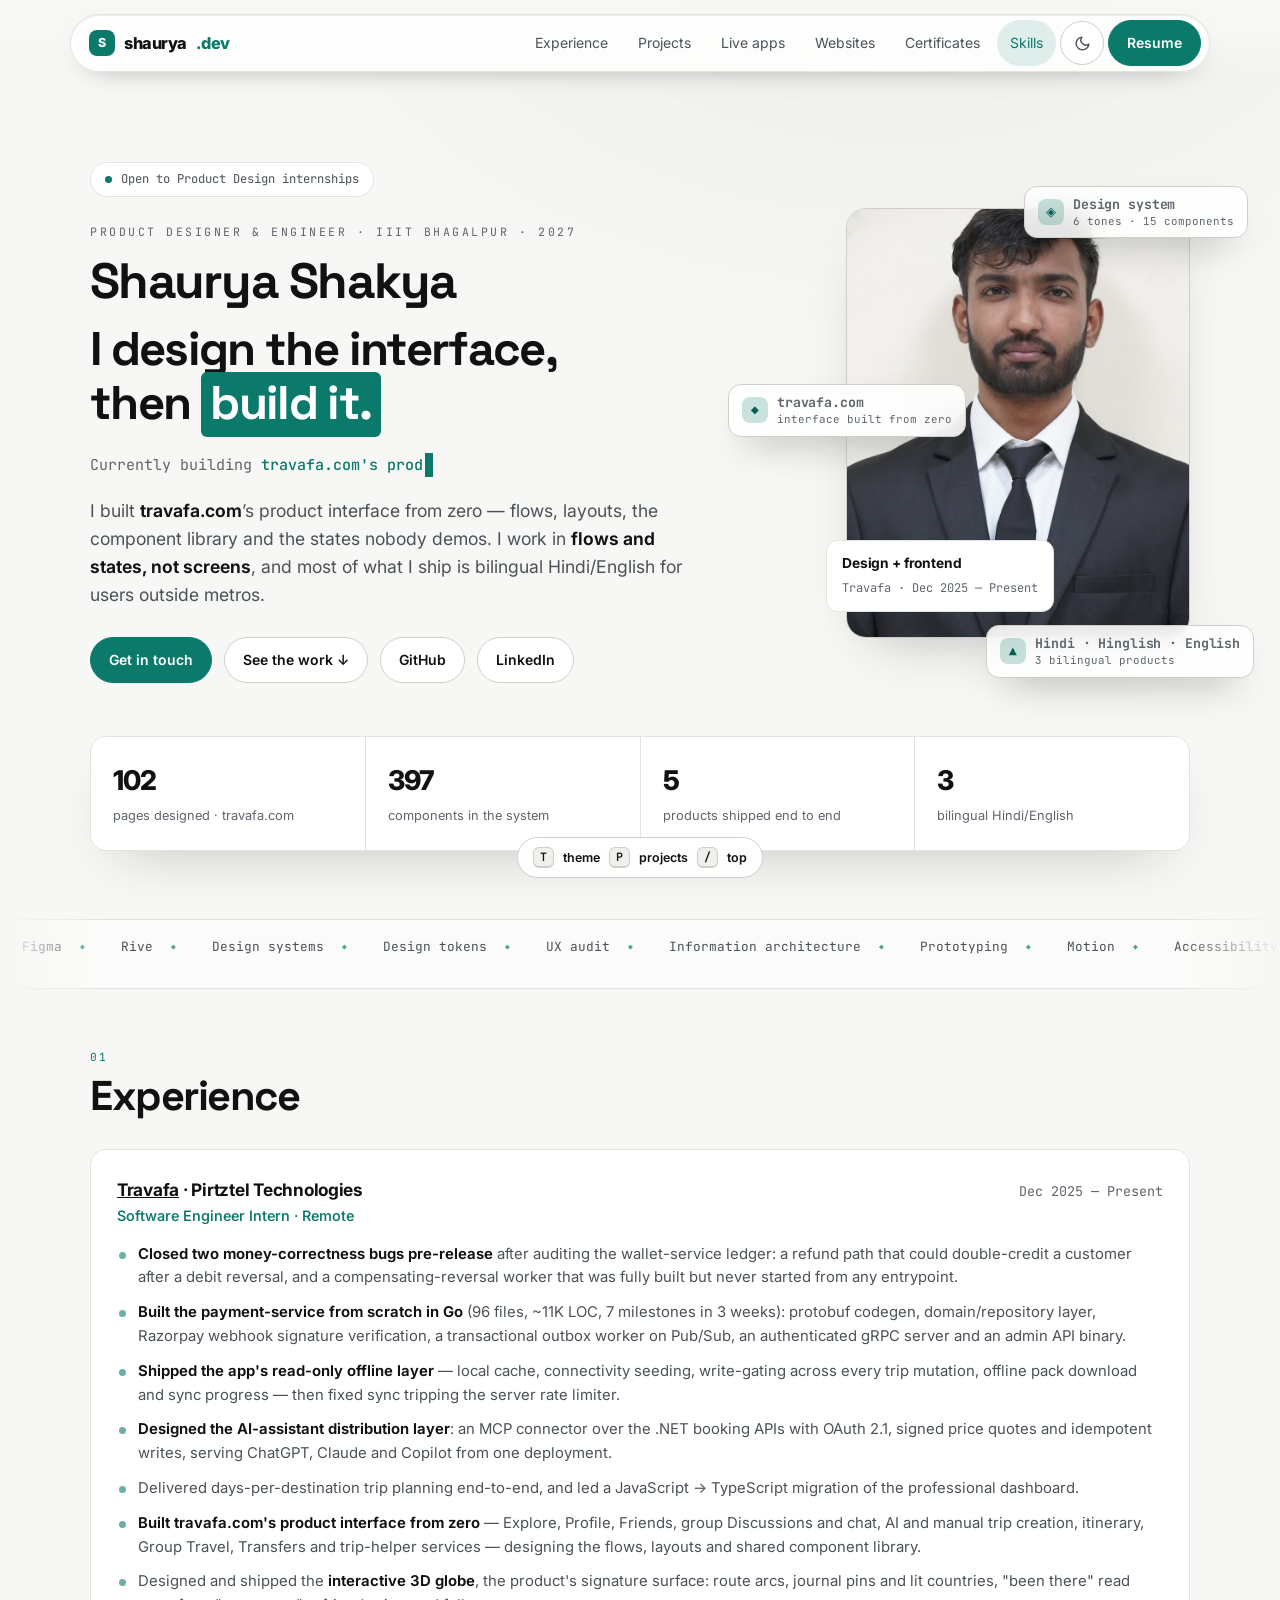
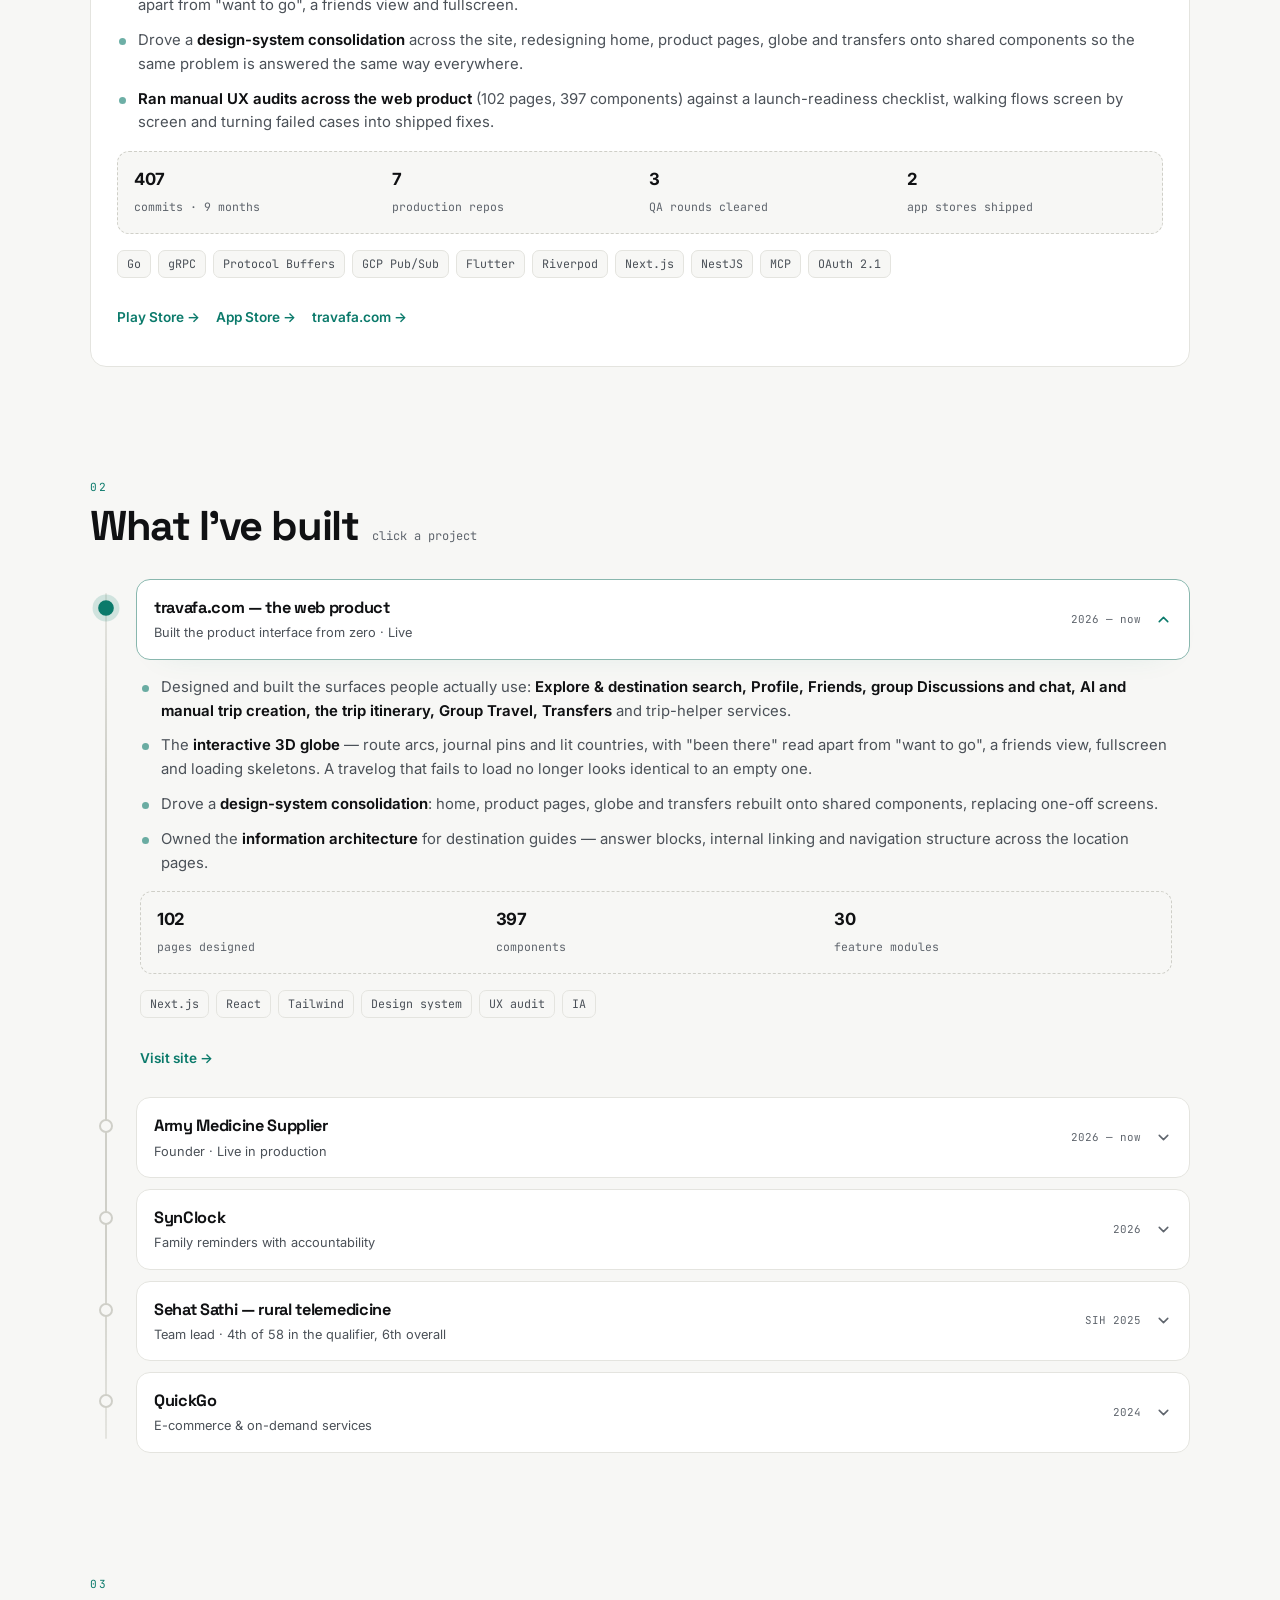
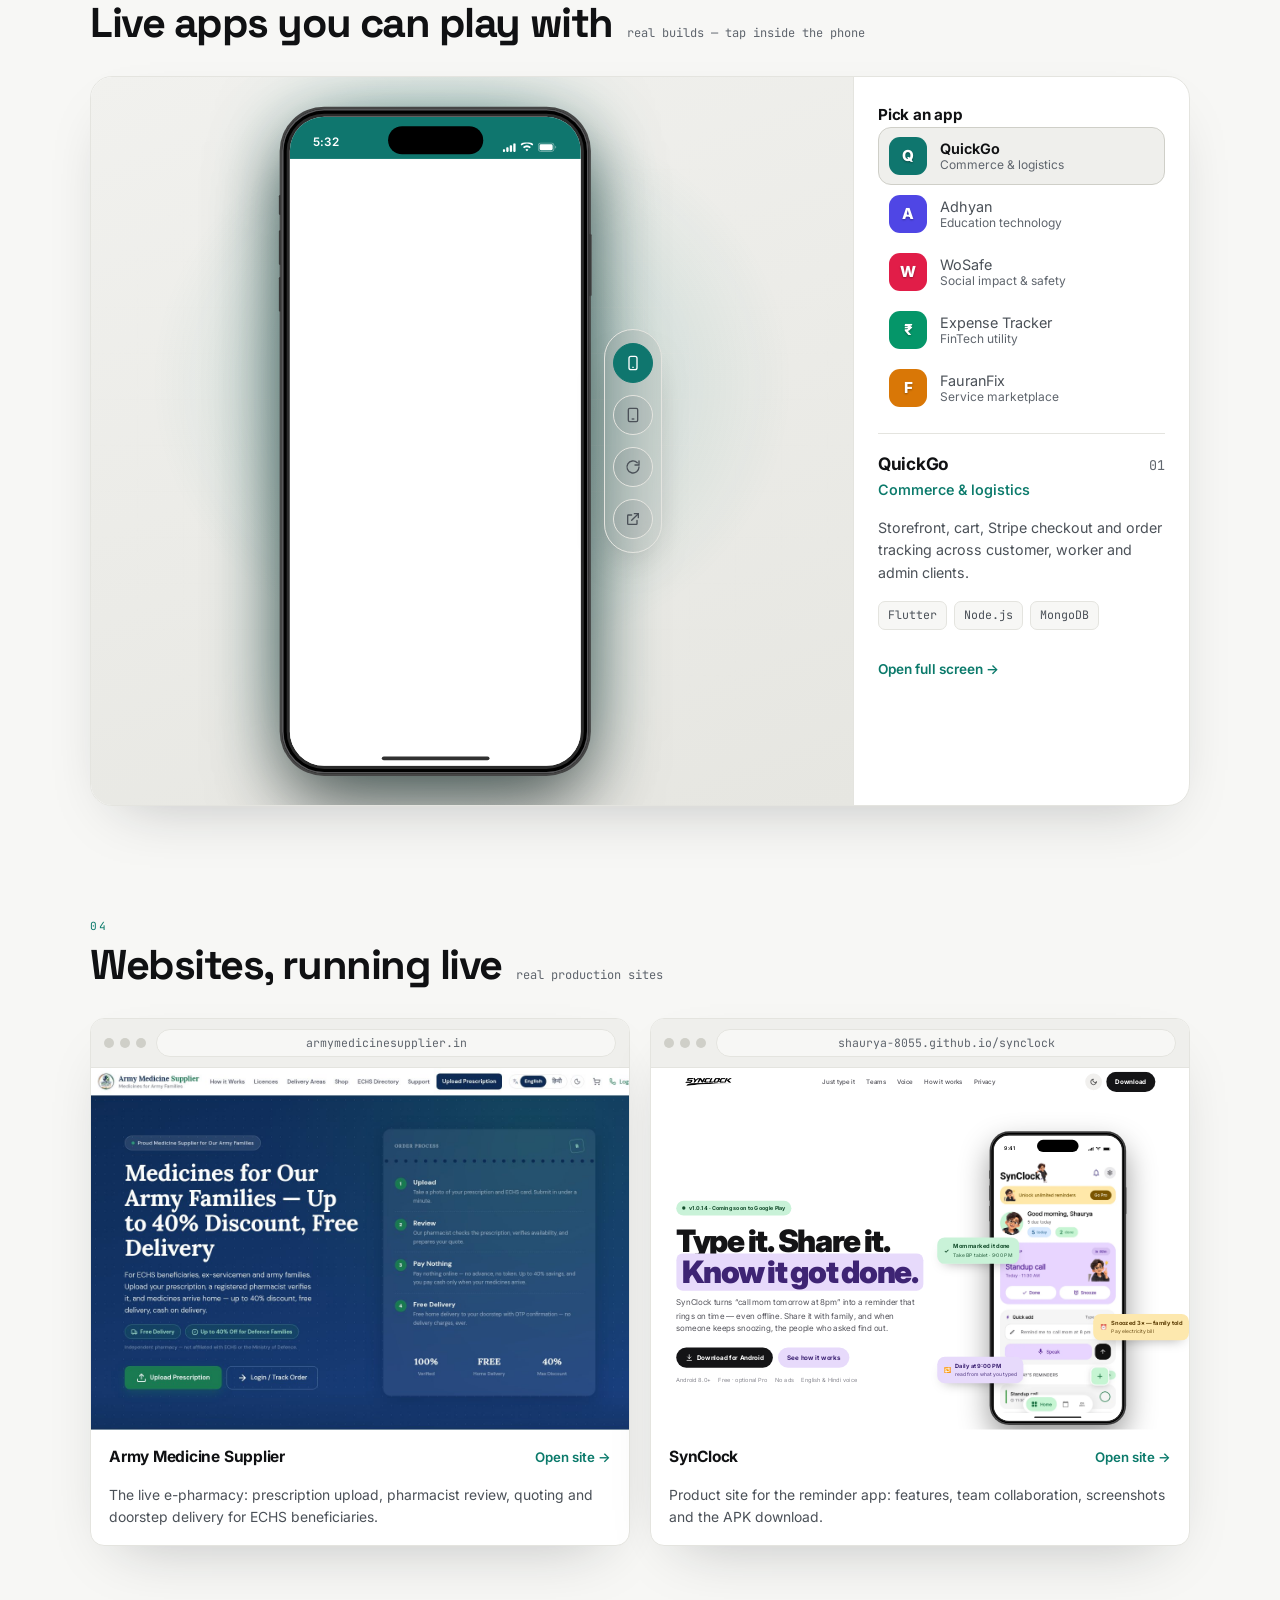
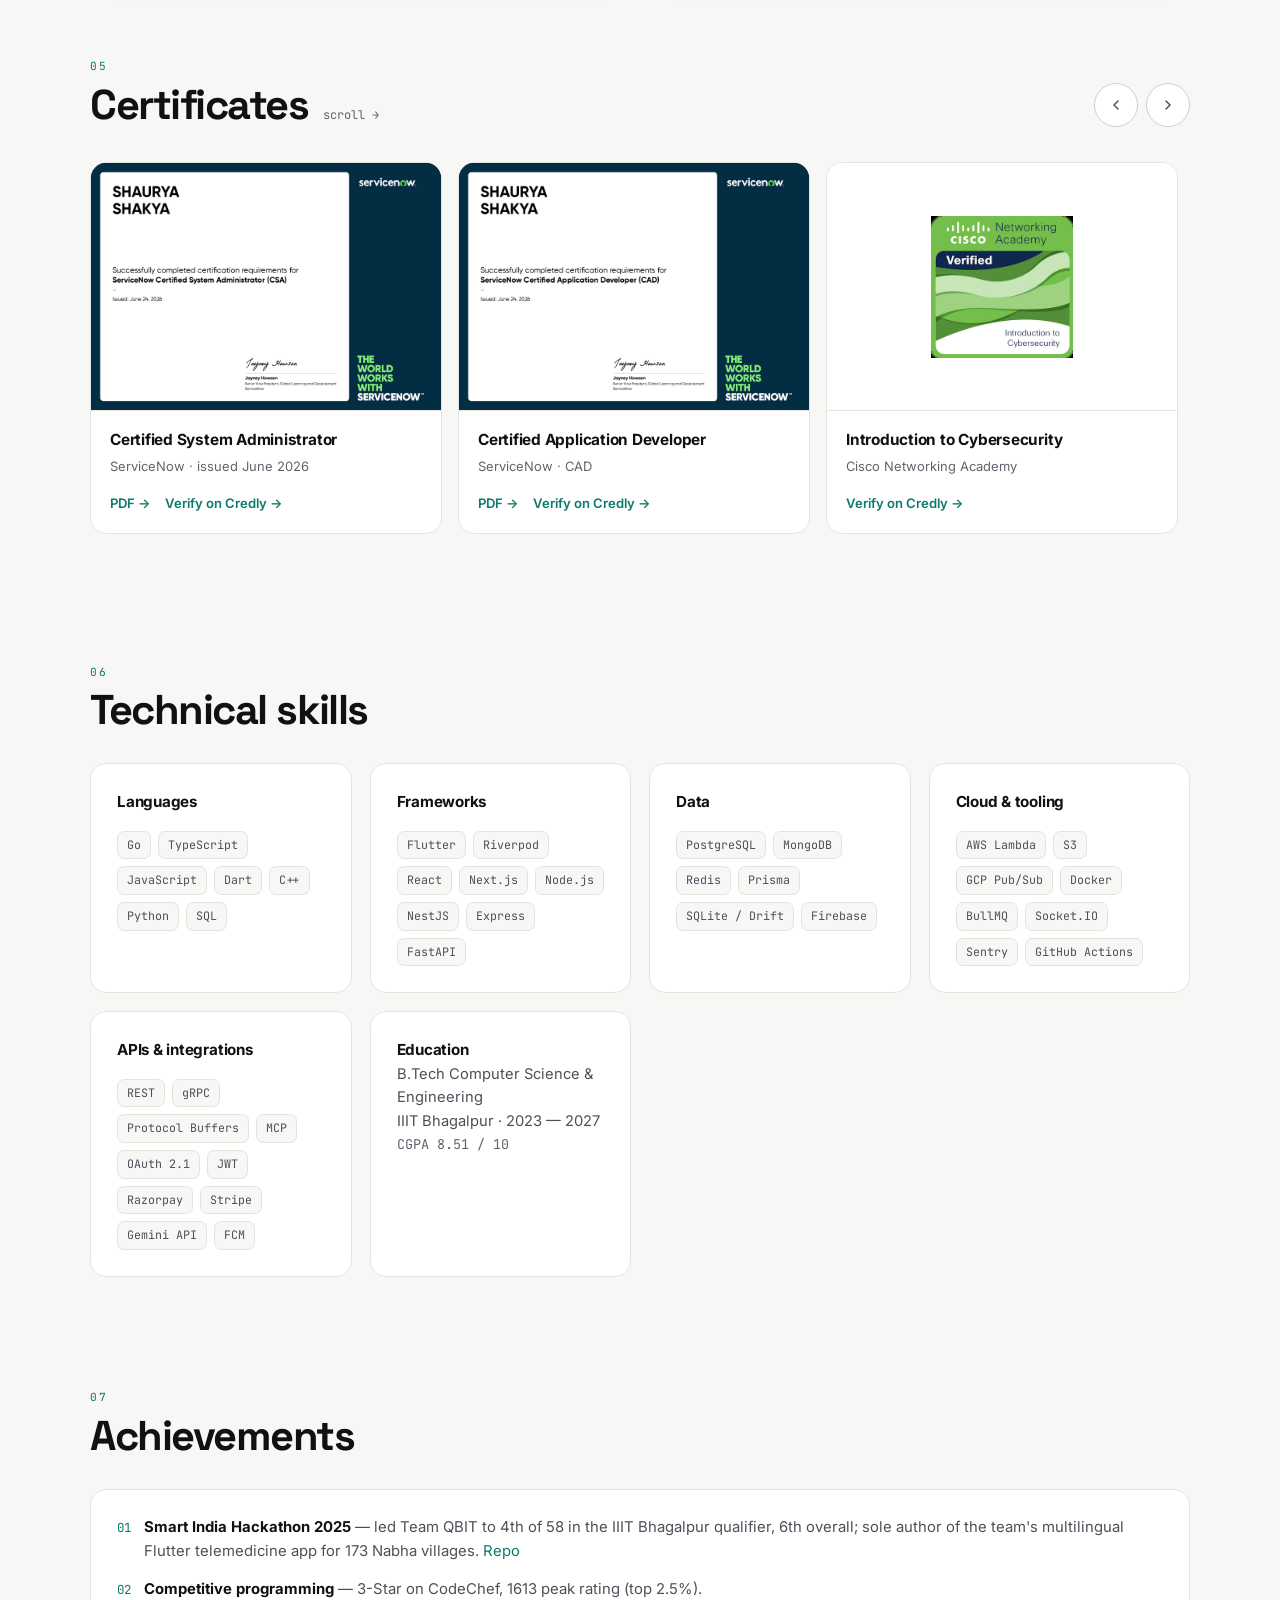
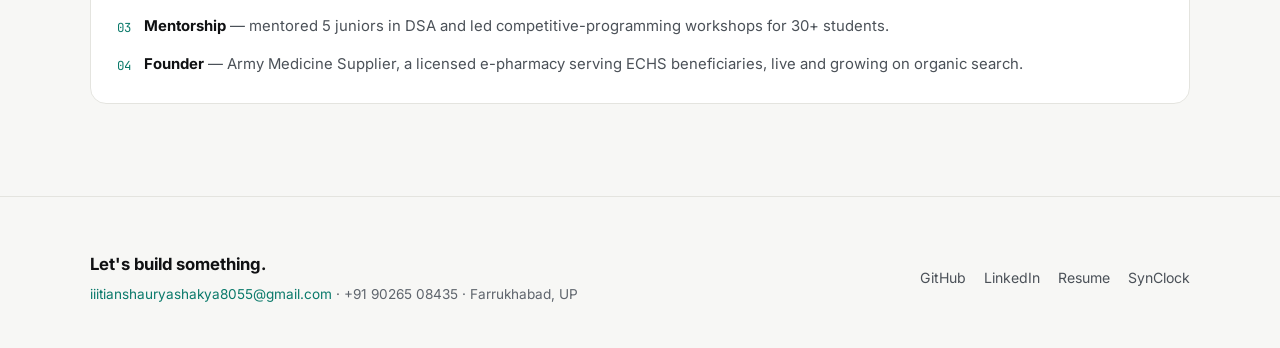
==== index.html @ 2fcc5b14 "Portfolio: UX audit fixes and reposition for design roles Accessibility - --fg-3 failed WCAG AA in b" ====
<!DOCTYPE html>
<html lang="en" data-theme="dark">
<head>
<meta charset="UTF-8">
<meta name="viewport" content="width=device-width, initial-scale=1">
<title>Shaurya Shakya — Product Designer &amp; Engineer</title>
<meta name="description" content="I design and build product interfaces — travafa.com's web product from zero, a Flutter app on both stores, design systems, offline-first flows and bilingual Hindi/English UI. Playable design demos and five live apps you can run in the page.">
<meta name="theme-color" content="#0a0b0d">
<meta property="og:title" content="Shaurya Shakya — Product Designer &amp; Engineer">
<meta property="og:description" content="Product interfaces, design systems and offline-first flows — plus payments and Go services. Playable demos and five live apps, right in the page.">
<meta property="og:type" content="website">
<meta property="og:url" content="https://shaurya-8055.github.io/">
<link rel="icon" href="data:image/svg+xml,<svg xmlns='http://www.w3.org/2000/svg' viewBox='0 0 64 64'><rect width='64' height='64' rx='15' fill='%2312a594'/><text x='32' y='46' font-size='38' font-family='Inter,sans-serif' font-weight='700' fill='%23fff' text-anchor='middle'>S</text></svg>">
<link rel="preconnect" href="https://fonts.googleapis.com">
<link rel="preconnect" href="https://fonts.gstatic.com" crossorigin>
<link href="https://fonts.googleapis.com/css2?family=Inter:wght@400;500;600;700;800&family=Space+Grotesk:wght@500;600;700&family=JetBrains+Mono:wght@400;500&display=swap" rel="stylesheet">
<style>
/* ============ tokens ============ */
:root{
  --radius:16px; --max:1140px;
  --mono:'JetBrains Mono',ui-monospace,SFMono-Regular,Menlo,monospace;
  --display:'Space Grotesk','Inter',system-ui,sans-serif;
  --ps:.78;                        /* phone scale */
  --app:#0F766E;                   /* live-app accent, set by JS */
}
/* One accent, used sparingly. Everything else is neutral ink and paper. */
:root[data-theme="dark"]{
  --bg:#0a0b0d; --bg-2:#101216; --bg-3:#171a20; --line:#20242b; --line-2:#2e333c;
  --fg:#f2f3f5; --fg-2:#a0a6b0; --fg-3:#8b929c;
  --accent:#12a594; --accent-soft:#1d7a70; --on-accent:#04201c; --accent-ink:#5fd8c7;
  --glow:rgba(18,165,148,.22); --shadow:0 30px 70px -30px rgba(0,0,0,.85);
  --stage-1:#0d0f12; --stage-2:#07080a;
}
:root[data-theme="light"]{
  --bg:#f7f7f5; --bg-2:#ffffff; --bg-3:#efefec; --line:#e4e4df; --line-2:#cfcfc8;
  --fg:#101113; --fg-2:#4b5158; --fg-3:#5f656d;
  --accent:#0b7a6b; --accent-soft:#0e9483; --on-accent:#ffffff; --accent-ink:#065f53;
  --glow:rgba(11,122,107,.16); --shadow:0 24px 60px -30px rgba(20,24,28,.28);
  --stage-1:#f1f1ee; --stage-2:#e6e6e1;
}
*{box-sizing:border-box;margin:0;padding:0}
html{scroll-behavior:smooth;-webkit-text-size-adjust:100%}
body{
  background:var(--bg); color:var(--fg);
  font-family:Inter,system-ui,-apple-system,"Segoe UI",sans-serif;
  line-height:1.6; -webkit-font-smoothing:antialiased; overflow-x:hidden;
  transition:background .35s ease, color .35s ease;
}
/* a single, almost-invisible vignette — no colour wash */
body::before{
  content:""; position:fixed; inset:0; pointer-events:none; z-index:0;
  background:radial-gradient(60rem 40rem at 70% -12%, color-mix(in srgb,var(--fg) 5%,transparent), transparent 70%);
}
.wrap{width:100%; max-width:var(--max); margin-inline:auto; padding-inline:20px; position:relative; z-index:1}
a{color:inherit}
:focus-visible{outline:2px solid var(--accent); outline-offset:3px; border-radius:6px}
@media (prefers-reduced-motion:reduce){
  html{scroll-behavior:auto}
  *{animation-duration:.001ms!important; transition-duration:.001ms!important}
}

/* ============ nav ============ */
header{
  position:sticky; top:0; z-index:60;
  padding:14px 0 6px;
  background:linear-gradient(to bottom, color-mix(in srgb,var(--bg) 88%,transparent) 45%, transparent);
}
/* the pill */
header .nav{
  position:relative;
  display:flex; align-items:center; justify-content:space-between;
  height:58px; gap:16px; padding:0 8px 0 18px;
  border-radius:99px;
  border:1px solid var(--line);
  background:color-mix(in srgb,var(--bg-2) 78%,transparent);
  backdrop-filter:blur(18px) saturate(150%); -webkit-backdrop-filter:blur(18px) saturate(150%);
  box-shadow:0 10px 30px -20px rgba(0,0,0,.55), inset 0 1px 0 color-mix(in srgb,var(--fg) 7%,transparent);
  transition:box-shadow .35s ease, border-color .35s ease, background .35s ease, transform .35s ease;
}
header.scrolled .nav{
  border-color:var(--line-2);
  background:color-mix(in srgb,var(--bg-2) 92%,transparent);
  box-shadow:0 18px 44px -24px rgba(0,0,0,.72), inset 0 1px 0 color-mix(in srgb,var(--fg) 9%,transparent);
}
/* scroll progress rides the bottom curve of the pill */
#bar{
  position:absolute; left:14px; bottom:6px; height:2px; width:0;
  max-width:calc(100% - 28px);
  background:linear-gradient(90deg, color-mix(in srgb,var(--accent) 55%,transparent), var(--accent));
  border-radius:99px; transition:width .1s linear; pointer-events:none;
}
.brand{font-weight:800; letter-spacing:-.03em; text-decoration:none; font-size:1.02rem; display:flex; align-items:center; gap:9px}
.brand i{width:26px; height:26px; border-radius:8px; background:var(--accent); display:grid; place-items:center; color:var(--on-accent); font-size:.78rem; font-style:normal; font-weight:800}
.brand span{color:var(--accent)}
.nav-links{display:flex; gap:4px; align-items:center}
.nav-links a.lnk{color:var(--fg-2); text-decoration:none; font-size:.875rem; padding:12px 13px; border-radius:99px; transition:color .2s, background .2s; white-space:nowrap; display:inline-flex; align-items:center; min-height:44px}
.nav-links a.lnk:hover{color:var(--fg); background:var(--bg-3)}
.nav-links a.lnk.on{color:var(--accent); background:color-mix(in srgb,var(--accent) 12%,transparent)}
@media(max-width:900px){.nav-links a.lnk{display:none}}

.btn{
  display:inline-flex; align-items:center; gap:8px; text-decoration:none; cursor:pointer;
  font-size:.875rem; font-weight:600; padding:11px 18px; border-radius:99px; min-height:44px;
  border:1px solid var(--line-2); color:var(--fg); background:var(--bg-2);
  transition:transform .2s, border-color .2s, background .2s, box-shadow .2s;
}
.btn:hover{transform:translateY(-2px); border-color:var(--accent); box-shadow:0 10px 24px -12px var(--glow)}
.btn.primary{background:var(--accent); border-color:var(--accent); color:var(--on-accent)}
.btn.primary:hover{filter:brightness(1.1); box-shadow:0 14px 30px -12px var(--glow)}
.icon-btn{
  width:44px; height:44px; border-radius:99px; display:grid; place-items:center; cursor:pointer;
  border:1px solid var(--line-2); background:var(--bg-2); color:var(--fg-2);
  transition:transform .25s, color .2s, border-color .2s;
}
.icon-btn:hover{color:var(--accent); border-color:var(--accent); transform:rotate(-18deg) scale(1.06)}
@media(max-width:900px){ header{padding:10px 0 4px} header .nav{height:54px; padding:0 8px 0 14px} }
.icon-btn svg{width:17px; height:17px}
:root[data-theme="dark"] .sun{display:block}  :root[data-theme="dark"] .moon{display:none}
:root[data-theme="light"] .sun{display:none}  :root[data-theme="light"] .moon{display:block}

/* ============ hero ============ */
.hero{padding-block:84px 62px}
@media(max-width:700px){ .hero{padding-block:34px 44px} }
.tag{
  display:inline-flex; align-items:center; gap:9px; font-family:var(--mono); font-size:.76rem;
  color:var(--fg-2); border:1px solid var(--line); background:var(--bg-2);
  padding:7px 14px; border-radius:99px; margin-bottom:26px;
}
.pulse{width:7px; height:7px; border-radius:50%; background:var(--accent); box-shadow:0 0 0 0 color-mix(in srgb,var(--accent) 60%,transparent); animation:pulse 2.4s infinite}
@keyframes pulse{70%{box-shadow:0 0 0 9px transparent}100%{box-shadow:0 0 0 0 transparent}}
.hero-grid{display:grid; grid-template-columns:minmax(0,1fr) 344px; gap:56px; align-items:center; margin-bottom:52px}
@media(max-width:900px){.hero-grid{grid-template-columns:1fr; gap:36px}}
.eyebrow{
  font-family:var(--mono); font-size:.72rem; letter-spacing:.22em; text-transform:uppercase;
  color:var(--fg-3); margin-bottom:14px; display:block;
}
@media(max-width:700px){ .eyebrow{letter-spacing:.12em; font-size:.68rem} }
h1{font-family:var(--display); font-size:clamp(2.1rem,5vw,3.1rem); line-height:1;
   letter-spacing:-.035em; font-weight:700; margin-bottom:18px}
/* the statement line — this is what carries the page */
.claim{
  font-family:var(--display); font-weight:700;
  font-size:clamp(1.75rem,4vw,2.95rem); line-height:1.14; letter-spacing:-.035em;
  margin-bottom:22px; max-width:19ch; text-wrap:balance;
}
.claim .hl{
  background:var(--accent); color:var(--on-accent); padding:.02em .2em .09em;
  border-radius:6px; white-space:nowrap;          /* never split a highlighted phrase */
  box-decoration-break:clone; -webkit-box-decoration-break:clone;
}
.typed{font-family:var(--mono); font-size:clamp(.82rem,2vw,.94rem); color:var(--fg-3); margin-bottom:18px; min-height:1.7em}
.typed b{color:var(--accent); font-weight:500}
.caret{display:inline-block; width:8px; background:var(--accent); margin-left:2px; animation:blink 1s steps(1) infinite; color:transparent}
@keyframes blink{50%{opacity:0}}
.lede{font-size:clamp(1rem,2.1vw,1.1rem); color:var(--fg-2); max-width:56ch; margin-bottom:28px}
.lede strong{color:var(--fg); font-weight:650}
.cta{display:flex; flex-wrap:wrap; gap:12px}

/* portrait */
.portrait{position:relative; justify-self:center}
.portrait img{
  width:344px; max-width:78vw; height:auto; aspect-ratio:4/5; object-fit:cover;
  object-position:50% 22%; display:block;
  border-radius:20px; border:1px solid var(--line-2); box-shadow:var(--shadow); filter:saturate(.96);
}
.portrait figcaption{
  position:absolute; left:-20px; bottom:26px; background:var(--bg-2);
  border:1px solid var(--line); border-radius:12px; padding:11px 15px;
  box-shadow:var(--shadow); max-width:82%;
}
@media(max-width:900px){.portrait figcaption{left:12px}}
/* floating fact cards — the portfolio equivalent of SynClock's notification cards */
.float{
  position:absolute; z-index:3; display:flex; align-items:center; gap:9px;
  background:color-mix(in srgb,var(--bg-2) 88%,transparent);
  backdrop-filter:blur(12px); -webkit-backdrop-filter:blur(12px);
  border:1px solid var(--line-2); border-radius:13px; padding:9px 13px;
  box-shadow:0 18px 40px -20px rgba(0,0,0,.55);
  font-size:.78rem; line-height:1.35; white-space:nowrap;
  animation:bob 7s ease-in-out infinite;
}
.float b{display:block; font-size:.83rem; letter-spacing:-.01em}
.float span{color:var(--fg-3); font-family:var(--mono); font-size:.68rem}
.float .ic{width:26px;height:26px;border-radius:8px;display:grid;place-items:center;
           background:color-mix(in srgb,var(--accent) 22%,transparent); color:var(--accent-ink);
           font-size:.8rem; flex-shrink:0}
.f1{top:-22px;   right:-58px; animation-delay:-.8s}
.f2{top:41%;     left:-118px; animation-delay:-3.1s}
.f3{bottom:-40px; right:-64px; animation-delay:-1.9s}
@keyframes bob{0%,100%{transform:translateY(0)}50%{transform:translateY(-7px)}}
@media(max-width:1180px){.float{display:none}}
.portrait figcaption b{display:block; font-size:.86rem; letter-spacing:-.01em}
.portrait figcaption span{font-size:.75rem; color:var(--fg-3); font-family:var(--mono)}
.stats{display:grid; grid-template-columns:repeat(auto-fit,minmax(168px,1fr)); gap:1px; background:var(--line); border:1px solid var(--line); border-radius:var(--radius); overflow:hidden; box-shadow:var(--shadow)}
.stat{background:var(--bg-2); padding:22px; transition:background .25s}
.stat:hover{background:var(--bg-3)}
.stat b{display:block; font-size:1.7rem; letter-spacing:-.03em; font-weight:800}
.stat span{font-size:.8rem; color:var(--fg-3)}

/* ============ marquee ============ */
.marquee{
  overflow:hidden; border-block:1px solid var(--line);
  background:color-mix(in srgb,var(--bg-2) 55%,transparent);
  padding:13px 0; margin:6px 0 4px; position:relative; z-index:1;
  -webkit-mask-image:linear-gradient(90deg,transparent,#000 8%,#000 92%,transparent);
          mask-image:linear-gradient(90deg,transparent,#000 8%,#000 92%,transparent);
}
.marquee .track{display:flex; gap:0; width:max-content; animation:slide 38s linear infinite}
.marquee:hover .track{animation-play-state:paused}
.marquee i{
  font-style:normal; font-family:var(--mono); font-size:.8rem; color:var(--fg-2);
  padding:0 18px; display:inline-flex; align-items:center; gap:18px; white-space:nowrap;
}
.marquee i::after{content:"◆"; color:var(--accent); font-size:.5rem; opacity:.7}
@keyframes slide{from{transform:translateX(0)}to{transform:translateX(-50%)}}

/* ============ sections ============ */
section{padding:56px 0; scroll-margin-top:76px}
.head{display:block; margin-bottom:30px}
.head .num{display:block; font-family:var(--mono); font-size:.7rem; letter-spacing:.22em;
           text-transform:uppercase; color:var(--accent); margin-bottom:7px}
.head h2{display:inline-block; margin-right:14px}
.head .note{font-family:var(--mono); font-size:.75rem; color:var(--fg-3)}
.head .sp{float:right; display:flex; gap:8px}
h2{font-family:var(--display); font-size:clamp(1.7rem,3.6vw,2.6rem); letter-spacing:-.035em; font-weight:700; line-height:1.08}
h3{font-size:1.08rem; letter-spacing:-.015em; font-weight:700}

.card{
  position:relative; background:var(--bg-2); border:1px solid var(--line);
  border-radius:var(--radius); padding:26px; overflow:hidden;
  transition:border-color .25s, transform .25s, box-shadow .25s;
}
.card::before{
  content:""; position:absolute; inset:0; pointer-events:none; opacity:0; transition:opacity .3s;
  background:radial-gradient(20rem 20rem at var(--mx,50%) var(--my,0%), color-mix(in srgb,var(--accent) 13%,transparent), transparent 60%);
}
.card:hover{border-color:var(--line-2); transform:translateY(-3px); box-shadow:var(--shadow)}
.card:hover::before{opacity:1}
.row{display:flex; justify-content:space-between; gap:12px; flex-wrap:wrap; align-items:baseline}
.muted{color:var(--fg-3); font-size:.84rem; font-family:var(--mono)}
.role{color:var(--accent); font-size:.9rem; margin-bottom:16px; font-weight:550}
ul.bullets{list-style:none; display:grid; gap:11px}
ul.bullets li{padding-left:21px; position:relative; color:var(--fg-2); font-size:.93rem}
ul.bullets li::before{content:""; position:absolute; left:2px; top:.6em; width:7px; height:7px; border-radius:50%; background:var(--accent); opacity:.6}
ul.bullets li strong{color:var(--fg); font-weight:650}

.grid{display:grid; gap:18px; grid-template-columns:repeat(auto-fit,minmax(320px,1fr))}
.grid .card{display:flex; flex-direction:column}
.grid .card .links{margin-top:auto; padding-top:18px}   /* footers line up across cards */
.chips{display:flex; flex-wrap:wrap; gap:7px; margin-top:16px}
.chip{font-family:var(--mono); font-size:.73rem; color:var(--fg-2); border:1px solid var(--line); border-radius:7px; padding:4px 9px; background:var(--bg); transition:border-color .2s}
.card:hover .chip{border-color:var(--line-2)}
.links{display:flex; gap:16px; margin-top:18px; flex-wrap:wrap}
.links a{font-size:.85rem; text-decoration:none; color:var(--accent); font-weight:600; display:inline-flex; align-items:center; min-height:44px}
.links a:hover{text-decoration:underline}
.metric{display:grid; grid-template-columns:repeat(auto-fit,minmax(88px,1fr)); gap:10px 18px; margin:16px 0 2px; padding:14px 16px; border:1px dashed var(--line-2); border-radius:12px; background:var(--bg)}
.metric div b{display:block; font-size:1.05rem; letter-spacing:-.02em}
.metric div span{font-size:.72rem; color:var(--fg-3); font-family:var(--mono)}

/* ============ live app lab ============ */
.lab{
  display:grid; grid-template-columns:minmax(0,1fr) 336px; gap:0; align-items:stretch;
  border:1px solid var(--line); border-radius:22px; overflow:hidden; background:var(--bg-2);
  box-shadow:var(--shadow);
}
@media(max-width:940px){.lab{grid-template-columns:1fr}}
.stage{
  position:relative; padding:32px 18px; display:grid; place-items:center;
  background:radial-gradient(60% 55% at 50% 42%, color-mix(in srgb,var(--app) 22%,transparent) 0%, transparent 70%),
             linear-gradient(160deg,var(--stage-1),var(--stage-2));
  transition:background .5s ease;
}
.stage::before{
  content:''; position:absolute; inset:0; pointer-events:none; opacity:.4;
  background-image:linear-gradient(var(--line) 1px,transparent 1px),linear-gradient(90deg,var(--line) 1px,transparent 1px);
  background-size:46px 46px;
  -webkit-mask-image:radial-gradient(72% 62% at 50% 50%,#000 0%,transparent 76%);
          mask-image:radial-gradient(72% 62% at 50% 50%,#000 0%,transparent 76%);
}
.rig{display:flex; align-items:center; gap:16px; position:relative; z-index:2}
.slot{width:calc(393px * var(--ps)); height:calc(852px * var(--ps)); flex-shrink:0}
.scaler{width:393px; height:852px; transform:scale(var(--ps)); transform-origin:top left}
@media(max-width:1200px){:root{--ps:.66}}
@media(max-width:940px){:root{--ps:.74}}
@media(max-width:560px){:root{--ps:.58}}

/* iPhone 15 Pro — the same frame the standalone emulator uses */
.frame{
  width:393px; height:852px; border-radius:54px; background:#2b2b2b; padding:10px;
  position:relative; z-index:10;
  box-shadow:inset 0 0 0 2px #58585a, inset 0 0 0 6px #000, 0 0 0 3px #454545,
             0 40px 90px rgba(0,0,0,.55), 0 0 120px -40px var(--app);
  transition:box-shadow .5s ease, border-radius .4s, background .4s, width .4s, height .4s;
}
.frame::before{ /* Dynamic Island */
  content:''; position:absolute; top:22px; left:50%; transform:translateX(-50%);
  width:122px; height:36px; background:#000; border-radius:20px; z-index:30; pointer-events:none;
}
.key{position:absolute; background:#383838; border-radius:2px 0 0 2px; width:4px; box-shadow:inset -1px 0 1px rgba(255,255,255,.1); z-index:5}
.k-act{top:110px; left:-4px; height:26px}
.k-up{top:155px; left:-4px; height:45px}
.k-dn{top:215px; left:-4px; height:45px}
.k-pw{top:160px; right:-4px; height:80px; border-radius:0 2px 2px 0}

.frame.android{width:384px; height:832px; border-radius:32px; background:#0d0d0d; padding:4px;
  box-shadow:0 0 0 2px #4a4a4a, 0 40px 90px rgba(0,0,0,.55), 0 0 120px -40px var(--app)}
.frame.android::before{width:11px; height:11px; top:14px; border-radius:50%; box-shadow:inset 0 0 0 1px #2a2a2a}
.frame.android .key{display:none}
.frame.android .screen,.frame.android .loader{border-radius:28px}
.frame.android .screen{padding-top:34px; padding-bottom:18px}
.frame.android .sys-top{height:34px; padding:0 18px 6px; font-size:13px}
.frame.android .sys-bot{height:18px}
.frame.android .sys-bot::after{width:110px; height:4px; bottom:6px}

.screen{width:100%; height:100%; overflow:hidden; background:#fff; position:relative; border-radius:44px; padding-top:54px; padding-bottom:22px}
.screen iframe{width:100%; height:100%; border:none; display:block; background:#fff}

/* the app runs in an iframe and cannot read real safe-area insets, so the frame paints them */
.sys-top,.sys-bot{position:absolute; left:0; right:0; z-index:25; pointer-events:none}
.sys-top{
  top:0; height:54px; background:var(--app); color:#fff;
  display:flex; align-items:flex-end; justify-content:space-between;
  padding:0 30px 9px; font-size:15px; font-weight:600; letter-spacing:.2px;
  transition:background .5s ease;
}
.sys-top .ico{display:flex; align-items:center; gap:6px}
.sys-top svg{display:block}
.sys-bot{bottom:0; height:22px; background:#fff}
.sys-bot::after{content:''; position:absolute; bottom:7px; left:50%; transform:translateX(-50%); width:138px; height:5px; background:#0d0d0d; border-radius:3px; opacity:.85}

.loader{position:absolute; inset:0; background:#0b1211; display:grid; place-content:center; justify-items:center; gap:12px; color:#9FB0AD; font-size:13px; z-index:40; transition:opacity .45s; border-radius:44px}
.loader.off{opacity:0; pointer-events:none}
.spin{width:28px; height:28px; border:3px solid rgba(255,255,255,.14); border-top-color:var(--app); border-radius:50%; animation:spin 1s linear infinite}
@keyframes spin{to{transform:rotate(360deg)}}

.tools{display:flex; flex-direction:column; gap:12px; padding:13px 8px; z-index:50;
  background:color-mix(in srgb,var(--fg) 6%,transparent); backdrop-filter:blur(14px); -webkit-backdrop-filter:blur(14px);
  border-radius:30px; border:1px solid var(--line); box-shadow:0 20px 40px -22px rgba(0,0,0,.6)}
.tool{width:40px; height:40px; border-radius:50%; border:1px solid var(--line); cursor:pointer;
  background:color-mix(in srgb,var(--fg) 5%,transparent); color:var(--fg-2);
  display:grid; place-items:center; transition:.18s}
.tool:hover{background:var(--app); border-color:var(--app); color:#fff; transform:scale(1.08)}
.tool:active{transform:scale(.94)}
.tool.on{background:var(--app); border-color:var(--app); color:#fff}
.tool svg{width:16px; height:16px}

.rail{padding:26px 24px; display:flex; flex-direction:column; border-left:1px solid var(--line)}
@media(max-width:940px){.rail{border-left:none; border-top:1px solid var(--line)}}
.rail h4{font-family:var(--mono); font-size:.72rem; color:var(--fg-3); text-transform:uppercase; letter-spacing:.1em; font-weight:500; margin-bottom:10px}
.app-btn{
  display:flex; align-items:center; gap:13px; width:100%; text-align:left; cursor:pointer;
  border:1px solid transparent; background:transparent; border-radius:13px; padding:9px 10px;
  color:var(--fg-2); font-family:inherit; font-size:.9rem; transition:.2s;
}
.app-btn:hover{background:var(--bg-3); color:var(--fg)}
.app-btn.on{background:var(--bg-3); border-color:var(--line-2); color:var(--fg)}
.app-btn .ic{width:38px; height:38px; border-radius:11px; flex-shrink:0; display:grid; place-items:center; color:#fff; font-weight:800; font-size:.95rem; text-shadow:0 1px 2px rgba(0,0,0,.35)}
.app-btn small{display:block; color:var(--fg-3); font-size:.75rem; font-weight:400}
.app-btn.on .nm{font-weight:650}
.rail .about{margin-top:16px; padding-top:16px; border-top:1px solid var(--line)}
.rail .about p.d{color:var(--fg-2); font-size:.89rem}

/* ============ website previews ============ */
.sites{display:grid; gap:20px; grid-template-columns:1fr 1fr}
@media(max-width:860px){.sites{grid-template-columns:1fr}}
.browser{
  border:1px solid var(--line); border-radius:14px; overflow:hidden; background:var(--bg-2);
  box-shadow:var(--shadow); transition:transform .25s, border-color .25s;
}
.browser:hover{transform:translateY(-3px); border-color:var(--line-2)}
.browser .bar{display:flex; align-items:center; gap:10px; padding:10px 13px; background:var(--bg-3); border-bottom:1px solid var(--line)}
.dots{display:flex; gap:6px; flex-shrink:0}
.dots i{width:10px; height:10px; border-radius:50%; background:var(--line-2); display:block}
.url{
  flex:1; min-width:0; font-family:var(--mono); font-size:.72rem; color:var(--fg-3);
  background:var(--bg); border:1px solid var(--line); border-radius:99px; padding:4px 12px;
  text-align:center; overflow:hidden; text-overflow:ellipsis; white-space:nowrap;
}
.view{position:relative; aspect-ratio:1280/860; overflow:hidden; background:#fff}
.view iframe{
  width:1280px; height:860px; border:0; position:absolute; top:0; left:0;
  transform:scale(var(--bs,.4)); transform-origin:top left;
}
.view .veil{position:absolute; inset:0; cursor:pointer; display:grid; place-items:center}  /* the preview scrolls the page, not the frame */
.view.shot img{width:100%; height:100%; object-fit:cover; object-position:top center; display:block}
.view.shot .veil span{
  opacity:0; transform:translateY(6px); transition:.25s; font-size:.85rem; font-weight:600; color:#fff;
  background:color-mix(in srgb,var(--accent) 92%,#000); padding:9px 18px; border-radius:99px;
  box-shadow:0 14px 34px -12px rgba(0,0,0,.6);
}
.view.shot:hover .veil{background:rgba(6,10,12,.45)}
.view.shot:hover .veil span{opacity:1; transform:none}
.view .boot{position:absolute; inset:0; display:grid; place-items:center; background:var(--bg-3); color:var(--fg-3); font-size:.8rem; transition:opacity .4s}
.view .boot.off{opacity:0; pointer-events:none}
.browser .meta{display:flex; justify-content:space-between; align-items:baseline; gap:12px; padding:15px 18px 17px; flex-wrap:wrap}
.browser .meta b{font-size:.97rem; letter-spacing:-.015em}
.browser .meta p{width:100%; color:var(--fg-2); font-size:.87rem; margin-top:2px}
.browser .meta a{font-size:.83rem; color:var(--accent); text-decoration:none; font-weight:600; white-space:nowrap}
.browser .meta a:hover{text-decoration:underline}

/* ============ certificates slider ============ */
.slider{position:relative}
.track{
  display:flex; gap:16px; overflow-x:auto; scroll-snap-type:x mandatory;
  padding:4px 4px 18px; scroll-behavior:smooth; scrollbar-width:thin;
  scrollbar-color:var(--line-2) transparent;
}
.track::-webkit-scrollbar{height:8px}
.track::-webkit-scrollbar-thumb{background:var(--line-2); border-radius:99px}
.track::-webkit-scrollbar-track{background:transparent}
.slide{
  scroll-snap-align:start; flex:0 0 352px; display:flex; flex-direction:column;
  background:var(--bg-2); border:1px solid var(--line); border-radius:var(--radius);
  overflow:hidden; transition:transform .25s, border-color .25s, box-shadow .25s;
}
@media(max-width:480px){.slide{flex:0 0 86vw}}
.slide:hover{transform:translateY(-4px); border-color:var(--line-2); box-shadow:var(--shadow)}
.slide .art{
  aspect-ratio:1.41/1; display:grid; place-items:center; overflow:hidden;
  background:#0b2739; border-bottom:1px solid var(--line);
}
.slide .art img.doc{width:100%; height:100%; object-fit:cover; object-position:top center; display:block}
.slide .art img.badge{width:142px; height:142px; object-fit:contain}
.slide .art.plain{background:#fff}
.slide .art.tile{background:var(--bg-3); color:var(--accent); font-size:3.2rem; border-bottom:1px solid var(--line)}
.slide .body{padding:17px 19px 19px; display:flex; flex-direction:column; gap:3px; flex:1}
.slide .body b{font-size:.96rem; letter-spacing:-.015em}
.slide .body span{font-size:.81rem; color:var(--fg-3)}
.slide .body .go{margin-top:auto; padding-top:13px; display:flex; gap:14px; flex-wrap:wrap}
.slide .body .go a{font-size:.82rem; color:var(--accent); text-decoration:none; font-weight:600}
.slide .body .go a:hover{text-decoration:underline}

/* lightbox */
.lb{position:fixed; inset:0; z-index:200; background:rgba(4,6,12,.86); backdrop-filter:blur(6px);
  display:none; place-items:center; padding:24px}
.lb.on{display:grid}
.lb img{max-width:min(1000px,94vw); max-height:88vh; border-radius:12px; box-shadow:0 40px 90px rgba(0,0,0,.6)}
.lb .x{position:absolute; top:18px; right:20px; width:44px; height:44px; border-radius:99px; cursor:pointer;
  border:1px solid rgba(255,255,255,.25); background:rgba(255,255,255,.1); color:#fff; font-size:1.2rem; display:grid; place-items:center}
.nav-btn{min-width:44px; min-height:44px; 
  width:36px; height:36px; border-radius:99px; display:grid; place-items:center; cursor:pointer;
  border:1px solid var(--line-2); background:var(--bg-2); color:var(--fg-2); transition:.2s;
}
.nav-btn:hover{color:var(--on-accent); background:var(--accent); border-color:var(--accent)}
.nav-btn svg{width:16px; height:16px}

/* ============ skills / achievements / footer ============ */
.skill-grid{display:grid; gap:18px; grid-template-columns:repeat(auto-fit,minmax(250px,1fr))}
.skill-grid h4{font-size:.74rem; font-family:var(--mono); color:var(--fg-3); text-transform:uppercase; letter-spacing:.1em; margin-bottom:12px; font-weight:500}
.ach{display:grid; gap:14px}
.ach li{list-style:none; display:flex; gap:13px; align-items:flex-start; color:var(--fg-2); font-size:.93rem}
.ach b{color:var(--fg)}
.ach a{color:var(--accent); text-decoration:none}
.ach a:hover{text-decoration:underline}
.ach .mark{color:var(--accent); font-family:var(--mono); font-size:.78rem; padding-top:.2em}
footer{border-top:1px solid var(--line); padding:54px 0 42px; margin-top:36px; position:relative; z-index:1}
.foot{display:flex; justify-content:space-between; gap:22px; flex-wrap:wrap; align-items:center}
.foot p{color:var(--fg-3); font-size:.85rem}
.foot nav{display:flex; gap:18px; flex-wrap:wrap}
.foot nav a{color:var(--fg-2); text-decoration:none; font-size:.88rem}
.foot nav a:hover{color:var(--accent)}

/* ============ reveal ============ */


/* ============ project timeline ============ */
.tl{position:relative; margin-top:26px; padding-left:46px}
.tl::before{
  content:""; position:absolute; left:15px; top:14px; bottom:14px; width:2px; border-radius:2px;
  background:linear-gradient(180deg, var(--line) 0%, var(--line-2) 22%, var(--line-2) 78%, var(--line) 100%);
}
.tl-item{position:relative; margin-bottom:11px}
.tl-dot{
  position:absolute; left:-37px; top:22px; width:14px; height:14px; border-radius:99px; z-index:2;
  background:var(--bg); border:2px solid var(--line-2);
  transition:background .3s, border-color .3s, box-shadow .3s, transform .3s;
}
.tl-item.open .tl-dot{background:var(--accent); border-color:var(--accent); box-shadow:0 0 0 5px var(--glow); transform:scale(1.12)}
.tl-head{
  width:100%; display:flex; align-items:center; gap:14px; cursor:pointer; text-align:left;
  background:var(--bg-2); border:1px solid var(--line); border-radius:14px; padding:15px 17px;
  color:var(--fg); font:inherit;
  transition:border-color .25s, background .25s, box-shadow .25s, transform .25s;
}
.tl-head:hover{border-color:var(--line-2); transform:translateX(3px)}
.tl-item.open .tl-head{
  border-color:color-mix(in srgb,var(--accent) 42%,var(--line));
  box-shadow:0 14px 34px -26px var(--glow);
}
.tl-t{display:flex; flex-direction:column; gap:2px; flex:1; min-width:0}
.tl-title{font-family:var(--display); font-weight:700; font-size:1.02rem; letter-spacing:-.02em}
.tl-role{font-size:.8rem; color:var(--fg-2)}
.tl-when{font-family:var(--mono); font-size:.68rem; color:var(--fg-3); white-space:nowrap}
.tl-chev{width:17px; height:17px; color:var(--fg-3); flex:none; transition:transform .35s cubic-bezier(.4,0,.2,1), color .25s}
.tl-item.open .tl-chev{transform:rotate(180deg); color:var(--accent)}
.tl-body{max-height:0; overflow:hidden; transition:max-height .5s cubic-bezier(.4,0,.2,1)}
.tl-inner{padding:16px 18px 6px 4px}
.tl-inner .bullets{margin:0}
@media(max-width:600px){
  .tl{padding-left:30px}
  .tl::before{left:7px}
  .tl-dot{left:-30px; width:12px; height:12px}
    .tl-when{display:none}
}

/* ============ global interaction polish ============ */
.card, .demo{position:relative}
.card::after, .demo::after{
  content:""; position:absolute; inset:0; border-radius:inherit; pointer-events:none;
  opacity:0; transition:opacity .35s ease;
  background:radial-gradient(22rem 22rem at var(--mx,50%) var(--my,50%), var(--glow), transparent 62%);
}
.card:hover::after, .demo:hover::after{opacity:1}
.btn, .icon-btn, .act, .tone, .swap button{will-change:transform}
.magnetic{transition:transform .18s cubic-bezier(.33,1,.68,1)}
/* keyboard hint pill */
.kbd-hint{
  position:fixed; left:50%; bottom:22px; transform:translateX(-50%) translateY(140%);
  display:flex; align-items:center; gap:9px; z-index:70;
  background:color-mix(in srgb,var(--bg-2) 92%,transparent); border:1px solid var(--line-2);
  border-radius:99px; padding:9px 15px; box-shadow:0 18px 40px -22px rgba(0,0,0,.7);
  backdrop-filter:blur(14px); -webkit-backdrop-filter:blur(14px);
  font-size:.78rem; color:var(--fg-2); transition:transform .45s cubic-bezier(.34,1.3,.64,1), opacity .35s; opacity:0;
}
.kbd-hint.show{transform:translateX(-50%); opacity:1}
.kbd-hint kbd{
  font:600 .72rem/1 var(--mono); background:var(--bg-3); border:1px solid var(--line-2);
  border-bottom-width:2px; border-radius:6px; padding:3px 6px; color:var(--fg);
}
.kbd-hint b{color:var(--fg); font-weight:600}
.h4{font-size:.95rem !important; font-weight:700 !important}
.reveal{opacity:0; transform:translateY(16px); transition:opacity .65s ease, transform .65s ease}
.reveal.in{opacity:1; transform:none}
</style>
</head>
<body>

<header>
  <div class="wrap nav">
    <a class="brand" href="#top"><i>S</i>shaurya<span>.dev</span></a>
    <nav class="nav-links">
      <a class="lnk" href="#experience">Experience</a>
      <a class="lnk" href="#projects">Projects</a>
      <a class="lnk" href="#apps">Live apps</a>
      <a class="lnk" href="#sites">Websites</a>
      <a class="lnk" href="#certificates">Certificates</a>
      <a class="lnk" href="#skills">Skills</a>
      <button class="icon-btn" id="theme" aria-label="Toggle colour theme" title="Toggle theme">
        <svg class="sun" viewBox="0 0 24 24" fill="none" stroke="currentColor" stroke-width="2" stroke-linecap="round"><circle cx="12" cy="12" r="4"/><path d="M12 2v2M12 20v2M4.9 4.9l1.4 1.4M17.7 17.7l1.4 1.4M2 12h2M20 12h2M4.9 19.1l1.4-1.4M17.7 6.3l1.4-1.4"/></svg>
        <svg class="moon" viewBox="0 0 24 24" fill="none" stroke="currentColor" stroke-width="2" stroke-linecap="round" stroke-linejoin="round"><path d="M21 12.8A9 9 0 1 1 11.2 3a7 7 0 0 0 9.8 9.8z"/></svg>
      </button>
      <a class="btn primary" href="https://drive.google.com/file/d/1AfOTH5OsW7kgqP7TEAhF5GTGTvBErhaZ/view?usp=sharing" target="_blank" rel="noopener">Resume</a>
    </nav>
    <div id="bar"></div>
  </div>
</header>

<main id="top">

<section class="hero wrap">
  <div class="hero-grid">
    <div>
      <span class="tag"><span class="pulse"></span> Open to Product Design internships</span>
      <span class="eyebrow">Product Designer &amp; Engineer &middot; IIIT Bhagalpur &middot; 2027</span>
      <h1>Shaurya Shakya</h1>
      <p class="claim">I design the interface, then <span class="hl">build it.</span></p>
      <p class="typed">Currently building <b><span id="tw"></span></b><span class="caret" aria-hidden="true">.</span></p>
      <p class="lede">I built <strong>travafa.com</strong>&rsquo;s product interface from zero &mdash; flows, layouts, the component library and the states nobody demos. I work in <strong>flows and states, not screens</strong>, and most of what I ship is bilingual Hindi/English for users outside metros.</p>
      <div class="cta">
        <a class="btn primary" href="mailto:iiitianshauryashakya8055@gmail.com">Get in touch</a>
        <a class="btn" href="#projects">See the work ↓</a>
        <a class="btn" href="https://github.com/shaurya-8055" target="_blank" rel="noopener">GitHub</a>
        <a class="btn" href="https://www.linkedin.com/in/shaurya-shakya8055" target="_blank" rel="noopener">LinkedIn</a>
      </div>
    </div>
    <figure class="portrait">
      <img src="img/shaurya.jpg" alt="Shaurya Shakya" width="800" height="1000" fetchpriority="high">
      <figcaption><b>Design + frontend</b><span>Travafa · Dec 2025 — Present</span></figcaption>

      <div class="float f1"><span class="ic">◈</span><span><b>Design system</b><span>6 tones · 15 components</span></span></div>
      <div class="float f2"><span class="ic">◆</span><span><b>travafa.com</b><span>interface built from zero</span></span></div>
      <div class="float f3"><span class="ic">▲</span><span><b>Hindi · Hinglish · English</b><span>3 bilingual products</span></span></div>
    </figure>
  </div>
  <div class="stats">
    <div class="stat"><b class="cnt" data-to="102">0</b><span>pages designed · travafa.com</span></div>
    <div class="stat"><b class="cnt" data-to="397">0</b><span>components in the system</span></div>
    <div class="stat"><b class="cnt" data-to="5">0</b><span>products shipped end to end</span></div>
    <div class="stat"><b class="cnt" data-to="3">0</b><span>bilingual Hindi/English</span></div>
  </div>
</section>


<div class="marquee" aria-hidden="true">
  <div class="track"><i>Figma</i><i>Rive</i><i>Design systems</i><i>Design tokens</i><i>UX audit</i><i>Information architecture</i><i>Prototyping</i><i>Motion</i><i>Accessibility</i><i>Bilingual UI</i><i>Offline-first</i><i>Flutter</i><i>Next.js</i><i>React</i><i>Tailwind</i><i>TypeScript</i><i>Figma</i><i>Rive</i><i>Design systems</i><i>Design tokens</i><i>UX audit</i><i>Information architecture</i><i>Prototyping</i><i>Motion</i><i>Accessibility</i><i>Bilingual UI</i><i>Offline-first</i><i>Flutter</i><i>Next.js</i><i>React</i><i>Tailwind</i><i>TypeScript</i></div>
</div>

<section id="experience" class="wrap reveal">
  <div class="head"><span class="num">01</span><h2>Experience</h2></div>
  <article class="card tilt">
    <div class="row">
      <h3><a href="https://travafa.com" target="_blank" rel="noopener">Travafa</a> · Pirtztel Technologies</h3>
      <span class="muted">Dec 2025 — Present</span>
    </div>
    <p class="role">Software Engineer Intern · Remote</p>
    <ul class="bullets">
      <li><strong>Closed two money-correctness bugs pre-release</strong> after auditing the wallet-service ledger: a refund path that could double-credit a customer after a debit reversal, and a compensating-reversal worker that was fully built but never started from any entrypoint.</li>
      <li><strong>Built the payment-service from scratch in Go</strong> (96 files, ~11K LOC, 7 milestones in 3 weeks): protobuf codegen, domain/repository layer, Razorpay webhook signature verification, a transactional outbox worker on Pub/Sub, an authenticated gRPC server and an admin API binary.</li>
      <li><strong>Shipped the app's read-only offline layer</strong> — local cache, connectivity seeding, write-gating across every trip mutation, offline pack download and sync progress — then fixed sync tripping the server rate limiter.</li>
      <li><strong>Designed the AI-assistant distribution layer</strong>: an MCP connector over the .NET booking APIs with OAuth 2.1, signed price quotes and idempotent writes, serving ChatGPT, Claude and Copilot from one deployment.</li>
      <li>Delivered days-per-destination trip planning end-to-end, and led a JavaScript → TypeScript migration of the professional dashboard.</li>
      <li><strong>Built travafa.com's product interface from zero</strong> — Explore, Profile, Friends, group Discussions and chat, AI and manual trip creation, itinerary, Group Travel, Transfers and trip-helper services — designing the flows, layouts and shared component library.</li>
      <li>Designed and shipped the <strong>interactive 3D globe</strong>, the product's signature surface: route arcs, journal pins and lit countries, "been there" read apart from "want to go", a friends view and fullscreen.</li>
      <li>Drove a <strong>design-system consolidation</strong> across the site, redesigning home, product pages, globe and transfers onto shared components so the same problem is answered the same way everywhere.</li>
      <li><strong>Ran manual UX audits across the web product</strong> (102 pages, 397 components) against a launch-readiness checklist, walking flows screen by screen and turning failed cases into shipped fixes.</li>
    </ul>
    <div class="metric">
      <div><b>407</b><span>commits · 9 months</span></div>
      <div><b>7</b><span>production repos</span></div>
      <div><b>3</b><span>QA rounds cleared</span></div>
      <div><b>2</b><span>app stores shipped</span></div>
    </div>
    <div class="chips"><span class="chip">Go</span><span class="chip">gRPC</span><span class="chip">Protocol Buffers</span><span class="chip">GCP Pub/Sub</span><span class="chip">Flutter</span><span class="chip">Riverpod</span><span class="chip">Next.js</span><span class="chip">NestJS</span><span class="chip">MCP</span><span class="chip">OAuth 2.1</span></div>
    <div class="links">
      <a href="https://play.google.com/store/apps/details?id=com.letztrip.app" target="_blank" rel="noopener">Play Store →</a>
      <a href="https://apps.apple.com/us/app/travafa/id6670797525" target="_blank" rel="noopener">App Store →</a>
      <a href="https://travafa.com" target="_blank" rel="noopener">travafa.com →</a>
    </div>
  </article>
</section>

<section id="projects" class="wrap reveal">
  <div class="head"><span class="num">02</span><h2>What I've built</h2><span class="note">click a project</span></div>
  <div class="tl">
    <div class="tl-item open">
      <span class="tl-dot" aria-hidden="true"></span>
      <button class="tl-head" aria-expanded="true">
        <span class="tl-t">
          <span class="tl-title">travafa.com — the web product</span>
          <span class="tl-role">Built the product interface from zero · Live</span>
        </span>
        <span class="tl-when">2026 — now</span>
        <svg class="tl-chev" viewBox="0 0 24 24" fill="none" stroke="currentColor" stroke-width="2.2" stroke-linecap="round" stroke-linejoin="round"><path d="m6 9 6 6 6-6"/></svg>
      </button>
      <div class="tl-body"><div class="tl-inner">
        <ul class="bullets">
        <li>Designed and built the surfaces people actually use: <strong>Explore &amp; destination search, Profile, Friends, group Discussions and chat, AI and manual trip creation, the trip itinerary, Group Travel, Transfers</strong> and trip-helper services.</li>
        <li>The <strong>interactive 3D globe</strong> — route arcs, journal pins and lit countries, with "been there" read apart from "want to go", a friends view, fullscreen and loading skeletons. A travelog that fails to load no longer looks identical to an empty one.</li>
        <li>Drove a <strong>design-system consolidation</strong>: home, product pages, globe and transfers rebuilt onto shared components, replacing one-off screens.</li>
        <li>Owned the <strong>information architecture</strong> for destination guides — answer blocks, internal linking and navigation structure across the location pages.</li>
      </ul>
        <div class="metric">
        <div><b>102</b><span>pages designed</span></div>
        <div><b>397</b><span>components</span></div>
        <div><b>30</b><span>feature modules</span></div>
      </div>
        <div class="chips"><span class="chip">Next.js</span><span class="chip">React</span><span class="chip">Tailwind</span><span class="chip">Design system</span><span class="chip">UX audit</span><span class="chip">IA</span></div>
        <div class="links">
        <a href="https://travafa.com" target="_blank" rel="noopener">Visit site →</a>
      </div>
      </div></div>
    </div>
    <div class="tl-item">
      <span class="tl-dot" aria-hidden="true"></span>
      <button class="tl-head" aria-expanded="false">
        <span class="tl-t">
          <span class="tl-title">Army Medicine Supplier</span>
          <span class="tl-role">Founder · Live in production</span>
        </span>
        <span class="tl-when">2026 — now</span>
        <svg class="tl-chev" viewBox="0 0 24 24" fill="none" stroke="currentColor" stroke-width="2.2" stroke-linecap="round" stroke-linejoin="round"><path d="m6 9 6 6 6-6"/></svg>
      </button>
      <div class="tl-body"><div class="tl-inner">
        <ul class="bullets">
        <li>A customer photographs a prescription and ECHS card, a pharmacist verifies it and prices a quote, and medicines reach the door — cash on delivery or Razorpay, live tracking, in-app chat, bilingual English/Hindi.</li>
        <li>The prescription-to-doorstep flow is a <strong>pure, unit-tested 15-state machine</strong> where illegal transitions throw, with idempotency keys on every payment path and an audit row behind every status change.</li>
        <li>Built and run both apps solo: 26 NestJS modules, 159 endpoints, 35 Prisma models, 5 JWT-secured roles, and CI typechecking, testing and building both apps on every push.</li>
      </ul>
        <div class="metric">
        <div><b>76K</b><span>impressions / 3 months</span></div>
        <div><b>980</b><span>organic clicks</span></div>
        <div><b>7.4</b><span>avg. search position</span></div>
      </div>
        <div class="chips"><span class="chip">Next.js</span><span class="chip">NestJS</span><span class="chip">PostgreSQL</span><span class="chip">Prisma</span><span class="chip">Redis</span><span class="chip">BullMQ</span><span class="chip">Razorpay</span><span class="chip">AWS</span></div>
        <div class="links">
        <a href="https://armymedicinesupplier.in" target="_blank" rel="noopener">Visit site →</a>
        <a href="https://github.com/shaurya-8055/army-medicine-supplier" target="_blank" rel="noopener">GitHub →</a>
      </div>
      </div></div>
    </div>
    <div class="tl-item">
      <span class="tl-dot" aria-hidden="true"></span>
      <button class="tl-head" aria-expanded="false">
        <span class="tl-t">
          <span class="tl-title">SynClock</span>
          <span class="tl-role">Family reminders with accountability</span>
        </span>
        <span class="tl-when">2026</span>
        <svg class="tl-chev" viewBox="0 0 24 24" fill="none" stroke="currentColor" stroke-width="2.2" stroke-linecap="round" stroke-linejoin="round"><path d="m6 9 6 6 6-6"/></svg>
      </button>
      <div class="tl-body"><div class="tl-inner">
        <ul class="bullets">
        <li>Android reminder app where a typed or spoken line becomes an exact alarm: an on-device parser handles everyday phrasing and repeats in microseconds, with Gemini as a rate-limited, cached fallback.</li>
        <li>Offline-first Flutter client (Riverpod, Hive) with AlarmManager exact alarms, notification actions handled in a background isolate, a live home-screen widget and read-aloud reminders in Hindi and English.</li>
        <li>Family and work teams with owner-set notification rules, snooze escalation and nudges, served by a NestJS API on Oracle Cloud (SQLite/libSQL, JWT, rate limits, FCM) deployed by GitHub Actions.</li>
        <li>Hardened end to end: rotating refresh tokens with replay detection, server-side recurrence and alarm reconciliation across devices, Pro plans enforced from RevenueCat webhooks, CI with a test gate, health check and rollback — about 320 automated tests.</li>
      </ul>
        
        <div class="chips"><span class="chip">Flutter</span><span class="chip">Riverpod</span><span class="chip">Hive</span><span class="chip">NestJS</span><span class="chip">Oracle Cloud</span><span class="chip">SQLite</span><span class="chip">FCM</span><span class="chip">Gemini</span><span class="chip">RevenueCat</span></div>
        <div class="links">
        <a href="./synclock/">Product page →</a>
        <a href="https://github.com/shaurya-8055/synclock-app" target="_blank" rel="noopener">GitHub →</a>
        <a href="https://github.com/shaurya-8055/synclock-app/releases/latest/download/SynClock.apk">Download APK →</a>
      </div>
      </div></div>
    </div>
    <div class="tl-item">
      <span class="tl-dot" aria-hidden="true"></span>
      <button class="tl-head" aria-expanded="false">
        <span class="tl-t">
          <span class="tl-title">Sehat Sathi — rural telemedicine</span>
          <span class="tl-role">Team lead · 4th of 58 in the qualifier, 6th overall</span>
        </span>
        <span class="tl-when">SIH 2025</span>
        <svg class="tl-chev" viewBox="0 0 24 24" fill="none" stroke="currentColor" stroke-width="2.2" stroke-linecap="round" stroke-linejoin="round"><path d="m6 9 6 6 6-6"/></svg>
      </button>
      <div class="tl-body"><div class="tl-inner">
        <ul class="bullets">
        <li>Designed a telemedicine app for <strong>173 villages around Nabha</strong>, where the constraint is not the feature list — it is a connection that appears for thirty seconds and vanishes.</li>
        <li><strong>Multilingual by design</strong>, not by translated labels: the flows, not just the strings, were built for users whose first language is not English and who may be using a smartphone for the first time.</li>
        <li>Offline-capable consultation records, so a visit is not wasted when the network is not there.</li>
        <li>Led a team of six under a 36-hour clock: set the interfaces early so people could work in parallel, and kept one thin end-to-end path working from the start.</li>
      </ul>
        
        <div class="chips"><span class="chip">Flutter</span><span class="chip">WebRTC</span><span class="chip">Offline-first</span><span class="chip">Multilingual</span><span class="chip">Team lead</span></div>
        <div class="links">
        <a href="https://github.com/SIH2025PS18/QBIT012025" target="_blank" rel="noopener">GitHub →</a>
      </div>
      </div></div>
    </div>
    <div class="tl-item">
      <span class="tl-dot" aria-hidden="true"></span>
      <button class="tl-head" aria-expanded="false">
        <span class="tl-t">
          <span class="tl-title">QuickGo</span>
          <span class="tl-role">E-commerce &amp; on-demand services</span>
        </span>
        <span class="tl-when">2024</span>
        <svg class="tl-chev" viewBox="0 0 24 24" fill="none" stroke="currentColor" stroke-width="2.2" stroke-linecap="round" stroke-linejoin="round"><path d="m6 9 6 6 6-6"/></svg>
      </button>
      <div class="tl-body"><div class="tl-inner">
        <ul class="bullets">
        <li>Three Flutter clients — customer, worker and admin — on a Node.js/Express and MongoDB backend.</li>
        <li>JWT role-based access per tier, Twilio OTP and passwordless email OTP sign-in, bcrypt hashing and rate limiting.</li>
        <li>Storefront end-to-end: catalog, search, cart, Stripe checkout, order tracking and OneSignal push on order status.</li>
      </ul>
        
        <div class="chips"><span class="chip">Flutter</span><span class="chip">Node.js</span><span class="chip">Express</span><span class="chip">MongoDB</span><span class="chip">Stripe</span><span class="chip">OneSignal</span></div>
        <div class="links">
        <a href="https://shaurya-8055.github.io/QUICKGO/emulator.html" target="_blank" rel="noopener">Live demo →</a>
        <a href="https://github.com/shaurya-8055/QUICKGO" target="_blank" rel="noopener">GitHub →</a>
      </div>
      </div></div>
    </div>
  </div>
</section>

<section id="apps" class="wrap reveal">
  <div class="head"><span class="num">03</span><h2>Live apps you can play with</h2><span class="note">real builds — tap inside the phone</span></div>

  <div class="lab">
    <div class="stage">
      <div class="rig">
        <div class="slot">
          <div class="scaler">
            <div class="frame" id="frame">
              <span class="key k-act"></span><span class="key k-up"></span><span class="key k-dn"></span><span class="key k-pw"></span>
              <div class="screen">
                <div class="sys-top">
                  <span id="clock">9:41</span>
                  <span class="ico">
                    <svg width="17" height="11" viewBox="0 0 17 11" fill="currentColor"><rect y="7.5" width="3" height="3.5" rx="1"/><rect x="4.5" y="5" width="3" height="6" rx="1"/><rect x="9" y="2.5" width="3" height="8.5" rx="1"/><rect x="13.5" width="3" height="11" rx="1"/></svg>
                    <svg width="16" height="12" viewBox="0 0 16 12" fill="currentColor"><path d="M8 11.2 6.1 9.1a2.8 2.8 0 0 1 3.8 0L8 11.2Zm3.6-3.9a6 6 0 0 0-7.2 0L2.9 5.6a8.2 8.2 0 0 1 10.2 0l-1.5 1.7ZM15 3.9a10.6 10.6 0 0 0-14 0L-.4 2.2a12.8 12.8 0 0 1 16.8 0L15 3.9Z"/></svg>
                    <svg width="25" height="12" viewBox="0 0 25 12" fill="none"><rect x=".6" y=".6" width="20" height="10.8" rx="3" stroke="currentColor" stroke-opacity=".5"/><rect x="2.2" y="2.2" width="16.8" height="7.6" rx="1.8" fill="currentColor"/><path d="M22.4 4.2v3.6a2 2 0 0 0 0-3.6Z" fill="currentColor" fill-opacity=".5"/></svg>
                  </span>
                </div>
                <iframe id="screen" title="Live app demo" src="about:blank" loading="lazy"></iframe>
                <div class="sys-bot"></div>
                <div class="loader" id="loader"><div class="spin"></div><span id="loadtxt">Booting…</span></div>
              </div>
            </div>
          </div>
        </div>
        <div class="tools">
          <button class="tool on" id="t-ios" title="iPhone 15 Pro" aria-label="iPhone"><svg viewBox="0 0 24 24" fill="none" stroke="currentColor" stroke-width="2"><rect x="6" y="2" width="12" height="20" rx="3"/><path d="M11 18.5h2"/></svg></button>
          <button class="tool" id="t-and" title="Android" aria-label="Android"><svg viewBox="0 0 24 24" fill="none" stroke="currentColor" stroke-width="2"><rect x="5" y="2" width="14" height="20" rx="2"/><path d="M10 18h4"/></svg></button>
          <button class="tool" id="t-rel" title="Reload" aria-label="Reload"><svg viewBox="0 0 24 24" fill="none" stroke="currentColor" stroke-width="2" stroke-linecap="round"><path d="M21 12a9 9 0 1 1-2.6-6.4"/><path d="M21 3v6h-6"/></svg></button>
          <button class="tool" id="t-new" title="Open full screen" aria-label="Open in a new tab"><svg viewBox="0 0 24 24" fill="none" stroke="currentColor" stroke-width="2" stroke-linecap="round"><path d="M14 4h6v6"/><path d="M20 4 10 14"/><path d="M18 14v5a1 1 0 0 1-1 1H5a1 1 0 0 1-1-1V7a1 1 0 0 1 1-1h5"/></svg></button>
        </div>
      </div>
    </div>

    <div class="rail">
      <h3 class="h4">Pick an app</h3>
      <div id="dock"></div>
      <div class="about">
        <div class="row"><h3 id="a-name">—</h3><span class="muted" id="a-num">01</span></div>
        <p class="role" id="a-kind">—</p>
        <p class="d" id="a-desc">—</p>
        <div class="chips" id="a-chips"></div>
        <div class="links"><a id="a-open" href="#" target="_blank" rel="noopener">Open full screen →</a></div>
      </div>
    </div>
  </div>
</section>

<section id="sites" class="wrap reveal">
  <div class="head"><span class="num">04</span><h2>Websites, running live</h2><span class="note">real production sites</span></div>
  <div class="sites">

    <article class="browser">
      <div class="bar"><span class="dots"><i></i><i></i><i></i></span><span class="url">armymedicinesupplier.in</span></div>
      <!-- the live site sends x-frame-options: DENY (it takes payments), so this is a real screenshot -->
      <div class="view shot">
        <img src="img/armymedicinesupplier.jpg" alt="Army Medicine Supplier home page" loading="lazy" width="1280" height="860">
        <a class="veil" href="https://armymedicinesupplier.in" target="_blank" rel="noopener" aria-label="Open Army Medicine Supplier"><span>Open the live site →</span></a>
      </div>
      <div class="meta">
        <b>Army Medicine Supplier</b>
        <a href="https://armymedicinesupplier.in" target="_blank" rel="noopener">Open site →</a>
        <p>The live e-pharmacy: prescription upload, pharmacist review, quoting and doorstep delivery for ECHS beneficiaries.</p>
      </div>
    </article>

    <article class="browser">
      <div class="bar"><span class="dots"><i></i><i></i><i></i></span><span class="url">shaurya-8055.github.io/synclock</span></div>
      <div class="view" data-src="./synclock/">
        <iframe title="SynClock product site" loading="lazy" scrolling="no" src="about:blank"></iframe>
        <div class="boot">Loading site…</div>
        <a class="veil" href="./synclock/" aria-label="Open the SynClock site"></a>
      </div>
      <div class="meta">
        <b>SynClock</b>
        <a href="./synclock/">Open site →</a>
        <p>Product site for the reminder app: features, team collaboration, screenshots and the APK download.</p>
      </div>
    </article>

  </div>
</section>

<section id="certificates" class="wrap reveal">
  <div class="head">
    <span class="num">05</span><h2>Certificates</h2><span class="note">scroll →</span>
    <span class="sp">
      <button class="nav-btn" id="c-prev" aria-label="Previous certificates"><svg viewBox="0 0 24 24" fill="none" stroke="currentColor" stroke-width="2.2" stroke-linecap="round" stroke-linejoin="round"><path d="m15 18-6-6 6-6"/></svg></button>
      <button class="nav-btn" id="c-next" aria-label="Next certificates"><svg viewBox="0 0 24 24" fill="none" stroke="currentColor" stroke-width="2.2" stroke-linecap="round" stroke-linejoin="round"><path d="m9 18 6-6-6-6"/></svg></button>
    </span>
  </div>
  <div class="slider">
    <div class="track" id="certs">
      <article class="slide">
        <div class="art"><img class="doc zoom" src="certs/servicenow-csa-cert.png" alt="ServiceNow Certified System Administrator certificate awarded to Shaurya Shakya" loading="lazy" width="900" height="637"></div>
        <div class="body">
          <b>Certified System Administrator</b><span>ServiceNow · issued June 2026</span>
          <div class="go">
            <a href="certs/servicenow-csa.pdf" target="_blank" rel="noopener">PDF →</a>
            <a href="https://www.credly.com/badges/26af645c-f417-4f49-96af-ba0b49a7696d/public_url" target="_blank" rel="noopener">Verify on Credly →</a>
          </div>
        </div>
      </article>
      <article class="slide">
        <div class="art"><img class="doc zoom" src="certs/servicenow-cad-cert.png" alt="ServiceNow Certified Application Developer certificate awarded to Shaurya Shakya" loading="lazy" width="900" height="637"></div>
        <div class="body">
          <b>Certified Application Developer</b><span>ServiceNow · CAD</span>
          <div class="go">
            <a href="certs/servicenow-cad.pdf" target="_blank" rel="noopener">PDF →</a>
            <a href="https://www.credly.com/badges/2a6b351f-b708-4a08-bc20-9db665229be5/public_url" target="_blank" rel="noopener">Verify on Credly →</a>
          </div>
        </div>
      </article>
      <article class="slide">
        <div class="art plain"><img class="badge zoom" src="certs/cisco-cyber.png" alt="Cisco Introduction to Cybersecurity badge" loading="lazy" width="142" height="142"></div>
        <div class="body">
          <b>Introduction to Cybersecurity</b><span>Cisco Networking Academy</span>
          <div class="go"><a href="https://www.credly.com/badges/f8393e3c-0b43-4348-9df0-b4ea452ae819/public_url" target="_blank" rel="noopener">Verify on Credly →</a></div>
        </div>
      </article>
      <article class="slide">
        <div class="art tile">🏆</div>
        <div class="body">
          <b>Smart India Hackathon 2025</b><span>4th of 58 in the IIIT Bhagalpur qualifier, 6th overall</span>
          <div class="go"><a href="https://drive.google.com/file/d/1iYqEE91WQVqWy-DlZs4BEFO1AIyZ5A33/view?usp=sharing" target="_blank" rel="noopener">View certificate →</a></div>
        </div>
      </article>
      <article class="slide">
        <div class="art tile">★</div>
        <div class="body">
          <b>CodeChef 3-Star</b><span>1613 peak rating · top 2.5%</span>
          <div class="go"><a href="https://www.codechef.com/users/shaurya_8055" target="_blank" rel="noopener">View profile →</a></div>
        </div>
      </article>
    </div>
  </div>
  <div class="lb" id="lb"><button class="x" aria-label="Close">✕</button><img id="lb-img" src="" alt=""></div>
</section>

<section id="skills" class="wrap reveal">
  <div class="head"><span class="num">06</span><h2>Technical skills</h2></div>
  <div class="skill-grid">
    <div class="card tilt"><h3 class="h4">Languages</h3><div class="chips"><span class="chip">Go</span><span class="chip">TypeScript</span><span class="chip">JavaScript</span><span class="chip">Dart</span><span class="chip">C++</span><span class="chip">Python</span><span class="chip">SQL</span></div></div>
    <div class="card tilt"><h3 class="h4">Frameworks</h3><div class="chips"><span class="chip">Flutter</span><span class="chip">Riverpod</span><span class="chip">React</span><span class="chip">Next.js</span><span class="chip">Node.js</span><span class="chip">NestJS</span><span class="chip">Express</span><span class="chip">FastAPI</span></div></div>
    <div class="card tilt"><h3 class="h4">Data</h3><div class="chips"><span class="chip">PostgreSQL</span><span class="chip">MongoDB</span><span class="chip">Redis</span><span class="chip">Prisma</span><span class="chip">SQLite / Drift</span><span class="chip">Firebase</span></div></div>
    <div class="card tilt"><h3 class="h4">Cloud &amp; tooling</h3><div class="chips"><span class="chip">AWS Lambda</span><span class="chip">S3</span><span class="chip">GCP Pub/Sub</span><span class="chip">Docker</span><span class="chip">BullMQ</span><span class="chip">Socket.IO</span><span class="chip">Sentry</span><span class="chip">GitHub Actions</span></div></div>
    <div class="card tilt"><h3 class="h4">APIs &amp; integrations</h3><div class="chips"><span class="chip">REST</span><span class="chip">gRPC</span><span class="chip">Protocol Buffers</span><span class="chip">MCP</span><span class="chip">OAuth 2.1</span><span class="chip">JWT</span><span class="chip">Razorpay</span><span class="chip">Stripe</span><span class="chip">Gemini API</span><span class="chip">FCM</span></div></div>
    <div class="card tilt"><h3 class="h4">Education</h3><p style="color:var(--fg-2);font-size:.92rem">B.Tech Computer Science &amp; Engineering<br>IIIT Bhagalpur · 2023 — 2027<br><span class="muted">CGPA 8.51 / 10</span></p></div>
  </div>
</section>

<section id="about" class="wrap reveal">
  <div class="head"><span class="num">07</span><h2>Achievements</h2></div>
  <ul class="ach card tilt">
    <li><span class="mark">01</span><span><b>Smart India Hackathon 2025</b> — led Team QBIT to 4th of 58 in the IIIT Bhagalpur qualifier, 6th overall; sole author of the team's multilingual Flutter telemedicine app for 173 Nabha villages. <a href="https://github.com/SIH2025PS18/QBIT012025" target="_blank" rel="noopener">Repo</a></span></li>
    <li><span class="mark">02</span><span><b>Competitive programming</b> — 3-Star on CodeChef, 1613 peak rating (top 2.5%).</span></li>
    <li><span class="mark">03</span><span><b>Mentorship</b> — mentored 5 juniors in DSA and led competitive-programming workshops for 30+ students.</span></li>
    <li><span class="mark">04</span><span><b>Founder</b> — Army Medicine Supplier, a licensed e-pharmacy serving ECHS beneficiaries, live and growing on organic search.</span></li>
  </ul>
</section>

</main>
<div class="kbd-hint" id="kbdhint"><kbd>T</kbd><b>theme</b> <kbd>P</kbd><b>projects</b> <kbd>/</kbd><b>top</b></div>

<footer>
  <div class="wrap foot">
    <div>
      <p style="color:var(--fg);font-size:1.05rem;font-weight:700;margin-bottom:6px">Let's build something.</p>
      <p><a href="mailto:iiitianshauryashakya8055@gmail.com" style="color:var(--accent);text-decoration:none">iiitianshauryashakya8055@gmail.com</a> · +91 90265 08435 · Farrukhabad, UP</p>
    </div>
    <nav>
      <a href="https://github.com/shaurya-8055" target="_blank" rel="noopener">GitHub</a>
      <a href="https://www.linkedin.com/in/shaurya-shakya8055" target="_blank" rel="noopener">LinkedIn</a>
      <a href="https://drive.google.com/file/d/1AfOTH5OsW7kgqP7TEAhF5GTGTvBErhaZ/view?usp=sharing" target="_blank" rel="noopener">Resume</a>
      <a href="./synclock/">SynClock</a>
    </nav>
  </div>
</footer>

<script>
/* ---------- theme ---------- */
const root = document.documentElement;
const saved = (() => { try { return localStorage.getItem("theme"); } catch (e) { return null; } })();
setTheme(saved || (matchMedia("(prefers-color-scheme: dark)").matches ? "dark" : "light"));
function setTheme(t){
  root.dataset.theme = t;
  const m = document.querySelector('meta[name="theme-color"]');
  if (m) m.content = t === "dark" ? "#0a0b0d" : "#f7f7f5";
  try { localStorage.setItem("theme", t); } catch (e) {}
}
document.getElementById("theme").onclick = () =>
  setTheme(root.dataset.theme === "dark" ? "light" : "dark");

/* ---------- scroll progress + active nav ---------- */
const bar = document.getElementById("bar");
const links = [...document.querySelectorAll(".nav-links a.lnk")];
addEventListener("scroll", () => {
  const h = document.documentElement;
  bar.style.width = (h.scrollTop / (h.scrollHeight - h.clientHeight) * 100) + "%";
}, {passive:true});
const spy = new IntersectionObserver(es => es.forEach(e => {
  if (!e.isIntersecting) return;
  links.forEach(l => l.classList.toggle("on", l.getAttribute("href") === "#" + e.target.id));
}), {rootMargin:"-45% 0px -50% 0px"});
["experience","projects","apps","sites","certificates","skills"].forEach(id => {
  const el = document.getElementById(id); if (el) spy.observe(el);
});

/* ---------- typewriter ---------- */
const ROLES = ["travafa.com's product interface","a 6-tone design system","offline-first flows","bilingual Hindi/English UI"];
const tw = document.getElementById("tw");
let ri = 0, ci = 0, del = false;
(function type(){
  const word = ROLES[ri];
  ci += del ? -1 : 1;
  tw.textContent = word.slice(0, ci);
  if (!del && ci === word.length){ del = true; return setTimeout(type, 1500); }
  if (del && ci === 0){ del = false; ri = (ri + 1) % ROLES.length; }
  setTimeout(type, del ? 26 : 62);
})();

/* ---------- count-up stats ---------- */
const nums = new IntersectionObserver(es => es.forEach(e => {
  if (!e.isIntersecting) return;
  nums.unobserve(e.target);
  const el = e.target, to = +el.dataset.to, dec = +(el.dataset.dec || 0);
  const pre = el.dataset.prefix || "", suf = el.dataset.suffix || "";
  const t0 = performance.now(), dur = 1100;
  (function step(t){
    const p = Math.min(1, (t - t0) / dur), e2 = 1 - Math.pow(1 - p, 3);
    el.textContent = pre + (to * e2).toFixed(dec) + suf;
    if (p < 1) requestAnimationFrame(step);
  })(t0);
}), {threshold:.6});
document.querySelectorAll(".cnt").forEach(el => nums.observe(el));

/* ---------- cursor spotlight ---------- */
document.querySelectorAll(".tilt").forEach(c => {
  c.addEventListener("pointermove", e => {
    const r = c.getBoundingClientRect();
    c.style.setProperty("--mx", (e.clientX - r.left) + "px");
    c.style.setProperty("--my", (e.clientY - r.top) + "px");
  });
});

/* ---------- website previews ---------- */
/* Render each site at a 1280px desktop viewport, then scale it down to the card. */
document.querySelectorAll(".view[data-src]").forEach(view => {
  const frame = view.querySelector("iframe");
  const boot  = view.querySelector(".boot");
  const fit = () => view.style.setProperty("--bs", view.clientWidth / 1280);
  fit();
  new ResizeObserver(fit).observe(view);
  frame.addEventListener("load", () => {
    if (frame.src !== "about:blank") boot.classList.add("off");
  });
  new IntersectionObserver((es, o) => es.forEach(e => {
    if (!e.isIntersecting) return;
    o.disconnect();
    frame.src = view.dataset.src;
    setTimeout(() => boot.classList.add("off"), 12000);   // don't strand the placeholder
  }), {rootMargin:"300px"}).observe(view);
});

/* ---------- certificates slider ---------- */
const certs = document.getElementById("certs");
const step = () => (certs.querySelector(".slide")?.offsetWidth || 352) + 16;
document.getElementById("c-prev").onclick = () => certs.scrollBy({left:-step() * 2, behavior:"smooth"});
document.getElementById("c-next").onclick = () => certs.scrollBy({left: step() * 2, behavior:"smooth"});
certs.addEventListener("wheel", e => {                 // let a vertical wheel scroll the rail
  if (Math.abs(e.deltaY) <= Math.abs(e.deltaX)) return;
  const before = certs.scrollLeft;
  certs.scrollLeft += e.deltaY;
  if (certs.scrollLeft !== before) e.preventDefault();
}, {passive:false});

/* click a certificate to see it full size */
const lb = document.getElementById("lb"), lbImg = document.getElementById("lb-img");
certs.addEventListener("click", e => {
  const img = e.target.closest("img.zoom"); if (!img) return;
  lbImg.src = img.src; lbImg.alt = img.alt; lb.classList.add("on");
});
const closeLb = () => { lb.classList.remove("on"); lbImg.src = ""; };
lb.addEventListener("click", closeLb);
addEventListener("keydown", e => { if (e.key === "Escape") closeLb(); });

/* ---------- live app lab ---------- */
const APPS = [
  {name:"QuickGo", kind:"Commerce & logistics", slug:"QUICKGO", color:"#0F766E", ic:"Q",
   desc:"Storefront, cart, Stripe checkout and order tracking across customer, worker and admin clients.",
   tech:["Flutter","Node.js","MongoDB"]},
  {name:"Adhyan", kind:"Education technology", slug:"adhyan", color:"#4F46E5", ic:"A",
   desc:"An interactive learning platform with course navigation and real-time progress tracking.",
   tech:["Flutter","Firebase"]},
  {name:"WoSafe", kind:"Social impact & safety", slug:"wosafe", color:"#E11D48", ic:"W",
   desc:"Women's safety app with one-tap SOS alerts, live location sharing and an emergency resource directory.",
   tech:["Flutter","Maps","FCM"]},
  {name:"Expense Tracker", kind:"FinTech utility", slug:"expense_tracker_app", color:"#059669", ic:"₹",
   desc:"Daily spend monitoring with categorised expenses and visual breakdowns of financial habits.",
   tech:["Flutter","SQLite"]},
  {name:"FauranFix", kind:"Service marketplace", slug:"fauranfix", color:"#D97706", ic:"F",
   desc:"Connects homeowners with skilled professionals, from plumbing to same-day repairs.",
   tech:["Flutter","Firebase"]},
];
const url = s => `https://shaurya-8055.github.io/${s}/`;
const dock = document.getElementById("dock");
const screen = document.getElementById("screen");
const loader = document.getElementById("loader");
const frame = document.getElementById("frame");
let cur = 0, booted = false;

dock.innerHTML = APPS.map((a,i) => `
  <button class="app-btn${i === 0 ? " on" : ""}" data-i="${i}">
    <span class="ic" style="background:${a.color}">${a.ic}</span>
    <span><span class="nm">${a.name}</span><small>${a.kind}</small></span>
  </button>`).join("");

function load(i, fetchIt){
  const a = APPS[i];
  cur = i;
  document.querySelectorAll(".app-btn").forEach(b => b.classList.toggle("on", +b.dataset.i === i));
  root.style.setProperty("--app", a.color);
  document.getElementById("a-name").textContent  = a.name;
  document.getElementById("a-num").textContent   = "0" + (i + 1);
  document.getElementById("a-kind").textContent  = a.kind;
  document.getElementById("a-desc").textContent  = a.desc;
  document.getElementById("a-chips").innerHTML   = a.tech.map(t => `<span class="chip">${t}</span>`).join("");
  document.getElementById("a-open").href         = url(a.slug);
  document.getElementById("loadtxt").textContent = "Loading " + a.name + "…";
  if (fetchIt || booted){
    loader.classList.remove("off");
    screen.src = url(a.slug);
    clearTimeout(load.t);                       // never leave the spinner up forever
    load.t = setTimeout(() => loader.classList.add("off"), 14000);
  }
}
screen.addEventListener("load", () => {
  if (screen.src !== "about:blank") loader.classList.add("off");
});
dock.addEventListener("click", e => {
  const b = e.target.closest(".app-btn"); if (b) load(+b.dataset.i, true);
});
document.getElementById("t-rel").onclick = () => load(cur, true);
document.getElementById("t-new").onclick = () => open(url(APPS[cur].slug), "_blank", "noopener");
const ios = document.getElementById("t-ios"), and = document.getElementById("t-and");
ios.onclick = () => { frame.classList.remove("android"); ios.classList.add("on");  and.classList.remove("on"); };
and.onclick = () => { frame.classList.add("android");    and.classList.add("on");  ios.classList.remove("on"); };

load(0, false);                       // paint the panel now, fetch nothing yet
new IntersectionObserver((es, o) => es.forEach(e => {
  if (!e.isIntersecting) return;      // only boot the phone once it is scrolled near
  o.disconnect(); booted = true; load(cur, true);
}), {rootMargin:"250px"}).observe(document.getElementById("apps"));

/* status-bar clock, like a real handset */
(function tick(){
  const d = new Date();
  const h = d.getHours() % 12 || 12;
  document.getElementById("clock").textContent = h + ":" + String(d.getMinutes()).padStart(2, "0");
  setTimeout(tick, 15000);
})();

/* ---------- reveal ---------- */
const io = new IntersectionObserver(es => es.forEach(e => {
  if (e.isIntersecting){ e.target.classList.add("in"); io.unobserve(e.target); }
}), {threshold:.1, rootMargin:"0px 0px -40px 0px"});
document.querySelectorAll(".reveal").forEach(el => io.observe(el));

/* ---- header lifts on scroll ---- */
(function(){
  var h=document.querySelector('header');
  if(!h) return;
  var f=function(){ h.classList.toggle('scrolled', window.scrollY>12); };
  addEventListener('scroll',f,{passive:true}); f();
})();

/* ---- metrics count up when they scroll into view ---- */
(function(){
  if(matchMedia('(prefers-reduced-motion:reduce)').matches) return;
  var io=new IntersectionObserver(function(es){
    es.forEach(function(e){
      if(!e.isIntersecting) return;
      var el=e.target, raw=el.textContent.trim();
      var m=raw.match(/^(\d+(?:\.\d+)?)(.*)$/); if(!m){io.unobserve(el);return;}
      var end=parseFloat(m[1]), suf=m[2]||'', dec=(m[1].split('.')[1]||'').length, t0=null;
      function step(ts){ t0=t0||ts; var p=Math.min((ts-t0)/900,1);
        el.textContent=(end*(1-Math.pow(1-p,3))).toFixed(dec)+suf;
        if(p<1) requestAnimationFrame(step); }
      requestAnimationFrame(step); io.unobserve(el);
    });
  },{threshold:.6});
  document.querySelectorAll('.metric b').forEach(function(el){io.observe(el);});
})();


/* ---- cursor spotlight on cards ---- */
(function(){
  if(matchMedia('(pointer:coarse)').matches) return;
  document.querySelectorAll('.card,.demo').forEach(function(c){
    c.addEventListener('pointermove',function(e){
      var r=c.getBoundingClientRect();
      c.style.setProperty('--mx',((e.clientX-r.left)/r.width*100)+'%');
      c.style.setProperty('--my',((e.clientY-r.top)/r.height*100)+'%');
    });
  });
})();

/* ---- magnetic buttons ---- */
(function(){
  if(matchMedia('(pointer:coarse)').matches||matchMedia('(prefers-reduced-motion:reduce)').matches) return;
  document.querySelectorAll('.btn,.icon-btn,.tone,.act,.swap button').forEach(function(el){
    el.classList.add('magnetic');
    el.addEventListener('pointermove',function(e){
      var r=el.getBoundingClientRect();
      var x=(e.clientX-(r.left+r.width/2))/r.width, y=(e.clientY-(r.top+r.height/2))/r.height;
      el.style.transform='translate('+(x*7).toFixed(2)+'px,'+(y*7).toFixed(2)+'px)';
    });
    el.addEventListener('pointerleave',function(){ el.style.transform=''; });
  });
})();

/* ---- keyboard shortcuts ---- */
(function(){
  var hint=document.getElementById('kbdhint');
  if(hint){
    setTimeout(function(){hint.classList.add('show');},2400);
    setTimeout(function(){hint.classList.remove('show');},9000);
  }
  addEventListener('keydown',function(e){
    if(e.metaKey||e.ctrlKey||e.altKey) return;
    var t=e.target.tagName; if(t==='INPUT'||t==='TEXTAREA') return;
    var k=e.key.toLowerCase();
    if(k==='t'){ var b=document.getElementById('theme'); if(b) b.click(); }
    if(k==='p'){ var d=document.getElementById('projects'); if(d) d.scrollIntoView({behavior:'smooth'}); }
    if(k==='/'){ e.preventDefault(); scrollTo({top:0,behavior:'smooth'}); }
  });
})();


/* ---- project timeline ---- */
(function(){
  var items=[].slice.call(document.querySelectorAll('.tl-item'));
  if(!items.length) return;
  function setH(it){
    var b=it.querySelector('.tl-body');
    b.style.maxHeight = it.classList.contains('open') ? (b.firstElementChild.offsetHeight+'px') : '0px';
  }
  items.forEach(function(it){
    var head=it.querySelector('.tl-head');
    setH(it);
    head.addEventListener('click',function(){
      var wasOpen=it.classList.contains('open');
      items.forEach(function(o){ o.classList.remove('open'); o.querySelector('.tl-head').setAttribute('aria-expanded','false'); setH(o); });
      if(!wasOpen){ it.classList.add('open'); head.setAttribute('aria-expanded','true'); setH(it); }
    });
  });
  addEventListener('resize',function(){ items.forEach(setH); },{passive:true});
  // re-measure once webfonts land, or the panel clips
  if(document.fonts && document.fonts.ready) document.fonts.ready.then(function(){ items.forEach(setH); });
})();

</script>
</body>
</html>
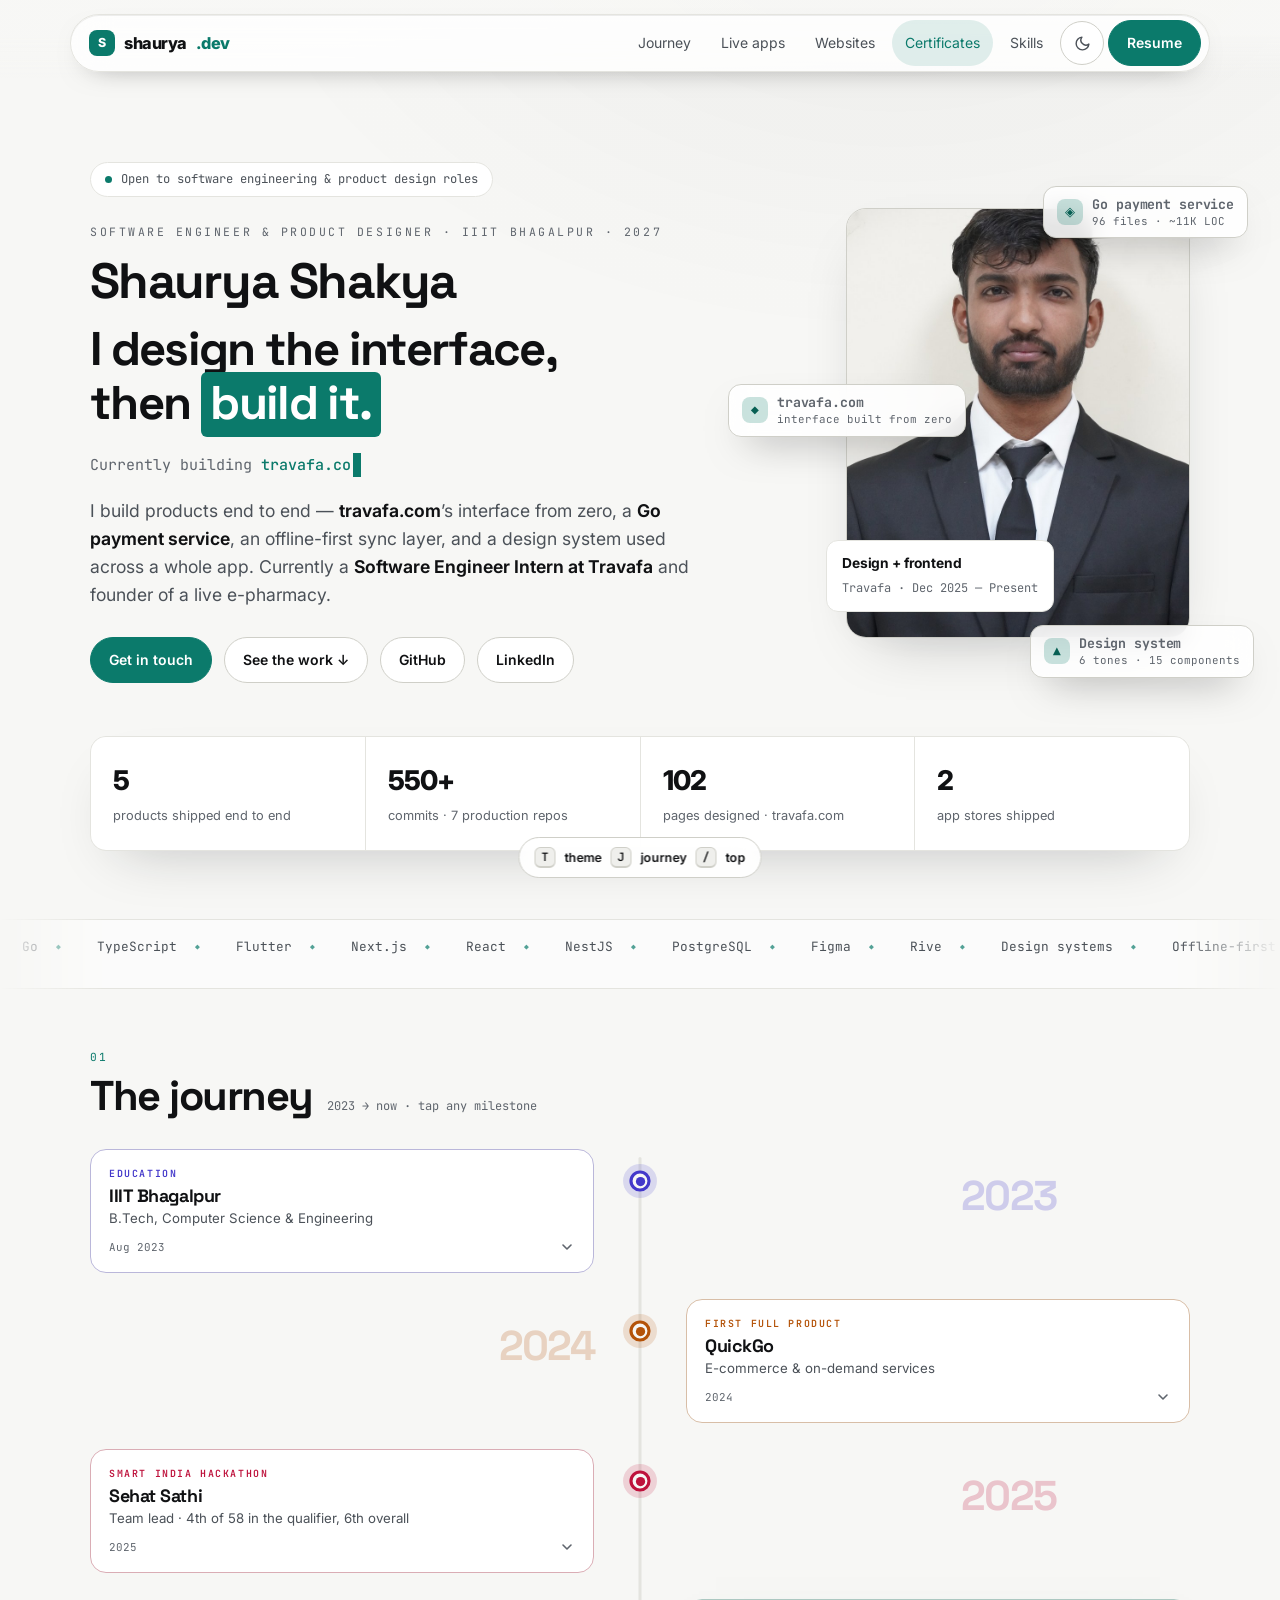
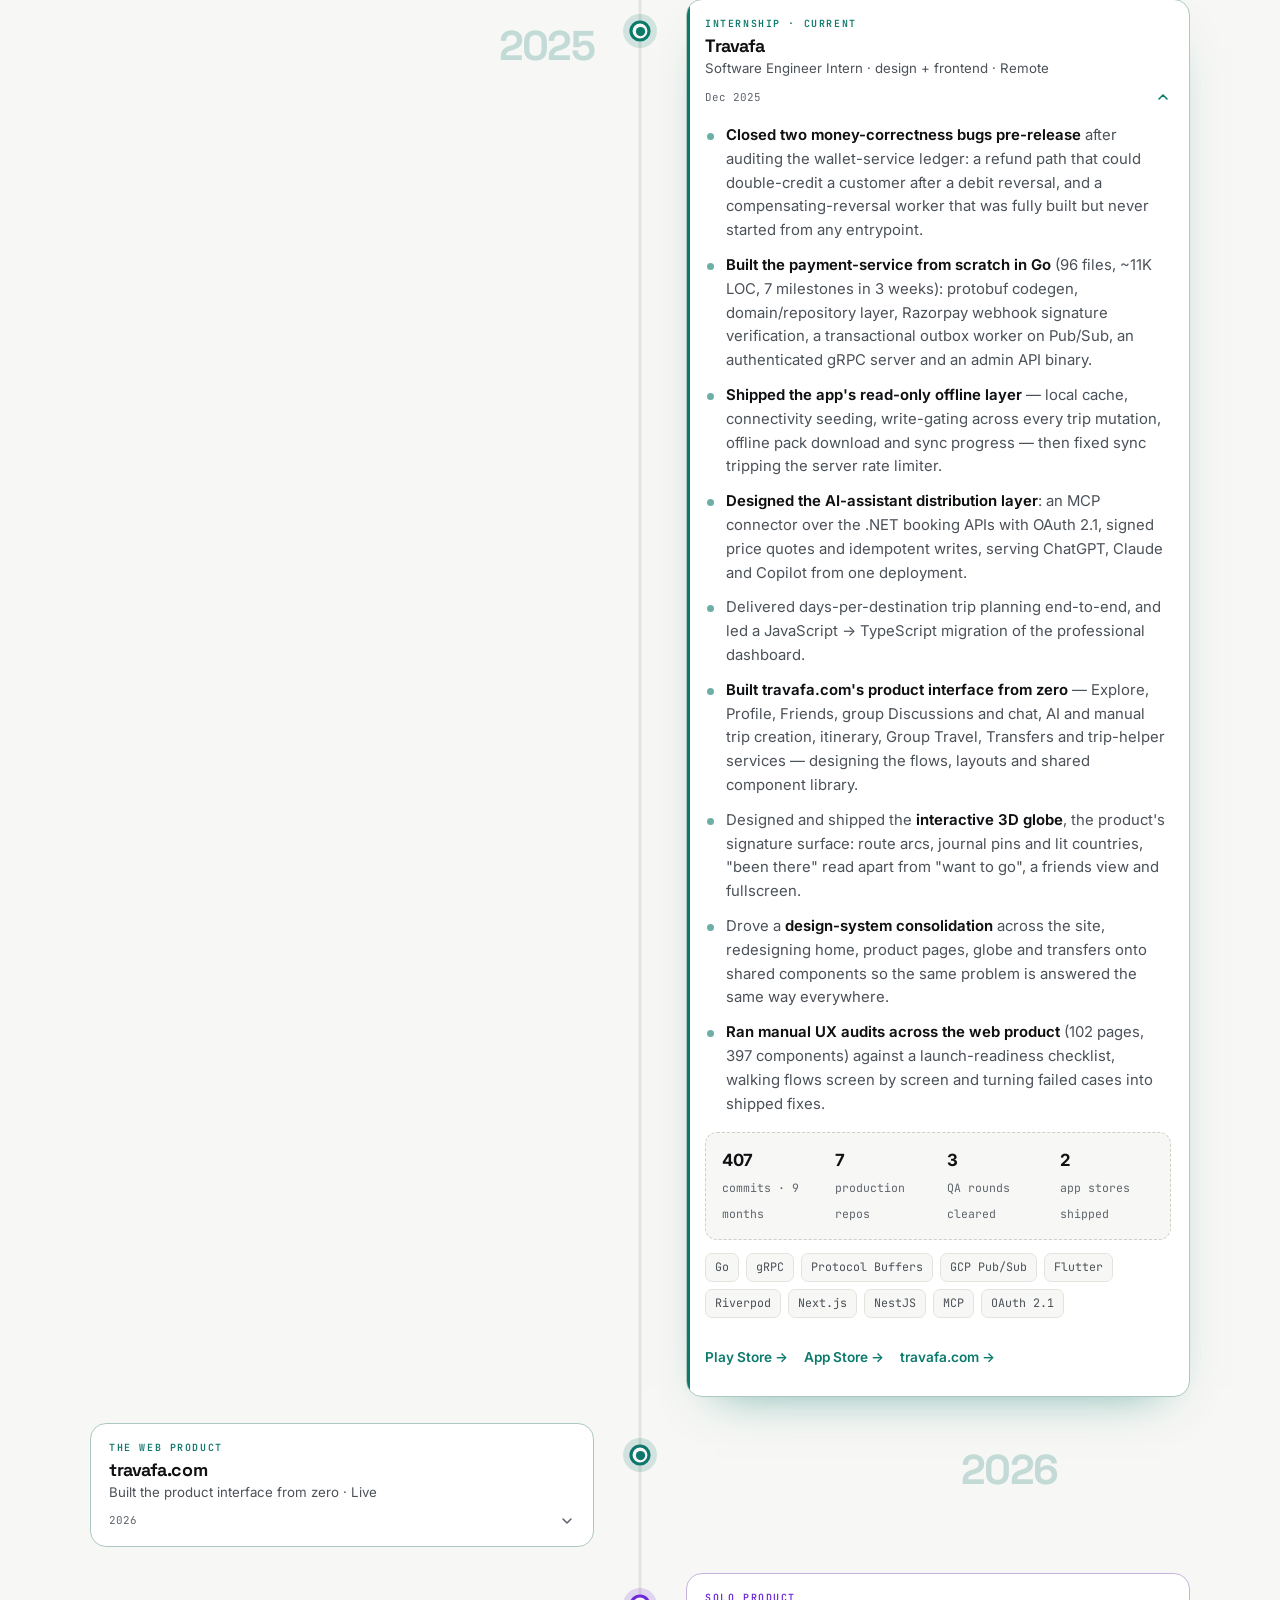
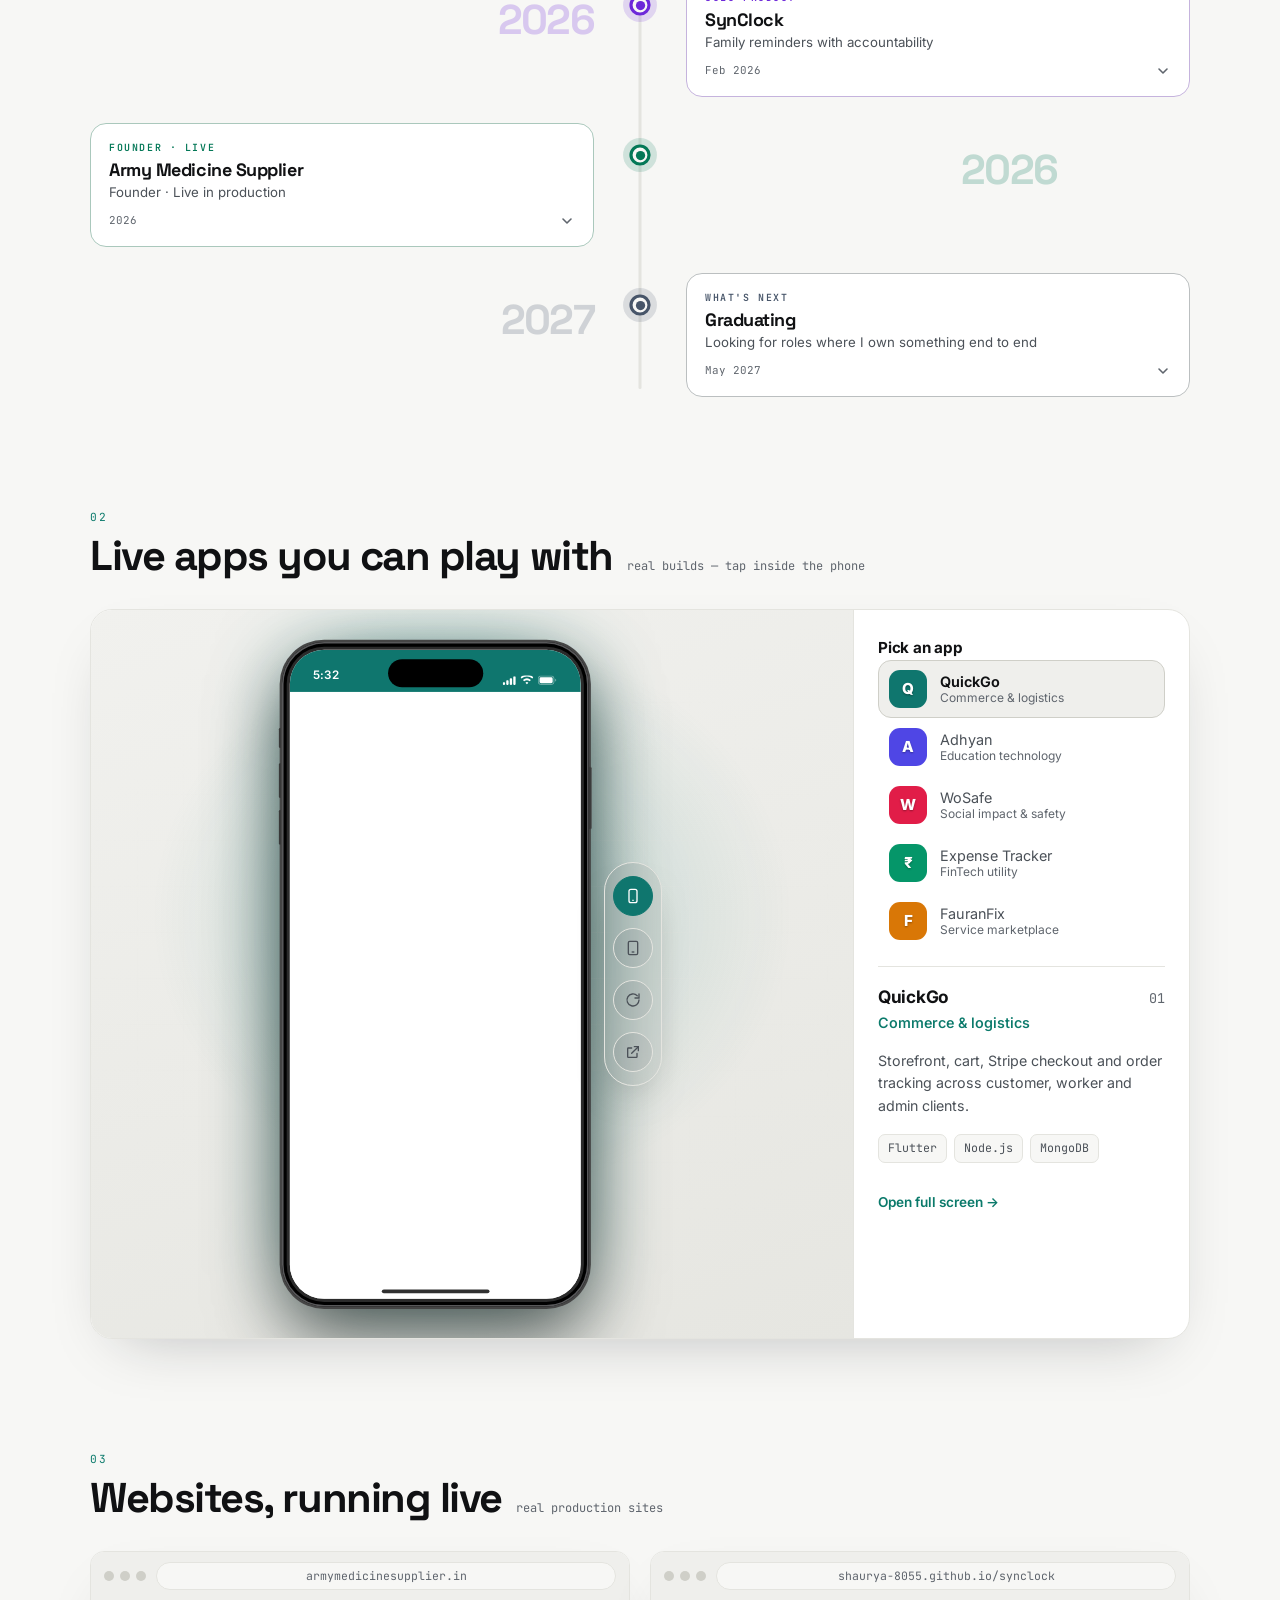
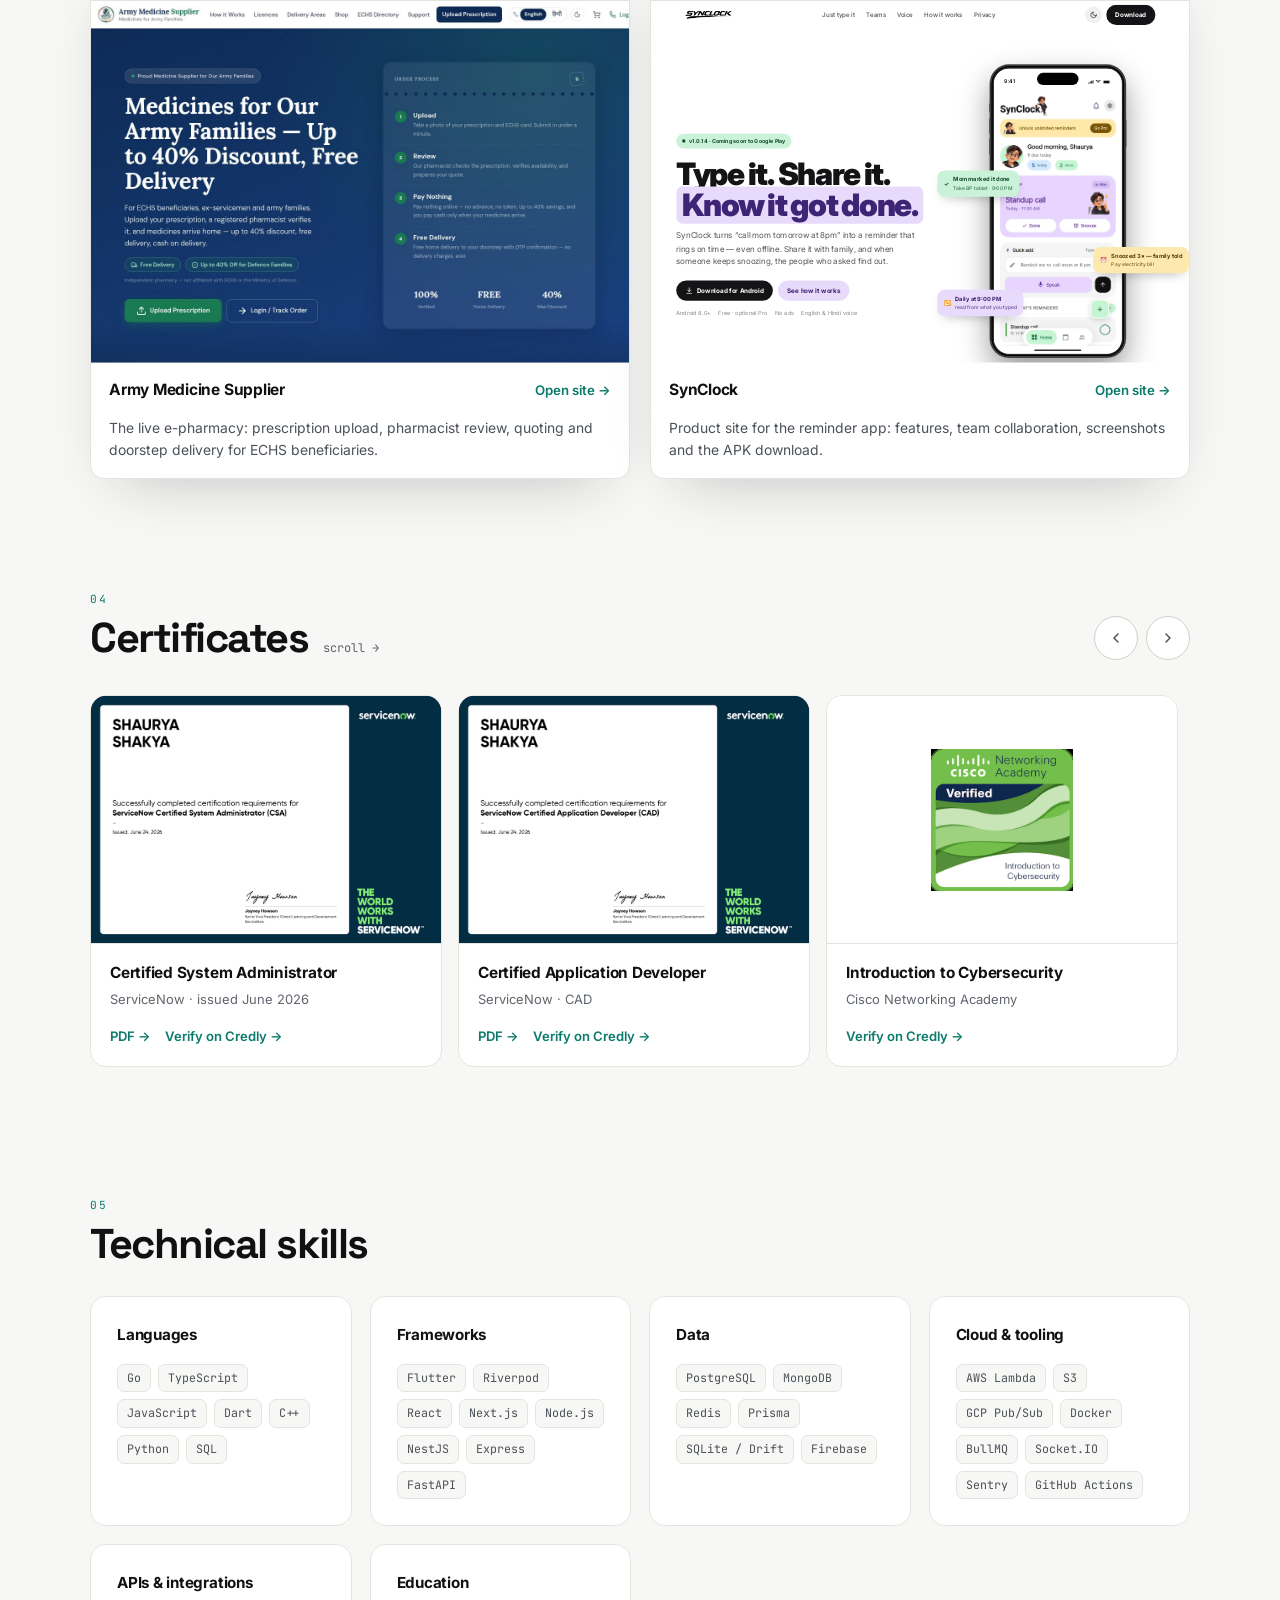
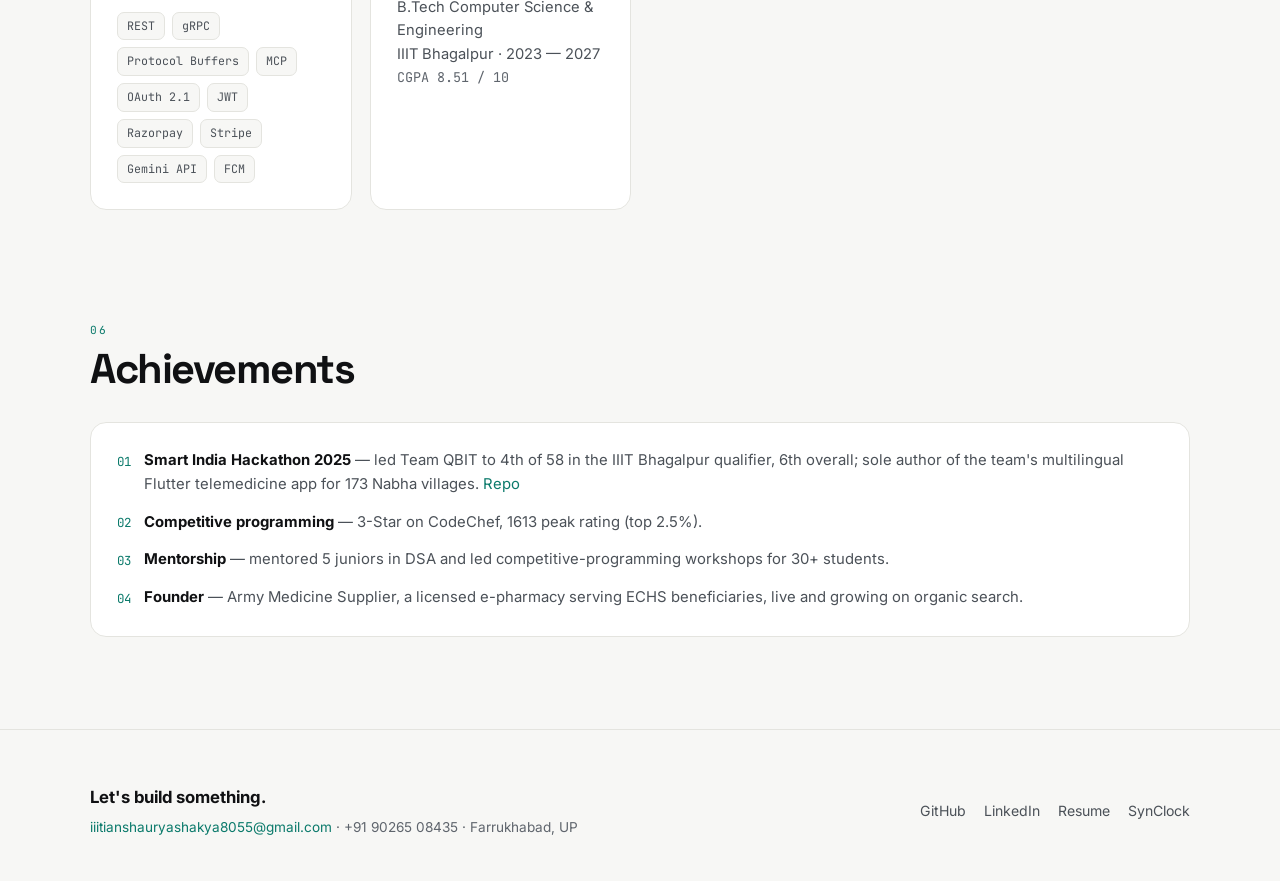
==== commit 0fc252d4: "Portfolio: journey path replaces Experience + Projects, universal positioning Journey - One chronolo" ====
--- a/index.html
+++ b/index.html
@@ -3,10 +3,10 @@
 <head>
 <meta charset="UTF-8">
 <meta name="viewport" content="width=device-width, initial-scale=1">
-<title>Shaurya Shakya — Product Designer &amp; Engineer</title>
-<meta name="description" content="I design and build product interfaces — travafa.com's web product from zero, a Flutter app on both stores, design systems, offline-first flows and bilingual Hindi/English UI. Playable design demos and five live apps you can run in the page.">
+<title>Shaurya Shakya — Software Engineer &amp; Product Designer</title>
+<meta name="description" content="Software engineer and product designer. I build products end to end — travafa.com's interface from zero, a Go payment service, offline-first sync, design systems and bilingual Hindi/English UI. Five live apps you can run in the page.">
 <meta name="theme-color" content="#0a0b0d">
-<meta property="og:title" content="Shaurya Shakya — Product Designer &amp; Engineer">
+<meta property="og:title" content="Shaurya Shakya — Software Engineer &amp; Product Designer">
 <meta property="og:description" content="Product interfaces, design systems and offline-first flows — plus payments and Go services. Playable demos and five live apps, right in the page.">
 <meta property="og:type" content="website">
 <meta property="og:url" content="https://shaurya-8055.github.io/">
@@ -463,6 +463,61 @@
 /* ============ reveal ============ */
 
 
+
+/* ============ journey path ============ */
+.jwrap{position:relative; margin-top:30px}
+.jline{position:absolute; left:50%; top:8px; bottom:8px; width:3px; transform:translateX(-50%);
+  background:var(--line); border-radius:99px; overflow:hidden}
+.jfill{position:absolute; inset:0 0 auto 0; height:0; border-radius:99px;
+  background:linear-gradient(180deg,#4338ca,#b45309,#be123c,#0f766e,#6d28d9,#047857,#475569);
+  transition:height .12s linear}
+.jlist{list-style:none; margin:0; padding:0; display:grid; gap:26px}
+.ms{position:relative; display:grid; grid-template-columns:1fr 1fr; align-items:start; gap:0}
+.ms.l .ms-card{grid-column:1; margin-right:46px}
+.ms.r .ms-card{grid-column:2; margin-left:46px}
+.ms-dot{position:absolute; left:50%; top:22px; transform:translateX(-50%); width:20px; height:20px;
+  border-radius:99px; background:var(--bg); border:3px solid var(--line-2); z-index:2;
+  display:grid; place-items:center; transition:border-color .45s ease, box-shadow .45s ease, transform .45s cubic-bezier(.34,1.56,.64,1)}
+.ms-dot i{width:7px; height:7px; border-radius:99px; background:var(--line-2); transition:background .45s ease, transform .45s ease}
+.ms.seen .ms-dot{border-color:var(--mc); box-shadow:0 0 0 6px color-mix(in srgb,var(--mc) 16%,transparent); transform:translateX(-50%) scale(1.06)}
+.ms.seen .ms-dot i{background:var(--mc); transform:scale(1.25)}
+.ms-card{border:1px solid var(--line); border-radius:16px; background:var(--bg-2); overflow:hidden;
+  transition:border-color .3s, box-shadow .3s, transform .3s; position:relative}
+.ms-card::before{content:""; position:absolute; inset:0 auto 0 0; width:3px; background:var(--mc); opacity:0; transition:opacity .3s}
+.ms.seen .ms-card{border-color:color-mix(in srgb,var(--mc) 26%,var(--line))}
+.ms.open .ms-card{box-shadow:0 20px 48px -30px color-mix(in srgb,var(--mc) 70%,transparent)}
+.ms.open .ms-card::before{opacity:1}
+.ms-card:hover{transform:translateY(-3px)}
+.ms-head{width:100%; display:grid; gap:3px; text-align:left; cursor:pointer; font:inherit; color:var(--fg);
+  background:transparent; border:0; padding:16px 18px}
+.ms-kind{font-family:var(--mono); font-size:.62rem; letter-spacing:.16em; text-transform:uppercase; color:var(--mc); font-weight:600}
+.ms-title{font-family:var(--display); font-weight:700; font-size:1.12rem; letter-spacing:-.025em; line-height:1.2}
+.ms-role{font-size:.83rem; color:var(--fg-2); line-height:1.45}
+.ms-foot{display:flex; align-items:center; justify-content:space-between; margin-top:7px}
+.ms-year{font-family:var(--mono); font-size:.68rem; color:var(--fg-3)}
+.ms-chev{width:16px; height:16px; color:var(--fg-3); transition:transform .35s cubic-bezier(.4,0,.2,1), color .25s}
+.ms.open .ms-chev{transform:rotate(180deg); color:var(--mc)}
+.ms-body{max-height:0; overflow:hidden; transition:max-height .5s cubic-bezier(.4,0,.2,1)}
+.ms-in{padding:2px 18px 16px}
+.ms-in .bullets{margin:0}
+.ms-in .chips{margin-top:13px}
+@media(max-width:820px){
+  .jline{left:11px; transform:none}
+  .ms{grid-template-columns:1fr}
+  .ms.l .ms-card,.ms.r .ms-card{grid-column:1; margin:0 0 0 38px}
+  .ms-dot{left:11px; transform:translateX(-50%)}
+  .ms.seen .ms-dot{transform:translateX(-50%) scale(1.06)}
+}
+
+
+.ms-ghost{position:absolute; top:14px; font-family:var(--display); font-weight:800;
+  font-size:2.6rem; letter-spacing:-.04em; color:var(--mc); opacity:.13; pointer-events:none;
+  transition:opacity .5s ease, transform .5s ease; transform:translateY(6px); white-space:nowrap}
+.ms.seen .ms-ghost{opacity:.22; transform:none}
+.ms.l .ms-ghost{grid-column:2; left:calc(50% + 46px)}
+.ms.r .ms-ghost{grid-column:1; right:calc(50% + 46px); text-align:right}
+@media(max-width:820px){ .ms-ghost{display:none} }
+
 /* ============ project timeline ============ */
 .tl{position:relative; margin-top:26px; padding-left:46px}
 .tl::before{
@@ -539,8 +594,7 @@
   <div class="wrap nav">
     <a class="brand" href="#top"><i>S</i>shaurya<span>.dev</span></a>
     <nav class="nav-links">
-      <a class="lnk" href="#experience">Experience</a>
-      <a class="lnk" href="#projects">Projects</a>
+      <a class="lnk" href="#journey">Journey</a>
       <a class="lnk" href="#apps">Live apps</a>
       <a class="lnk" href="#sites">Websites</a>
       <a class="lnk" href="#certificates">Certificates</a>
@@ -560,15 +614,15 @@
 <section class="hero wrap">
   <div class="hero-grid">
     <div>
-      <span class="tag"><span class="pulse"></span> Open to Product Design internships</span>
-      <span class="eyebrow">Product Designer &amp; Engineer &middot; IIIT Bhagalpur &middot; 2027</span>
+      <span class="tag"><span class="pulse"></span> Open to software engineering &amp; product design roles</span>
+      <span class="eyebrow">Software Engineer &amp; Product Designer &middot; IIIT Bhagalpur &middot; 2027</span>
       <h1>Shaurya Shakya</h1>
       <p class="claim">I design the interface, then <span class="hl">build it.</span></p>
       <p class="typed">Currently building <b><span id="tw"></span></b><span class="caret" aria-hidden="true">.</span></p>
-      <p class="lede">I built <strong>travafa.com</strong>&rsquo;s product interface from zero &mdash; flows, layouts, the component library and the states nobody demos. I work in <strong>flows and states, not screens</strong>, and most of what I ship is bilingual Hindi/English for users outside metros.</p>
+      <p class="lede">I build products end to end &mdash; <strong>travafa.com</strong>&rsquo;s interface from zero, a <strong>Go payment service</strong>, an offline-first sync layer, and a design system used across a whole app. Currently a <strong>Software Engineer Intern at Travafa</strong> and founder of a live e-pharmacy.</p>
       <div class="cta">
         <a class="btn primary" href="mailto:iiitianshauryashakya8055@gmail.com">Get in touch</a>
-        <a class="btn" href="#projects">See the work ↓</a>
+        <a class="btn" href="#journey">See the work ↓</a>
         <a class="btn" href="https://github.com/shaurya-8055" target="_blank" rel="noopener">GitHub</a>
         <a class="btn" href="https://www.linkedin.com/in/shaurya-shakya8055" target="_blank" rel="noopener">LinkedIn</a>
       </div>
@@ -577,33 +631,95 @@
       <img src="img/shaurya.jpg" alt="Shaurya Shakya" width="800" height="1000" fetchpriority="high">
       <figcaption><b>Design + frontend</b><span>Travafa · Dec 2025 — Present</span></figcaption>
 
-      <div class="float f1"><span class="ic">◈</span><span><b>Design system</b><span>6 tones · 15 components</span></span></div>
+      <div class="float f1"><span class="ic">◈</span><span><b>Go payment service</b><span>96 files · ~11K LOC</span></span></div>
       <div class="float f2"><span class="ic">◆</span><span><b>travafa.com</b><span>interface built from zero</span></span></div>
-      <div class="float f3"><span class="ic">▲</span><span><b>Hindi · Hinglish · English</b><span>3 bilingual products</span></span></div>
+      <div class="float f3"><span class="ic">▲</span><span><b>Design system</b><span>6 tones · 15 components</span></span></div>
     </figure>
   </div>
   <div class="stats">
+    <div class="stat"><b class="cnt" data-to="5">0</b><span>products shipped end to end</span></div>
+    <div class="stat"><b class="cnt" data-to="550" data-suffix="+">0</b><span>commits · 7 production repos</span></div>
     <div class="stat"><b class="cnt" data-to="102">0</b><span>pages designed · travafa.com</span></div>
-    <div class="stat"><b class="cnt" data-to="397">0</b><span>components in the system</span></div>
-    <div class="stat"><b class="cnt" data-to="5">0</b><span>products shipped end to end</span></div>
-    <div class="stat"><b class="cnt" data-to="3">0</b><span>bilingual Hindi/English</span></div>
+    <div class="stat"><b class="cnt" data-to="2">0</b><span>app stores shipped</span></div>
   </div>
 </section>
 
 
 <div class="marquee" aria-hidden="true">
-  <div class="track"><i>Figma</i><i>Rive</i><i>Design systems</i><i>Design tokens</i><i>UX audit</i><i>Information architecture</i><i>Prototyping</i><i>Motion</i><i>Accessibility</i><i>Bilingual UI</i><i>Offline-first</i><i>Flutter</i><i>Next.js</i><i>React</i><i>Tailwind</i><i>TypeScript</i><i>Figma</i><i>Rive</i><i>Design systems</i><i>Design tokens</i><i>UX audit</i><i>Information architecture</i><i>Prototyping</i><i>Motion</i><i>Accessibility</i><i>Bilingual UI</i><i>Offline-first</i><i>Flutter</i><i>Next.js</i><i>React</i><i>Tailwind</i><i>TypeScript</i></div>
+  <div class="track"><i>Go</i><i>TypeScript</i><i>Flutter</i><i>Next.js</i><i>React</i><i>NestJS</i><i>PostgreSQL</i><i>Figma</i><i>Rive</i><i>Design systems</i><i>Offline-first</i><i>gRPC</i><i>Docker</i><i>AWS</i><i>Redis</i><i>Accessibility</i><i>Go</i><i>TypeScript</i><i>Flutter</i><i>Next.js</i><i>React</i><i>NestJS</i><i>PostgreSQL</i><i>Figma</i><i>Rive</i><i>Design systems</i><i>Offline-first</i><i>gRPC</i><i>Docker</i><i>AWS</i><i>Redis</i><i>Accessibility</i></div>
 </div>
 
-<section id="experience" class="wrap reveal">
-  <div class="head"><span class="num">01</span><h2>Experience</h2></div>
-  <article class="card tilt">
-    <div class="row">
-      <h3><a href="https://travafa.com" target="_blank" rel="noopener">Travafa</a> · Pirtztel Technologies</h3>
-      <span class="muted">Dec 2025 — Present</span>
-    </div>
-    <p class="role">Software Engineer Intern · Remote</p>
-    <ul class="bullets">
+<section id="journey" class="wrap reveal">
+  <div class="head"><span class="num">01</span><h2>The journey</h2><span class="note">2023 &rarr; now &middot; tap any milestone</span></div>
+  <div class="jwrap">
+    <div class="jline" aria-hidden="true"><span class="jfill" id="jfill"></span></div>
+    <ol class="jlist">
+    <li class="ms l" data-c="#4338ca" data-cd="#a5b4fc" id="ms-edu">
+      <span class="ms-ghost" aria-hidden="true">2023</span>
+      <span class="ms-dot"><i></i></span>
+      <div class="ms-card">
+        <button class="ms-head" aria-expanded="false" aria-controls="body-edu">
+          <span class="ms-kind">Education</span>
+          <span class="ms-title">IIIT Bhagalpur</span>
+          <span class="ms-role">B.Tech, Computer Science &amp; Engineering</span>
+          <span class="ms-foot"><span class="ms-year">Aug 2023</span><svg class="ms-chev" viewBox="0 0 24 24" fill="none" stroke="currentColor" stroke-width="2.4" stroke-linecap="round" stroke-linejoin="round"><path d="m6 9 6 6 6-6"/></svg></span>
+        </button>
+        <div class="ms-body" id="body-edu"><div class="ms-in">
+          <ul class="bullets"><li>Started a CSE degree at an Indian Institute of Information Technology. <strong>CGPA 8.51/10</strong>.</li><li>Coursework that actually shows up in the work: DSA, DBMS, Operating Systems, Computer Networks, OOP, Software Engineering.</li></ul>
+          <div class="chips"><span class="chip">C++</span><span class="chip">DSA</span><span class="chip">DBMS</span><span class="chip">OS</span><span class="chip">Networks</span></div>
+        </div></div>
+      </div>
+    </li>
+    <li class="ms r" data-c="#b45309" data-cd="#fbbf24" id="ms-quickgo">
+      <span class="ms-ghost" aria-hidden="true">2024</span>
+      <span class="ms-dot"><i></i></span>
+      <div class="ms-card">
+        <button class="ms-head" aria-expanded="false" aria-controls="body-quickgo">
+          <span class="ms-kind">First full product</span>
+          <span class="ms-title">QuickGo</span>
+          <span class="ms-role">E-commerce &amp; on-demand services</span>
+          <span class="ms-foot"><span class="ms-year">2024</span><svg class="ms-chev" viewBox="0 0 24 24" fill="none" stroke="currentColor" stroke-width="2.4" stroke-linecap="round" stroke-linejoin="round"><path d="m6 9 6 6 6-6"/></svg></span>
+        </button>
+        <div class="ms-body" id="body-quickgo"><div class="ms-in">
+          <ul class="bullets"><li>Three Flutter clients — customer, worker and admin — on a Node.js/Express and MongoDB backend.</li>
+        <li>JWT role-based access per tier, Twilio OTP and passwordless email OTP sign-in, bcrypt hashing and rate limiting.</li>
+        <li>Storefront end-to-end: catalog, search, cart, Stripe checkout, order tracking and OneSignal push on order status.</li></ul>
+          <div class="chips"><span class="chip">Flutter</span><span class="chip">Node.js</span><span class="chip">Express</span><span class="chip">MongoDB</span><span class="chip">Stripe</span><span class="chip">OneSignal</span></div><div class="links"><a href="https://shaurya-8055.github.io/QUICKGO/emulator.html" target="_blank" rel="noopener">Live demo →</a>
+        <a href="https://github.com/shaurya-8055/QUICKGO" target="_blank" rel="noopener">GitHub →</a></div>
+        </div></div>
+      </div>
+    </li>
+    <li class="ms l" data-c="#be123c" data-cd="#fb7185" id="ms-sih">
+      <span class="ms-ghost" aria-hidden="true">2025</span>
+      <span class="ms-dot"><i></i></span>
+      <div class="ms-card">
+        <button class="ms-head" aria-expanded="false" aria-controls="body-sih">
+          <span class="ms-kind">Smart India Hackathon</span>
+          <span class="ms-title">Sehat Sathi</span>
+          <span class="ms-role">Team lead · 4th of 58 in the qualifier, 6th overall</span>
+          <span class="ms-foot"><span class="ms-year">2025</span><svg class="ms-chev" viewBox="0 0 24 24" fill="none" stroke="currentColor" stroke-width="2.4" stroke-linecap="round" stroke-linejoin="round"><path d="m6 9 6 6 6-6"/></svg></span>
+        </button>
+        <div class="ms-body" id="body-sih"><div class="ms-in">
+          <ul class="bullets"><li>Designed a telemedicine app for <strong>173 villages around Nabha</strong>, where the constraint is not the feature list — it is a connection that appears for thirty seconds and vanishes.</li>
+        <li><strong>Multilingual by design</strong>, not by translated labels: the flows, not just the strings, were built for users whose first language is not English and who may be using a smartphone for the first time.</li>
+        <li>Offline-capable consultation records, so a visit is not wasted when the network is not there.</li>
+        <li>Led a team of six under a 36-hour clock: set the interfaces early so people could work in parallel, and kept one thin end-to-end path working from the start.</li></ul>
+          <div class="chips"><span class="chip">Flutter</span><span class="chip">WebRTC</span><span class="chip">Offline-first</span><span class="chip">Multilingual</span><span class="chip">Team lead</span></div><div class="links"><a href="https://github.com/SIH2025PS18/QBIT012025" target="_blank" rel="noopener">GitHub →</a></div>
+        </div></div>
+      </div>
+    </li>
+    <li class="ms r" data-c="#0b7a6b" data-cd="#2dd4bf" id="ms-travafa">
+      <span class="ms-ghost" aria-hidden="true">2025</span>
+      <span class="ms-dot"><i></i></span>
+      <div class="ms-card">
+        <button class="ms-head" aria-expanded="false" aria-controls="body-travafa">
+          <span class="ms-kind">Internship &middot; current</span>
+          <span class="ms-title">Travafa</span>
+          <span class="ms-role">Software Engineer Intern &middot; design + frontend &middot; Remote</span>
+          <span class="ms-foot"><span class="ms-year">Dec 2025</span><svg class="ms-chev" viewBox="0 0 24 24" fill="none" stroke="currentColor" stroke-width="2.4" stroke-linecap="round" stroke-linejoin="round"><path d="m6 9 6 6 6-6"/></svg></span>
+        </button>
+        <div class="ms-body" id="body-travafa"><div class="ms-in">
+          <ul class="bullets">
       <li><strong>Closed two money-correctness bugs pre-release</strong> after auditing the wallet-service ledger: a refund path that could double-credit a customer after a debit reversal, and a compensating-reversal worker that was fully built but never started from any entrypoint.</li>
       <li><strong>Built the payment-service from scratch in Go</strong> (96 files, ~11K LOC, 7 milestones in 3 weeks): protobuf codegen, domain/repository layer, Razorpay webhook signature verification, a transactional outbox worker on Pub/Sub, an authenticated gRPC server and an admin API binary.</li>
       <li><strong>Shipped the app's read-only offline layer</strong> — local cache, connectivity seeding, write-gating across every trip mutation, offline pack download and sync progress — then fixed sync tripping the server rate limiter.</li>
@@ -614,159 +730,107 @@
       <li>Drove a <strong>design-system consolidation</strong> across the site, redesigning home, product pages, globe and transfers onto shared components so the same problem is answered the same way everywhere.</li>
       <li><strong>Ran manual UX audits across the web product</strong> (102 pages, 397 components) against a launch-readiness checklist, walking flows screen by screen and turning failed cases into shipped fixes.</li>
     </ul>
-    <div class="metric">
+          <div class="metric">
       <div><b>407</b><span>commits · 9 months</span></div>
       <div><b>7</b><span>production repos</span></div>
       <div><b>3</b><span>QA rounds cleared</span></div>
-      <div><b>2</b><span>app stores shipped</span></div>
-    </div>
-    <div class="chips"><span class="chip">Go</span><span class="chip">gRPC</span><span class="chip">Protocol Buffers</span><span class="chip">GCP Pub/Sub</span><span class="chip">Flutter</span><span class="chip">Riverpod</span><span class="chip">Next.js</span><span class="chip">NestJS</span><span class="chip">MCP</span><span class="chip">OAuth 2.1</span></div>
-    <div class="links">
+      <div><b>2</b><span>app stores shipped</span></div></div><div class="chips"><span class="chip">Go</span><span class="chip">gRPC</span><span class="chip">Protocol Buffers</span><span class="chip">GCP Pub/Sub</span><span class="chip">Flutter</span><span class="chip">Riverpod</span><span class="chip">Next.js</span><span class="chip">NestJS</span><span class="chip">MCP</span><span class="chip">OAuth 2.1</span></div><div class="links">
       <a href="https://play.google.com/store/apps/details?id=com.letztrip.app" target="_blank" rel="noopener">Play Store →</a>
       <a href="https://apps.apple.com/us/app/travafa/id6670797525" target="_blank" rel="noopener">App Store →</a>
       <a href="https://travafa.com" target="_blank" rel="noopener">travafa.com →</a>
     </div>
-  </article>
-</section>
-
-<section id="projects" class="wrap reveal">
-  <div class="head"><span class="num">02</span><h2>What I've built</h2><span class="note">click a project</span></div>
-  <div class="tl">
-    <div class="tl-item open">
-      <span class="tl-dot" aria-hidden="true"></span>
-      <button class="tl-head" aria-expanded="true">
-        <span class="tl-t">
-          <span class="tl-title">travafa.com — the web product</span>
-          <span class="tl-role">Built the product interface from zero · Live</span>
-        </span>
-        <span class="tl-when">2026 — now</span>
-        <svg class="tl-chev" viewBox="0 0 24 24" fill="none" stroke="currentColor" stroke-width="2.2" stroke-linecap="round" stroke-linejoin="round"><path d="m6 9 6 6 6-6"/></svg>
-      </button>
-      <div class="tl-body"><div class="tl-inner">
-        <ul class="bullets">
-        <li>Designed and built the surfaces people actually use: <strong>Explore &amp; destination search, Profile, Friends, group Discussions and chat, AI and manual trip creation, the trip itinerary, Group Travel, Transfers</strong> and trip-helper services.</li>
+        </div></div>
+      </div>
+    </li>
+    <li class="ms l" data-c="#0f766e" data-cd="#5eead4" id="ms-travafaweb">
+      <span class="ms-ghost" aria-hidden="true">2026</span>
+      <span class="ms-dot"><i></i></span>
+      <div class="ms-card">
+        <button class="ms-head" aria-expanded="false" aria-controls="body-travafaweb">
+          <span class="ms-kind">The web product</span>
+          <span class="ms-title">travafa.com</span>
+          <span class="ms-role">Built the product interface from zero · Live</span>
+          <span class="ms-foot"><span class="ms-year">2026</span><svg class="ms-chev" viewBox="0 0 24 24" fill="none" stroke="currentColor" stroke-width="2.4" stroke-linecap="round" stroke-linejoin="round"><path d="m6 9 6 6 6-6"/></svg></span>
+        </button>
+        <div class="ms-body" id="body-travafaweb"><div class="ms-in">
+          <ul class="bullets"><li>Designed and built the surfaces people actually use: <strong>Explore &amp; destination search, Profile, Friends, group Discussions and chat, AI and manual trip creation, the trip itinerary, Group Travel, Transfers</strong> and trip-helper services.</li>
         <li>The <strong>interactive 3D globe</strong> — route arcs, journal pins and lit countries, with "been there" read apart from "want to go", a friends view, fullscreen and loading skeletons. A travelog that fails to load no longer looks identical to an empty one.</li>
         <li>Drove a <strong>design-system consolidation</strong>: home, product pages, globe and transfers rebuilt onto shared components, replacing one-off screens.</li>
-        <li>Owned the <strong>information architecture</strong> for destination guides — answer blocks, internal linking and navigation structure across the location pages.</li>
-      </ul>
-        <div class="metric">
+        <li>Owned the <strong>information architecture</strong> for destination guides — answer blocks, internal linking and navigation structure across the location pages.</li></ul>
+          <div class="metric">
         <div><b>102</b><span>pages designed</span></div>
         <div><b>397</b><span>components</span></div>
         <div><b>30</b><span>feature modules</span></div>
-      </div>
-        <div class="chips"><span class="chip">Next.js</span><span class="chip">React</span><span class="chip">Tailwind</span><span class="chip">Design system</span><span class="chip">UX audit</span><span class="chip">IA</span></div>
-        <div class="links">
-        <a href="https://travafa.com" target="_blank" rel="noopener">Visit site →</a>
-      </div>
-      </div></div>
-    </div>
-    <div class="tl-item">
-      <span class="tl-dot" aria-hidden="true"></span>
-      <button class="tl-head" aria-expanded="false">
-        <span class="tl-t">
-          <span class="tl-title">Army Medicine Supplier</span>
-          <span class="tl-role">Founder · Live in production</span>
-        </span>
-        <span class="tl-when">2026 — now</span>
-        <svg class="tl-chev" viewBox="0 0 24 24" fill="none" stroke="currentColor" stroke-width="2.2" stroke-linecap="round" stroke-linejoin="round"><path d="m6 9 6 6 6-6"/></svg>
-      </button>
-      <div class="tl-body"><div class="tl-inner">
-        <ul class="bullets">
-        <li>A customer photographs a prescription and ECHS card, a pharmacist verifies it and prices a quote, and medicines reach the door — cash on delivery or Razorpay, live tracking, in-app chat, bilingual English/Hindi.</li>
+      </div><div class="chips"><span class="chip">Next.js</span><span class="chip">React</span><span class="chip">Tailwind</span><span class="chip">Design system</span><span class="chip">UX audit</span><span class="chip">IA</span></div><div class="links"><a href="https://travafa.com" target="_blank" rel="noopener">Visit site →</a></div>
+        </div></div>
+      </div>
+    </li>
+    <li class="ms r" data-c="#6d28d9" data-cd="#c4b5fd" id="ms-synclock">
+      <span class="ms-ghost" aria-hidden="true">2026</span>
+      <span class="ms-dot"><i></i></span>
+      <div class="ms-card">
+        <button class="ms-head" aria-expanded="false" aria-controls="body-synclock">
+          <span class="ms-kind">Solo product</span>
+          <span class="ms-title">SynClock</span>
+          <span class="ms-role">Family reminders with accountability</span>
+          <span class="ms-foot"><span class="ms-year">Feb 2026</span><svg class="ms-chev" viewBox="0 0 24 24" fill="none" stroke="currentColor" stroke-width="2.4" stroke-linecap="round" stroke-linejoin="round"><path d="m6 9 6 6 6-6"/></svg></span>
+        </button>
+        <div class="ms-body" id="body-synclock"><div class="ms-in">
+          <ul class="bullets"><li>Android reminder app where a typed or spoken line becomes an exact alarm: an on-device parser handles everyday phrasing and repeats in microseconds, with Gemini as a rate-limited, cached fallback.</li>
+        <li>Offline-first Flutter client (Riverpod, Hive) with AlarmManager exact alarms, notification actions handled in a background isolate, a live home-screen widget and read-aloud reminders in Hindi and English.</li>
+        <li>Family and work teams with owner-set notification rules, snooze escalation and nudges, served by a NestJS API on Oracle Cloud (SQLite/libSQL, JWT, rate limits, FCM) deployed by GitHub Actions.</li>
+        <li>Hardened end to end: rotating refresh tokens with replay detection, server-side recurrence and alarm reconciliation across devices, Pro plans enforced from RevenueCat webhooks, CI with a test gate, health check and rollback — about 320 automated tests.</li></ul>
+          <div class="chips"><span class="chip">Flutter</span><span class="chip">Riverpod</span><span class="chip">Hive</span><span class="chip">NestJS</span><span class="chip">Oracle Cloud</span><span class="chip">SQLite</span><span class="chip">FCM</span><span class="chip">Gemini</span><span class="chip">RevenueCat</span></div><div class="links"><a href="./synclock/">Product page →</a>
+        <a href="https://github.com/shaurya-8055/synclock-app" target="_blank" rel="noopener">GitHub →</a>
+        <a href="https://github.com/shaurya-8055/synclock-app/releases/latest/download/SynClock.apk">Download APK →</a></div>
+        </div></div>
+      </div>
+    </li>
+    <li class="ms l" data-c="#047857" data-cd="#34d399" id="ms-echs">
+      <span class="ms-ghost" aria-hidden="true">2026</span>
+      <span class="ms-dot"><i></i></span>
+      <div class="ms-card">
+        <button class="ms-head" aria-expanded="false" aria-controls="body-echs">
+          <span class="ms-kind">Founder &middot; live</span>
+          <span class="ms-title">Army Medicine Supplier</span>
+          <span class="ms-role">Founder · Live in production</span>
+          <span class="ms-foot"><span class="ms-year">2026</span><svg class="ms-chev" viewBox="0 0 24 24" fill="none" stroke="currentColor" stroke-width="2.4" stroke-linecap="round" stroke-linejoin="round"><path d="m6 9 6 6 6-6"/></svg></span>
+        </button>
+        <div class="ms-body" id="body-echs"><div class="ms-in">
+          <ul class="bullets"><li>A customer photographs a prescription and ECHS card, a pharmacist verifies it and prices a quote, and medicines reach the door — cash on delivery or Razorpay, live tracking, in-app chat, bilingual English/Hindi.</li>
         <li>The prescription-to-doorstep flow is a <strong>pure, unit-tested 15-state machine</strong> where illegal transitions throw, with idempotency keys on every payment path and an audit row behind every status change.</li>
-        <li>Built and run both apps solo: 26 NestJS modules, 159 endpoints, 35 Prisma models, 5 JWT-secured roles, and CI typechecking, testing and building both apps on every push.</li>
-      </ul>
-        <div class="metric">
+        <li>Built and run both apps solo: 26 NestJS modules, 159 endpoints, 35 Prisma models, 5 JWT-secured roles, and CI typechecking, testing and building both apps on every push.</li></ul>
+          <div class="metric">
         <div><b>76K</b><span>impressions / 3 months</span></div>
         <div><b>980</b><span>organic clicks</span></div>
         <div><b>7.4</b><span>avg. search position</span></div>
-      </div>
-        <div class="chips"><span class="chip">Next.js</span><span class="chip">NestJS</span><span class="chip">PostgreSQL</span><span class="chip">Prisma</span><span class="chip">Redis</span><span class="chip">BullMQ</span><span class="chip">Razorpay</span><span class="chip">AWS</span></div>
-        <div class="links">
-        <a href="https://armymedicinesupplier.in" target="_blank" rel="noopener">Visit site →</a>
-        <a href="https://github.com/shaurya-8055/army-medicine-supplier" target="_blank" rel="noopener">GitHub →</a>
-      </div>
-      </div></div>
-    </div>
-    <div class="tl-item">
-      <span class="tl-dot" aria-hidden="true"></span>
-      <button class="tl-head" aria-expanded="false">
-        <span class="tl-t">
-          <span class="tl-title">SynClock</span>
-          <span class="tl-role">Family reminders with accountability</span>
-        </span>
-        <span class="tl-when">2026</span>
-        <svg class="tl-chev" viewBox="0 0 24 24" fill="none" stroke="currentColor" stroke-width="2.2" stroke-linecap="round" stroke-linejoin="round"><path d="m6 9 6 6 6-6"/></svg>
-      </button>
-      <div class="tl-body"><div class="tl-inner">
-        <ul class="bullets">
-        <li>Android reminder app where a typed or spoken line becomes an exact alarm: an on-device parser handles everyday phrasing and repeats in microseconds, with Gemini as a rate-limited, cached fallback.</li>
-        <li>Offline-first Flutter client (Riverpod, Hive) with AlarmManager exact alarms, notification actions handled in a background isolate, a live home-screen widget and read-aloud reminders in Hindi and English.</li>
-        <li>Family and work teams with owner-set notification rules, snooze escalation and nudges, served by a NestJS API on Oracle Cloud (SQLite/libSQL, JWT, rate limits, FCM) deployed by GitHub Actions.</li>
-        <li>Hardened end to end: rotating refresh tokens with replay detection, server-side recurrence and alarm reconciliation across devices, Pro plans enforced from RevenueCat webhooks, CI with a test gate, health check and rollback — about 320 automated tests.</li>
-      </ul>
-        
-        <div class="chips"><span class="chip">Flutter</span><span class="chip">Riverpod</span><span class="chip">Hive</span><span class="chip">NestJS</span><span class="chip">Oracle Cloud</span><span class="chip">SQLite</span><span class="chip">FCM</span><span class="chip">Gemini</span><span class="chip">RevenueCat</span></div>
-        <div class="links">
-        <a href="./synclock/">Product page →</a>
-        <a href="https://github.com/shaurya-8055/synclock-app" target="_blank" rel="noopener">GitHub →</a>
-        <a href="https://github.com/shaurya-8055/synclock-app/releases/latest/download/SynClock.apk">Download APK →</a>
-      </div>
-      </div></div>
-    </div>
-    <div class="tl-item">
-      <span class="tl-dot" aria-hidden="true"></span>
-      <button class="tl-head" aria-expanded="false">
-        <span class="tl-t">
-          <span class="tl-title">Sehat Sathi — rural telemedicine</span>
-          <span class="tl-role">Team lead · 4th of 58 in the qualifier, 6th overall</span>
-        </span>
-        <span class="tl-when">SIH 2025</span>
-        <svg class="tl-chev" viewBox="0 0 24 24" fill="none" stroke="currentColor" stroke-width="2.2" stroke-linecap="round" stroke-linejoin="round"><path d="m6 9 6 6 6-6"/></svg>
-      </button>
-      <div class="tl-body"><div class="tl-inner">
-        <ul class="bullets">
-        <li>Designed a telemedicine app for <strong>173 villages around Nabha</strong>, where the constraint is not the feature list — it is a connection that appears for thirty seconds and vanishes.</li>
-        <li><strong>Multilingual by design</strong>, not by translated labels: the flows, not just the strings, were built for users whose first language is not English and who may be using a smartphone for the first time.</li>
-        <li>Offline-capable consultation records, so a visit is not wasted when the network is not there.</li>
-        <li>Led a team of six under a 36-hour clock: set the interfaces early so people could work in parallel, and kept one thin end-to-end path working from the start.</li>
-      </ul>
-        
-        <div class="chips"><span class="chip">Flutter</span><span class="chip">WebRTC</span><span class="chip">Offline-first</span><span class="chip">Multilingual</span><span class="chip">Team lead</span></div>
-        <div class="links">
-        <a href="https://github.com/SIH2025PS18/QBIT012025" target="_blank" rel="noopener">GitHub →</a>
-      </div>
-      </div></div>
-    </div>
-    <div class="tl-item">
-      <span class="tl-dot" aria-hidden="true"></span>
-      <button class="tl-head" aria-expanded="false">
-        <span class="tl-t">
-          <span class="tl-title">QuickGo</span>
-          <span class="tl-role">E-commerce &amp; on-demand services</span>
-        </span>
-        <span class="tl-when">2024</span>
-        <svg class="tl-chev" viewBox="0 0 24 24" fill="none" stroke="currentColor" stroke-width="2.2" stroke-linecap="round" stroke-linejoin="round"><path d="m6 9 6 6 6-6"/></svg>
-      </button>
-      <div class="tl-body"><div class="tl-inner">
-        <ul class="bullets">
-        <li>Three Flutter clients — customer, worker and admin — on a Node.js/Express and MongoDB backend.</li>
-        <li>JWT role-based access per tier, Twilio OTP and passwordless email OTP sign-in, bcrypt hashing and rate limiting.</li>
-        <li>Storefront end-to-end: catalog, search, cart, Stripe checkout, order tracking and OneSignal push on order status.</li>
-      </ul>
-        
-        <div class="chips"><span class="chip">Flutter</span><span class="chip">Node.js</span><span class="chip">Express</span><span class="chip">MongoDB</span><span class="chip">Stripe</span><span class="chip">OneSignal</span></div>
-        <div class="links">
-        <a href="https://shaurya-8055.github.io/QUICKGO/emulator.html" target="_blank" rel="noopener">Live demo →</a>
-        <a href="https://github.com/shaurya-8055/QUICKGO" target="_blank" rel="noopener">GitHub →</a>
-      </div>
-      </div></div>
-    </div>
+      </div><div class="chips"><span class="chip">Next.js</span><span class="chip">NestJS</span><span class="chip">PostgreSQL</span><span class="chip">Prisma</span><span class="chip">Redis</span><span class="chip">BullMQ</span><span class="chip">Razorpay</span><span class="chip">AWS</span></div><div class="links"><a href="https://armymedicinesupplier.in" target="_blank" rel="noopener">Visit site →</a>
+        <a href="https://github.com/shaurya-8055/army-medicine-supplier" target="_blank" rel="noopener">GitHub →</a></div>
+        </div></div>
+      </div>
+    </li>
+    <li class="ms r" data-c="#475569" data-cd="#94a3b8" id="ms-next">
+      <span class="ms-ghost" aria-hidden="true">2027</span>
+      <span class="ms-dot"><i></i></span>
+      <div class="ms-card">
+        <button class="ms-head" aria-expanded="false" aria-controls="body-next">
+          <span class="ms-kind">What's next</span>
+          <span class="ms-title">Graduating</span>
+          <span class="ms-role">Looking for roles where I own something end to end</span>
+          <span class="ms-foot"><span class="ms-year">May 2027</span><svg class="ms-chev" viewBox="0 0 24 24" fill="none" stroke="currentColor" stroke-width="2.4" stroke-linecap="round" stroke-linejoin="round"><path d="m6 9 6 6 6-6"/></svg></span>
+        </button>
+        <div class="ms-body" id="body-next"><div class="ms-in">
+          <ul class="bullets"><li>Open to <strong>software engineering</strong> and <strong>product design</strong> internships and new-grad roles.</li><li>Most interested in the boundary between them: correctness-critical systems with an interface a real person has to use.</li></ul>
+          <div class="links"><a href="mailto:iiitianshauryashakya8055@gmail.com">Get in touch →</a></div>
+        </div></div>
+      </div>
+    </li>
+    </ol>
   </div>
 </section>
 
 <section id="apps" class="wrap reveal">
-  <div class="head"><span class="num">03</span><h2>Live apps you can play with</h2><span class="note">real builds — tap inside the phone</span></div>
+  <div class="head"><span class="num">02</span><h2>Live apps you can play with</h2><span class="note">real builds — tap inside the phone</span></div>
 
   <div class="lab">
     <div class="stage">
@@ -815,7 +879,7 @@
 </section>
 
 <section id="sites" class="wrap reveal">
-  <div class="head"><span class="num">04</span><h2>Websites, running live</h2><span class="note">real production sites</span></div>
+  <div class="head"><span class="num">03</span><h2>Websites, running live</h2><span class="note">real production sites</span></div>
   <div class="sites">
 
     <article class="browser">
@@ -851,7 +915,7 @@
 
 <section id="certificates" class="wrap reveal">
   <div class="head">
-    <span class="num">05</span><h2>Certificates</h2><span class="note">scroll →</span>
+    <span class="num">04</span><h2>Certificates</h2><span class="note">scroll →</span>
     <span class="sp">
       <button class="nav-btn" id="c-prev" aria-label="Previous certificates"><svg viewBox="0 0 24 24" fill="none" stroke="currentColor" stroke-width="2.2" stroke-linecap="round" stroke-linejoin="round"><path d="m15 18-6-6 6-6"/></svg></button>
       <button class="nav-btn" id="c-next" aria-label="Next certificates"><svg viewBox="0 0 24 24" fill="none" stroke="currentColor" stroke-width="2.2" stroke-linecap="round" stroke-linejoin="round"><path d="m9 18 6-6-6-6"/></svg></button>
@@ -906,7 +970,7 @@
 </section>
 
 <section id="skills" class="wrap reveal">
-  <div class="head"><span class="num">06</span><h2>Technical skills</h2></div>
+  <div class="head"><span class="num">05</span><h2>Technical skills</h2></div>
   <div class="skill-grid">
     <div class="card tilt"><h3 class="h4">Languages</h3><div class="chips"><span class="chip">Go</span><span class="chip">TypeScript</span><span class="chip">JavaScript</span><span class="chip">Dart</span><span class="chip">C++</span><span class="chip">Python</span><span class="chip">SQL</span></div></div>
     <div class="card tilt"><h3 class="h4">Frameworks</h3><div class="chips"><span class="chip">Flutter</span><span class="chip">Riverpod</span><span class="chip">React</span><span class="chip">Next.js</span><span class="chip">Node.js</span><span class="chip">NestJS</span><span class="chip">Express</span><span class="chip">FastAPI</span></div></div>
@@ -918,7 +982,7 @@
 </section>
 
 <section id="about" class="wrap reveal">
-  <div class="head"><span class="num">07</span><h2>Achievements</h2></div>
+  <div class="head"><span class="num">06</span><h2>Achievements</h2></div>
   <ul class="ach card tilt">
     <li><span class="mark">01</span><span><b>Smart India Hackathon 2025</b> — led Team QBIT to 4th of 58 in the IIIT Bhagalpur qualifier, 6th overall; sole author of the team's multilingual Flutter telemedicine app for 173 Nabha villages. <a href="https://github.com/SIH2025PS18/QBIT012025" target="_blank" rel="noopener">Repo</a></span></li>
     <li><span class="mark">02</span><span><b>Competitive programming</b> — 3-Star on CodeChef, 1613 peak rating (top 2.5%).</span></li>
@@ -928,7 +992,7 @@
 </section>
 
 </main>
-<div class="kbd-hint" id="kbdhint"><kbd>T</kbd><b>theme</b> <kbd>P</kbd><b>projects</b> <kbd>/</kbd><b>top</b></div>
+<div class="kbd-hint" id="kbdhint"><kbd>T</kbd><b>theme</b> <kbd>J</kbd><b>journey</b> <kbd>/</kbd><b>top</b></div>
 
 <footer>
   <div class="wrap foot">
@@ -975,7 +1039,7 @@
 });
 
 /* ---------- typewriter ---------- */
-const ROLES = ["travafa.com's product interface","a 6-tone design system","offline-first flows","bilingual Hindi/English UI"];
+const ROLES = ["travafa.com's product interface","a Go payment service","offline-first sync","a 6-tone design system"];
 const tw = document.getElementById("tw");
 let ri = 0, ci = 0, del = false;
 (function type(){
@@ -1199,7 +1263,7 @@
     var t=e.target.tagName; if(t==='INPUT'||t==='TEXTAREA') return;
     var k=e.key.toLowerCase();
     if(k==='t'){ var b=document.getElementById('theme'); if(b) b.click(); }
-    if(k==='p'){ var d=document.getElementById('projects'); if(d) d.scrollIntoView({behavior:'smooth'}); }
+    if(k==='j'){ var d=document.getElementById('journey'); if(d) d.scrollIntoView({behavior:'smooth'}); }
     if(k==='/'){ e.preventDefault(); scrollTo({top:0,behavior:'smooth'}); }
   });
 })();
@@ -1227,6 +1291,55 @@
   if(document.fonts && document.fonts.ready) document.fonts.ready.then(function(){ items.forEach(setH); });
 })();
 
+
+/* ---- journey: per-milestone colour, scroll fill, expand ---- */
+(function(){
+  var list=[].slice.call(document.querySelectorAll('.ms'));
+  if(!list.length) return;
+  var dark=function(){return document.documentElement.dataset.theme!=='light';};
+  function paint(){ list.forEach(function(m){ m.style.setProperty('--mc', dark()?m.dataset.cd:m.dataset.c); }); }
+  paint();
+  new MutationObserver(paint).observe(document.documentElement,{attributes:true,attributeFilter:['data-theme']});
+
+  function setH(m){
+    var b=m.querySelector('.ms-body');
+    b.style.maxHeight = m.classList.contains('open') ? (b.firstElementChild.offsetHeight+'px') : '0px';
+  }
+  list.forEach(function(m){
+    var head=m.querySelector('.ms-head');
+    head.addEventListener('click',function(){
+      var was=m.classList.contains('open');
+      list.forEach(function(o){ o.classList.remove('open'); o.querySelector('.ms-head').setAttribute('aria-expanded','false'); setH(o); });
+      if(!was){ m.classList.add('open'); head.setAttribute('aria-expanded','true'); setH(m); }
+    });
+    setH(m);
+  });
+  addEventListener('resize',function(){ list.forEach(setH); },{passive:true});
+  if(document.fonts&&document.fonts.ready) document.fonts.ready.then(function(){ list.forEach(setH); });
+
+  // light the dot when a milestone reaches the middle of the viewport
+  function lite(){
+    var mark=innerHeight*0.62;
+    list.forEach(function(m){
+      if(m.getBoundingClientRect().top < mark) m.classList.add('seen');
+    });
+  }
+  addEventListener('scroll',lite,{passive:true}); addEventListener('resize',lite,{passive:true}); lite();
+
+  // the path fills as you travel down it
+  var wrap=document.querySelector('.jwrap'), fill=document.getElementById('jfill');
+  function draw(){
+    if(!wrap||!fill) return;
+    var r=wrap.getBoundingClientRect(), mid=innerHeight*0.55;
+    var p=(mid-r.top)/r.height;
+    fill.style.height=Math.max(0,Math.min(1,p))*100+'%';
+  }
+  addEventListener('scroll',draw,{passive:true}); addEventListener('resize',draw,{passive:true}); draw();
+  // open the current role by default
+  var cur=document.getElementById('ms-travafa');
+  if(cur){ cur.classList.add('open'); cur.querySelector('.ms-head').setAttribute('aria-expanded','true'); setH(cur); }
+})();
+
 </script>
 </body>
 </html>
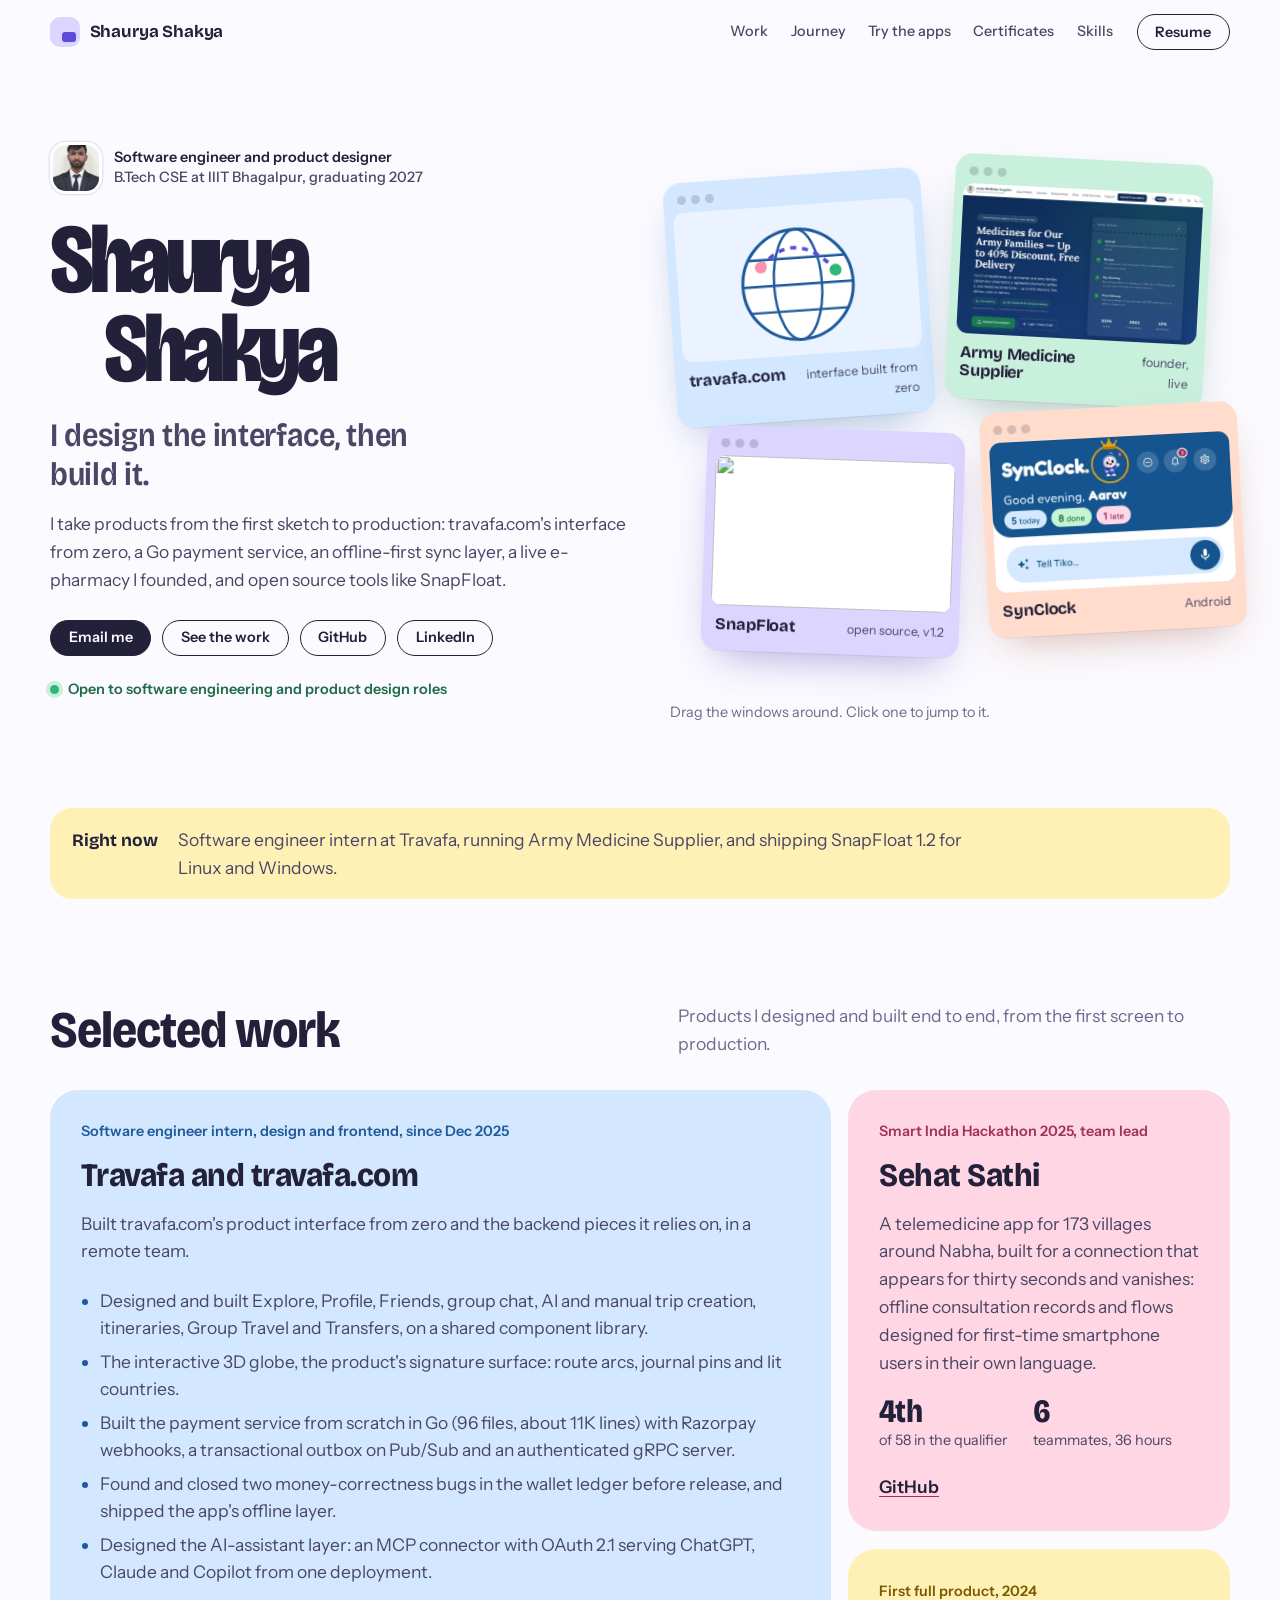
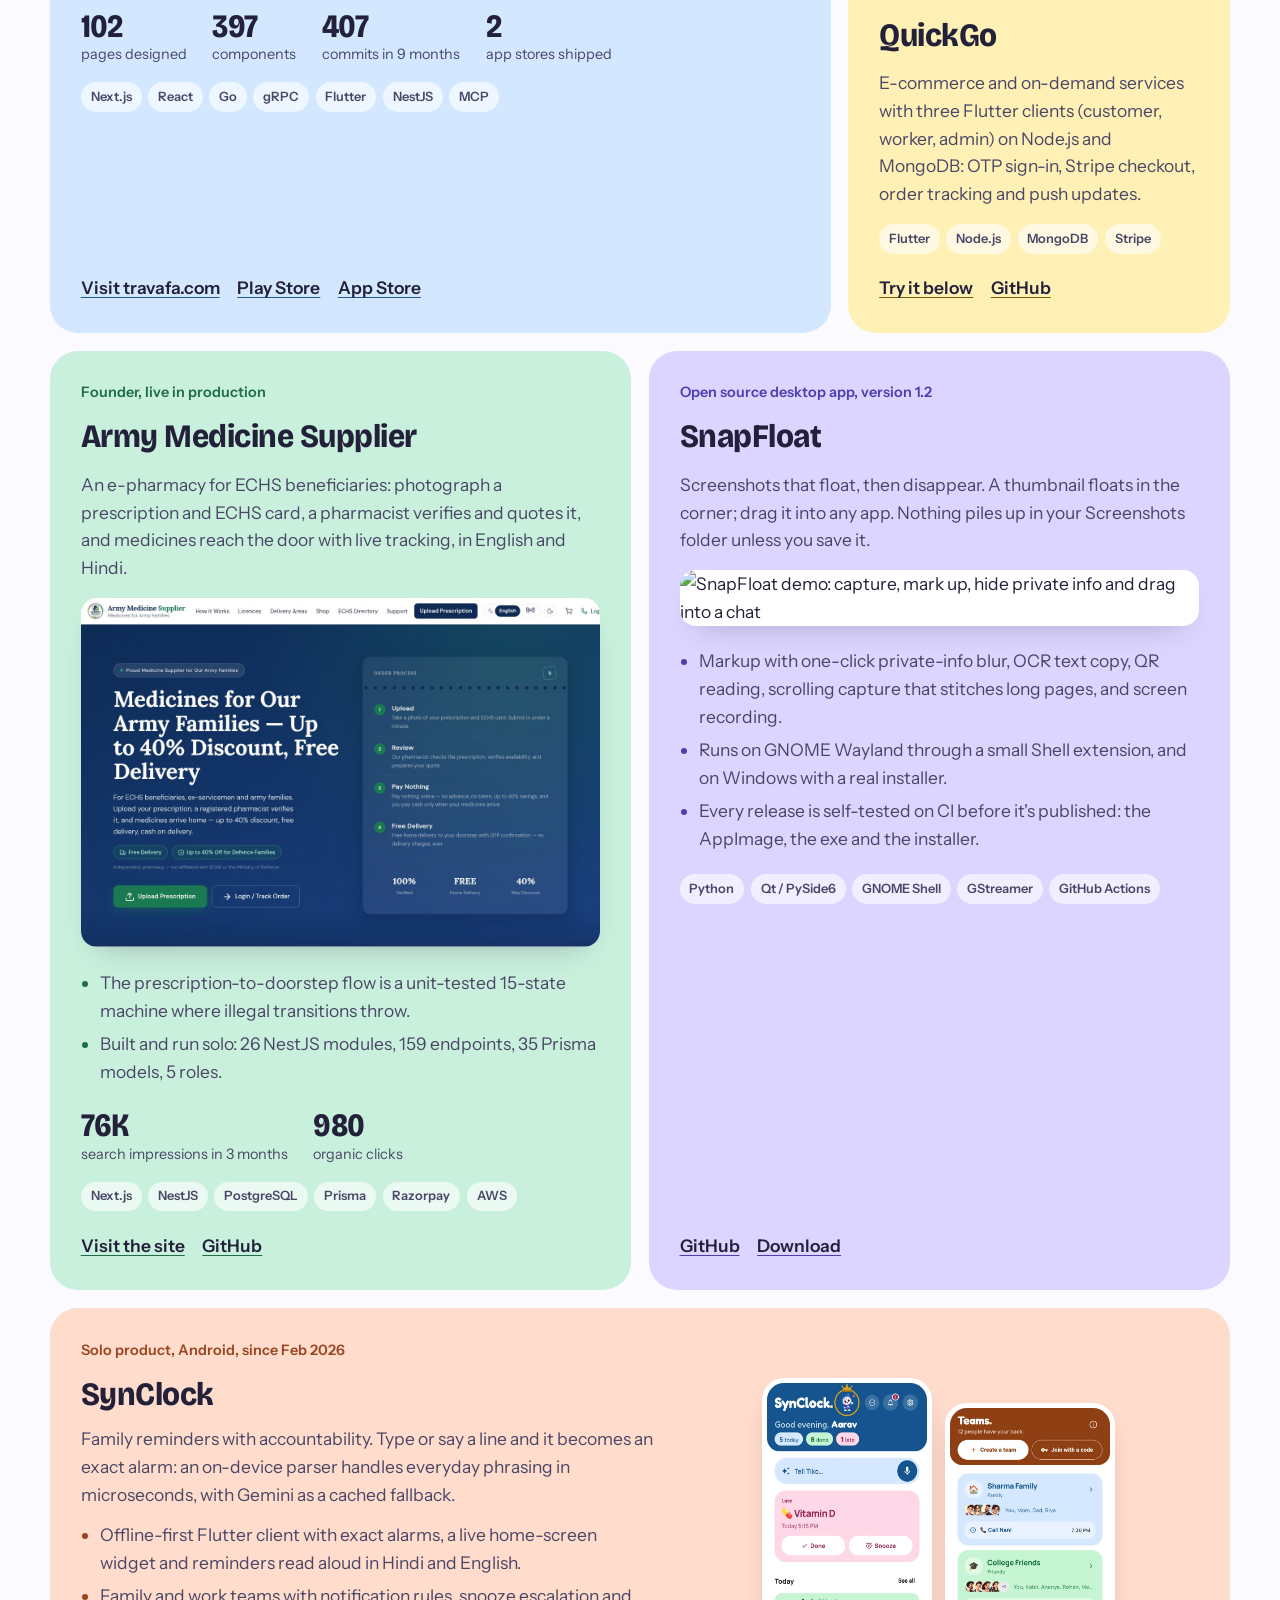
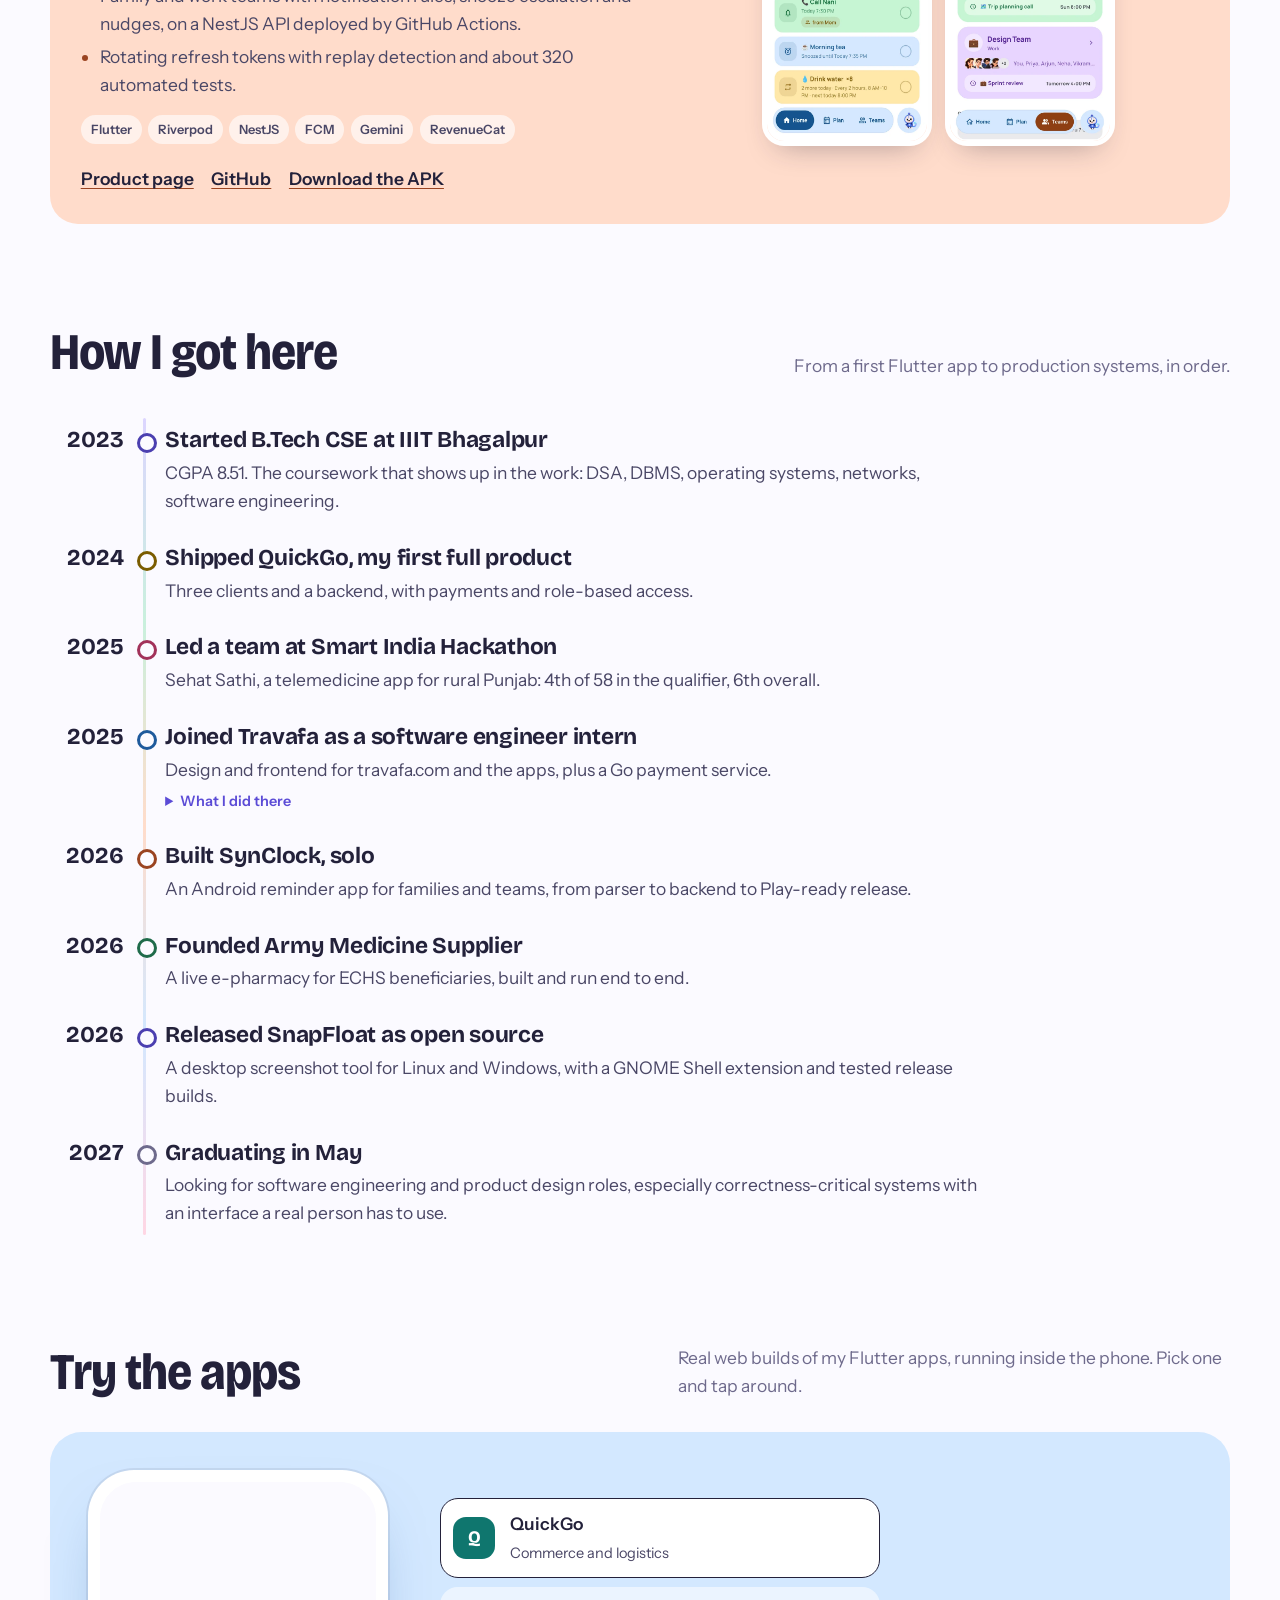
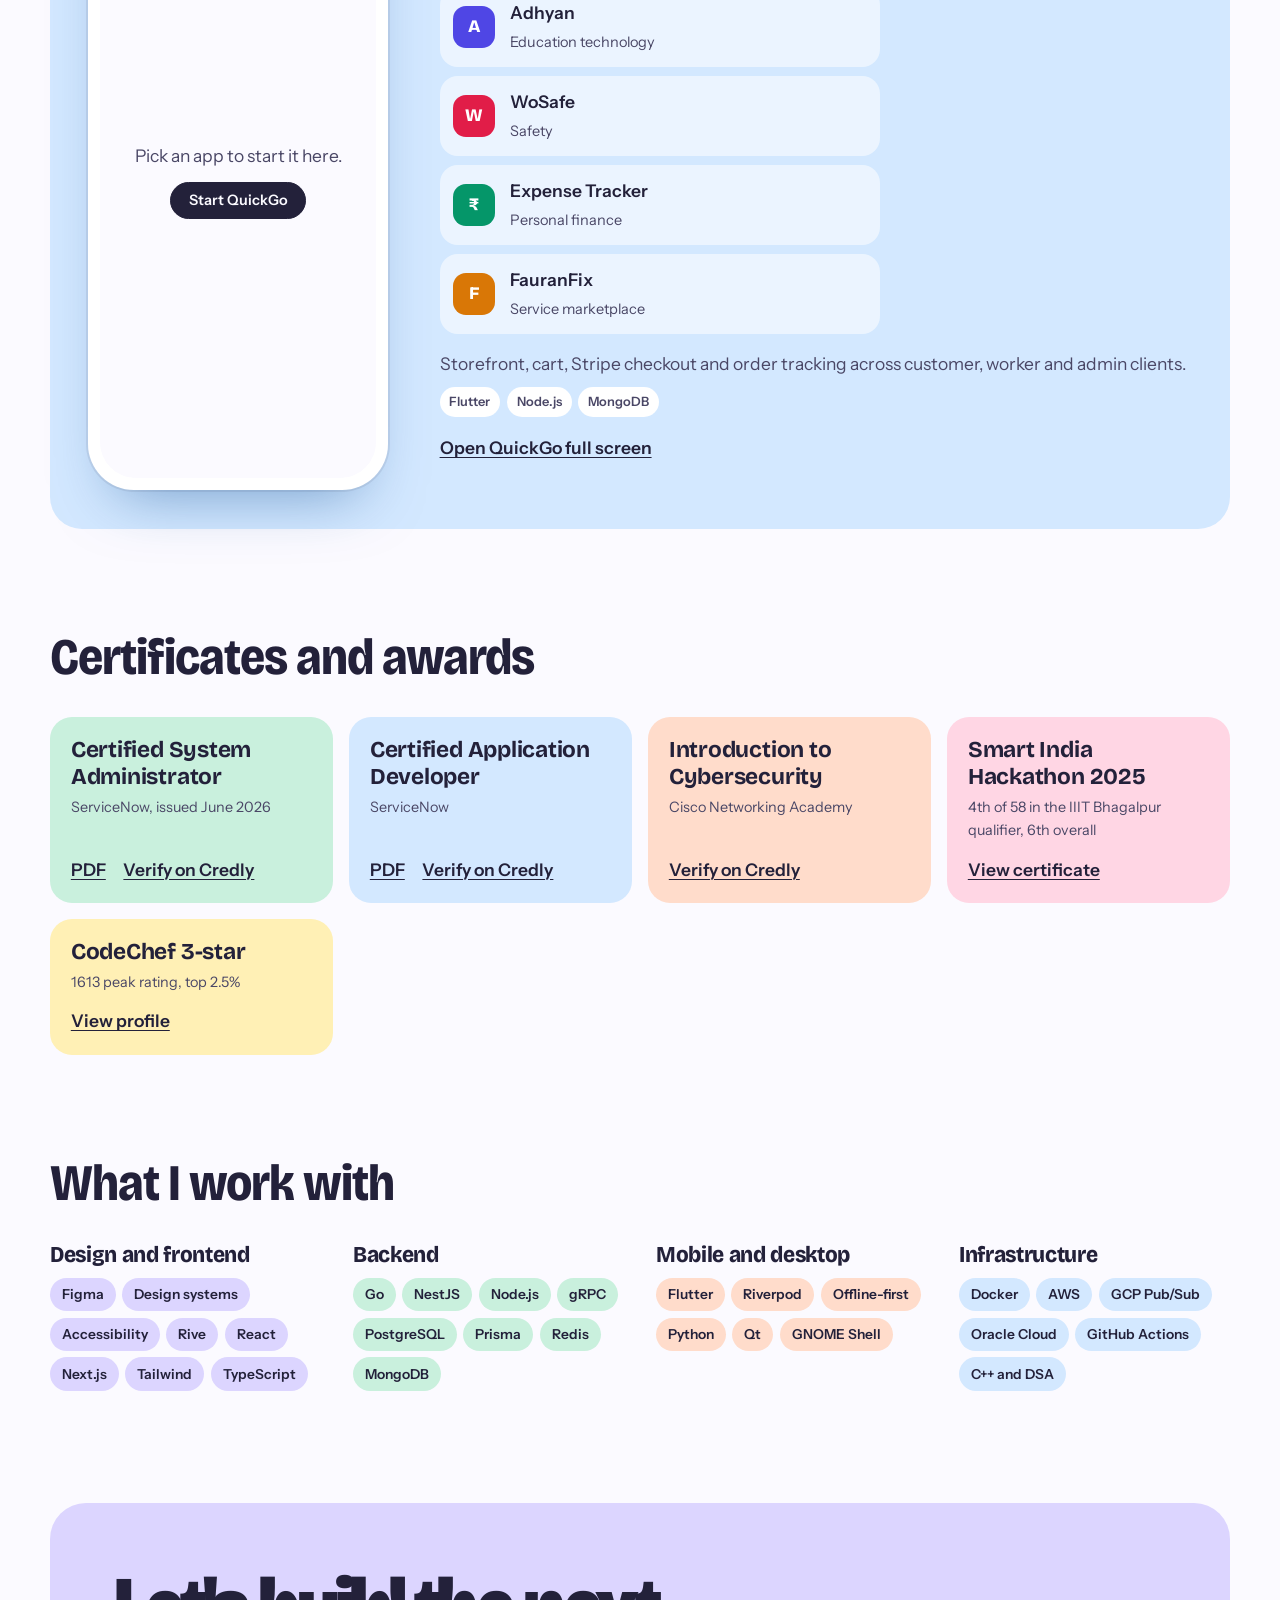
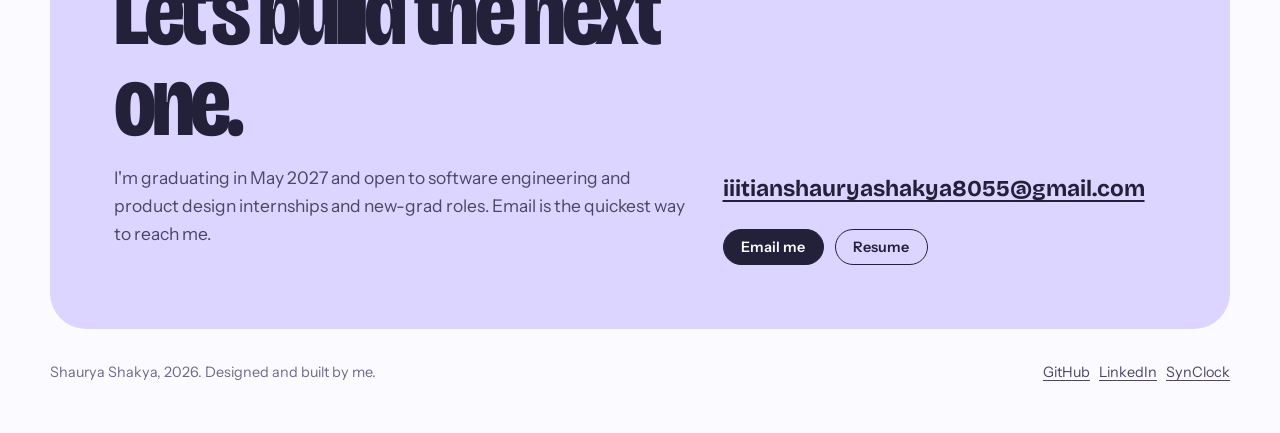
==== commit 80a104dd: "Redesign: pastel portfolio with SnapFloat and draggable floating windows - New look: pastel palette," ====
--- a/index.html
+++ b/index.html
@@ -1,1345 +1,552 @@
-<!DOCTYPE html>
-<html lang="en" data-theme="dark">
+<!doctype html>
+<html lang="en">
 <head>
-<meta charset="UTF-8">
+<meta charset="utf-8">
 <meta name="viewport" content="width=device-width, initial-scale=1">
-<title>Shaurya Shakya — Software Engineer &amp; Product Designer</title>
-<meta name="description" content="Software engineer and product designer. I build products end to end — travafa.com's interface from zero, a Go payment service, offline-first sync, design systems and bilingual Hindi/English UI. Five live apps you can run in the page.">
-<meta name="theme-color" content="#0a0b0d">
-<meta property="og:title" content="Shaurya Shakya — Software Engineer &amp; Product Designer">
-<meta property="og:description" content="Product interfaces, design systems and offline-first flows — plus payments and Go services. Playable demos and five live apps, right in the page.">
-<meta property="og:type" content="website">
-<meta property="og:url" content="https://shaurya-8055.github.io/">
-<link rel="icon" href="data:image/svg+xml,<svg xmlns='http://www.w3.org/2000/svg' viewBox='0 0 64 64'><rect width='64' height='64' rx='15' fill='%2312a594'/><text x='32' y='46' font-size='38' font-family='Inter,sans-serif' font-weight='700' fill='%23fff' text-anchor='middle'>S</text></svg>">
+<title>Shaurya Shakya, software engineer and product designer</title>
+<meta name="description" content="Shaurya Shakya designs interfaces and builds them end to end: travafa.com, a live e-pharmacy, SynClock and SnapFloat. Open to software engineering and product design roles.">
+<meta name="theme-color" content="#FBFAFF">
+<meta property="og:title" content="Shaurya Shakya, software engineer and product designer">
+<meta property="og:description" content="I design the interface, then build it. travafa.com, Army Medicine Supplier, SynClock, SnapFloat.">
+<meta property="og:image" content="https://shaurya-8055.github.io/img/shaurya.jpg">
+<link rel="icon" href="data:image/svg+xml,<svg xmlns='http://www.w3.org/2000/svg' viewBox='0 0 64 64'><rect width='64' height='64' rx='18' fill='%23DCD5FF'/><rect x='30' y='32' width='24' height='18' rx='5' fill='%235B4BD6'/><text x='12' y='40' font-size='30' font-family='Arial' font-weight='800' fill='%2323213A'>S</text></svg>">
 <link rel="preconnect" href="https://fonts.googleapis.com">
 <link rel="preconnect" href="https://fonts.gstatic.com" crossorigin>
-<link href="https://fonts.googleapis.com/css2?family=Inter:wght@400;500;600;700;800&family=Space+Grotesk:wght@500;600;700&family=JetBrains+Mono:wght@400;500&display=swap" rel="stylesheet">
+<link href="https://fonts.googleapis.com/css2?family=Bricolage+Grotesque:opsz,wdth,wght@12..96,75..100,400..800&family=Instrument+Sans:wght@400;500;600&display=swap" rel="stylesheet">
 <style>
-/* ============ tokens ============ */
 :root{
-  --radius:16px; --max:1140px;
-  --mono:'JetBrains Mono',ui-monospace,SFMono-Regular,Menlo,monospace;
-  --display:'Space Grotesk','Inter',system-ui,sans-serif;
-  --ps:.78;                        /* phone scale */
-  --app:#0F766E;                   /* live-app accent, set by JS */
+  --paper:#FBFAFF; --ink:#23213A; --ink-2:#4A4766; --ink-3:#6E6A8C; --line:#E7E3F5;
+  --link:#5B4BD6; --link-hover:#4535B8;
+  --lilac:#DCD5FF; --mint:#C9F0DD; --peach:#FFDCCB; --butter:#FFF0B5; --sky:#D3E8FF; --rose:#FFD6E4;
+  --lilac-ink:#4B3FB0; --mint-ink:#1F6B4A; --peach-ink:#9A4421; --butter-ink:#7A5C00; --sky-ink:#1E5A9C; --rose-ink:#A2325A;
+  --display:"Bricolage Grotesque", "Segoe UI", system-ui, sans-serif;
+  --body:"Instrument Sans", "Segoe UI", system-ui, sans-serif;
+  --step--1:clamp(.84rem, .82rem + .1vw, .9rem);
+  --step-0:clamp(1rem, .97rem + .15vw, 1.09rem);
+  --step-1:clamp(1.2rem, 1.12rem + .4vw, 1.42rem);
+  --step-2:clamp(1.5rem, 1.32rem + .9vw, 2.05rem);
+  --step-3:clamp(2rem, 1.6rem + 2vw, 3.3rem);
+  --step-4:clamp(3rem, 2rem + 5.2vw, 6.6rem);
+  --wrap:min(1180px, 100% - 2.5rem);
 }
-/* One accent, used sparingly. Everything else is neutral ink and paper. */
-:root[data-theme="dark"]{
-  --bg:#0a0b0d; --bg-2:#101216; --bg-3:#171a20; --line:#20242b; --line-2:#2e333c;
-  --fg:#f2f3f5; --fg-2:#a0a6b0; --fg-3:#8b929c;
-  --accent:#12a594; --accent-soft:#1d7a70; --on-accent:#04201c; --accent-ink:#5fd8c7;
-  --glow:rgba(18,165,148,.22); --shadow:0 30px 70px -30px rgba(0,0,0,.85);
-  --stage-1:#0d0f12; --stage-2:#07080a;
+*{box-sizing:border-box}
+html{scroll-behavior:smooth; -webkit-text-size-adjust:100%}
+@media (prefers-reduced-motion: reduce){ html{scroll-behavior:auto} *,*::before,*::after{animation:none !important; transition:none !important} }
+body{margin:0; background:var(--paper); color:var(--ink); font:400 var(--step-0)/1.6 var(--body); text-rendering:optimizeLegibility}
+img{max-width:100%; display:block}
+a{color:var(--link); text-decoration-thickness:.08em; text-underline-offset:.18em}
+a:hover{color:var(--link-hover)}
+:focus-visible{outline:3px solid var(--link); outline-offset:3px; border-radius:6px}
+.wrap{width:var(--wrap); margin-inline:auto}
+.skip{position:absolute; left:-999px; top:8px; background:var(--ink); color:#fff; padding:.5rem .9rem; border-radius:8px; z-index:99}
+.skip:focus{left:12px}
+h1,h2,h3{font-family:var(--display); color:var(--ink); margin:0; font-weight:750; letter-spacing:-.02em; line-height:1.05}
+h2{font-size:var(--step-3); font-variation-settings:"wdth" 88}
+h3{font-size:var(--step-2); font-variation-settings:"wdth" 92; letter-spacing:-.015em}
+p{margin:0 0 1em; max-width:68ch}
+.muted{color:var(--ink-3)}
+
+/* ---------- top bar ---------- */
+.top{position:sticky; top:0; z-index:20; background:color-mix(in srgb, var(--paper) 88%, transparent); backdrop-filter:blur(10px); border-bottom:1px solid transparent; transition:border-color .2s}
+.top.scrolled{border-bottom-color:var(--line)}
+.top .wrap{display:flex; align-items:center; gap:1.5rem; height:64px}
+.mark{display:flex; align-items:center; gap:.6rem; font:700 1.06rem/1 var(--display); color:var(--ink); text-decoration:none; letter-spacing:-.01em}
+.mark i{width:30px; height:30px; border-radius:10px; background:var(--lilac); position:relative; flex:none}
+.mark i::after{content:""; position:absolute; right:4px; bottom:5px; width:14px; height:10px; border-radius:3px; background:var(--link)}
+.nav{display:flex; gap:1.4rem; margin-left:auto}
+.nav a{color:var(--ink-2); text-decoration:none; font-weight:500; font-size:var(--step--1)}
+.nav a:hover{color:var(--ink)}
+.btn{display:inline-flex; align-items:center; gap:.5rem; padding:.62rem 1.1rem; border-radius:999px; font:600 var(--step--1)/1 var(--body); text-decoration:none; border:1.5px solid var(--ink); color:var(--ink); background:transparent; cursor:pointer}
+.btn:hover{background:var(--ink); color:var(--paper)}
+.btn.solid{background:var(--ink); color:var(--paper)}
+.btn.solid:hover{background:var(--link); border-color:var(--link); color:#fff}
+@media (max-width: 860px){ .nav{display:none} .top .btn{margin-left:auto} }
+
+/* ---------- hero ---------- */
+.hero{display:grid; grid-template-columns:1.05fr 1fr; gap:2rem; align-items:center; padding:clamp(2.5rem, 6vw, 5.5rem) 0 clamp(2rem, 4vw, 3.5rem)}
+.hello{display:flex; align-items:center; gap:.75rem; margin-bottom:1.4rem}
+.hello img{width:52px; height:52px; border-radius:16px; object-fit:cover; object-position:50% 18%; border:3px solid #fff; box-shadow:0 0 0 1.5px var(--line)}
+.hello span{font-weight:500; color:var(--ink-2); font-size:var(--step--1); line-height:1.35}
+.hello b{display:block; color:var(--ink); font-weight:600}
+.name{font-size:var(--step-4); font-weight:800; letter-spacing:-.045em; line-height:.9; font-variation-settings:"wdth" 80, "opsz" 96}
+.name span{display:block}
+.name span:last-child{padding-left:.55em}
+.line{font:600 var(--step-2)/1.2 var(--display); font-variation-settings:"wdth" 90; color:var(--ink-2); margin:1.4rem 0 1rem; letter-spacing:-.01em; max-width:20ch}
+.intro{color:var(--ink-2); max-width:52ch}
+.ctas{display:flex; flex-wrap:wrap; gap:.7rem; margin-top:1.6rem}
+.open{display:inline-flex; align-items:center; gap:.55rem; margin-top:1.4rem; font-size:var(--step--1); color:var(--mint-ink); font-weight:600}
+.open::before{content:""; width:9px; height:9px; border-radius:50%; background:#2FB777; box-shadow:0 0 0 4px var(--mint)}
+
+/* the pile of floating windows: drag them around */
+.pile{position:relative; height:clamp(380px, 46vw, 540px); touch-action:none; user-select:none}
+.pile .hint{position:absolute; left:0; bottom:-1.6rem; font-size:var(--step--1); color:var(--ink-3)}
+.win{position:absolute; width:min(280px, 46%); border-radius:18px; background:var(--c, var(--lilac)); color:var(--ink); padding:.55rem .55rem .9rem; box-shadow:0 1px 0 rgba(35,33,58,.06), 0 18px 40px -18px var(--s, rgba(75,63,176,.45)); cursor:grab; transition:box-shadow .2s, transform .25s cubic-bezier(.2,.8,.2,1); text-decoration:none}
+.win:active{cursor:grabbing}
+.win.lift{box-shadow:0 1px 0 rgba(35,33,58,.06), 0 30px 60px -20px var(--s, rgba(75,63,176,.55)); transition:box-shadow .2s}
+.win .bar{display:flex; gap:5px; padding:.25rem .3rem .5rem}
+.win .bar i{width:9px; height:9px; border-radius:50%; background:rgba(35,33,58,.18)}
+.win .shot{border-radius:11px; overflow:hidden; background:#fff; aspect-ratio:16/10; position:relative}
+.win .shot img{width:100%; height:100%; object-fit:cover; object-position:top}
+.win .cap{display:flex; justify-content:space-between; align-items:baseline; gap:.5rem; padding:.65rem .35rem 0}
+.win .cap b{font:700 1.02rem/1.1 var(--display); letter-spacing:-.01em}
+.win .cap small{font-size:.78rem; color:var(--ink-2); text-align:right}
+.globe-art, .float-art{position:absolute; inset:0; display:grid; place-items:center}
+@media (prefers-reduced-motion: no-preference){
+  .win{animation:drop .7s cubic-bezier(.2,.9,.25,1.15) both; animation-delay:calc(var(--i) * 90ms + 150ms)}
+  @keyframes drop{from{opacity:0; translate:0 -26px; scale:.96}}
 }
-:root[data-theme="light"]{
-  --bg:#f7f7f5; --bg-2:#ffffff; --bg-3:#efefec; --line:#e4e4df; --line-2:#cfcfc8;
-  --fg:#101113; --fg-2:#4b5158; --fg-3:#5f656d;
-  --accent:#0b7a6b; --accent-soft:#0e9483; --on-accent:#ffffff; --accent-ink:#065f53;
-  --glow:rgba(11,122,107,.16); --shadow:0 24px 60px -30px rgba(20,24,28,.28);
-  --stage-1:#f1f1ee; --stage-2:#e6e6e1;
+@media (max-width: 900px){
+  .hero{grid-template-columns:1fr}
+  .pile{height:420px; margin-top:.5rem}
 }
-*{box-sizing:border-box;margin:0;padding:0}
-html{scroll-behavior:smooth;-webkit-text-size-adjust:100%}
-body{
-  background:var(--bg); color:var(--fg);
-  font-family:Inter,system-ui,-apple-system,"Segoe UI",sans-serif;
-  line-height:1.6; -webkit-font-smoothing:antialiased; overflow-x:hidden;
-  transition:background .35s ease, color .35s ease;
+@media (max-width: 600px){ .win .cap small{display:none} .win .cap b{font-size:.95rem} }
+
+/* ---------- now strip ---------- */
+.now{background:var(--butter); border-radius:22px; padding:1.1rem 1.4rem; display:flex; flex-wrap:wrap; gap:.4rem 1.2rem; align-items:baseline; margin-top:2.6rem}
+.now b{font:700 var(--step-0)/1.3 var(--display)}
+.now p{margin:0; color:var(--ink-2)}
+
+/* ---------- sections ---------- */
+section{padding:clamp(3.5rem, 8vw, 6.5rem) 0 0}
+.sec-head{display:flex; flex-wrap:wrap; align-items:end; justify-content:space-between; gap:1rem; margin-bottom:2rem}
+.sec-head p{margin:0; color:var(--ink-3); max-width:46ch}
+
+/* ---------- work tiles (sizes follow importance) ---------- */
+.work{display:grid; grid-template-columns:repeat(6, 1fr); gap:1.1rem}
+.tile{background:var(--c); border-radius:28px; padding:clamp(1.2rem, 2.4vw, 2rem); display:flex; flex-direction:column; gap:1rem; position:relative; overflow:hidden}
+.tile.big{grid-column:span 4; grid-row:span 2}
+.tile.full{grid-column:span 6}
+.tile.mid{grid-column:span 3}
+.tile.side{grid-column:span 2}
+.tile.small{grid-column:span 3}
+@media (max-width: 980px){ .tile.big, .tile.mid, .tile.side, .tile.small, .tile.full{grid-column:span 6; grid-row:auto} }
+.tile .kind{font-weight:600; font-size:var(--step--1); color:var(--k)}
+.tile h3{font-size:var(--step-2)}
+.tile p{color:var(--ink-2); margin:0}
+.tile ul{margin:0; padding-left:1.1em; color:var(--ink-2)}
+.tile li{margin:.3em 0}
+.tile li::marker{color:var(--k)}
+.facts{display:flex; flex-wrap:wrap; gap:.5rem 1.6rem; margin-top:.2rem}
+.facts div{display:flex; flex-direction:column}
+.facts strong{font:750 var(--step-2)/1 var(--display); font-variation-settings:"wdth" 85; color:var(--ink); letter-spacing:-.02em}
+.facts span{font-size:var(--step--1); color:var(--ink-2)}
+.chips{display:flex; flex-wrap:wrap; gap:.4rem}
+.chip{font-size:.8rem; font-weight:600; padding:.28rem .62rem; border-radius:999px; background:rgba(255,255,255,.62); color:var(--ink-2)}
+.links{display:flex; flex-wrap:wrap; gap:.4rem 1.1rem; margin-top:auto; padding-top:.3rem}
+.links a{font-weight:600; color:var(--ink); text-decoration-color:var(--k)}
+.links a:hover{color:var(--k)}
+.media{border-radius:16px; overflow:hidden; background:#fff; box-shadow:0 14px 30px -18px rgba(35,33,58,.35)}
+.media img{width:100%; height:auto}
+.tile .split{display:grid; grid-template-columns:1.1fr 1fr; gap:1.4rem; align-items:start}
+@media (max-width: 720px){ .tile .split{grid-template-columns:1fr} }
+.phones{display:flex; gap:.8rem; justify-content:center}
+.phones img{width:46%; max-width:170px; border-radius:22px; border:5px solid #fff; box-shadow:0 14px 30px -16px rgba(35,33,58,.4)}
+.phones img:nth-child(2){margin-top:1.6rem}
+
+/* ---------- journey (a real sequence, so years mark it) ---------- */
+.journey{list-style:none; margin:0; padding:0; display:grid; gap:0; position:relative}
+.journey::before{content:""; position:absolute; left:calc(5.9rem - 1.5px); top:.4rem; bottom:.4rem; width:3px; border-radius:3px; background:linear-gradient(var(--lilac), var(--mint), var(--peach), var(--sky), var(--rose))}
+.journey li{display:grid; grid-template-columns:4.6rem 1fr; gap:2.6rem; padding:.9rem 0}
+.journey time{font:700 var(--step-1)/1.2 var(--display); color:var(--ink); text-align:right}
+.journey .ev{position:relative}
+.journey .ev::before{content:""; position:absolute; left:calc(-1.3rem - 7px); top:.42rem; width:14px; height:14px; border-radius:50%; background:var(--paper); border:3px solid var(--dot)}
+.journey b{font:700 var(--step-1)/1.25 var(--display); letter-spacing:-.01em}
+.journey p{margin:.25rem 0 0; color:var(--ink-2)}
+.journey details{margin-top:.4rem}
+.journey summary{cursor:pointer; color:var(--link); font-weight:600; font-size:var(--step--1); width:max-content}
+.journey details ul{margin:.5rem 0 0; padding-left:1.1em; color:var(--ink-2)}
+.journey details li{display:list-item; padding:.15rem 0}
+@media (max-width: 640px){
+  .journey::before{left:calc(.5rem - 1.5px)}
+  .journey li{grid-template-columns:1fr; gap:.2rem; padding-left:2rem; position:relative}
+  .journey time{text-align:left; font-size:var(--step-0)}
+  .journey li::after{content:""; position:absolute; left:calc(.5rem - 7px); top:1.25rem; width:14px; height:14px; border-radius:50%; background:var(--paper); border:3px solid var(--dot)}
+  .journey .ev::before{display:none}
 }
-/* a single, almost-invisible vignette — no colour wash */
-body::before{
-  content:""; position:fixed; inset:0; pointer-events:none; z-index:0;
-  background:radial-gradient(60rem 40rem at 70% -12%, color-mix(in srgb,var(--fg) 5%,transparent), transparent 70%);
-}
-.wrap{width:100%; max-width:var(--max); margin-inline:auto; padding-inline:20px; position:relative; z-index:1}
-a{color:inherit}
-:focus-visible{outline:2px solid var(--accent); outline-offset:3px; border-radius:6px}
-@media (prefers-reduced-motion:reduce){
-  html{scroll-behavior:auto}
-  *{animation-duration:.001ms!important; transition-duration:.001ms!important}
-}
-
-/* ============ nav ============ */
-header{
-  position:sticky; top:0; z-index:60;
-  padding:14px 0 6px;
-  background:linear-gradient(to bottom, color-mix(in srgb,var(--bg) 88%,transparent) 45%, transparent);
-}
-/* the pill */
-header .nav{
-  position:relative;
-  display:flex; align-items:center; justify-content:space-between;
-  height:58px; gap:16px; padding:0 8px 0 18px;
-  border-radius:99px;
-  border:1px solid var(--line);
-  background:color-mix(in srgb,var(--bg-2) 78%,transparent);
-  backdrop-filter:blur(18px) saturate(150%); -webkit-backdrop-filter:blur(18px) saturate(150%);
-  box-shadow:0 10px 30px -20px rgba(0,0,0,.55), inset 0 1px 0 color-mix(in srgb,var(--fg) 7%,transparent);
-  transition:box-shadow .35s ease, border-color .35s ease, background .35s ease, transform .35s ease;
-}
-header.scrolled .nav{
-  border-color:var(--line-2);
-  background:color-mix(in srgb,var(--bg-2) 92%,transparent);
-  box-shadow:0 18px 44px -24px rgba(0,0,0,.72), inset 0 1px 0 color-mix(in srgb,var(--fg) 9%,transparent);
-}
-/* scroll progress rides the bottom curve of the pill */
-#bar{
-  position:absolute; left:14px; bottom:6px; height:2px; width:0;
-  max-width:calc(100% - 28px);
-  background:linear-gradient(90deg, color-mix(in srgb,var(--accent) 55%,transparent), var(--accent));
-  border-radius:99px; transition:width .1s linear; pointer-events:none;
-}
-.brand{font-weight:800; letter-spacing:-.03em; text-decoration:none; font-size:1.02rem; display:flex; align-items:center; gap:9px}
-.brand i{width:26px; height:26px; border-radius:8px; background:var(--accent); display:grid; place-items:center; color:var(--on-accent); font-size:.78rem; font-style:normal; font-weight:800}
-.brand span{color:var(--accent)}
-.nav-links{display:flex; gap:4px; align-items:center}
-.nav-links a.lnk{color:var(--fg-2); text-decoration:none; font-size:.875rem; padding:12px 13px; border-radius:99px; transition:color .2s, background .2s; white-space:nowrap; display:inline-flex; align-items:center; min-height:44px}
-.nav-links a.lnk:hover{color:var(--fg); background:var(--bg-3)}
-.nav-links a.lnk.on{color:var(--accent); background:color-mix(in srgb,var(--accent) 12%,transparent)}
-@media(max-width:900px){.nav-links a.lnk{display:none}}
-
-.btn{
-  display:inline-flex; align-items:center; gap:8px; text-decoration:none; cursor:pointer;
-  font-size:.875rem; font-weight:600; padding:11px 18px; border-radius:99px; min-height:44px;
-  border:1px solid var(--line-2); color:var(--fg); background:var(--bg-2);
-  transition:transform .2s, border-color .2s, background .2s, box-shadow .2s;
-}
-.btn:hover{transform:translateY(-2px); border-color:var(--accent); box-shadow:0 10px 24px -12px var(--glow)}
-.btn.primary{background:var(--accent); border-color:var(--accent); color:var(--on-accent)}
-.btn.primary:hover{filter:brightness(1.1); box-shadow:0 14px 30px -12px var(--glow)}
-.icon-btn{
-  width:44px; height:44px; border-radius:99px; display:grid; place-items:center; cursor:pointer;
-  border:1px solid var(--line-2); background:var(--bg-2); color:var(--fg-2);
-  transition:transform .25s, color .2s, border-color .2s;
-}
-.icon-btn:hover{color:var(--accent); border-color:var(--accent); transform:rotate(-18deg) scale(1.06)}
-@media(max-width:900px){ header{padding:10px 0 4px} header .nav{height:54px; padding:0 8px 0 14px} }
-.icon-btn svg{width:17px; height:17px}
-:root[data-theme="dark"] .sun{display:block}  :root[data-theme="dark"] .moon{display:none}
-:root[data-theme="light"] .sun{display:none}  :root[data-theme="light"] .moon{display:block}
-
-/* ============ hero ============ */
-.hero{padding-block:84px 62px}
-@media(max-width:700px){ .hero{padding-block:34px 44px} }
-.tag{
-  display:inline-flex; align-items:center; gap:9px; font-family:var(--mono); font-size:.76rem;
-  color:var(--fg-2); border:1px solid var(--line); background:var(--bg-2);
-  padding:7px 14px; border-radius:99px; margin-bottom:26px;
-}
-.pulse{width:7px; height:7px; border-radius:50%; background:var(--accent); box-shadow:0 0 0 0 color-mix(in srgb,var(--accent) 60%,transparent); animation:pulse 2.4s infinite}
-@keyframes pulse{70%{box-shadow:0 0 0 9px transparent}100%{box-shadow:0 0 0 0 transparent}}
-.hero-grid{display:grid; grid-template-columns:minmax(0,1fr) 344px; gap:56px; align-items:center; margin-bottom:52px}
-@media(max-width:900px){.hero-grid{grid-template-columns:1fr; gap:36px}}
-.eyebrow{
-  font-family:var(--mono); font-size:.72rem; letter-spacing:.22em; text-transform:uppercase;
-  color:var(--fg-3); margin-bottom:14px; display:block;
-}
-@media(max-width:700px){ .eyebrow{letter-spacing:.12em; font-size:.68rem} }
-h1{font-family:var(--display); font-size:clamp(2.1rem,5vw,3.1rem); line-height:1;
-   letter-spacing:-.035em; font-weight:700; margin-bottom:18px}
-/* the statement line — this is what carries the page */
-.claim{
-  font-family:var(--display); font-weight:700;
-  font-size:clamp(1.75rem,4vw,2.95rem); line-height:1.14; letter-spacing:-.035em;
-  margin-bottom:22px; max-width:19ch; text-wrap:balance;
-}
-.claim .hl{
-  background:var(--accent); color:var(--on-accent); padding:.02em .2em .09em;
-  border-radius:6px; white-space:nowrap;          /* never split a highlighted phrase */
-  box-decoration-break:clone; -webkit-box-decoration-break:clone;
-}
-.typed{font-family:var(--mono); font-size:clamp(.82rem,2vw,.94rem); color:var(--fg-3); margin-bottom:18px; min-height:1.7em}
-.typed b{color:var(--accent); font-weight:500}
-.caret{display:inline-block; width:8px; background:var(--accent); margin-left:2px; animation:blink 1s steps(1) infinite; color:transparent}
-@keyframes blink{50%{opacity:0}}
-.lede{font-size:clamp(1rem,2.1vw,1.1rem); color:var(--fg-2); max-width:56ch; margin-bottom:28px}
-.lede strong{color:var(--fg); font-weight:650}
-.cta{display:flex; flex-wrap:wrap; gap:12px}
-
-/* portrait */
-.portrait{position:relative; justify-self:center}
-.portrait img{
-  width:344px; max-width:78vw; height:auto; aspect-ratio:4/5; object-fit:cover;
-  object-position:50% 22%; display:block;
-  border-radius:20px; border:1px solid var(--line-2); box-shadow:var(--shadow); filter:saturate(.96);
-}
-.portrait figcaption{
-  position:absolute; left:-20px; bottom:26px; background:var(--bg-2);
-  border:1px solid var(--line); border-radius:12px; padding:11px 15px;
-  box-shadow:var(--shadow); max-width:82%;
-}
-@media(max-width:900px){.portrait figcaption{left:12px}}
-/* floating fact cards — the portfolio equivalent of SynClock's notification cards */
-.float{
-  position:absolute; z-index:3; display:flex; align-items:center; gap:9px;
-  background:color-mix(in srgb,var(--bg-2) 88%,transparent);
-  backdrop-filter:blur(12px); -webkit-backdrop-filter:blur(12px);
-  border:1px solid var(--line-2); border-radius:13px; padding:9px 13px;
-  box-shadow:0 18px 40px -20px rgba(0,0,0,.55);
-  font-size:.78rem; line-height:1.35; white-space:nowrap;
-  animation:bob 7s ease-in-out infinite;
-}
-.float b{display:block; font-size:.83rem; letter-spacing:-.01em}
-.float span{color:var(--fg-3); font-family:var(--mono); font-size:.68rem}
-.float .ic{width:26px;height:26px;border-radius:8px;display:grid;place-items:center;
-           background:color-mix(in srgb,var(--accent) 22%,transparent); color:var(--accent-ink);
-           font-size:.8rem; flex-shrink:0}
-.f1{top:-22px;   right:-58px; animation-delay:-.8s}
-.f2{top:41%;     left:-118px; animation-delay:-3.1s}
-.f3{bottom:-40px; right:-64px; animation-delay:-1.9s}
-@keyframes bob{0%,100%{transform:translateY(0)}50%{transform:translateY(-7px)}}
-@media(max-width:1180px){.float{display:none}}
-.portrait figcaption b{display:block; font-size:.86rem; letter-spacing:-.01em}
-.portrait figcaption span{font-size:.75rem; color:var(--fg-3); font-family:var(--mono)}
-.stats{display:grid; grid-template-columns:repeat(auto-fit,minmax(168px,1fr)); gap:1px; background:var(--line); border:1px solid var(--line); border-radius:var(--radius); overflow:hidden; box-shadow:var(--shadow)}
-.stat{background:var(--bg-2); padding:22px; transition:background .25s}
-.stat:hover{background:var(--bg-3)}
-.stat b{display:block; font-size:1.7rem; letter-spacing:-.03em; font-weight:800}
-.stat span{font-size:.8rem; color:var(--fg-3)}
-
-/* ============ marquee ============ */
-.marquee{
-  overflow:hidden; border-block:1px solid var(--line);
-  background:color-mix(in srgb,var(--bg-2) 55%,transparent);
-  padding:13px 0; margin:6px 0 4px; position:relative; z-index:1;
-  -webkit-mask-image:linear-gradient(90deg,transparent,#000 8%,#000 92%,transparent);
-          mask-image:linear-gradient(90deg,transparent,#000 8%,#000 92%,transparent);
-}
-.marquee .track{display:flex; gap:0; width:max-content; animation:slide 38s linear infinite}
-.marquee:hover .track{animation-play-state:paused}
-.marquee i{
-  font-style:normal; font-family:var(--mono); font-size:.8rem; color:var(--fg-2);
-  padding:0 18px; display:inline-flex; align-items:center; gap:18px; white-space:nowrap;
-}
-.marquee i::after{content:"◆"; color:var(--accent); font-size:.5rem; opacity:.7}
-@keyframes slide{from{transform:translateX(0)}to{transform:translateX(-50%)}}
-
-/* ============ sections ============ */
-section{padding:56px 0; scroll-margin-top:76px}
-.head{display:block; margin-bottom:30px}
-.head .num{display:block; font-family:var(--mono); font-size:.7rem; letter-spacing:.22em;
-           text-transform:uppercase; color:var(--accent); margin-bottom:7px}
-.head h2{display:inline-block; margin-right:14px}
-.head .note{font-family:var(--mono); font-size:.75rem; color:var(--fg-3)}
-.head .sp{float:right; display:flex; gap:8px}
-h2{font-family:var(--display); font-size:clamp(1.7rem,3.6vw,2.6rem); letter-spacing:-.035em; font-weight:700; line-height:1.08}
-h3{font-size:1.08rem; letter-spacing:-.015em; font-weight:700}
-
-.card{
-  position:relative; background:var(--bg-2); border:1px solid var(--line);
-  border-radius:var(--radius); padding:26px; overflow:hidden;
-  transition:border-color .25s, transform .25s, box-shadow .25s;
-}
-.card::before{
-  content:""; position:absolute; inset:0; pointer-events:none; opacity:0; transition:opacity .3s;
-  background:radial-gradient(20rem 20rem at var(--mx,50%) var(--my,0%), color-mix(in srgb,var(--accent) 13%,transparent), transparent 60%);
-}
-.card:hover{border-color:var(--line-2); transform:translateY(-3px); box-shadow:var(--shadow)}
-.card:hover::before{opacity:1}
-.row{display:flex; justify-content:space-between; gap:12px; flex-wrap:wrap; align-items:baseline}
-.muted{color:var(--fg-3); font-size:.84rem; font-family:var(--mono)}
-.role{color:var(--accent); font-size:.9rem; margin-bottom:16px; font-weight:550}
-ul.bullets{list-style:none; display:grid; gap:11px}
-ul.bullets li{padding-left:21px; position:relative; color:var(--fg-2); font-size:.93rem}
-ul.bullets li::before{content:""; position:absolute; left:2px; top:.6em; width:7px; height:7px; border-radius:50%; background:var(--accent); opacity:.6}
-ul.bullets li strong{color:var(--fg); font-weight:650}
-
-.grid{display:grid; gap:18px; grid-template-columns:repeat(auto-fit,minmax(320px,1fr))}
-.grid .card{display:flex; flex-direction:column}
-.grid .card .links{margin-top:auto; padding-top:18px}   /* footers line up across cards */
-.chips{display:flex; flex-wrap:wrap; gap:7px; margin-top:16px}
-.chip{font-family:var(--mono); font-size:.73rem; color:var(--fg-2); border:1px solid var(--line); border-radius:7px; padding:4px 9px; background:var(--bg); transition:border-color .2s}
-.card:hover .chip{border-color:var(--line-2)}
-.links{display:flex; gap:16px; margin-top:18px; flex-wrap:wrap}
-.links a{font-size:.85rem; text-decoration:none; color:var(--accent); font-weight:600; display:inline-flex; align-items:center; min-height:44px}
-.links a:hover{text-decoration:underline}
-.metric{display:grid; grid-template-columns:repeat(auto-fit,minmax(88px,1fr)); gap:10px 18px; margin:16px 0 2px; padding:14px 16px; border:1px dashed var(--line-2); border-radius:12px; background:var(--bg)}
-.metric div b{display:block; font-size:1.05rem; letter-spacing:-.02em}
-.metric div span{font-size:.72rem; color:var(--fg-3); font-family:var(--mono)}
-
-/* ============ live app lab ============ */
-.lab{
-  display:grid; grid-template-columns:minmax(0,1fr) 336px; gap:0; align-items:stretch;
-  border:1px solid var(--line); border-radius:22px; overflow:hidden; background:var(--bg-2);
-  box-shadow:var(--shadow);
-}
-@media(max-width:940px){.lab{grid-template-columns:1fr}}
-.stage{
-  position:relative; padding:32px 18px; display:grid; place-items:center;
-  background:radial-gradient(60% 55% at 50% 42%, color-mix(in srgb,var(--app) 22%,transparent) 0%, transparent 70%),
-             linear-gradient(160deg,var(--stage-1),var(--stage-2));
-  transition:background .5s ease;
-}
-.stage::before{
-  content:''; position:absolute; inset:0; pointer-events:none; opacity:.4;
-  background-image:linear-gradient(var(--line) 1px,transparent 1px),linear-gradient(90deg,var(--line) 1px,transparent 1px);
-  background-size:46px 46px;
-  -webkit-mask-image:radial-gradient(72% 62% at 50% 50%,#000 0%,transparent 76%);
-          mask-image:radial-gradient(72% 62% at 50% 50%,#000 0%,transparent 76%);
-}
-.rig{display:flex; align-items:center; gap:16px; position:relative; z-index:2}
-.slot{width:calc(393px * var(--ps)); height:calc(852px * var(--ps)); flex-shrink:0}
-.scaler{width:393px; height:852px; transform:scale(var(--ps)); transform-origin:top left}
-@media(max-width:1200px){:root{--ps:.66}}
-@media(max-width:940px){:root{--ps:.74}}
-@media(max-width:560px){:root{--ps:.58}}
-
-/* iPhone 15 Pro — the same frame the standalone emulator uses */
-.frame{
-  width:393px; height:852px; border-radius:54px; background:#2b2b2b; padding:10px;
-  position:relative; z-index:10;
-  box-shadow:inset 0 0 0 2px #58585a, inset 0 0 0 6px #000, 0 0 0 3px #454545,
-             0 40px 90px rgba(0,0,0,.55), 0 0 120px -40px var(--app);
-  transition:box-shadow .5s ease, border-radius .4s, background .4s, width .4s, height .4s;
-}
-.frame::before{ /* Dynamic Island */
-  content:''; position:absolute; top:22px; left:50%; transform:translateX(-50%);
-  width:122px; height:36px; background:#000; border-radius:20px; z-index:30; pointer-events:none;
-}
-.key{position:absolute; background:#383838; border-radius:2px 0 0 2px; width:4px; box-shadow:inset -1px 0 1px rgba(255,255,255,.1); z-index:5}
-.k-act{top:110px; left:-4px; height:26px}
-.k-up{top:155px; left:-4px; height:45px}
-.k-dn{top:215px; left:-4px; height:45px}
-.k-pw{top:160px; right:-4px; height:80px; border-radius:0 2px 2px 0}
-
-.frame.android{width:384px; height:832px; border-radius:32px; background:#0d0d0d; padding:4px;
-  box-shadow:0 0 0 2px #4a4a4a, 0 40px 90px rgba(0,0,0,.55), 0 0 120px -40px var(--app)}
-.frame.android::before{width:11px; height:11px; top:14px; border-radius:50%; box-shadow:inset 0 0 0 1px #2a2a2a}
-.frame.android .key{display:none}
-.frame.android .screen,.frame.android .loader{border-radius:28px}
-.frame.android .screen{padding-top:34px; padding-bottom:18px}
-.frame.android .sys-top{height:34px; padding:0 18px 6px; font-size:13px}
-.frame.android .sys-bot{height:18px}
-.frame.android .sys-bot::after{width:110px; height:4px; bottom:6px}
-
-.screen{width:100%; height:100%; overflow:hidden; background:#fff; position:relative; border-radius:44px; padding-top:54px; padding-bottom:22px}
-.screen iframe{width:100%; height:100%; border:none; display:block; background:#fff}
-
-/* the app runs in an iframe and cannot read real safe-area insets, so the frame paints them */
-.sys-top,.sys-bot{position:absolute; left:0; right:0; z-index:25; pointer-events:none}
-.sys-top{
-  top:0; height:54px; background:var(--app); color:#fff;
-  display:flex; align-items:flex-end; justify-content:space-between;
-  padding:0 30px 9px; font-size:15px; font-weight:600; letter-spacing:.2px;
-  transition:background .5s ease;
-}
-.sys-top .ico{display:flex; align-items:center; gap:6px}
-.sys-top svg{display:block}
-.sys-bot{bottom:0; height:22px; background:#fff}
-.sys-bot::after{content:''; position:absolute; bottom:7px; left:50%; transform:translateX(-50%); width:138px; height:5px; background:#0d0d0d; border-radius:3px; opacity:.85}
-
-.loader{position:absolute; inset:0; background:#0b1211; display:grid; place-content:center; justify-items:center; gap:12px; color:#9FB0AD; font-size:13px; z-index:40; transition:opacity .45s; border-radius:44px}
-.loader.off{opacity:0; pointer-events:none}
-.spin{width:28px; height:28px; border:3px solid rgba(255,255,255,.14); border-top-color:var(--app); border-radius:50%; animation:spin 1s linear infinite}
-@keyframes spin{to{transform:rotate(360deg)}}
-
-.tools{display:flex; flex-direction:column; gap:12px; padding:13px 8px; z-index:50;
-  background:color-mix(in srgb,var(--fg) 6%,transparent); backdrop-filter:blur(14px); -webkit-backdrop-filter:blur(14px);
-  border-radius:30px; border:1px solid var(--line); box-shadow:0 20px 40px -22px rgba(0,0,0,.6)}
-.tool{width:40px; height:40px; border-radius:50%; border:1px solid var(--line); cursor:pointer;
-  background:color-mix(in srgb,var(--fg) 5%,transparent); color:var(--fg-2);
-  display:grid; place-items:center; transition:.18s}
-.tool:hover{background:var(--app); border-color:var(--app); color:#fff; transform:scale(1.08)}
-.tool:active{transform:scale(.94)}
-.tool.on{background:var(--app); border-color:var(--app); color:#fff}
-.tool svg{width:16px; height:16px}
-
-.rail{padding:26px 24px; display:flex; flex-direction:column; border-left:1px solid var(--line)}
-@media(max-width:940px){.rail{border-left:none; border-top:1px solid var(--line)}}
-.rail h4{font-family:var(--mono); font-size:.72rem; color:var(--fg-3); text-transform:uppercase; letter-spacing:.1em; font-weight:500; margin-bottom:10px}
-.app-btn{
-  display:flex; align-items:center; gap:13px; width:100%; text-align:left; cursor:pointer;
-  border:1px solid transparent; background:transparent; border-radius:13px; padding:9px 10px;
-  color:var(--fg-2); font-family:inherit; font-size:.9rem; transition:.2s;
-}
-.app-btn:hover{background:var(--bg-3); color:var(--fg)}
-.app-btn.on{background:var(--bg-3); border-color:var(--line-2); color:var(--fg)}
-.app-btn .ic{width:38px; height:38px; border-radius:11px; flex-shrink:0; display:grid; place-items:center; color:#fff; font-weight:800; font-size:.95rem; text-shadow:0 1px 2px rgba(0,0,0,.35)}
-.app-btn small{display:block; color:var(--fg-3); font-size:.75rem; font-weight:400}
-.app-btn.on .nm{font-weight:650}
-.rail .about{margin-top:16px; padding-top:16px; border-top:1px solid var(--line)}
-.rail .about p.d{color:var(--fg-2); font-size:.89rem}
-
-/* ============ website previews ============ */
-.sites{display:grid; gap:20px; grid-template-columns:1fr 1fr}
-@media(max-width:860px){.sites{grid-template-columns:1fr}}
-.browser{
-  border:1px solid var(--line); border-radius:14px; overflow:hidden; background:var(--bg-2);
-  box-shadow:var(--shadow); transition:transform .25s, border-color .25s;
-}
-.browser:hover{transform:translateY(-3px); border-color:var(--line-2)}
-.browser .bar{display:flex; align-items:center; gap:10px; padding:10px 13px; background:var(--bg-3); border-bottom:1px solid var(--line)}
-.dots{display:flex; gap:6px; flex-shrink:0}
-.dots i{width:10px; height:10px; border-radius:50%; background:var(--line-2); display:block}
-.url{
-  flex:1; min-width:0; font-family:var(--mono); font-size:.72rem; color:var(--fg-3);
-  background:var(--bg); border:1px solid var(--line); border-radius:99px; padding:4px 12px;
-  text-align:center; overflow:hidden; text-overflow:ellipsis; white-space:nowrap;
-}
-.view{position:relative; aspect-ratio:1280/860; overflow:hidden; background:#fff}
-.view iframe{
-  width:1280px; height:860px; border:0; position:absolute; top:0; left:0;
-  transform:scale(var(--bs,.4)); transform-origin:top left;
-}
-.view .veil{position:absolute; inset:0; cursor:pointer; display:grid; place-items:center}  /* the preview scrolls the page, not the frame */
-.view.shot img{width:100%; height:100%; object-fit:cover; object-position:top center; display:block}
-.view.shot .veil span{
-  opacity:0; transform:translateY(6px); transition:.25s; font-size:.85rem; font-weight:600; color:#fff;
-  background:color-mix(in srgb,var(--accent) 92%,#000); padding:9px 18px; border-radius:99px;
-  box-shadow:0 14px 34px -12px rgba(0,0,0,.6);
-}
-.view.shot:hover .veil{background:rgba(6,10,12,.45)}
-.view.shot:hover .veil span{opacity:1; transform:none}
-.view .boot{position:absolute; inset:0; display:grid; place-items:center; background:var(--bg-3); color:var(--fg-3); font-size:.8rem; transition:opacity .4s}
-.view .boot.off{opacity:0; pointer-events:none}
-.browser .meta{display:flex; justify-content:space-between; align-items:baseline; gap:12px; padding:15px 18px 17px; flex-wrap:wrap}
-.browser .meta b{font-size:.97rem; letter-spacing:-.015em}
-.browser .meta p{width:100%; color:var(--fg-2); font-size:.87rem; margin-top:2px}
-.browser .meta a{font-size:.83rem; color:var(--accent); text-decoration:none; font-weight:600; white-space:nowrap}
-.browser .meta a:hover{text-decoration:underline}
-
-/* ============ certificates slider ============ */
-.slider{position:relative}
-.track{
-  display:flex; gap:16px; overflow-x:auto; scroll-snap-type:x mandatory;
-  padding:4px 4px 18px; scroll-behavior:smooth; scrollbar-width:thin;
-  scrollbar-color:var(--line-2) transparent;
-}
-.track::-webkit-scrollbar{height:8px}
-.track::-webkit-scrollbar-thumb{background:var(--line-2); border-radius:99px}
-.track::-webkit-scrollbar-track{background:transparent}
-.slide{
-  scroll-snap-align:start; flex:0 0 352px; display:flex; flex-direction:column;
-  background:var(--bg-2); border:1px solid var(--line); border-radius:var(--radius);
-  overflow:hidden; transition:transform .25s, border-color .25s, box-shadow .25s;
-}
-@media(max-width:480px){.slide{flex:0 0 86vw}}
-.slide:hover{transform:translateY(-4px); border-color:var(--line-2); box-shadow:var(--shadow)}
-.slide .art{
-  aspect-ratio:1.41/1; display:grid; place-items:center; overflow:hidden;
-  background:#0b2739; border-bottom:1px solid var(--line);
-}
-.slide .art img.doc{width:100%; height:100%; object-fit:cover; object-position:top center; display:block}
-.slide .art img.badge{width:142px; height:142px; object-fit:contain}
-.slide .art.plain{background:#fff}
-.slide .art.tile{background:var(--bg-3); color:var(--accent); font-size:3.2rem; border-bottom:1px solid var(--line)}
-.slide .body{padding:17px 19px 19px; display:flex; flex-direction:column; gap:3px; flex:1}
-.slide .body b{font-size:.96rem; letter-spacing:-.015em}
-.slide .body span{font-size:.81rem; color:var(--fg-3)}
-.slide .body .go{margin-top:auto; padding-top:13px; display:flex; gap:14px; flex-wrap:wrap}
-.slide .body .go a{font-size:.82rem; color:var(--accent); text-decoration:none; font-weight:600}
-.slide .body .go a:hover{text-decoration:underline}
-
-/* lightbox */
-.lb{position:fixed; inset:0; z-index:200; background:rgba(4,6,12,.86); backdrop-filter:blur(6px);
-  display:none; place-items:center; padding:24px}
-.lb.on{display:grid}
-.lb img{max-width:min(1000px,94vw); max-height:88vh; border-radius:12px; box-shadow:0 40px 90px rgba(0,0,0,.6)}
-.lb .x{position:absolute; top:18px; right:20px; width:44px; height:44px; border-radius:99px; cursor:pointer;
-  border:1px solid rgba(255,255,255,.25); background:rgba(255,255,255,.1); color:#fff; font-size:1.2rem; display:grid; place-items:center}
-.nav-btn{min-width:44px; min-height:44px; 
-  width:36px; height:36px; border-radius:99px; display:grid; place-items:center; cursor:pointer;
-  border:1px solid var(--line-2); background:var(--bg-2); color:var(--fg-2); transition:.2s;
-}
-.nav-btn:hover{color:var(--on-accent); background:var(--accent); border-color:var(--accent)}
-.nav-btn svg{width:16px; height:16px}
-
-/* ============ skills / achievements / footer ============ */
-.skill-grid{display:grid; gap:18px; grid-template-columns:repeat(auto-fit,minmax(250px,1fr))}
-.skill-grid h4{font-size:.74rem; font-family:var(--mono); color:var(--fg-3); text-transform:uppercase; letter-spacing:.1em; margin-bottom:12px; font-weight:500}
-.ach{display:grid; gap:14px}
-.ach li{list-style:none; display:flex; gap:13px; align-items:flex-start; color:var(--fg-2); font-size:.93rem}
-.ach b{color:var(--fg)}
-.ach a{color:var(--accent); text-decoration:none}
-.ach a:hover{text-decoration:underline}
-.ach .mark{color:var(--accent); font-family:var(--mono); font-size:.78rem; padding-top:.2em}
-footer{border-top:1px solid var(--line); padding:54px 0 42px; margin-top:36px; position:relative; z-index:1}
-.foot{display:flex; justify-content:space-between; gap:22px; flex-wrap:wrap; align-items:center}
-.foot p{color:var(--fg-3); font-size:.85rem}
-.foot nav{display:flex; gap:18px; flex-wrap:wrap}
-.foot nav a{color:var(--fg-2); text-decoration:none; font-size:.88rem}
-.foot nav a:hover{color:var(--accent)}
-
-/* ============ reveal ============ */
-
-
-
-/* ============ journey path ============ */
-.jwrap{position:relative; margin-top:30px}
-.jline{position:absolute; left:50%; top:8px; bottom:8px; width:3px; transform:translateX(-50%);
-  background:var(--line); border-radius:99px; overflow:hidden}
-.jfill{position:absolute; inset:0 0 auto 0; height:0; border-radius:99px;
-  background:linear-gradient(180deg,#4338ca,#b45309,#be123c,#0f766e,#6d28d9,#047857,#475569);
-  transition:height .12s linear}
-.jlist{list-style:none; margin:0; padding:0; display:grid; gap:26px}
-.ms{position:relative; display:grid; grid-template-columns:1fr 1fr; align-items:start; gap:0}
-.ms.l .ms-card{grid-column:1; margin-right:46px}
-.ms.r .ms-card{grid-column:2; margin-left:46px}
-.ms-dot{position:absolute; left:50%; top:22px; transform:translateX(-50%); width:20px; height:20px;
-  border-radius:99px; background:var(--bg); border:3px solid var(--line-2); z-index:2;
-  display:grid; place-items:center; transition:border-color .45s ease, box-shadow .45s ease, transform .45s cubic-bezier(.34,1.56,.64,1)}
-.ms-dot i{width:7px; height:7px; border-radius:99px; background:var(--line-2); transition:background .45s ease, transform .45s ease}
-.ms.seen .ms-dot{border-color:var(--mc); box-shadow:0 0 0 6px color-mix(in srgb,var(--mc) 16%,transparent); transform:translateX(-50%) scale(1.06)}
-.ms.seen .ms-dot i{background:var(--mc); transform:scale(1.25)}
-.ms-card{border:1px solid var(--line); border-radius:16px; background:var(--bg-2); overflow:hidden;
-  transition:border-color .3s, box-shadow .3s, transform .3s; position:relative}
-.ms-card::before{content:""; position:absolute; inset:0 auto 0 0; width:3px; background:var(--mc); opacity:0; transition:opacity .3s}
-.ms.seen .ms-card{border-color:color-mix(in srgb,var(--mc) 26%,var(--line))}
-.ms.open .ms-card{box-shadow:0 20px 48px -30px color-mix(in srgb,var(--mc) 70%,transparent)}
-.ms.open .ms-card::before{opacity:1}
-.ms-card:hover{transform:translateY(-3px)}
-.ms-head{width:100%; display:grid; gap:3px; text-align:left; cursor:pointer; font:inherit; color:var(--fg);
-  background:transparent; border:0; padding:16px 18px}
-.ms-kind{font-family:var(--mono); font-size:.62rem; letter-spacing:.16em; text-transform:uppercase; color:var(--mc); font-weight:600}
-.ms-title{font-family:var(--display); font-weight:700; font-size:1.12rem; letter-spacing:-.025em; line-height:1.2}
-.ms-role{font-size:.83rem; color:var(--fg-2); line-height:1.45}
-.ms-foot{display:flex; align-items:center; justify-content:space-between; margin-top:7px}
-.ms-year{font-family:var(--mono); font-size:.68rem; color:var(--fg-3)}
-.ms-chev{width:16px; height:16px; color:var(--fg-3); transition:transform .35s cubic-bezier(.4,0,.2,1), color .25s}
-.ms.open .ms-chev{transform:rotate(180deg); color:var(--mc)}
-.ms-body{max-height:0; overflow:hidden; transition:max-height .5s cubic-bezier(.4,0,.2,1)}
-.ms-in{padding:2px 18px 16px}
-.ms-in .bullets{margin:0}
-.ms-in .chips{margin-top:13px}
-@media(max-width:820px){
-  .jline{left:11px; transform:none}
-  .ms{grid-template-columns:1fr}
-  .ms.l .ms-card,.ms.r .ms-card{grid-column:1; margin:0 0 0 38px}
-  .ms-dot{left:11px; transform:translateX(-50%)}
-  .ms.seen .ms-dot{transform:translateX(-50%) scale(1.06)}
-}
-
-
-.ms-ghost{position:absolute; top:14px; font-family:var(--display); font-weight:800;
-  font-size:2.6rem; letter-spacing:-.04em; color:var(--mc); opacity:.13; pointer-events:none;
-  transition:opacity .5s ease, transform .5s ease; transform:translateY(6px); white-space:nowrap}
-.ms.seen .ms-ghost{opacity:.22; transform:none}
-.ms.l .ms-ghost{grid-column:2; left:calc(50% + 46px)}
-.ms.r .ms-ghost{grid-column:1; right:calc(50% + 46px); text-align:right}
-@media(max-width:820px){ .ms-ghost{display:none} }
-
-/* ============ project timeline ============ */
-.tl{position:relative; margin-top:26px; padding-left:46px}
-.tl::before{
-  content:""; position:absolute; left:15px; top:14px; bottom:14px; width:2px; border-radius:2px;
-  background:linear-gradient(180deg, var(--line) 0%, var(--line-2) 22%, var(--line-2) 78%, var(--line) 100%);
-}
-.tl-item{position:relative; margin-bottom:11px}
-.tl-dot{
-  position:absolute; left:-37px; top:22px; width:14px; height:14px; border-radius:99px; z-index:2;
-  background:var(--bg); border:2px solid var(--line-2);
-  transition:background .3s, border-color .3s, box-shadow .3s, transform .3s;
-}
-.tl-item.open .tl-dot{background:var(--accent); border-color:var(--accent); box-shadow:0 0 0 5px var(--glow); transform:scale(1.12)}
-.tl-head{
-  width:100%; display:flex; align-items:center; gap:14px; cursor:pointer; text-align:left;
-  background:var(--bg-2); border:1px solid var(--line); border-radius:14px; padding:15px 17px;
-  color:var(--fg); font:inherit;
-  transition:border-color .25s, background .25s, box-shadow .25s, transform .25s;
-}
-.tl-head:hover{border-color:var(--line-2); transform:translateX(3px)}
-.tl-item.open .tl-head{
-  border-color:color-mix(in srgb,var(--accent) 42%,var(--line));
-  box-shadow:0 14px 34px -26px var(--glow);
-}
-.tl-t{display:flex; flex-direction:column; gap:2px; flex:1; min-width:0}
-.tl-title{font-family:var(--display); font-weight:700; font-size:1.02rem; letter-spacing:-.02em}
-.tl-role{font-size:.8rem; color:var(--fg-2)}
-.tl-when{font-family:var(--mono); font-size:.68rem; color:var(--fg-3); white-space:nowrap}
-.tl-chev{width:17px; height:17px; color:var(--fg-3); flex:none; transition:transform .35s cubic-bezier(.4,0,.2,1), color .25s}
-.tl-item.open .tl-chev{transform:rotate(180deg); color:var(--accent)}
-.tl-body{max-height:0; overflow:hidden; transition:max-height .5s cubic-bezier(.4,0,.2,1)}
-.tl-inner{padding:16px 18px 6px 4px}
-.tl-inner .bullets{margin:0}
-@media(max-width:600px){
-  .tl{padding-left:30px}
-  .tl::before{left:7px}
-  .tl-dot{left:-30px; width:12px; height:12px}
-    .tl-when{display:none}
-}
-
-/* ============ global interaction polish ============ */
-.card, .demo{position:relative}
-.card::after, .demo::after{
-  content:""; position:absolute; inset:0; border-radius:inherit; pointer-events:none;
-  opacity:0; transition:opacity .35s ease;
-  background:radial-gradient(22rem 22rem at var(--mx,50%) var(--my,50%), var(--glow), transparent 62%);
-}
-.card:hover::after, .demo:hover::after{opacity:1}
-.btn, .icon-btn, .act, .tone, .swap button{will-change:transform}
-.magnetic{transition:transform .18s cubic-bezier(.33,1,.68,1)}
-/* keyboard hint pill */
-.kbd-hint{
-  position:fixed; left:50%; bottom:22px; transform:translateX(-50%) translateY(140%);
-  display:flex; align-items:center; gap:9px; z-index:70;
-  background:color-mix(in srgb,var(--bg-2) 92%,transparent); border:1px solid var(--line-2);
-  border-radius:99px; padding:9px 15px; box-shadow:0 18px 40px -22px rgba(0,0,0,.7);
-  backdrop-filter:blur(14px); -webkit-backdrop-filter:blur(14px);
-  font-size:.78rem; color:var(--fg-2); transition:transform .45s cubic-bezier(.34,1.3,.64,1), opacity .35s; opacity:0;
-}
-.kbd-hint.show{transform:translateX(-50%); opacity:1}
-.kbd-hint kbd{
-  font:600 .72rem/1 var(--mono); background:var(--bg-3); border:1px solid var(--line-2);
-  border-bottom-width:2px; border-radius:6px; padding:3px 6px; color:var(--fg);
-}
-.kbd-hint b{color:var(--fg); font-weight:600}
-.h4{font-size:.95rem !important; font-weight:700 !important}
-.reveal{opacity:0; transform:translateY(16px); transition:opacity .65s ease, transform .65s ease}
-.reveal.in{opacity:1; transform:none}
+
+/* ---------- live apps (phone) ---------- */
+.lab{display:grid; grid-template-columns:auto 1fr; gap:clamp(1.5rem, 4vw, 3.5rem); align-items:center; background:var(--sky); border-radius:32px; padding:clamp(1.4rem, 3vw, 2.6rem)}
+@media (max-width: 860px){ .lab{grid-template-columns:1fr; justify-items:center} }
+.phone{width:300px; height:620px; border-radius:46px; background:#fff; padding:12px; box-shadow:0 0 0 2px rgba(35,33,58,.08), 0 30px 60px -28px rgba(30,90,156,.55); position:relative}
+.phone .screen{width:100%; height:100%; border-radius:36px; overflow:hidden; position:relative; background:var(--paper)}
+.phone iframe{width:100%; height:100%; border:0; display:block; background:#fff}
+.phone .loader{position:absolute; inset:0; display:grid; place-items:center; background:var(--paper); color:var(--ink-2); font-weight:600; transition:opacity .3s}
+.phone .loader.off{opacity:0; pointer-events:none}
+.phone .start{position:absolute; inset:0; display:grid; place-items:center; align-content:center; gap:.8rem; background:var(--paper); text-align:center; padding:1.5rem}
+.phone .start p{color:var(--ink-2); margin:0}
+.phone .start[hidden]{display:none}
+.picker{display:grid; gap:.55rem; max-width:440px; width:100%}
+.picker button{display:flex; align-items:center; gap:.9rem; width:100%; text-align:left; background:rgba(255,255,255,.55); border:1.5px solid transparent; border-radius:18px; padding:.7rem .8rem; font:inherit; color:var(--ink); cursor:pointer}
+.picker button:hover{background:rgba(255,255,255,.85)}
+.picker button[aria-pressed="true"]{background:#fff; border-color:var(--ink)}
+.picker .ic{width:42px; height:42px; border-radius:13px; display:grid; place-items:center; font:800 1.1rem/1 var(--display); color:#fff; flex:none}
+.picker b{display:block; font-weight:600}
+.picker small{color:var(--ink-2)}
+.app-about{margin-top:1rem; min-height:5.5rem}
+.app-about p{margin:.2rem 0 .6rem; color:var(--ink-2)}
+
+/* ---------- certificates & skills ---------- */
+.certs{display:grid; grid-template-columns:repeat(auto-fill, minmax(250px, 1fr)); gap:1rem}
+.cert{border-radius:22px; padding:1.2rem 1.3rem; background:var(--c); display:flex; flex-direction:column; gap:.35rem}
+.cert b{font:700 var(--step-1)/1.2 var(--display); letter-spacing:-.01em}
+.cert span{color:var(--ink-2); font-size:var(--step--1)}
+.cert .links{padding-top:.5rem}
+.skills{display:grid; grid-template-columns:repeat(auto-fit, minmax(240px, 1fr)); gap:1.6rem 2rem}
+.skills h3{font-size:var(--step-1); margin-bottom:.7rem}
+.skills .chips .chip{background:var(--c); color:var(--ink); font-size:.86rem; padding:.36rem .75rem}
+
+/* ---------- contact ---------- */
+.contact{margin-top:clamp(4rem, 9vw, 7rem); background:var(--lilac); border-radius:36px; padding:clamp(2rem, 5vw, 4rem); display:grid; grid-template-columns:1.3fr 1fr; gap:2rem; align-items:end}
+@media (max-width: 820px){ .contact{grid-template-columns:1fr} }
+.contact h2{font-size:var(--step-4); line-height:.92; letter-spacing:-.045em; font-variation-settings:"wdth" 80}
+.contact p{color:var(--ink-2)}
+.contact .mail{font:700 var(--step-1)/1.2 var(--display); color:var(--ink); word-break:break-all}
+footer{padding:2rem 0 3rem; color:var(--ink-3); font-size:var(--step--1)}
+footer .wrap{display:flex; flex-wrap:wrap; justify-content:space-between; gap:1rem}
+footer a{color:var(--ink-2)}
 </style>
 </head>
 <body>
-
-<header>
-  <div class="wrap nav">
-    <a class="brand" href="#top"><i>S</i>shaurya<span>.dev</span></a>
-    <nav class="nav-links">
-      <a class="lnk" href="#journey">Journey</a>
-      <a class="lnk" href="#apps">Live apps</a>
-      <a class="lnk" href="#sites">Websites</a>
-      <a class="lnk" href="#certificates">Certificates</a>
-      <a class="lnk" href="#skills">Skills</a>
-      <button class="icon-btn" id="theme" aria-label="Toggle colour theme" title="Toggle theme">
-        <svg class="sun" viewBox="0 0 24 24" fill="none" stroke="currentColor" stroke-width="2" stroke-linecap="round"><circle cx="12" cy="12" r="4"/><path d="M12 2v2M12 20v2M4.9 4.9l1.4 1.4M17.7 17.7l1.4 1.4M2 12h2M20 12h2M4.9 19.1l1.4-1.4M17.7 6.3l1.4-1.4"/></svg>
-        <svg class="moon" viewBox="0 0 24 24" fill="none" stroke="currentColor" stroke-width="2" stroke-linecap="round" stroke-linejoin="round"><path d="M21 12.8A9 9 0 1 1 11.2 3a7 7 0 0 0 9.8 9.8z"/></svg>
-      </button>
-      <a class="btn primary" href="https://drive.google.com/file/d/1AfOTH5OsW7kgqP7TEAhF5GTGTvBErhaZ/view?usp=sharing" target="_blank" rel="noopener">Resume</a>
+<a class="skip" href="#work">Skip to the work</a>
+
+<header class="top" id="top">
+  <div class="wrap">
+    <a class="mark" href="#top"><i aria-hidden="true"></i>Shaurya Shakya</a>
+    <nav class="nav" aria-label="Sections">
+      <a href="#work">Work</a>
+      <a href="#journey">Journey</a>
+      <a href="#apps">Try the apps</a>
+      <a href="#certificates">Certificates</a>
+      <a href="#skills">Skills</a>
     </nav>
-    <div id="bar"></div>
+    <a class="btn" href="https://drive.google.com/file/d/1AfOTH5OsW7kgqP7TEAhF5GTGTvBErhaZ/view?usp=sharing" target="_blank" rel="noopener">Resume</a>
   </div>
 </header>
 
-<main id="top">
-
-<section class="hero wrap">
-  <div class="hero-grid">
+<main>
+<div class="wrap">
+  <div class="hero">
     <div>
-      <span class="tag"><span class="pulse"></span> Open to software engineering &amp; product design roles</span>
-      <span class="eyebrow">Software Engineer &amp; Product Designer &middot; IIIT Bhagalpur &middot; 2027</span>
-      <h1>Shaurya Shakya</h1>
-      <p class="claim">I design the interface, then <span class="hl">build it.</span></p>
-      <p class="typed">Currently building <b><span id="tw"></span></b><span class="caret" aria-hidden="true">.</span></p>
-      <p class="lede">I build products end to end &mdash; <strong>travafa.com</strong>&rsquo;s interface from zero, a <strong>Go payment service</strong>, an offline-first sync layer, and a design system used across a whole app. Currently a <strong>Software Engineer Intern at Travafa</strong> and founder of a live e-pharmacy.</p>
-      <div class="cta">
-        <a class="btn primary" href="mailto:iiitianshauryashakya8055@gmail.com">Get in touch</a>
-        <a class="btn" href="#journey">See the work ↓</a>
+      <div class="hello">
+        <img src="img/shaurya.jpg" alt="Shaurya Shakya" width="52" height="52">
+        <span><b>Software engineer and product designer</b>B.Tech CSE at IIIT Bhagalpur, graduating 2027</span>
+      </div>
+      <h1 class="name"><span>Shaurya</span><span>Shakya</span></h1>
+      <p class="line">I design the interface, then build it.</p>
+      <p class="intro">I take products from the first sketch to production: travafa.com's interface from zero, a Go payment service, an offline-first sync layer, a live e-pharmacy I founded, and open source tools like SnapFloat.</p>
+      <div class="ctas">
+        <a class="btn solid" href="mailto:iiitianshauryashakya8055@gmail.com">Email me</a>
+        <a class="btn" href="#work">See the work</a>
         <a class="btn" href="https://github.com/shaurya-8055" target="_blank" rel="noopener">GitHub</a>
         <a class="btn" href="https://www.linkedin.com/in/shaurya-shakya8055" target="_blank" rel="noopener">LinkedIn</a>
       </div>
-    </div>
-    <figure class="portrait">
-      <img src="img/shaurya.jpg" alt="Shaurya Shakya" width="800" height="1000" fetchpriority="high">
-      <figcaption><b>Design + frontend</b><span>Travafa · Dec 2025 — Present</span></figcaption>
-
-      <div class="float f1"><span class="ic">◈</span><span><b>Go payment service</b><span>96 files · ~11K LOC</span></span></div>
-      <div class="float f2"><span class="ic">◆</span><span><b>travafa.com</b><span>interface built from zero</span></span></div>
-      <div class="float f3"><span class="ic">▲</span><span><b>Design system</b><span>6 tones · 15 components</span></span></div>
-    </figure>
-  </div>
-  <div class="stats">
-    <div class="stat"><b class="cnt" data-to="5">0</b><span>products shipped end to end</span></div>
-    <div class="stat"><b class="cnt" data-to="550" data-suffix="+">0</b><span>commits · 7 production repos</span></div>
-    <div class="stat"><b class="cnt" data-to="102">0</b><span>pages designed · travafa.com</span></div>
-    <div class="stat"><b class="cnt" data-to="2">0</b><span>app stores shipped</span></div>
-  </div>
-</section>
-
-
-<div class="marquee" aria-hidden="true">
-  <div class="track"><i>Go</i><i>TypeScript</i><i>Flutter</i><i>Next.js</i><i>React</i><i>NestJS</i><i>PostgreSQL</i><i>Figma</i><i>Rive</i><i>Design systems</i><i>Offline-first</i><i>gRPC</i><i>Docker</i><i>AWS</i><i>Redis</i><i>Accessibility</i><i>Go</i><i>TypeScript</i><i>Flutter</i><i>Next.js</i><i>React</i><i>NestJS</i><i>PostgreSQL</i><i>Figma</i><i>Rive</i><i>Design systems</i><i>Offline-first</i><i>gRPC</i><i>Docker</i><i>AWS</i><i>Redis</i><i>Accessibility</i></div>
-</div>
-
-<section id="journey" class="wrap reveal">
-  <div class="head"><span class="num">01</span><h2>The journey</h2><span class="note">2023 &rarr; now &middot; tap any milestone</span></div>
-  <div class="jwrap">
-    <div class="jline" aria-hidden="true"><span class="jfill" id="jfill"></span></div>
-    <ol class="jlist">
-    <li class="ms l" data-c="#4338ca" data-cd="#a5b4fc" id="ms-edu">
-      <span class="ms-ghost" aria-hidden="true">2023</span>
-      <span class="ms-dot"><i></i></span>
-      <div class="ms-card">
-        <button class="ms-head" aria-expanded="false" aria-controls="body-edu">
-          <span class="ms-kind">Education</span>
-          <span class="ms-title">IIIT Bhagalpur</span>
-          <span class="ms-role">B.Tech, Computer Science &amp; Engineering</span>
-          <span class="ms-foot"><span class="ms-year">Aug 2023</span><svg class="ms-chev" viewBox="0 0 24 24" fill="none" stroke="currentColor" stroke-width="2.4" stroke-linecap="round" stroke-linejoin="round"><path d="m6 9 6 6 6-6"/></svg></span>
-        </button>
-        <div class="ms-body" id="body-edu"><div class="ms-in">
-          <ul class="bullets"><li>Started a CSE degree at an Indian Institute of Information Technology. <strong>CGPA 8.51/10</strong>.</li><li>Coursework that actually shows up in the work: DSA, DBMS, Operating Systems, Computer Networks, OOP, Software Engineering.</li></ul>
-          <div class="chips"><span class="chip">C++</span><span class="chip">DSA</span><span class="chip">DBMS</span><span class="chip">OS</span><span class="chip">Networks</span></div>
-        </div></div>
-      </div>
-    </li>
-    <li class="ms r" data-c="#b45309" data-cd="#fbbf24" id="ms-quickgo">
-      <span class="ms-ghost" aria-hidden="true">2024</span>
-      <span class="ms-dot"><i></i></span>
-      <div class="ms-card">
-        <button class="ms-head" aria-expanded="false" aria-controls="body-quickgo">
-          <span class="ms-kind">First full product</span>
-          <span class="ms-title">QuickGo</span>
-          <span class="ms-role">E-commerce &amp; on-demand services</span>
-          <span class="ms-foot"><span class="ms-year">2024</span><svg class="ms-chev" viewBox="0 0 24 24" fill="none" stroke="currentColor" stroke-width="2.4" stroke-linecap="round" stroke-linejoin="round"><path d="m6 9 6 6 6-6"/></svg></span>
-        </button>
-        <div class="ms-body" id="body-quickgo"><div class="ms-in">
-          <ul class="bullets"><li>Three Flutter clients — customer, worker and admin — on a Node.js/Express and MongoDB backend.</li>
-        <li>JWT role-based access per tier, Twilio OTP and passwordless email OTP sign-in, bcrypt hashing and rate limiting.</li>
-        <li>Storefront end-to-end: catalog, search, cart, Stripe checkout, order tracking and OneSignal push on order status.</li></ul>
-          <div class="chips"><span class="chip">Flutter</span><span class="chip">Node.js</span><span class="chip">Express</span><span class="chip">MongoDB</span><span class="chip">Stripe</span><span class="chip">OneSignal</span></div><div class="links"><a href="https://shaurya-8055.github.io/QUICKGO/emulator.html" target="_blank" rel="noopener">Live demo →</a>
-        <a href="https://github.com/shaurya-8055/QUICKGO" target="_blank" rel="noopener">GitHub →</a></div>
-        </div></div>
-      </div>
-    </li>
-    <li class="ms l" data-c="#be123c" data-cd="#fb7185" id="ms-sih">
-      <span class="ms-ghost" aria-hidden="true">2025</span>
-      <span class="ms-dot"><i></i></span>
-      <div class="ms-card">
-        <button class="ms-head" aria-expanded="false" aria-controls="body-sih">
-          <span class="ms-kind">Smart India Hackathon</span>
-          <span class="ms-title">Sehat Sathi</span>
-          <span class="ms-role">Team lead · 4th of 58 in the qualifier, 6th overall</span>
-          <span class="ms-foot"><span class="ms-year">2025</span><svg class="ms-chev" viewBox="0 0 24 24" fill="none" stroke="currentColor" stroke-width="2.4" stroke-linecap="round" stroke-linejoin="round"><path d="m6 9 6 6 6-6"/></svg></span>
-        </button>
-        <div class="ms-body" id="body-sih"><div class="ms-in">
-          <ul class="bullets"><li>Designed a telemedicine app for <strong>173 villages around Nabha</strong>, where the constraint is not the feature list — it is a connection that appears for thirty seconds and vanishes.</li>
-        <li><strong>Multilingual by design</strong>, not by translated labels: the flows, not just the strings, were built for users whose first language is not English and who may be using a smartphone for the first time.</li>
-        <li>Offline-capable consultation records, so a visit is not wasted when the network is not there.</li>
-        <li>Led a team of six under a 36-hour clock: set the interfaces early so people could work in parallel, and kept one thin end-to-end path working from the start.</li></ul>
-          <div class="chips"><span class="chip">Flutter</span><span class="chip">WebRTC</span><span class="chip">Offline-first</span><span class="chip">Multilingual</span><span class="chip">Team lead</span></div><div class="links"><a href="https://github.com/SIH2025PS18/QBIT012025" target="_blank" rel="noopener">GitHub →</a></div>
-        </div></div>
-      </div>
-    </li>
-    <li class="ms r" data-c="#0b7a6b" data-cd="#2dd4bf" id="ms-travafa">
-      <span class="ms-ghost" aria-hidden="true">2025</span>
-      <span class="ms-dot"><i></i></span>
-      <div class="ms-card">
-        <button class="ms-head" aria-expanded="false" aria-controls="body-travafa">
-          <span class="ms-kind">Internship &middot; current</span>
-          <span class="ms-title">Travafa</span>
-          <span class="ms-role">Software Engineer Intern &middot; design + frontend &middot; Remote</span>
-          <span class="ms-foot"><span class="ms-year">Dec 2025</span><svg class="ms-chev" viewBox="0 0 24 24" fill="none" stroke="currentColor" stroke-width="2.4" stroke-linecap="round" stroke-linejoin="round"><path d="m6 9 6 6 6-6"/></svg></span>
-        </button>
-        <div class="ms-body" id="body-travafa"><div class="ms-in">
-          <ul class="bullets">
-      <li><strong>Closed two money-correctness bugs pre-release</strong> after auditing the wallet-service ledger: a refund path that could double-credit a customer after a debit reversal, and a compensating-reversal worker that was fully built but never started from any entrypoint.</li>
-      <li><strong>Built the payment-service from scratch in Go</strong> (96 files, ~11K LOC, 7 milestones in 3 weeks): protobuf codegen, domain/repository layer, Razorpay webhook signature verification, a transactional outbox worker on Pub/Sub, an authenticated gRPC server and an admin API binary.</li>
-      <li><strong>Shipped the app's read-only offline layer</strong> — local cache, connectivity seeding, write-gating across every trip mutation, offline pack download and sync progress — then fixed sync tripping the server rate limiter.</li>
-      <li><strong>Designed the AI-assistant distribution layer</strong>: an MCP connector over the .NET booking APIs with OAuth 2.1, signed price quotes and idempotent writes, serving ChatGPT, Claude and Copilot from one deployment.</li>
-      <li>Delivered days-per-destination trip planning end-to-end, and led a JavaScript → TypeScript migration of the professional dashboard.</li>
-      <li><strong>Built travafa.com's product interface from zero</strong> — Explore, Profile, Friends, group Discussions and chat, AI and manual trip creation, itinerary, Group Travel, Transfers and trip-helper services — designing the flows, layouts and shared component library.</li>
-      <li>Designed and shipped the <strong>interactive 3D globe</strong>, the product's signature surface: route arcs, journal pins and lit countries, "been there" read apart from "want to go", a friends view and fullscreen.</li>
-      <li>Drove a <strong>design-system consolidation</strong> across the site, redesigning home, product pages, globe and transfers onto shared components so the same problem is answered the same way everywhere.</li>
-      <li><strong>Ran manual UX audits across the web product</strong> (102 pages, 397 components) against a launch-readiness checklist, walking flows screen by screen and turning failed cases into shipped fixes.</li>
-    </ul>
-          <div class="metric">
-      <div><b>407</b><span>commits · 9 months</span></div>
-      <div><b>7</b><span>production repos</span></div>
-      <div><b>3</b><span>QA rounds cleared</span></div>
-      <div><b>2</b><span>app stores shipped</span></div></div><div class="chips"><span class="chip">Go</span><span class="chip">gRPC</span><span class="chip">Protocol Buffers</span><span class="chip">GCP Pub/Sub</span><span class="chip">Flutter</span><span class="chip">Riverpod</span><span class="chip">Next.js</span><span class="chip">NestJS</span><span class="chip">MCP</span><span class="chip">OAuth 2.1</span></div><div class="links">
-      <a href="https://play.google.com/store/apps/details?id=com.letztrip.app" target="_blank" rel="noopener">Play Store →</a>
-      <a href="https://apps.apple.com/us/app/travafa/id6670797525" target="_blank" rel="noopener">App Store →</a>
-      <a href="https://travafa.com" target="_blank" rel="noopener">travafa.com →</a>
-    </div>
-        </div></div>
-      </div>
-    </li>
-    <li class="ms l" data-c="#0f766e" data-cd="#5eead4" id="ms-travafaweb">
-      <span class="ms-ghost" aria-hidden="true">2026</span>
-      <span class="ms-dot"><i></i></span>
-      <div class="ms-card">
-        <button class="ms-head" aria-expanded="false" aria-controls="body-travafaweb">
-          <span class="ms-kind">The web product</span>
-          <span class="ms-title">travafa.com</span>
-          <span class="ms-role">Built the product interface from zero · Live</span>
-          <span class="ms-foot"><span class="ms-year">2026</span><svg class="ms-chev" viewBox="0 0 24 24" fill="none" stroke="currentColor" stroke-width="2.4" stroke-linecap="round" stroke-linejoin="round"><path d="m6 9 6 6 6-6"/></svg></span>
-        </button>
-        <div class="ms-body" id="body-travafaweb"><div class="ms-in">
-          <ul class="bullets"><li>Designed and built the surfaces people actually use: <strong>Explore &amp; destination search, Profile, Friends, group Discussions and chat, AI and manual trip creation, the trip itinerary, Group Travel, Transfers</strong> and trip-helper services.</li>
-        <li>The <strong>interactive 3D globe</strong> — route arcs, journal pins and lit countries, with "been there" read apart from "want to go", a friends view, fullscreen and loading skeletons. A travelog that fails to load no longer looks identical to an empty one.</li>
-        <li>Drove a <strong>design-system consolidation</strong>: home, product pages, globe and transfers rebuilt onto shared components, replacing one-off screens.</li>
-        <li>Owned the <strong>information architecture</strong> for destination guides — answer blocks, internal linking and navigation structure across the location pages.</li></ul>
-          <div class="metric">
-        <div><b>102</b><span>pages designed</span></div>
-        <div><b>397</b><span>components</span></div>
-        <div><b>30</b><span>feature modules</span></div>
-      </div><div class="chips"><span class="chip">Next.js</span><span class="chip">React</span><span class="chip">Tailwind</span><span class="chip">Design system</span><span class="chip">UX audit</span><span class="chip">IA</span></div><div class="links"><a href="https://travafa.com" target="_blank" rel="noopener">Visit site →</a></div>
-        </div></div>
-      </div>
-    </li>
-    <li class="ms r" data-c="#6d28d9" data-cd="#c4b5fd" id="ms-synclock">
-      <span class="ms-ghost" aria-hidden="true">2026</span>
-      <span class="ms-dot"><i></i></span>
-      <div class="ms-card">
-        <button class="ms-head" aria-expanded="false" aria-controls="body-synclock">
-          <span class="ms-kind">Solo product</span>
-          <span class="ms-title">SynClock</span>
-          <span class="ms-role">Family reminders with accountability</span>
-          <span class="ms-foot"><span class="ms-year">Feb 2026</span><svg class="ms-chev" viewBox="0 0 24 24" fill="none" stroke="currentColor" stroke-width="2.4" stroke-linecap="round" stroke-linejoin="round"><path d="m6 9 6 6 6-6"/></svg></span>
-        </button>
-        <div class="ms-body" id="body-synclock"><div class="ms-in">
-          <ul class="bullets"><li>Android reminder app where a typed or spoken line becomes an exact alarm: an on-device parser handles everyday phrasing and repeats in microseconds, with Gemini as a rate-limited, cached fallback.</li>
-        <li>Offline-first Flutter client (Riverpod, Hive) with AlarmManager exact alarms, notification actions handled in a background isolate, a live home-screen widget and read-aloud reminders in Hindi and English.</li>
-        <li>Family and work teams with owner-set notification rules, snooze escalation and nudges, served by a NestJS API on Oracle Cloud (SQLite/libSQL, JWT, rate limits, FCM) deployed by GitHub Actions.</li>
-        <li>Hardened end to end: rotating refresh tokens with replay detection, server-side recurrence and alarm reconciliation across devices, Pro plans enforced from RevenueCat webhooks, CI with a test gate, health check and rollback — about 320 automated tests.</li></ul>
-          <div class="chips"><span class="chip">Flutter</span><span class="chip">Riverpod</span><span class="chip">Hive</span><span class="chip">NestJS</span><span class="chip">Oracle Cloud</span><span class="chip">SQLite</span><span class="chip">FCM</span><span class="chip">Gemini</span><span class="chip">RevenueCat</span></div><div class="links"><a href="./synclock/">Product page →</a>
-        <a href="https://github.com/shaurya-8055/synclock-app" target="_blank" rel="noopener">GitHub →</a>
-        <a href="https://github.com/shaurya-8055/synclock-app/releases/latest/download/SynClock.apk">Download APK →</a></div>
-        </div></div>
-      </div>
-    </li>
-    <li class="ms l" data-c="#047857" data-cd="#34d399" id="ms-echs">
-      <span class="ms-ghost" aria-hidden="true">2026</span>
-      <span class="ms-dot"><i></i></span>
-      <div class="ms-card">
-        <button class="ms-head" aria-expanded="false" aria-controls="body-echs">
-          <span class="ms-kind">Founder &middot; live</span>
-          <span class="ms-title">Army Medicine Supplier</span>
-          <span class="ms-role">Founder · Live in production</span>
-          <span class="ms-foot"><span class="ms-year">2026</span><svg class="ms-chev" viewBox="0 0 24 24" fill="none" stroke="currentColor" stroke-width="2.4" stroke-linecap="round" stroke-linejoin="round"><path d="m6 9 6 6 6-6"/></svg></span>
-        </button>
-        <div class="ms-body" id="body-echs"><div class="ms-in">
-          <ul class="bullets"><li>A customer photographs a prescription and ECHS card, a pharmacist verifies it and prices a quote, and medicines reach the door — cash on delivery or Razorpay, live tracking, in-app chat, bilingual English/Hindi.</li>
-        <li>The prescription-to-doorstep flow is a <strong>pure, unit-tested 15-state machine</strong> where illegal transitions throw, with idempotency keys on every payment path and an audit row behind every status change.</li>
-        <li>Built and run both apps solo: 26 NestJS modules, 159 endpoints, 35 Prisma models, 5 JWT-secured roles, and CI typechecking, testing and building both apps on every push.</li></ul>
-          <div class="metric">
-        <div><b>76K</b><span>impressions / 3 months</span></div>
-        <div><b>980</b><span>organic clicks</span></div>
-        <div><b>7.4</b><span>avg. search position</span></div>
-      </div><div class="chips"><span class="chip">Next.js</span><span class="chip">NestJS</span><span class="chip">PostgreSQL</span><span class="chip">Prisma</span><span class="chip">Redis</span><span class="chip">BullMQ</span><span class="chip">Razorpay</span><span class="chip">AWS</span></div><div class="links"><a href="https://armymedicinesupplier.in" target="_blank" rel="noopener">Visit site →</a>
-        <a href="https://github.com/shaurya-8055/army-medicine-supplier" target="_blank" rel="noopener">GitHub →</a></div>
-        </div></div>
-      </div>
-    </li>
-    <li class="ms r" data-c="#475569" data-cd="#94a3b8" id="ms-next">
-      <span class="ms-ghost" aria-hidden="true">2027</span>
-      <span class="ms-dot"><i></i></span>
-      <div class="ms-card">
-        <button class="ms-head" aria-expanded="false" aria-controls="body-next">
-          <span class="ms-kind">What's next</span>
-          <span class="ms-title">Graduating</span>
-          <span class="ms-role">Looking for roles where I own something end to end</span>
-          <span class="ms-foot"><span class="ms-year">May 2027</span><svg class="ms-chev" viewBox="0 0 24 24" fill="none" stroke="currentColor" stroke-width="2.4" stroke-linecap="round" stroke-linejoin="round"><path d="m6 9 6 6 6-6"/></svg></span>
-        </button>
-        <div class="ms-body" id="body-next"><div class="ms-in">
-          <ul class="bullets"><li>Open to <strong>software engineering</strong> and <strong>product design</strong> internships and new-grad roles.</li><li>Most interested in the boundary between them: correctness-critical systems with an interface a real person has to use.</li></ul>
-          <div class="links"><a href="mailto:iiitianshauryashakya8055@gmail.com">Get in touch →</a></div>
-        </div></div>
-      </div>
-    </li>
-    </ol>
-  </div>
-</section>
-
-<section id="apps" class="wrap reveal">
-  <div class="head"><span class="num">02</span><h2>Live apps you can play with</h2><span class="note">real builds — tap inside the phone</span></div>
-
-  <div class="lab">
-    <div class="stage">
-      <div class="rig">
-        <div class="slot">
-          <div class="scaler">
-            <div class="frame" id="frame">
-              <span class="key k-act"></span><span class="key k-up"></span><span class="key k-dn"></span><span class="key k-pw"></span>
-              <div class="screen">
-                <div class="sys-top">
-                  <span id="clock">9:41</span>
-                  <span class="ico">
-                    <svg width="17" height="11" viewBox="0 0 17 11" fill="currentColor"><rect y="7.5" width="3" height="3.5" rx="1"/><rect x="4.5" y="5" width="3" height="6" rx="1"/><rect x="9" y="2.5" width="3" height="8.5" rx="1"/><rect x="13.5" width="3" height="11" rx="1"/></svg>
-                    <svg width="16" height="12" viewBox="0 0 16 12" fill="currentColor"><path d="M8 11.2 6.1 9.1a2.8 2.8 0 0 1 3.8 0L8 11.2Zm3.6-3.9a6 6 0 0 0-7.2 0L2.9 5.6a8.2 8.2 0 0 1 10.2 0l-1.5 1.7ZM15 3.9a10.6 10.6 0 0 0-14 0L-.4 2.2a12.8 12.8 0 0 1 16.8 0L15 3.9Z"/></svg>
-                    <svg width="25" height="12" viewBox="0 0 25 12" fill="none"><rect x=".6" y=".6" width="20" height="10.8" rx="3" stroke="currentColor" stroke-opacity=".5"/><rect x="2.2" y="2.2" width="16.8" height="7.6" rx="1.8" fill="currentColor"/><path d="M22.4 4.2v3.6a2 2 0 0 0 0-3.6Z" fill="currentColor" fill-opacity=".5"/></svg>
-                  </span>
-                </div>
-                <iframe id="screen" title="Live app demo" src="about:blank" loading="lazy"></iframe>
-                <div class="sys-bot"></div>
-                <div class="loader" id="loader"><div class="spin"></div><span id="loadtxt">Booting…</span></div>
-              </div>
-            </div>
+      <p class="open">Open to software engineering and product design roles</p>
+    </div>
+
+    <div class="pile" id="pile" aria-label="Some of my products, as floating windows you can drag around">
+      <a class="win" href="#travafa" style="--c:var(--sky); --s:rgba(30,90,156,.45); --i:0; left:0%; top:3%; rotate:-4deg">
+        <div class="bar"><i></i><i></i><i></i></div>
+        <div class="shot" style="background:#EAF3FF">
+          <div class="globe-art" aria-hidden="true">
+            <svg viewBox="0 0 200 125" width="100%" height="100%"><circle cx="100" cy="66" r="46" fill="#fff" stroke="#1E5A9C" stroke-width="2.5"/><ellipse cx="100" cy="66" rx="20" ry="46" fill="none" stroke="#1E5A9C" stroke-width="2"/><path d="M54 66h92M60 44h80M60 88h80" stroke="#1E5A9C" stroke-width="2" fill="none"/><path d="M70 50 Q100 18 132 56" stroke="#5B4BD6" stroke-width="3" fill="none" stroke-dasharray="5 5"/><circle cx="70" cy="50" r="5" fill="#FF8FB1"/><circle cx="132" cy="56" r="5" fill="#2FB777"/></svg>
           </div>
         </div>
-        <div class="tools">
-          <button class="tool on" id="t-ios" title="iPhone 15 Pro" aria-label="iPhone"><svg viewBox="0 0 24 24" fill="none" stroke="currentColor" stroke-width="2"><rect x="6" y="2" width="12" height="20" rx="3"/><path d="M11 18.5h2"/></svg></button>
-          <button class="tool" id="t-and" title="Android" aria-label="Android"><svg viewBox="0 0 24 24" fill="none" stroke="currentColor" stroke-width="2"><rect x="5" y="2" width="14" height="20" rx="2"/><path d="M10 18h4"/></svg></button>
-          <button class="tool" id="t-rel" title="Reload" aria-label="Reload"><svg viewBox="0 0 24 24" fill="none" stroke="currentColor" stroke-width="2" stroke-linecap="round"><path d="M21 12a9 9 0 1 1-2.6-6.4"/><path d="M21 3v6h-6"/></svg></button>
-          <button class="tool" id="t-new" title="Open full screen" aria-label="Open in a new tab"><svg viewBox="0 0 24 24" fill="none" stroke="currentColor" stroke-width="2" stroke-linecap="round"><path d="M14 4h6v6"/><path d="M20 4 10 14"/><path d="M18 14v5a1 1 0 0 1-1 1H5a1 1 0 0 1-1-1V7a1 1 0 0 1 1-1h5"/></svg></button>
+        <div class="cap"><b>travafa.com</b><small>interface built from zero</small></div>
+      </a>
+      <a class="win" href="#ams" style="--c:var(--mint); --s:rgba(31,107,74,.45); --i:1; left:50%; top:0%; rotate:3deg">
+        <div class="bar"><i></i><i></i><i></i></div>
+        <div class="shot"><img src="img/armymedicinesupplier.jpg" alt="" loading="eager"></div>
+        <div class="cap"><b>Army Medicine Supplier</b><small>founder, live</small></div>
+      </a>
+      <a class="win" href="#snapfloat" style="--c:var(--lilac); --s:rgba(75,63,176,.5); --i:2; left:6%; top:50%; rotate:2deg">
+        <div class="bar"><i></i><i></i><i></i></div>
+        <div class="shot"><img src="https://raw.githubusercontent.com/shaurya-8055/snapfloat/main/docs/demo.gif" alt="" loading="lazy"></div>
+        <div class="cap"><b>SnapFloat</b><small>open source, v1.2</small></div>
+      </a>
+      <a class="win" href="#synclock" style="--c:var(--peach); --s:rgba(154,68,33,.42); --i:3; left:56%; top:46%; rotate:-3deg">
+        <div class="bar"><i></i><i></i><i></i></div>
+        <div class="shot"><img src="synclock/shots/home.webp" alt="" loading="eager"></div>
+        <div class="cap"><b>SynClock</b><small>Android</small></div>
+      </a>
+      <span class="hint">Drag the windows around. Click one to jump to it.</span>
+    </div>
+  </div>
+
+  <div class="now">
+    <b>Right now</b>
+    <p>Software engineer intern at Travafa, running Army Medicine Supplier, and shipping SnapFloat 1.2 for Linux and Windows.</p>
+  </div>
+
+  <!-- ================= work ================= -->
+  <section id="work" aria-labelledby="work-h">
+    <div class="sec-head">
+      <h2 id="work-h">Selected work</h2>
+      <p>Products I designed and built end to end, from the first screen to production.</p>
+    </div>
+
+    <div class="work">
+      <article class="tile big" id="travafa" style="--c:var(--sky); --k:var(--sky-ink)">
+        <span class="kind">Software engineer intern, design and frontend, since Dec 2025</span>
+        <h3>Travafa and travafa.com</h3>
+        <p>Built travafa.com's product interface from zero and the backend pieces it relies on, in a remote team.</p>
+        <ul>
+          <li>Designed and built Explore, Profile, Friends, group chat, AI and manual trip creation, itineraries, Group Travel and Transfers, on a shared component library.</li>
+          <li>The interactive 3D globe, the product's signature surface: route arcs, journal pins and lit countries.</li>
+          <li>Built the payment service from scratch in Go (96 files, about 11K lines) with Razorpay webhooks, a transactional outbox on Pub/Sub and an authenticated gRPC server.</li>
+          <li>Found and closed two money-correctness bugs in the wallet ledger before release, and shipped the app's offline layer.</li>
+          <li>Designed the AI-assistant layer: an MCP connector with OAuth 2.1 serving ChatGPT, Claude and Copilot from one deployment.</li>
+        </ul>
+        <div class="facts">
+          <div><strong>102</strong><span>pages designed</span></div>
+          <div><strong>397</strong><span>components</span></div>
+          <div><strong>407</strong><span>commits in 9 months</span></div>
+          <div><strong>2</strong><span>app stores shipped</span></div>
+        </div>
+        <div class="chips"><span class="chip">Next.js</span><span class="chip">React</span><span class="chip">Go</span><span class="chip">gRPC</span><span class="chip">Flutter</span><span class="chip">NestJS</span><span class="chip">MCP</span></div>
+        <div class="links"><a href="https://travafa.com" target="_blank" rel="noopener">Visit travafa.com</a><a href="https://play.google.com/store/apps/details?id=com.letztrip.app" target="_blank" rel="noopener">Play Store</a><a href="https://apps.apple.com/us/app/travafa/id6670797525" target="_blank" rel="noopener">App Store</a></div>
+      </article>
+
+      <article class="tile side" style="--c:var(--rose); --k:var(--rose-ink)">
+        <span class="kind">Smart India Hackathon 2025, team lead</span>
+        <h3>Sehat Sathi</h3>
+        <p>A telemedicine app for 173 villages around Nabha, built for a connection that appears for thirty seconds and vanishes: offline consultation records and flows designed for first-time smartphone users in their own language.</p>
+        <div class="facts"><div><strong>4th</strong><span>of 58 in the qualifier</span></div><div><strong>6</strong><span>teammates, 36 hours</span></div></div>
+        <div class="links"><a href="https://github.com/SIH2025PS18/QBIT012025" target="_blank" rel="noopener">GitHub</a></div>
+      </article>
+
+      <article class="tile side" style="--c:var(--butter); --k:var(--butter-ink)">
+        <span class="kind">First full product, 2024</span>
+        <h3>QuickGo</h3>
+        <p>E-commerce and on-demand services with three Flutter clients (customer, worker, admin) on Node.js and MongoDB: OTP sign-in, Stripe checkout, order tracking and push updates.</p>
+        <div class="chips"><span class="chip">Flutter</span><span class="chip">Node.js</span><span class="chip">MongoDB</span><span class="chip">Stripe</span></div>
+        <div class="links"><a href="#apps" data-app="0">Try it below</a><a href="https://github.com/shaurya-8055/QUICKGO" target="_blank" rel="noopener">GitHub</a></div>
+      </article>
+      <article class="tile mid" id="ams" style="--c:var(--mint); --k:var(--mint-ink)">
+        <span class="kind">Founder, live in production</span>
+        <h3>Army Medicine Supplier</h3>
+        <p>An e-pharmacy for ECHS beneficiaries: photograph a prescription and ECHS card, a pharmacist verifies and quotes it, and medicines reach the door with live tracking, in English and Hindi.</p>
+        <div class="media"><img src="img/armymedicinesupplier.jpg" alt="The Army Medicine Supplier website" loading="lazy" width="1280" height="860"></div>
+        <ul>
+          <li>The prescription-to-doorstep flow is a unit-tested 15-state machine where illegal transitions throw.</li>
+          <li>Built and run solo: 26 NestJS modules, 159 endpoints, 35 Prisma models, 5 roles.</li>
+        </ul>
+        <div class="facts"><div><strong>76K</strong><span>search impressions in 3 months</span></div><div><strong>980</strong><span>organic clicks</span></div></div>
+        <div class="chips"><span class="chip">Next.js</span><span class="chip">NestJS</span><span class="chip">PostgreSQL</span><span class="chip">Prisma</span><span class="chip">Razorpay</span><span class="chip">AWS</span></div>
+        <div class="links"><a href="https://armymedicinesupplier.in" target="_blank" rel="noopener">Visit the site</a><a href="https://github.com/shaurya-8055/army-medicine-supplier" target="_blank" rel="noopener">GitHub</a></div>
+      </article>
+
+      <article class="tile mid" id="snapfloat" style="--c:var(--lilac); --k:var(--lilac-ink)">
+        <span class="kind">Open source desktop app, version 1.2</span>
+        <h3>SnapFloat</h3>
+        <p>Screenshots that float, then disappear. A thumbnail floats in the corner; drag it into any app. Nothing piles up in your Screenshots folder unless you save it.</p>
+        <div class="media"><img src="https://raw.githubusercontent.com/shaurya-8055/snapfloat/main/docs/demo.gif" alt="SnapFloat demo: capture, mark up, hide private info and drag into a chat" loading="lazy"></div>
+        <ul>
+          <li>Markup with one-click private-info blur, OCR text copy, QR reading, scrolling capture that stitches long pages, and screen recording.</li>
+          <li>Runs on GNOME Wayland through a small Shell extension, and on Windows with a real installer.</li>
+          <li>Every release is self-tested on CI before it's published: the AppImage, the exe and the installer.</li>
+        </ul>
+        <div class="chips"><span class="chip">Python</span><span class="chip">Qt / PySide6</span><span class="chip">GNOME Shell</span><span class="chip">GStreamer</span><span class="chip">GitHub Actions</span></div>
+        <div class="links"><a href="https://github.com/shaurya-8055/snapfloat" target="_blank" rel="noopener">GitHub</a><a href="https://github.com/shaurya-8055/snapfloat/releases/latest" target="_blank" rel="noopener">Download</a></div>
+      </article>
+
+      <article class="tile full" id="synclock" style="--c:var(--peach); --k:var(--peach-ink)">
+        <span class="kind">Solo product, Android, since Feb 2026</span>
+        <div class="split">
+          <div>
+            <h3>SynClock</h3>
+            <p style="margin-top:.8rem">Family reminders with accountability. Type or say a line and it becomes an exact alarm: an on-device parser handles everyday phrasing in microseconds, with Gemini as a cached fallback.</p>
+            <ul style="margin-top:.8rem">
+              <li>Offline-first Flutter client with exact alarms, a live home-screen widget and reminders read aloud in Hindi and English.</li>
+              <li>Family and work teams with notification rules, snooze escalation and nudges, on a NestJS API deployed by GitHub Actions.</li>
+              <li>Rotating refresh tokens with replay detection and about 320 automated tests.</li>
+            </ul>
+            <div class="chips" style="margin-top:1rem"><span class="chip">Flutter</span><span class="chip">Riverpod</span><span class="chip">NestJS</span><span class="chip">FCM</span><span class="chip">Gemini</span><span class="chip">RevenueCat</span></div>
+            <div class="links" style="margin-top:1rem"><a href="./synclock/">Product page</a><a href="https://github.com/shaurya-8055/synclock-app" target="_blank" rel="noopener">GitHub</a><a href="https://github.com/shaurya-8055/synclock-app/releases/latest/download/SynClock.apk">Download the APK</a></div>
+          </div>
+          <div class="phones"><img src="synclock/shots/home.webp" alt="SynClock home screen" loading="lazy"><img src="synclock/shots/teams.webp" alt="SynClock teams screen" loading="lazy"></div>
+        </div>
+      </article>
+
+    </div>
+  </section>
+
+  <!-- ================= journey ================= -->
+  <section id="journey" aria-labelledby="journey-h">
+    <div class="sec-head">
+      <h2 id="journey-h">How I got here</h2>
+      <p>From a first Flutter app to production systems, in order.</p>
+    </div>
+    <ol class="journey">
+      <li style="--dot:var(--lilac-ink)"><time>2023</time><div class="ev"><b>Started B.Tech CSE at IIIT Bhagalpur</b><p>CGPA 8.51. The coursework that shows up in the work: DSA, DBMS, operating systems, networks, software engineering.</p></div></li>
+      <li style="--dot:var(--butter-ink)"><time>2024</time><div class="ev"><b>Shipped QuickGo, my first full product</b><p>Three clients and a backend, with payments and role-based access.</p></div></li>
+      <li style="--dot:var(--rose-ink)"><time>2025</time><div class="ev"><b>Led a team at Smart India Hackathon</b><p>Sehat Sathi, a telemedicine app for rural Punjab: 4th of 58 in the qualifier, 6th overall.</p></div></li>
+      <li style="--dot:var(--sky-ink)"><time>2025</time><div class="ev"><b>Joined Travafa as a software engineer intern</b><p>Design and frontend for travafa.com and the apps, plus a Go payment service.</p>
+        <details><summary>What I did there</summary><ul>
+          <li>Closed two money-correctness bugs before release after auditing the wallet ledger.</li>
+          <li>Built the payment service in Go in three weeks: protobuf, Razorpay webhooks, an outbox worker on Pub/Sub, gRPC and an admin API.</li>
+          <li>Shipped the app's read-only offline layer and fixed sync tripping the server's rate limiter.</li>
+          <li>Drove a design-system consolidation and ran UX audits across 102 pages and 397 components.</li>
+          <li>Led a JavaScript to TypeScript migration of the professional dashboard.</li>
+        </ul></details></div></li>
+      <li style="--dot:var(--peach-ink)"><time>2026</time><div class="ev"><b>Built SynClock, solo</b><p>An Android reminder app for families and teams, from parser to backend to Play-ready release.</p></div></li>
+      <li style="--dot:var(--mint-ink)"><time>2026</time><div class="ev"><b>Founded Army Medicine Supplier</b><p>A live e-pharmacy for ECHS beneficiaries, built and run end to end.</p></div></li>
+      <li style="--dot:var(--lilac-ink)"><time>2026</time><div class="ev"><b>Released SnapFloat as open source</b><p>A desktop screenshot tool for Linux and Windows, with a GNOME Shell extension and tested release builds.</p></div></li>
+      <li style="--dot:var(--ink-3)"><time>2027</time><div class="ev"><b>Graduating in May</b><p>Looking for software engineering and product design roles, especially correctness-critical systems with an interface a real person has to use.</p></div></li>
+    </ol>
+  </section>
+
+  <!-- ================= live apps ================= -->
+  <section id="apps" aria-labelledby="apps-h">
+    <div class="sec-head">
+      <h2 id="apps-h">Try the apps</h2>
+      <p>Real web builds of my Flutter apps, running inside the phone. Pick one and tap around.</p>
+    </div>
+    <div class="lab">
+      <div class="phone">
+        <div class="screen">
+          <iframe id="screen" title="Live app demo" src="about:blank"></iframe>
+          <div class="loader off" id="loader">Loading…</div>
+          <div class="start" id="start"><p>Pick an app to start it here.</p><button class="btn solid" id="boot" type="button">Start QuickGo</button></div>
         </div>
       </div>
-    </div>
-
-    <div class="rail">
-      <h3 class="h4">Pick an app</h3>
-      <div id="dock"></div>
-      <div class="about">
-        <div class="row"><h3 id="a-name">—</h3><span class="muted" id="a-num">01</span></div>
-        <p class="role" id="a-kind">—</p>
-        <p class="d" id="a-desc">—</p>
-        <div class="chips" id="a-chips"></div>
-        <div class="links"><a id="a-open" href="#" target="_blank" rel="noopener">Open full screen →</a></div>
+      <div>
+        <div class="picker" id="picker" role="group" aria-label="Apps"></div>
+        <div class="app-about" id="about" aria-live="polite"></div>
       </div>
     </div>
+  </section>
+
+  <!-- ================= certificates ================= -->
+  <section id="certificates" aria-labelledby="cert-h">
+    <div class="sec-head"><h2 id="cert-h">Certificates and awards</h2></div>
+    <div class="certs">
+      <div class="cert" style="--c:var(--mint)"><b>Certified System Administrator</b><span>ServiceNow, issued June 2026</span><div class="links"><a href="certs/servicenow-csa.pdf" target="_blank" rel="noopener">PDF</a><a href="https://www.credly.com/badges/2a6b351f-b708-4a08-bc20-9db665229be5/public_url" target="_blank" rel="noopener">Verify on Credly</a></div></div>
+      <div class="cert" style="--c:var(--sky)"><b>Certified Application Developer</b><span>ServiceNow</span><div class="links"><a href="certs/servicenow-cad.pdf" target="_blank" rel="noopener">PDF</a><a href="https://www.credly.com/badges/26af645c-f417-4f49-96af-ba0b49a7696d/public_url" target="_blank" rel="noopener">Verify on Credly</a></div></div>
+      <div class="cert" style="--c:var(--peach)"><b>Introduction to Cybersecurity</b><span>Cisco Networking Academy</span><div class="links"><a href="https://www.credly.com/badges/f8393e3c-0b43-4348-9df0-b4ea452ae819/public_url" target="_blank" rel="noopener">Verify on Credly</a></div></div>
+      <div class="cert" style="--c:var(--rose)"><b>Smart India Hackathon 2025</b><span>4th of 58 in the IIIT Bhagalpur qualifier, 6th overall</span><div class="links"><a href="https://drive.google.com/file/d/1iYqEE91WQVqWy-DlZs4BEFO1AIyZ5A33/view?usp=sharing" target="_blank" rel="noopener">View certificate</a></div></div>
+      <div class="cert" style="--c:var(--butter)"><b>CodeChef 3-star</b><span>1613 peak rating, top 2.5%</span><div class="links"><a href="https://www.codechef.com/users/shaurya_8055" target="_blank" rel="noopener">View profile</a></div></div>
+    </div>
+  </section>
+
+  <!-- ================= skills ================= -->
+  <section id="skills" aria-labelledby="skills-h">
+    <div class="sec-head"><h2 id="skills-h">What I work with</h2></div>
+    <div class="skills">
+      <div style="--c:var(--lilac)"><h3>Design and frontend</h3><div class="chips"><span class="chip">Figma</span><span class="chip">Design systems</span><span class="chip">Accessibility</span><span class="chip">Rive</span><span class="chip">React</span><span class="chip">Next.js</span><span class="chip">Tailwind</span><span class="chip">TypeScript</span></div></div>
+      <div style="--c:var(--mint)"><h3>Backend</h3><div class="chips"><span class="chip">Go</span><span class="chip">NestJS</span><span class="chip">Node.js</span><span class="chip">gRPC</span><span class="chip">PostgreSQL</span><span class="chip">Prisma</span><span class="chip">Redis</span><span class="chip">MongoDB</span></div></div>
+      <div style="--c:var(--peach)"><h3>Mobile and desktop</h3><div class="chips"><span class="chip">Flutter</span><span class="chip">Riverpod</span><span class="chip">Offline-first</span><span class="chip">Python</span><span class="chip">Qt</span><span class="chip">GNOME Shell</span></div></div>
+      <div style="--c:var(--sky)"><h3>Infrastructure</h3><div class="chips"><span class="chip">Docker</span><span class="chip">AWS</span><span class="chip">GCP Pub/Sub</span><span class="chip">Oracle Cloud</span><span class="chip">GitHub Actions</span><span class="chip">C++ and DSA</span></div></div>
+    </div>
+  </section>
+
+  <!-- ================= contact ================= -->
+  <div class="contact" id="contact">
+    <div>
+      <h2>Let's build the next one.</h2>
+      <p style="margin-top:1rem">I'm graduating in May 2027 and open to software engineering and product design internships and new-grad roles. Email is the quickest way to reach me.</p>
+    </div>
+    <div>
+      <a class="mail" href="mailto:iiitianshauryashakya8055@gmail.com">iiitianshauryashakya8055@gmail.com</a>
+      <div class="ctas"><a class="btn solid" href="mailto:iiitianshauryashakya8055@gmail.com">Email me</a><a class="btn" href="https://drive.google.com/file/d/1AfOTH5OsW7kgqP7TEAhF5GTGTvBErhaZ/view?usp=sharing" target="_blank" rel="noopener">Resume</a></div>
+    </div>
   </div>
-</section>
-
-<section id="sites" class="wrap reveal">
-  <div class="head"><span class="num">03</span><h2>Websites, running live</h2><span class="note">real production sites</span></div>
-  <div class="sites">
-
-    <article class="browser">
-      <div class="bar"><span class="dots"><i></i><i></i><i></i></span><span class="url">armymedicinesupplier.in</span></div>
-      <!-- the live site sends x-frame-options: DENY (it takes payments), so this is a real screenshot -->
-      <div class="view shot">
-        <img src="img/armymedicinesupplier.jpg" alt="Army Medicine Supplier home page" loading="lazy" width="1280" height="860">
-        <a class="veil" href="https://armymedicinesupplier.in" target="_blank" rel="noopener" aria-label="Open Army Medicine Supplier"><span>Open the live site →</span></a>
-      </div>
-      <div class="meta">
-        <b>Army Medicine Supplier</b>
-        <a href="https://armymedicinesupplier.in" target="_blank" rel="noopener">Open site →</a>
-        <p>The live e-pharmacy: prescription upload, pharmacist review, quoting and doorstep delivery for ECHS beneficiaries.</p>
-      </div>
-    </article>
-
-    <article class="browser">
-      <div class="bar"><span class="dots"><i></i><i></i><i></i></span><span class="url">shaurya-8055.github.io/synclock</span></div>
-      <div class="view" data-src="./synclock/">
-        <iframe title="SynClock product site" loading="lazy" scrolling="no" src="about:blank"></iframe>
-        <div class="boot">Loading site…</div>
-        <a class="veil" href="./synclock/" aria-label="Open the SynClock site"></a>
-      </div>
-      <div class="meta">
-        <b>SynClock</b>
-        <a href="./synclock/">Open site →</a>
-        <p>Product site for the reminder app: features, team collaboration, screenshots and the APK download.</p>
-      </div>
-    </article>
-
-  </div>
-</section>
-
-<section id="certificates" class="wrap reveal">
-  <div class="head">
-    <span class="num">04</span><h2>Certificates</h2><span class="note">scroll →</span>
-    <span class="sp">
-      <button class="nav-btn" id="c-prev" aria-label="Previous certificates"><svg viewBox="0 0 24 24" fill="none" stroke="currentColor" stroke-width="2.2" stroke-linecap="round" stroke-linejoin="round"><path d="m15 18-6-6 6-6"/></svg></button>
-      <button class="nav-btn" id="c-next" aria-label="Next certificates"><svg viewBox="0 0 24 24" fill="none" stroke="currentColor" stroke-width="2.2" stroke-linecap="round" stroke-linejoin="round"><path d="m9 18 6-6-6-6"/></svg></button>
-    </span>
-  </div>
-  <div class="slider">
-    <div class="track" id="certs">
-      <article class="slide">
-        <div class="art"><img class="doc zoom" src="certs/servicenow-csa-cert.png" alt="ServiceNow Certified System Administrator certificate awarded to Shaurya Shakya" loading="lazy" width="900" height="637"></div>
-        <div class="body">
-          <b>Certified System Administrator</b><span>ServiceNow · issued June 2026</span>
-          <div class="go">
-            <a href="certs/servicenow-csa.pdf" target="_blank" rel="noopener">PDF →</a>
-            <a href="https://www.credly.com/badges/26af645c-f417-4f49-96af-ba0b49a7696d/public_url" target="_blank" rel="noopener">Verify on Credly →</a>
-          </div>
-        </div>
-      </article>
-      <article class="slide">
-        <div class="art"><img class="doc zoom" src="certs/servicenow-cad-cert.png" alt="ServiceNow Certified Application Developer certificate awarded to Shaurya Shakya" loading="lazy" width="900" height="637"></div>
-        <div class="body">
-          <b>Certified Application Developer</b><span>ServiceNow · CAD</span>
-          <div class="go">
-            <a href="certs/servicenow-cad.pdf" target="_blank" rel="noopener">PDF →</a>
-            <a href="https://www.credly.com/badges/2a6b351f-b708-4a08-bc20-9db665229be5/public_url" target="_blank" rel="noopener">Verify on Credly →</a>
-          </div>
-        </div>
-      </article>
-      <article class="slide">
-        <div class="art plain"><img class="badge zoom" src="certs/cisco-cyber.png" alt="Cisco Introduction to Cybersecurity badge" loading="lazy" width="142" height="142"></div>
-        <div class="body">
-          <b>Introduction to Cybersecurity</b><span>Cisco Networking Academy</span>
-          <div class="go"><a href="https://www.credly.com/badges/f8393e3c-0b43-4348-9df0-b4ea452ae819/public_url" target="_blank" rel="noopener">Verify on Credly →</a></div>
-        </div>
-      </article>
-      <article class="slide">
-        <div class="art tile">🏆</div>
-        <div class="body">
-          <b>Smart India Hackathon 2025</b><span>4th of 58 in the IIIT Bhagalpur qualifier, 6th overall</span>
-          <div class="go"><a href="https://drive.google.com/file/d/1iYqEE91WQVqWy-DlZs4BEFO1AIyZ5A33/view?usp=sharing" target="_blank" rel="noopener">View certificate →</a></div>
-        </div>
-      </article>
-      <article class="slide">
-        <div class="art tile">★</div>
-        <div class="body">
-          <b>CodeChef 3-Star</b><span>1613 peak rating · top 2.5%</span>
-          <div class="go"><a href="https://www.codechef.com/users/shaurya_8055" target="_blank" rel="noopener">View profile →</a></div>
-        </div>
-      </article>
-    </div>
-  </div>
-  <div class="lb" id="lb"><button class="x" aria-label="Close">✕</button><img id="lb-img" src="" alt=""></div>
-</section>
-
-<section id="skills" class="wrap reveal">
-  <div class="head"><span class="num">05</span><h2>Technical skills</h2></div>
-  <div class="skill-grid">
-    <div class="card tilt"><h3 class="h4">Languages</h3><div class="chips"><span class="chip">Go</span><span class="chip">TypeScript</span><span class="chip">JavaScript</span><span class="chip">Dart</span><span class="chip">C++</span><span class="chip">Python</span><span class="chip">SQL</span></div></div>
-    <div class="card tilt"><h3 class="h4">Frameworks</h3><div class="chips"><span class="chip">Flutter</span><span class="chip">Riverpod</span><span class="chip">React</span><span class="chip">Next.js</span><span class="chip">Node.js</span><span class="chip">NestJS</span><span class="chip">Express</span><span class="chip">FastAPI</span></div></div>
-    <div class="card tilt"><h3 class="h4">Data</h3><div class="chips"><span class="chip">PostgreSQL</span><span class="chip">MongoDB</span><span class="chip">Redis</span><span class="chip">Prisma</span><span class="chip">SQLite / Drift</span><span class="chip">Firebase</span></div></div>
-    <div class="card tilt"><h3 class="h4">Cloud &amp; tooling</h3><div class="chips"><span class="chip">AWS Lambda</span><span class="chip">S3</span><span class="chip">GCP Pub/Sub</span><span class="chip">Docker</span><span class="chip">BullMQ</span><span class="chip">Socket.IO</span><span class="chip">Sentry</span><span class="chip">GitHub Actions</span></div></div>
-    <div class="card tilt"><h3 class="h4">APIs &amp; integrations</h3><div class="chips"><span class="chip">REST</span><span class="chip">gRPC</span><span class="chip">Protocol Buffers</span><span class="chip">MCP</span><span class="chip">OAuth 2.1</span><span class="chip">JWT</span><span class="chip">Razorpay</span><span class="chip">Stripe</span><span class="chip">Gemini API</span><span class="chip">FCM</span></div></div>
-    <div class="card tilt"><h3 class="h4">Education</h3><p style="color:var(--fg-2);font-size:.92rem">B.Tech Computer Science &amp; Engineering<br>IIIT Bhagalpur · 2023 — 2027<br><span class="muted">CGPA 8.51 / 10</span></p></div>
-  </div>
-</section>
-
-<section id="about" class="wrap reveal">
-  <div class="head"><span class="num">06</span><h2>Achievements</h2></div>
-  <ul class="ach card tilt">
-    <li><span class="mark">01</span><span><b>Smart India Hackathon 2025</b> — led Team QBIT to 4th of 58 in the IIIT Bhagalpur qualifier, 6th overall; sole author of the team's multilingual Flutter telemedicine app for 173 Nabha villages. <a href="https://github.com/SIH2025PS18/QBIT012025" target="_blank" rel="noopener">Repo</a></span></li>
-    <li><span class="mark">02</span><span><b>Competitive programming</b> — 3-Star on CodeChef, 1613 peak rating (top 2.5%).</span></li>
-    <li><span class="mark">03</span><span><b>Mentorship</b> — mentored 5 juniors in DSA and led competitive-programming workshops for 30+ students.</span></li>
-    <li><span class="mark">04</span><span><b>Founder</b> — Army Medicine Supplier, a licensed e-pharmacy serving ECHS beneficiaries, live and growing on organic search.</span></li>
-  </ul>
-</section>
-
+</div>
 </main>
-<div class="kbd-hint" id="kbdhint"><kbd>T</kbd><b>theme</b> <kbd>J</kbd><b>journey</b> <kbd>/</kbd><b>top</b></div>
 
 <footer>
-  <div class="wrap foot">
-    <div>
-      <p style="color:var(--fg);font-size:1.05rem;font-weight:700;margin-bottom:6px">Let's build something.</p>
-      <p><a href="mailto:iiitianshauryashakya8055@gmail.com" style="color:var(--accent);text-decoration:none">iiitianshauryashakya8055@gmail.com</a> · +91 90265 08435 · Farrukhabad, UP</p>
-    </div>
-    <nav>
-      <a href="https://github.com/shaurya-8055" target="_blank" rel="noopener">GitHub</a>
-      <a href="https://www.linkedin.com/in/shaurya-shakya8055" target="_blank" rel="noopener">LinkedIn</a>
-      <a href="https://drive.google.com/file/d/1AfOTH5OsW7kgqP7TEAhF5GTGTvBErhaZ/view?usp=sharing" target="_blank" rel="noopener">Resume</a>
-      <a href="./synclock/">SynClock</a>
-    </nav>
+  <div class="wrap">
+    <span>Shaurya Shakya, 2026. Designed and built by me.</span>
+    <span><a href="https://github.com/shaurya-8055" target="_blank" rel="noopener">GitHub</a> &nbsp; <a href="https://www.linkedin.com/in/shaurya-shakya8055" target="_blank" rel="noopener">LinkedIn</a> &nbsp; <a href="./synclock/">SynClock</a></span>
   </div>
 </footer>
 
 <script>
-/* ---------- theme ---------- */
-const root = document.documentElement;
-const saved = (() => { try { return localStorage.getItem("theme"); } catch (e) { return null; } })();
-setTheme(saved || (matchMedia("(prefers-color-scheme: dark)").matches ? "dark" : "light"));
-function setTheme(t){
-  root.dataset.theme = t;
-  const m = document.querySelector('meta[name="theme-color"]');
-  if (m) m.content = t === "dark" ? "#0a0b0d" : "#f7f7f5";
-  try { localStorage.setItem("theme", t); } catch (e) {}
-}
-document.getElementById("theme").onclick = () =>
-  setTheme(root.dataset.theme === "dark" ? "light" : "dark");
-
-/* ---------- scroll progress + active nav ---------- */
-const bar = document.getElementById("bar");
-const links = [...document.querySelectorAll(".nav-links a.lnk")];
-addEventListener("scroll", () => {
-  const h = document.documentElement;
-  bar.style.width = (h.scrollTop / (h.scrollHeight - h.clientHeight) * 100) + "%";
-}, {passive:true});
-const spy = new IntersectionObserver(es => es.forEach(e => {
-  if (!e.isIntersecting) return;
-  links.forEach(l => l.classList.toggle("on", l.getAttribute("href") === "#" + e.target.id));
-}), {rootMargin:"-45% 0px -50% 0px"});
-["experience","projects","apps","sites","certificates","skills"].forEach(id => {
-  const el = document.getElementById(id); if (el) spy.observe(el);
-});
-
-/* ---------- typewriter ---------- */
-const ROLES = ["travafa.com's product interface","a Go payment service","offline-first sync","a 6-tone design system"];
-const tw = document.getElementById("tw");
-let ri = 0, ci = 0, del = false;
-(function type(){
-  const word = ROLES[ri];
-  ci += del ? -1 : 1;
-  tw.textContent = word.slice(0, ci);
-  if (!del && ci === word.length){ del = true; return setTimeout(type, 1500); }
-  if (del && ci === 0){ del = false; ri = (ri + 1) % ROLES.length; }
-  setTimeout(type, del ? 26 : 62);
-})();
-
-/* ---------- count-up stats ---------- */
-const nums = new IntersectionObserver(es => es.forEach(e => {
-  if (!e.isIntersecting) return;
-  nums.unobserve(e.target);
-  const el = e.target, to = +el.dataset.to, dec = +(el.dataset.dec || 0);
-  const pre = el.dataset.prefix || "", suf = el.dataset.suffix || "";
-  const t0 = performance.now(), dur = 1100;
-  (function step(t){
-    const p = Math.min(1, (t - t0) / dur), e2 = 1 - Math.pow(1 - p, 3);
-    el.textContent = pre + (to * e2).toFixed(dec) + suf;
-    if (p < 1) requestAnimationFrame(step);
-  })(t0);
-}), {threshold:.6});
-document.querySelectorAll(".cnt").forEach(el => nums.observe(el));
-
-/* ---------- cursor spotlight ---------- */
-document.querySelectorAll(".tilt").forEach(c => {
-  c.addEventListener("pointermove", e => {
-    const r = c.getBoundingClientRect();
-    c.style.setProperty("--mx", (e.clientX - r.left) + "px");
-    c.style.setProperty("--my", (e.clientY - r.top) + "px");
-  });
-});
-
-/* ---------- website previews ---------- */
-/* Render each site at a 1280px desktop viewport, then scale it down to the card. */
-document.querySelectorAll(".view[data-src]").forEach(view => {
-  const frame = view.querySelector("iframe");
-  const boot  = view.querySelector(".boot");
-  const fit = () => view.style.setProperty("--bs", view.clientWidth / 1280);
-  fit();
-  new ResizeObserver(fit).observe(view);
-  frame.addEventListener("load", () => {
-    if (frame.src !== "about:blank") boot.classList.add("off");
-  });
-  new IntersectionObserver((es, o) => es.forEach(e => {
-    if (!e.isIntersecting) return;
-    o.disconnect();
-    frame.src = view.dataset.src;
-    setTimeout(() => boot.classList.add("off"), 12000);   // don't strand the placeholder
-  }), {rootMargin:"300px"}).observe(view);
-});
-
-/* ---------- certificates slider ---------- */
-const certs = document.getElementById("certs");
-const step = () => (certs.querySelector(".slide")?.offsetWidth || 352) + 16;
-document.getElementById("c-prev").onclick = () => certs.scrollBy({left:-step() * 2, behavior:"smooth"});
-document.getElementById("c-next").onclick = () => certs.scrollBy({left: step() * 2, behavior:"smooth"});
-certs.addEventListener("wheel", e => {                 // let a vertical wheel scroll the rail
-  if (Math.abs(e.deltaY) <= Math.abs(e.deltaX)) return;
-  const before = certs.scrollLeft;
-  certs.scrollLeft += e.deltaY;
-  if (certs.scrollLeft !== before) e.preventDefault();
-}, {passive:false});
-
-/* click a certificate to see it full size */
-const lb = document.getElementById("lb"), lbImg = document.getElementById("lb-img");
-certs.addEventListener("click", e => {
-  const img = e.target.closest("img.zoom"); if (!img) return;
-  lbImg.src = img.src; lbImg.alt = img.alt; lb.classList.add("on");
-});
-const closeLb = () => { lb.classList.remove("on"); lbImg.src = ""; };
-lb.addEventListener("click", closeLb);
-addEventListener("keydown", e => { if (e.key === "Escape") closeLb(); });
-
-/* ---------- live app lab ---------- */
-const APPS = [
-  {name:"QuickGo", kind:"Commerce & logistics", slug:"QUICKGO", color:"#0F766E", ic:"Q",
-   desc:"Storefront, cart, Stripe checkout and order tracking across customer, worker and admin clients.",
-   tech:["Flutter","Node.js","MongoDB"]},
-  {name:"Adhyan", kind:"Education technology", slug:"adhyan", color:"#4F46E5", ic:"A",
-   desc:"An interactive learning platform with course navigation and real-time progress tracking.",
-   tech:["Flutter","Firebase"]},
-  {name:"WoSafe", kind:"Social impact & safety", slug:"wosafe", color:"#E11D48", ic:"W",
-   desc:"Women's safety app with one-tap SOS alerts, live location sharing and an emergency resource directory.",
-   tech:["Flutter","Maps","FCM"]},
-  {name:"Expense Tracker", kind:"FinTech utility", slug:"expense_tracker_app", color:"#059669", ic:"₹",
-   desc:"Daily spend monitoring with categorised expenses and visual breakdowns of financial habits.",
-   tech:["Flutter","SQLite"]},
-  {name:"FauranFix", kind:"Service marketplace", slug:"fauranfix", color:"#D97706", ic:"F",
-   desc:"Connects homeowners with skilled professionals, from plumbing to same-day repairs.",
-   tech:["Flutter","Firebase"]},
-];
-const url = s => `https://shaurya-8055.github.io/${s}/`;
-const dock = document.getElementById("dock");
-const screen = document.getElementById("screen");
-const loader = document.getElementById("loader");
-const frame = document.getElementById("frame");
-let cur = 0, booted = false;
-
-dock.innerHTML = APPS.map((a,i) => `
-  <button class="app-btn${i === 0 ? " on" : ""}" data-i="${i}">
-    <span class="ic" style="background:${a.color}">${a.ic}</span>
-    <span><span class="nm">${a.name}</span><small>${a.kind}</small></span>
-  </button>`).join("");
-
-function load(i, fetchIt){
-  const a = APPS[i];
-  cur = i;
-  document.querySelectorAll(".app-btn").forEach(b => b.classList.toggle("on", +b.dataset.i === i));
-  root.style.setProperty("--app", a.color);
-  document.getElementById("a-name").textContent  = a.name;
-  document.getElementById("a-num").textContent   = "0" + (i + 1);
-  document.getElementById("a-kind").textContent  = a.kind;
-  document.getElementById("a-desc").textContent  = a.desc;
-  document.getElementById("a-chips").innerHTML   = a.tech.map(t => `<span class="chip">${t}</span>`).join("");
-  document.getElementById("a-open").href         = url(a.slug);
-  document.getElementById("loadtxt").textContent = "Loading " + a.name + "…";
-  if (fetchIt || booted){
-    loader.classList.remove("off");
-    screen.src = url(a.slug);
-    clearTimeout(load.t);                       // never leave the spinner up forever
-    load.t = setTimeout(() => loader.classList.add("off"), 14000);
-  }
-}
-screen.addEventListener("load", () => {
-  if (screen.src !== "about:blank") loader.classList.add("off");
-});
-dock.addEventListener("click", e => {
-  const b = e.target.closest(".app-btn"); if (b) load(+b.dataset.i, true);
-});
-document.getElementById("t-rel").onclick = () => load(cur, true);
-document.getElementById("t-new").onclick = () => open(url(APPS[cur].slug), "_blank", "noopener");
-const ios = document.getElementById("t-ios"), and = document.getElementById("t-and");
-ios.onclick = () => { frame.classList.remove("android"); ios.classList.add("on");  and.classList.remove("on"); };
-and.onclick = () => { frame.classList.add("android");    and.classList.add("on");  ios.classList.remove("on"); };
-
-load(0, false);                       // paint the panel now, fetch nothing yet
-new IntersectionObserver((es, o) => es.forEach(e => {
-  if (!e.isIntersecting) return;      // only boot the phone once it is scrolled near
-  o.disconnect(); booted = true; load(cur, true);
-}), {rootMargin:"250px"}).observe(document.getElementById("apps"));
-
-/* status-bar clock, like a real handset */
-(function tick(){
-  const d = new Date();
-  const h = d.getHours() % 12 || 12;
-  document.getElementById("clock").textContent = h + ":" + String(d.getMinutes()).padStart(2, "0");
-  setTimeout(tick, 15000);
-})();
-
-/* ---------- reveal ---------- */
-const io = new IntersectionObserver(es => es.forEach(e => {
-  if (e.isIntersecting){ e.target.classList.add("in"); io.unobserve(e.target); }
-}), {threshold:.1, rootMargin:"0px 0px -40px 0px"});
-document.querySelectorAll(".reveal").forEach(el => io.observe(el));
-
-/* ---- header lifts on scroll ---- */
-(function(){
-  var h=document.querySelector('header');
-  if(!h) return;
-  var f=function(){ h.classList.toggle('scrolled', window.scrollY>12); };
-  addEventListener('scroll',f,{passive:true}); f();
-})();
-
-/* ---- metrics count up when they scroll into view ---- */
-(function(){
-  if(matchMedia('(prefers-reduced-motion:reduce)').matches) return;
-  var io=new IntersectionObserver(function(es){
-    es.forEach(function(e){
-      if(!e.isIntersecting) return;
-      var el=e.target, raw=el.textContent.trim();
-      var m=raw.match(/^(\d+(?:\.\d+)?)(.*)$/); if(!m){io.unobserve(el);return;}
-      var end=parseFloat(m[1]), suf=m[2]||'', dec=(m[1].split('.')[1]||'').length, t0=null;
-      function step(ts){ t0=t0||ts; var p=Math.min((ts-t0)/900,1);
-        el.textContent=(end*(1-Math.pow(1-p,3))).toFixed(dec)+suf;
-        if(p<1) requestAnimationFrame(step); }
-      requestAnimationFrame(step); io.unobserve(el);
+/* top bar gets a hairline once you scroll */
+const topbar = document.getElementById("top");
+addEventListener("scroll", () => topbar.classList.toggle("scrolled", scrollY > 8), {passive: true});
+
+/* ---------- the pile: drag the windows like SnapFloat thumbnails ---------- */
+(() => {
+  const pile = document.getElementById("pile");
+  let z = 10;
+  pile.querySelectorAll(".win").forEach(win => {
+    let sx = 0, sy = 0, ox = 0, oy = 0, moved = false, id = null;
+    win.addEventListener("pointerdown", e => {
+      if (e.button !== 0) return;
+      id = e.pointerId; moved = false;
+      sx = e.clientX; sy = e.clientY;
+      ox = win.offsetLeft; oy = win.offsetTop;
+      win.style.zIndex = ++z;
+      win.classList.add("lift");
+      win.setPointerCapture(id);
     });
-  },{threshold:.6});
-  document.querySelectorAll('.metric b').forEach(function(el){io.observe(el);});
-})();
-
-
-/* ---- cursor spotlight on cards ---- */
-(function(){
-  if(matchMedia('(pointer:coarse)').matches) return;
-  document.querySelectorAll('.card,.demo').forEach(function(c){
-    c.addEventListener('pointermove',function(e){
-      var r=c.getBoundingClientRect();
-      c.style.setProperty('--mx',((e.clientX-r.left)/r.width*100)+'%');
-      c.style.setProperty('--my',((e.clientY-r.top)/r.height*100)+'%');
+    win.addEventListener("pointermove", e => {
+      if (e.pointerId !== id) return;
+      const dx = e.clientX - sx, dy = e.clientY - sy;
+      if (!moved && Math.hypot(dx, dy) < 5) return;
+      moved = true;
+      const maxX = pile.clientWidth - win.offsetWidth * .4, maxY = pile.clientHeight - win.offsetHeight * .4;
+      win.style.left = Math.max(-win.offsetWidth * .3, Math.min(maxX, ox + dx)) + "px";
+      win.style.top = Math.max(-20, Math.min(maxY, oy + dy)) + "px";
     });
+    const end = e => { if (e.pointerId === id) { id = null; win.classList.remove("lift"); } };
+    win.addEventListener("pointerup", end);
+    win.addEventListener("pointercancel", end);
+    win.addEventListener("click", e => { if (moved) e.preventDefault(); });  // a drag isn't a click
+    win.addEventListener("dragstart", e => e.preventDefault());
   });
 })();
 
-/* ---- magnetic buttons ---- */
-(function(){
-  if(matchMedia('(pointer:coarse)').matches||matchMedia('(prefers-reduced-motion:reduce)').matches) return;
-  document.querySelectorAll('.btn,.icon-btn,.tone,.act,.swap button').forEach(function(el){
-    el.classList.add('magnetic');
-    el.addEventListener('pointermove',function(e){
-      var r=el.getBoundingClientRect();
-      var x=(e.clientX-(r.left+r.width/2))/r.width, y=(e.clientY-(r.top+r.height/2))/r.height;
-      el.style.transform='translate('+(x*7).toFixed(2)+'px,'+(y*7).toFixed(2)+'px)';
-    });
-    el.addEventListener('pointerleave',function(){ el.style.transform=''; });
-  });
+/* ---------- live apps in the phone ---------- */
+(() => {
+  const APPS = [
+    {name: "QuickGo", kind: "Commerce and logistics", slug: "QUICKGO", color: "#0F766E", ic: "Q",
+     desc: "Storefront, cart, Stripe checkout and order tracking across customer, worker and admin clients.", tech: ["Flutter", "Node.js", "MongoDB"]},
+    {name: "Adhyan", kind: "Education technology", slug: "adhyan", color: "#4F46E5", ic: "A",
+     desc: "An interactive learning platform with course navigation and real-time progress tracking.", tech: ["Flutter", "Firebase"]},
+    {name: "WoSafe", kind: "Safety", slug: "wosafe", color: "#E11D48", ic: "W",
+     desc: "A women's safety app with one-tap SOS alerts, live location sharing and an emergency resource directory.", tech: ["Flutter", "Maps", "FCM"]},
+    {name: "Expense Tracker", kind: "Personal finance", slug: "expense_tracker_app", color: "#059669", ic: "₹",
+     desc: "Daily spending with categorised expenses and visual breakdowns of where the money goes.", tech: ["Flutter", "SQLite"]},
+    {name: "FauranFix", kind: "Service marketplace", slug: "fauranfix", color: "#D97706", ic: "F",
+     desc: "Connects homeowners with skilled professionals, from plumbing to same-day repairs.", tech: ["Flutter", "Firebase"]},
+  ];
+  const url = s => `https://shaurya-8055.github.io/${s}/`;
+  const picker = document.getElementById("picker"), about = document.getElementById("about");
+  const screen = document.getElementById("screen"), loader = document.getElementById("loader");
+  const start = document.getElementById("start"), boot = document.getElementById("boot");
+  let cur = 0, running = false, timer;
+
+  picker.innerHTML = APPS.map((a, i) => `
+    <button type="button" data-i="${i}" aria-pressed="${i === 0}">
+      <span class="ic" style="background:${a.color}" aria-hidden="true">${a.ic}</span>
+      <span><b>${a.name}</b><small>${a.kind}</small></span>
+    </button>`).join("");
+
+  function show(i){
+    cur = i;
+    const a = APPS[i];
+    picker.querySelectorAll("button").forEach(b => b.setAttribute("aria-pressed", +b.dataset.i === i));
+    about.innerHTML = `<p>${a.desc}</p><div class="chips">${a.tech.map(t => `<span class="chip" style="background:#fff">${t}</span>`).join("")}</div>
+      <div class="links" style="margin-top:.8rem"><a href="${url(a.slug)}" target="_blank" rel="noopener">Open ${a.name} full screen</a></div>`;
+    boot.textContent = "Start " + a.name;
+    if (running) run();
+  }
+  function run(){
+    running = true;
+    start.hidden = true;
+    loader.classList.remove("off");
+    loader.textContent = "Loading " + APPS[cur].name + "…";
+    screen.src = url(APPS[cur].slug);
+    clearTimeout(timer);
+    timer = setTimeout(() => loader.classList.add("off"), 9000);  // never leave the spinner up forever
+  }
+  screen.addEventListener("load", () => { if (running) { clearTimeout(timer); loader.classList.add("off"); } });
+  picker.addEventListener("click", e => { const b = e.target.closest("button"); if (b) show(+b.dataset.i); });
+  boot.addEventListener("click", run);
+  document.querySelectorAll("[data-app]").forEach(a => a.addEventListener("click", () => { show(+a.dataset.app); run(); }));
+  show(0);
 })();
-
-/* ---- keyboard shortcuts ---- */
-(function(){
-  var hint=document.getElementById('kbdhint');
-  if(hint){
-    setTimeout(function(){hint.classList.add('show');},2400);
-    setTimeout(function(){hint.classList.remove('show');},9000);
-  }
-  addEventListener('keydown',function(e){
-    if(e.metaKey||e.ctrlKey||e.altKey) return;
-    var t=e.target.tagName; if(t==='INPUT'||t==='TEXTAREA') return;
-    var k=e.key.toLowerCase();
-    if(k==='t'){ var b=document.getElementById('theme'); if(b) b.click(); }
-    if(k==='j'){ var d=document.getElementById('journey'); if(d) d.scrollIntoView({behavior:'smooth'}); }
-    if(k==='/'){ e.preventDefault(); scrollTo({top:0,behavior:'smooth'}); }
-  });
-})();
-
-
-/* ---- project timeline ---- */
-(function(){
-  var items=[].slice.call(document.querySelectorAll('.tl-item'));
-  if(!items.length) return;
-  function setH(it){
-    var b=it.querySelector('.tl-body');
-    b.style.maxHeight = it.classList.contains('open') ? (b.firstElementChild.offsetHeight+'px') : '0px';
-  }
-  items.forEach(function(it){
-    var head=it.querySelector('.tl-head');
-    setH(it);
-    head.addEventListener('click',function(){
-      var wasOpen=it.classList.contains('open');
-      items.forEach(function(o){ o.classList.remove('open'); o.querySelector('.tl-head').setAttribute('aria-expanded','false'); setH(o); });
-      if(!wasOpen){ it.classList.add('open'); head.setAttribute('aria-expanded','true'); setH(it); }
-    });
-  });
-  addEventListener('resize',function(){ items.forEach(setH); },{passive:true});
-  // re-measure once webfonts land, or the panel clips
-  if(document.fonts && document.fonts.ready) document.fonts.ready.then(function(){ items.forEach(setH); });
-})();
-
-
-/* ---- journey: per-milestone colour, scroll fill, expand ---- */
-(function(){
-  var list=[].slice.call(document.querySelectorAll('.ms'));
-  if(!list.length) return;
-  var dark=function(){return document.documentElement.dataset.theme!=='light';};
-  function paint(){ list.forEach(function(m){ m.style.setProperty('--mc', dark()?m.dataset.cd:m.dataset.c); }); }
-  paint();
-  new MutationObserver(paint).observe(document.documentElement,{attributes:true,attributeFilter:['data-theme']});
-
-  function setH(m){
-    var b=m.querySelector('.ms-body');
-    b.style.maxHeight = m.classList.contains('open') ? (b.firstElementChild.offsetHeight+'px') : '0px';
-  }
-  list.forEach(function(m){
-    var head=m.querySelector('.ms-head');
-    head.addEventListener('click',function(){
-      var was=m.classList.contains('open');
-      list.forEach(function(o){ o.classList.remove('open'); o.querySelector('.ms-head').setAttribute('aria-expanded','false'); setH(o); });
-      if(!was){ m.classList.add('open'); head.setAttribute('aria-expanded','true'); setH(m); }
-    });
-    setH(m);
-  });
-  addEventListener('resize',function(){ list.forEach(setH); },{passive:true});
-  if(document.fonts&&document.fonts.ready) document.fonts.ready.then(function(){ list.forEach(setH); });
-
-  // light the dot when a milestone reaches the middle of the viewport
-  function lite(){
-    var mark=innerHeight*0.62;
-    list.forEach(function(m){
-      if(m.getBoundingClientRect().top < mark) m.classList.add('seen');
-    });
-  }
-  addEventListener('scroll',lite,{passive:true}); addEventListener('resize',lite,{passive:true}); lite();
-
-  // the path fills as you travel down it
-  var wrap=document.querySelector('.jwrap'), fill=document.getElementById('jfill');
-  function draw(){
-    if(!wrap||!fill) return;
-    var r=wrap.getBoundingClientRect(), mid=innerHeight*0.55;
-    var p=(mid-r.top)/r.height;
-    fill.style.height=Math.max(0,Math.min(1,p))*100+'%';
-  }
-  addEventListener('scroll',draw,{passive:true}); addEventListener('resize',draw,{passive:true}); draw();
-  // open the current role by default
-  var cur=document.getElementById('ms-travafa');
-  if(cur){ cur.classList.add('open'); cur.querySelector('.ms-head').setAttribute('aria-expanded','true'); setH(cur); }
-})();
-
 </script>
 </body>
 </html>
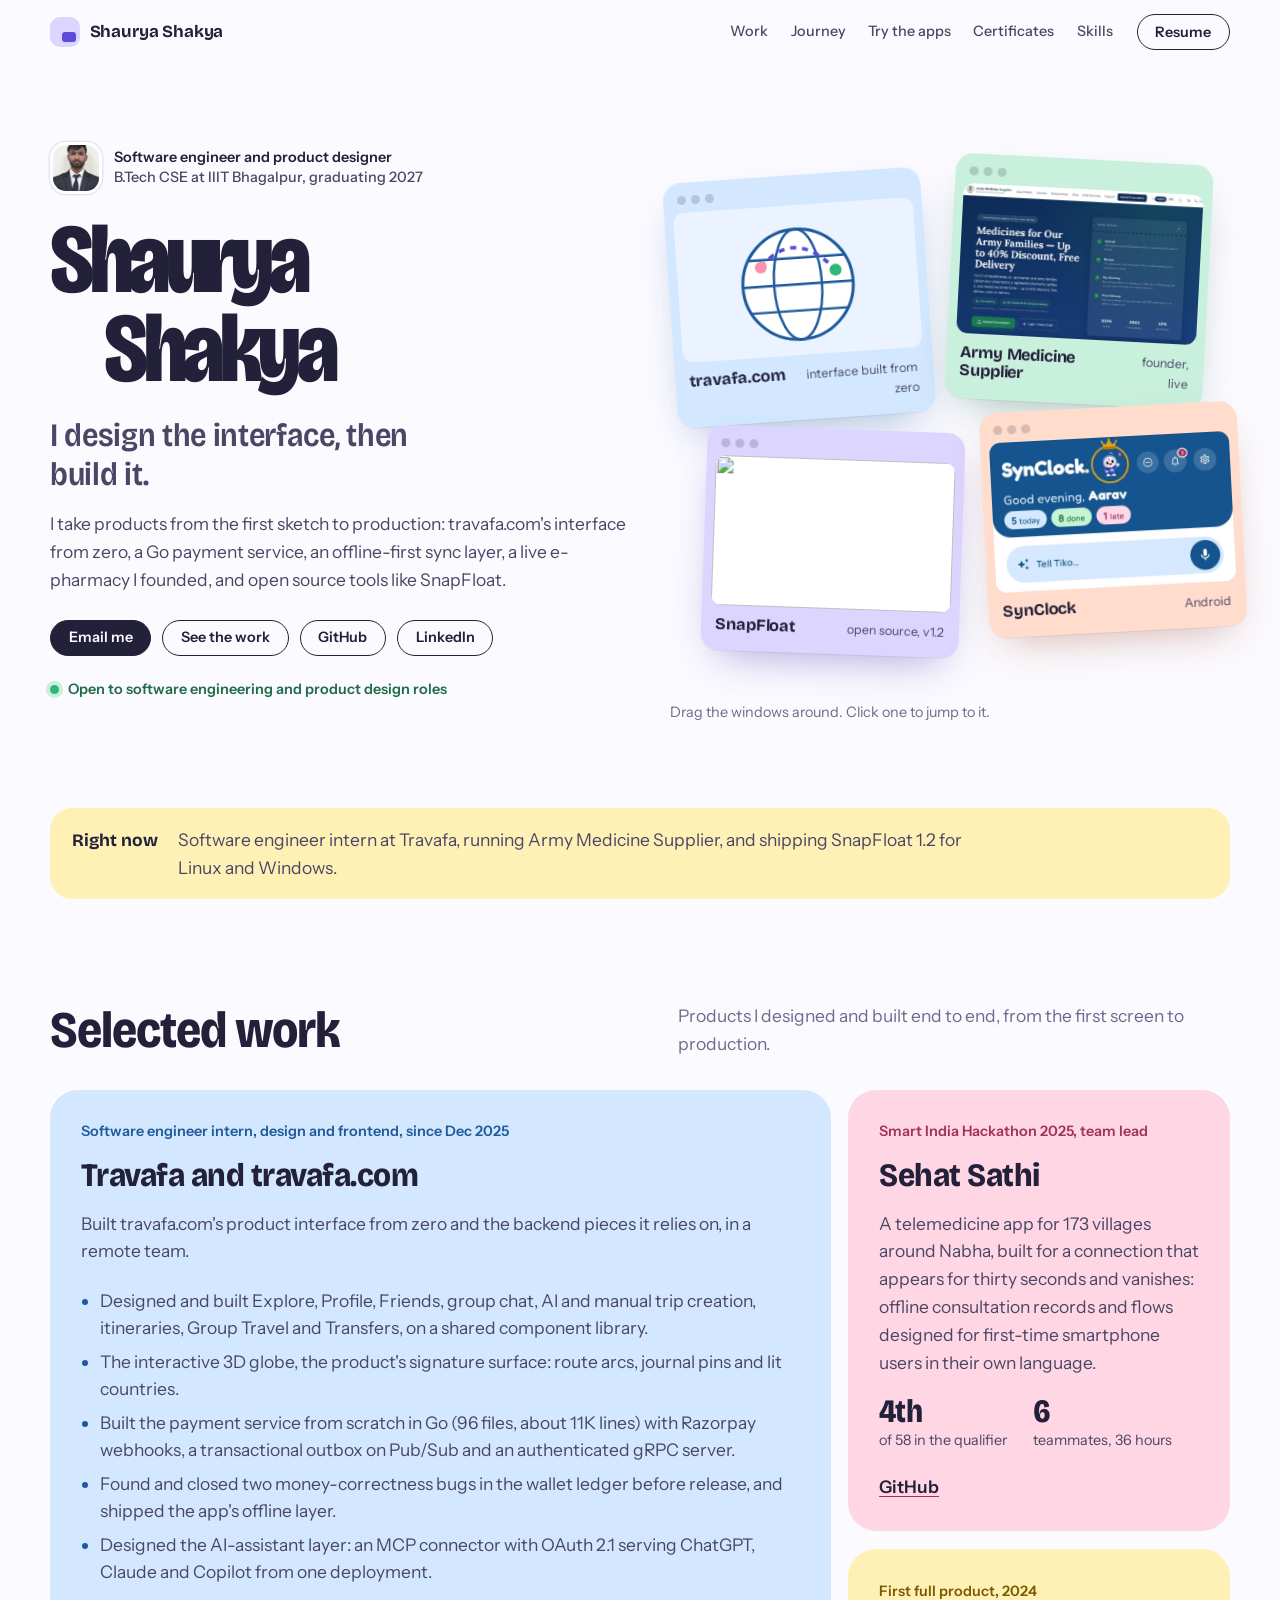
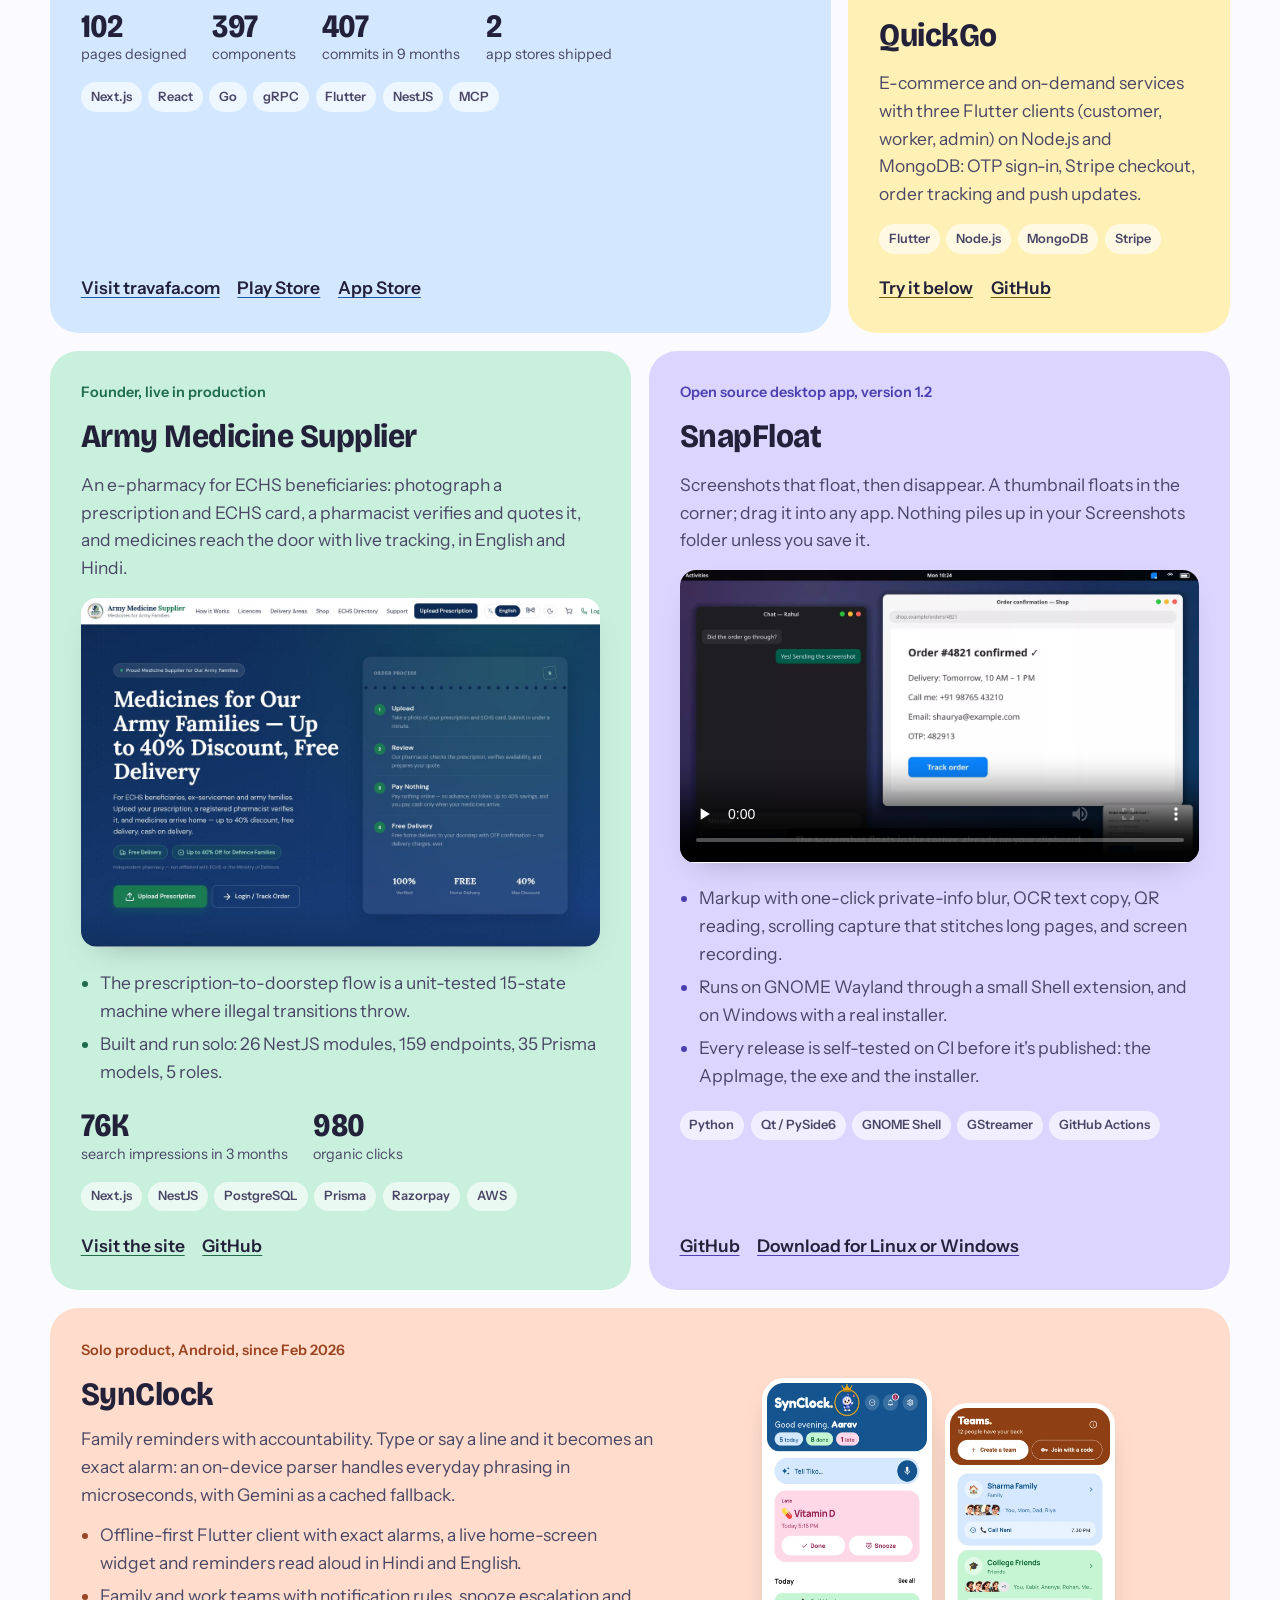
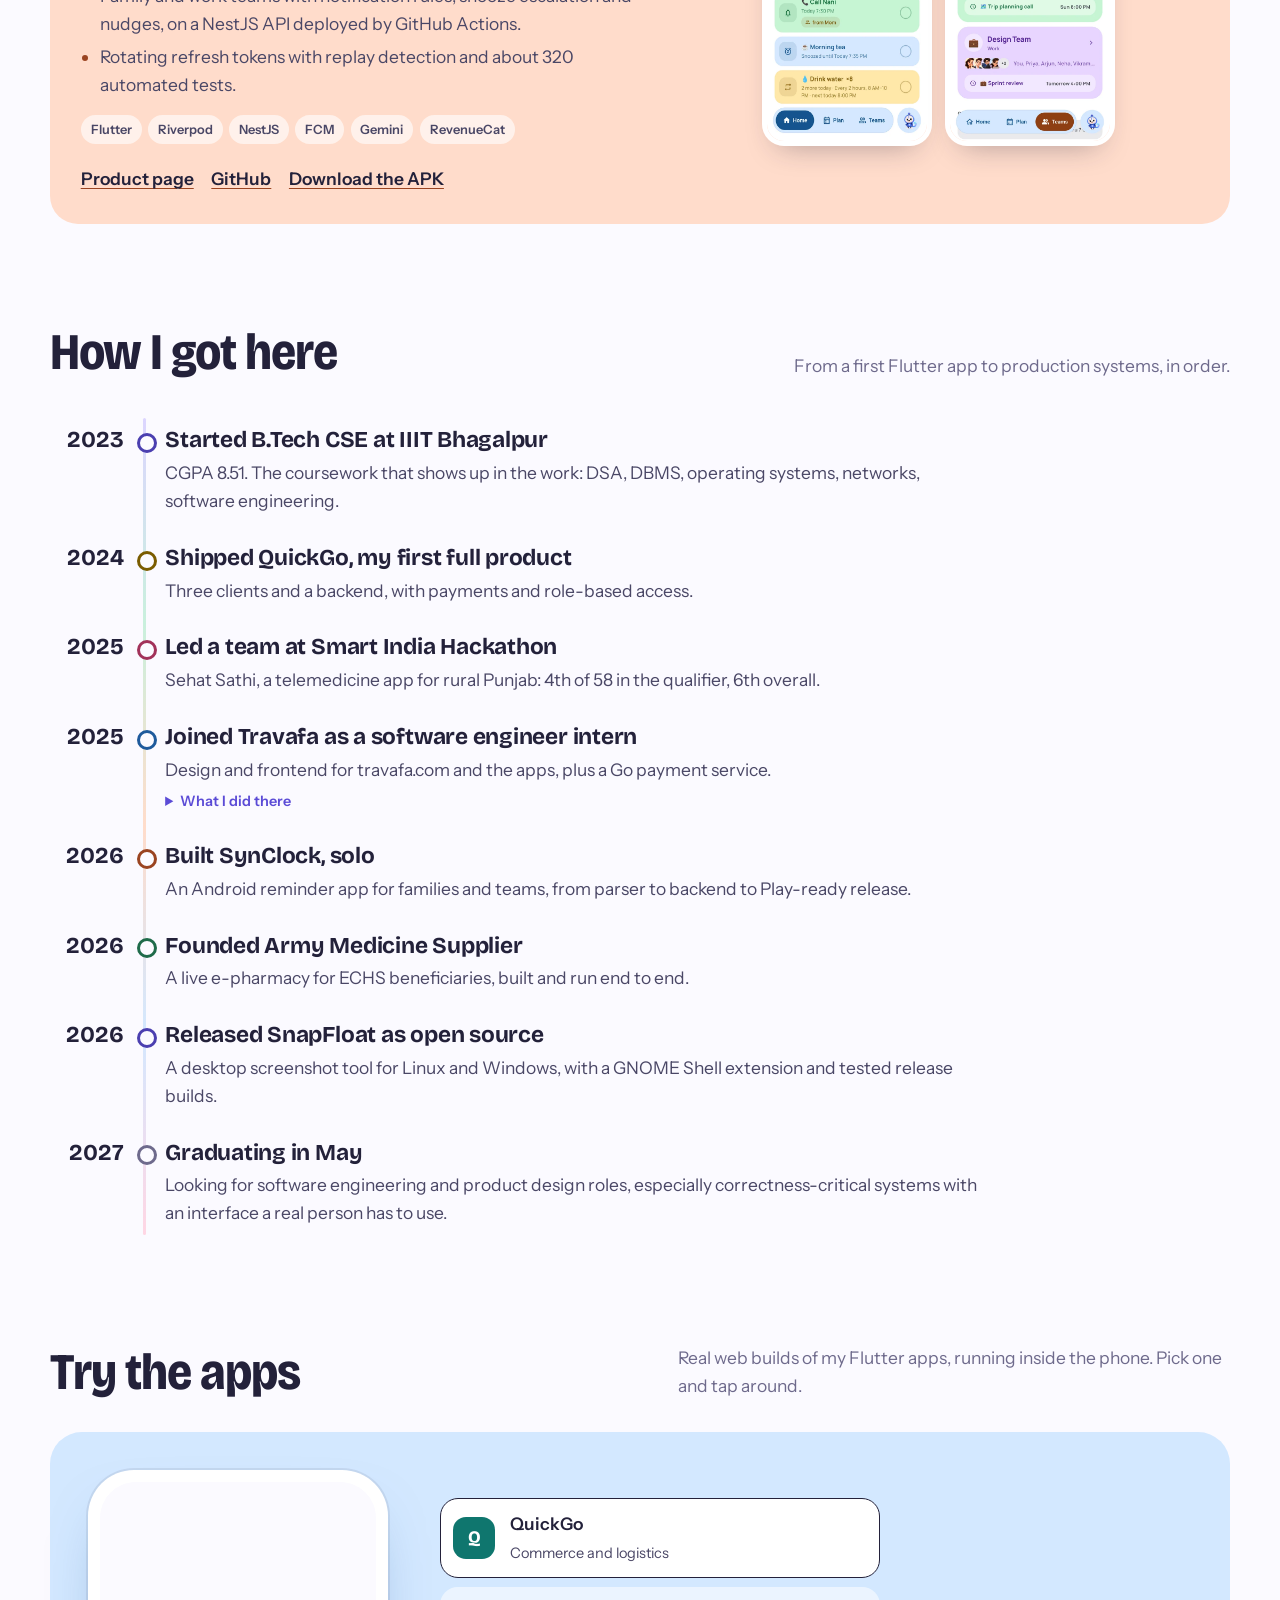
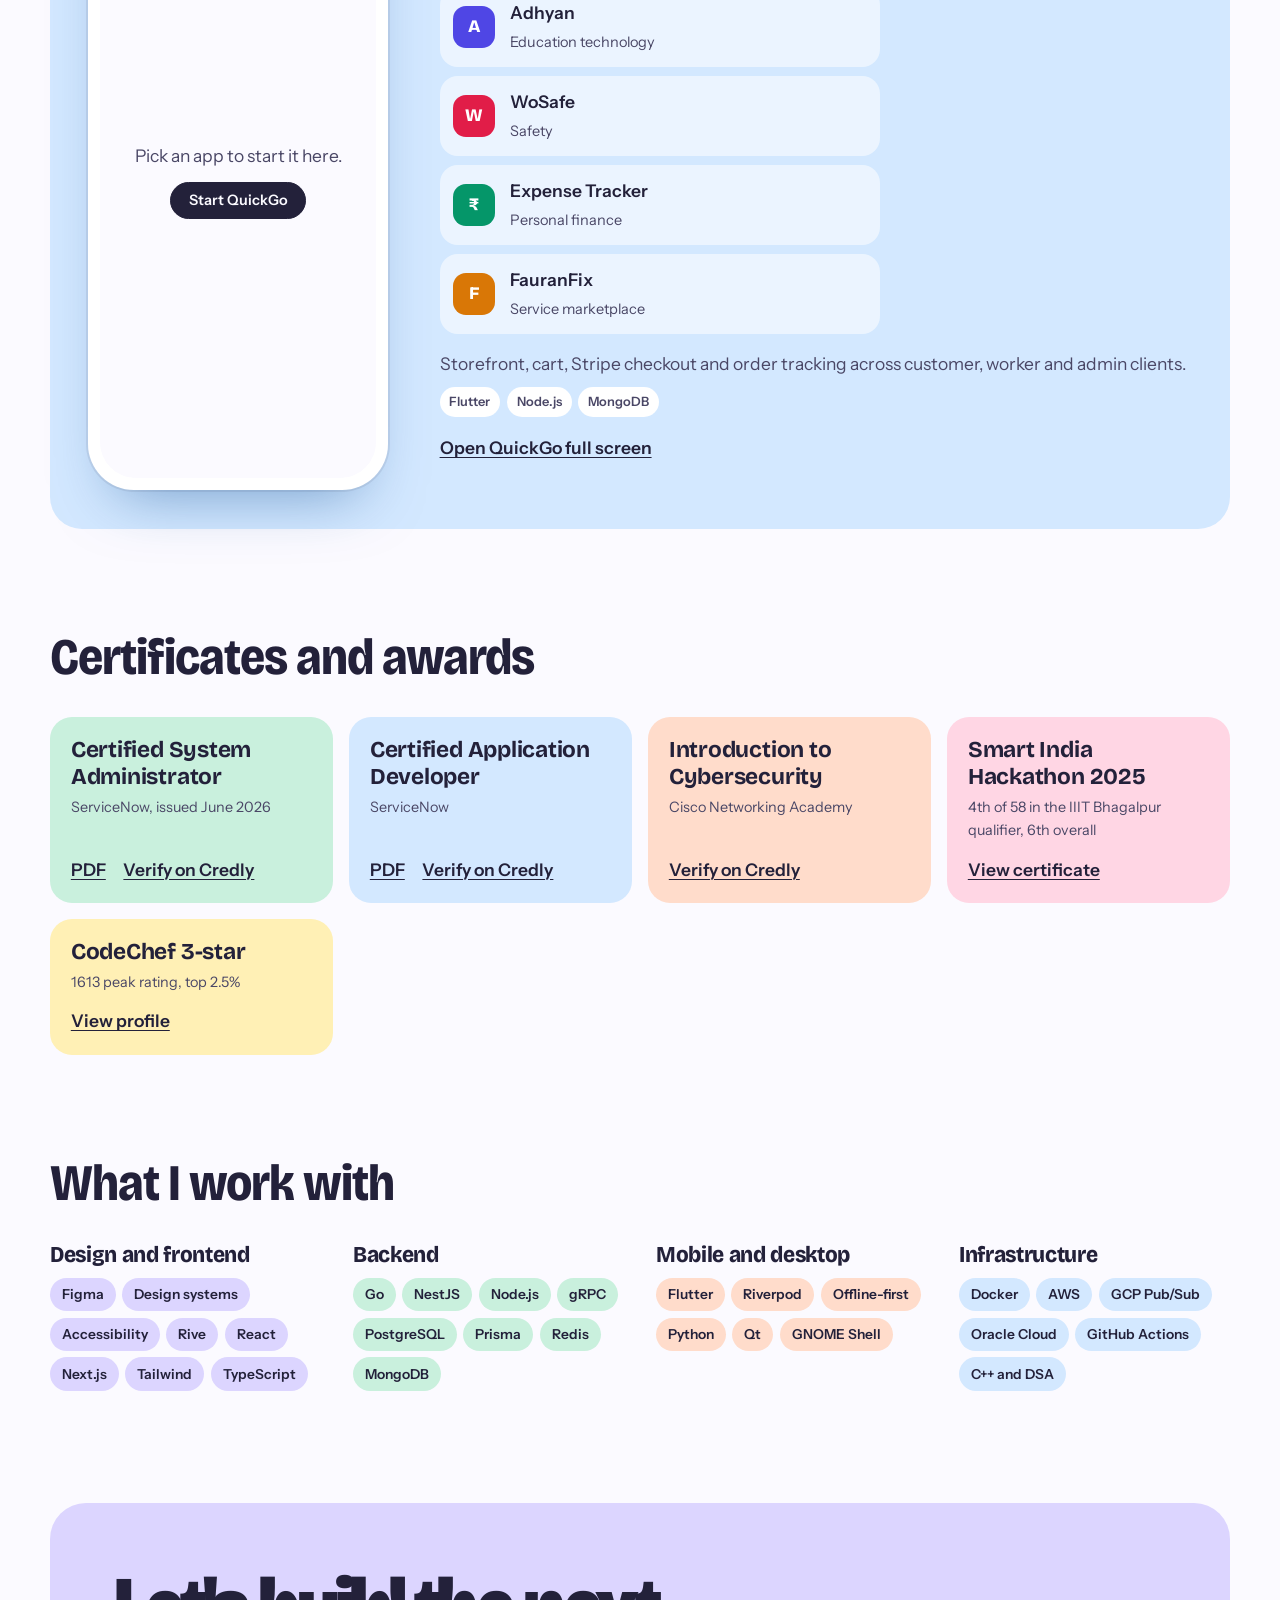
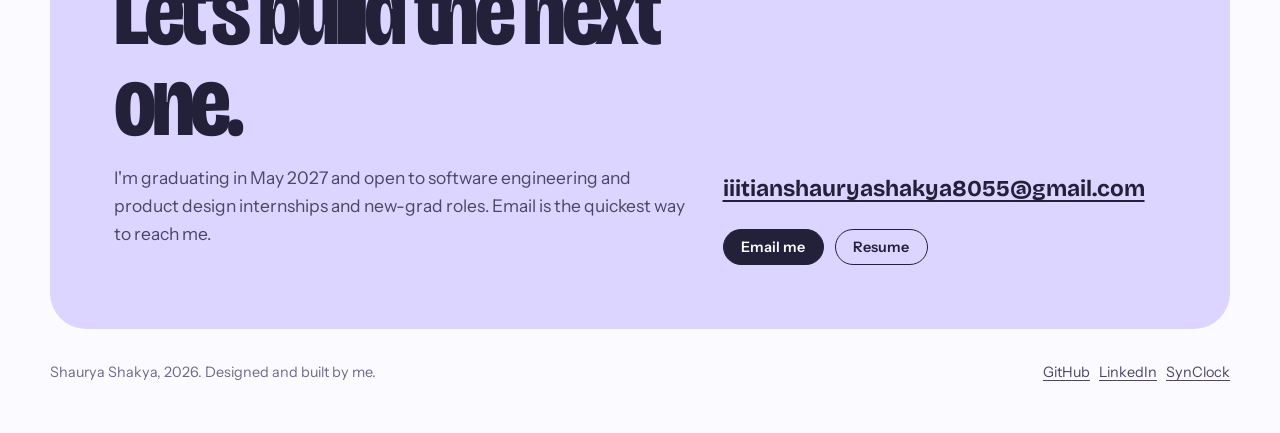
==== commit b9c253ee: "Play the SnapFloat tour video in its project tile" ====
--- a/index.html
+++ b/index.html
@@ -136,7 +136,7 @@
 .links a{font-weight:600; color:var(--ink); text-decoration-color:var(--k)}
 .links a:hover{color:var(--k)}
 .media{border-radius:16px; overflow:hidden; background:#fff; box-shadow:0 14px 30px -18px rgba(35,33,58,.35)}
-.media img{width:100%; height:auto}
+.media img, .media video{width:100%; height:auto; display:block}
 .tile .split{display:grid; grid-template-columns:1.1fr 1fr; gap:1.4rem; align-items:start}
 @media (max-width: 720px){ .tile .split{grid-template-columns:1fr} }
 .phones{display:flex; gap:.8rem; justify-content:center}
@@ -339,14 +339,14 @@
         <span class="kind">Open source desktop app, version 1.2</span>
         <h3>SnapFloat</h3>
         <p>Screenshots that float, then disappear. A thumbnail floats in the corner; drag it into any app. Nothing piles up in your Screenshots folder unless you save it.</p>
-        <div class="media"><img src="https://raw.githubusercontent.com/shaurya-8055/snapfloat/main/docs/demo.gif" alt="SnapFloat demo: capture, mark up, hide private info and drag into a chat" loading="lazy"></div>
+        <div class="media"><video controls preload="none" playsinline poster="snapfloat/poster.webp" width="1280" height="720" aria-label="SnapFloat tour, two minutes, narrated, with captions"><source src="snapfloat/demo.mp4" type="video/mp4"></video></div>
         <ul>
           <li>Markup with one-click private-info blur, OCR text copy, QR reading, scrolling capture that stitches long pages, and screen recording.</li>
           <li>Runs on GNOME Wayland through a small Shell extension, and on Windows with a real installer.</li>
           <li>Every release is self-tested on CI before it's published: the AppImage, the exe and the installer.</li>
         </ul>
         <div class="chips"><span class="chip">Python</span><span class="chip">Qt / PySide6</span><span class="chip">GNOME Shell</span><span class="chip">GStreamer</span><span class="chip">GitHub Actions</span></div>
-        <div class="links"><a href="https://github.com/shaurya-8055/snapfloat" target="_blank" rel="noopener">GitHub</a><a href="https://github.com/shaurya-8055/snapfloat/releases/latest" target="_blank" rel="noopener">Download</a></div>
+        <div class="links"><a href="https://github.com/shaurya-8055/snapfloat" target="_blank" rel="noopener">GitHub</a><a href="https://github.com/shaurya-8055/snapfloat/releases/latest" target="_blank" rel="noopener">Download for Linux or Windows</a></div>
       </article>
 
       <article class="tile full" id="synclock" style="--c:var(--peach); --k:var(--peach-ink)">
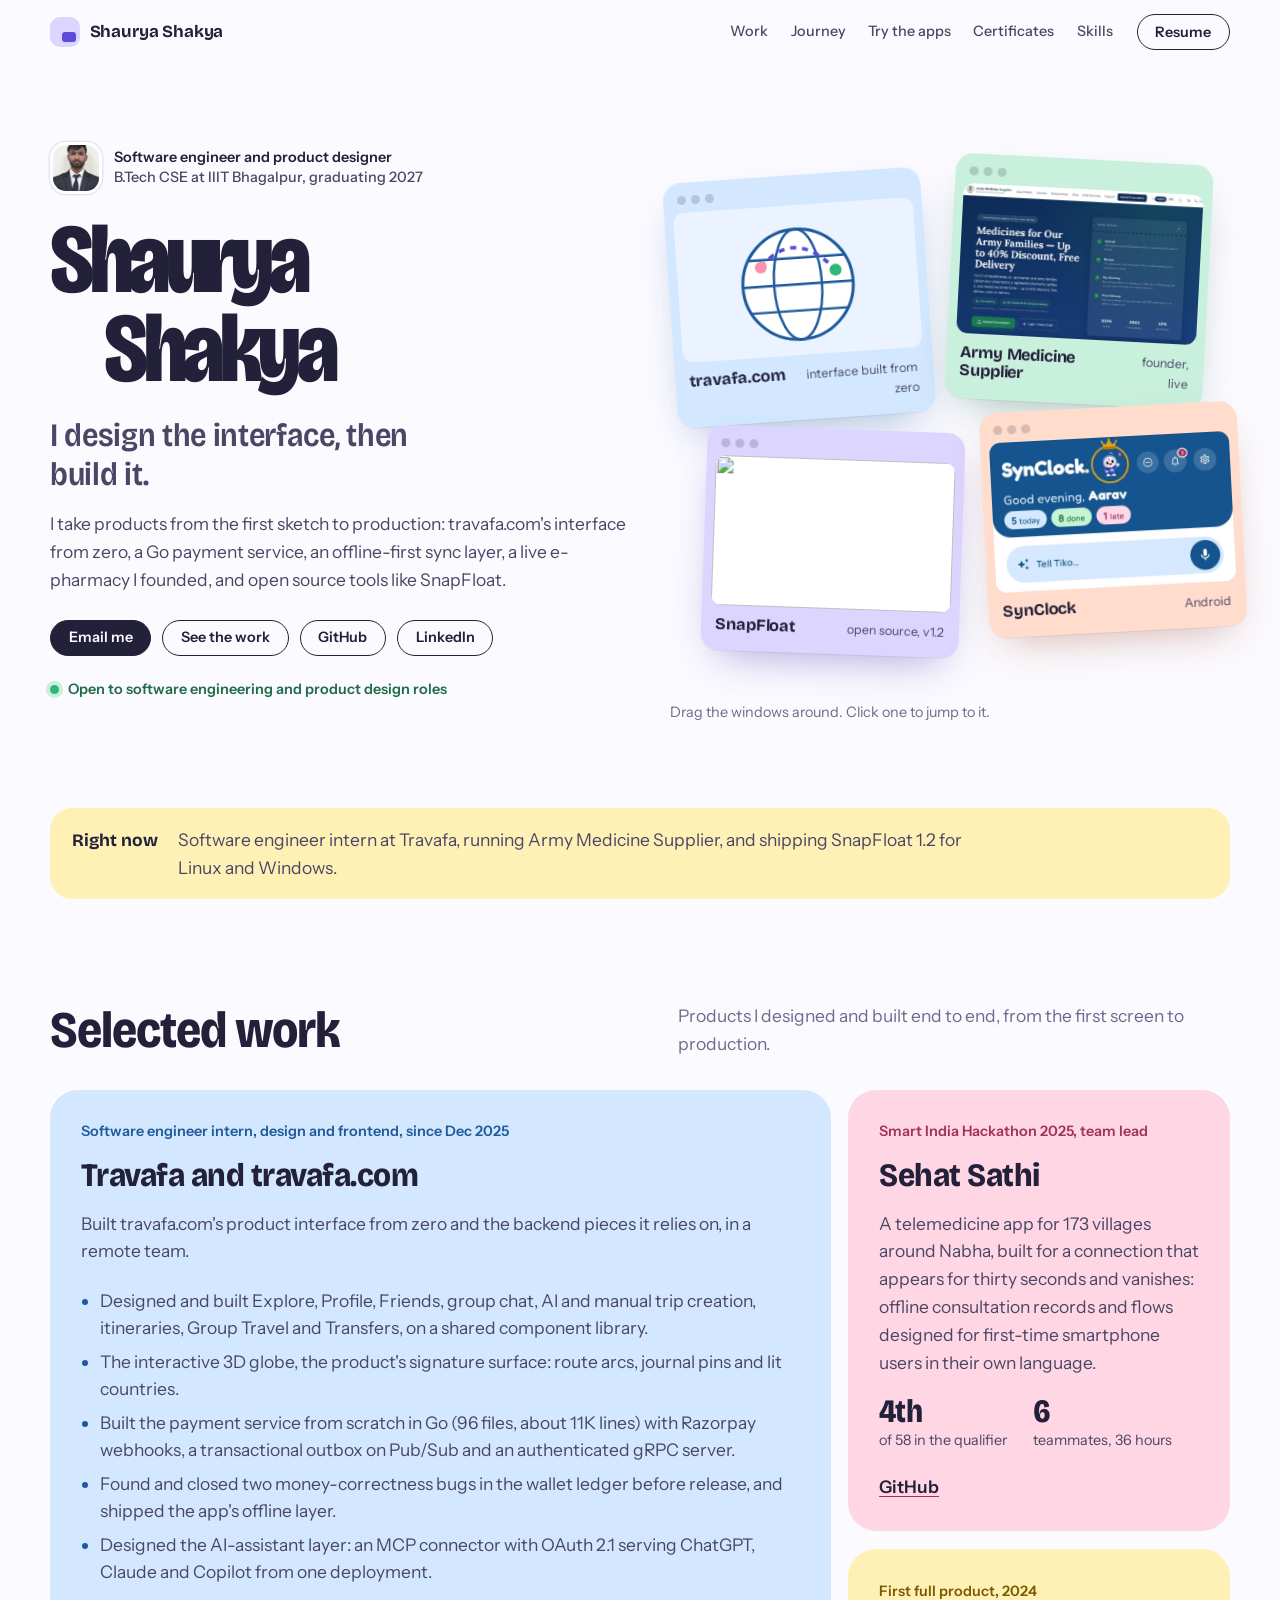
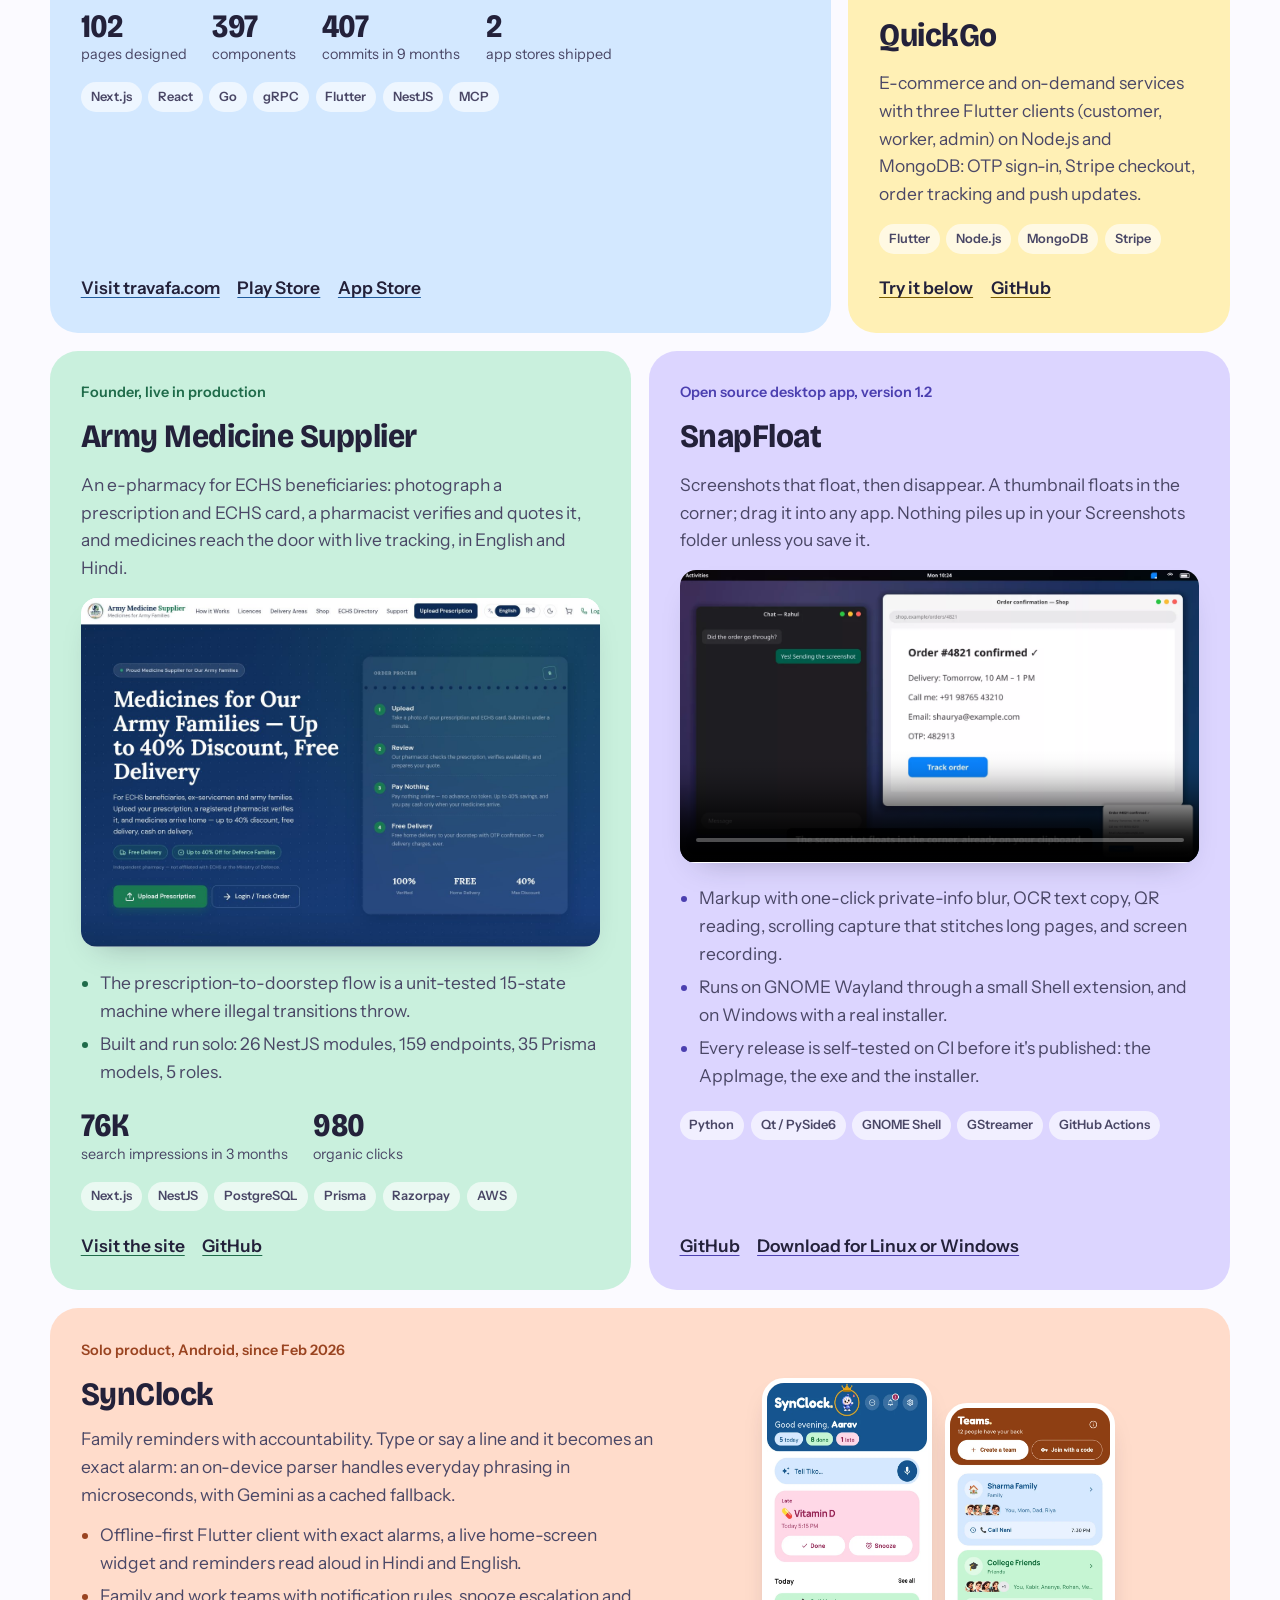
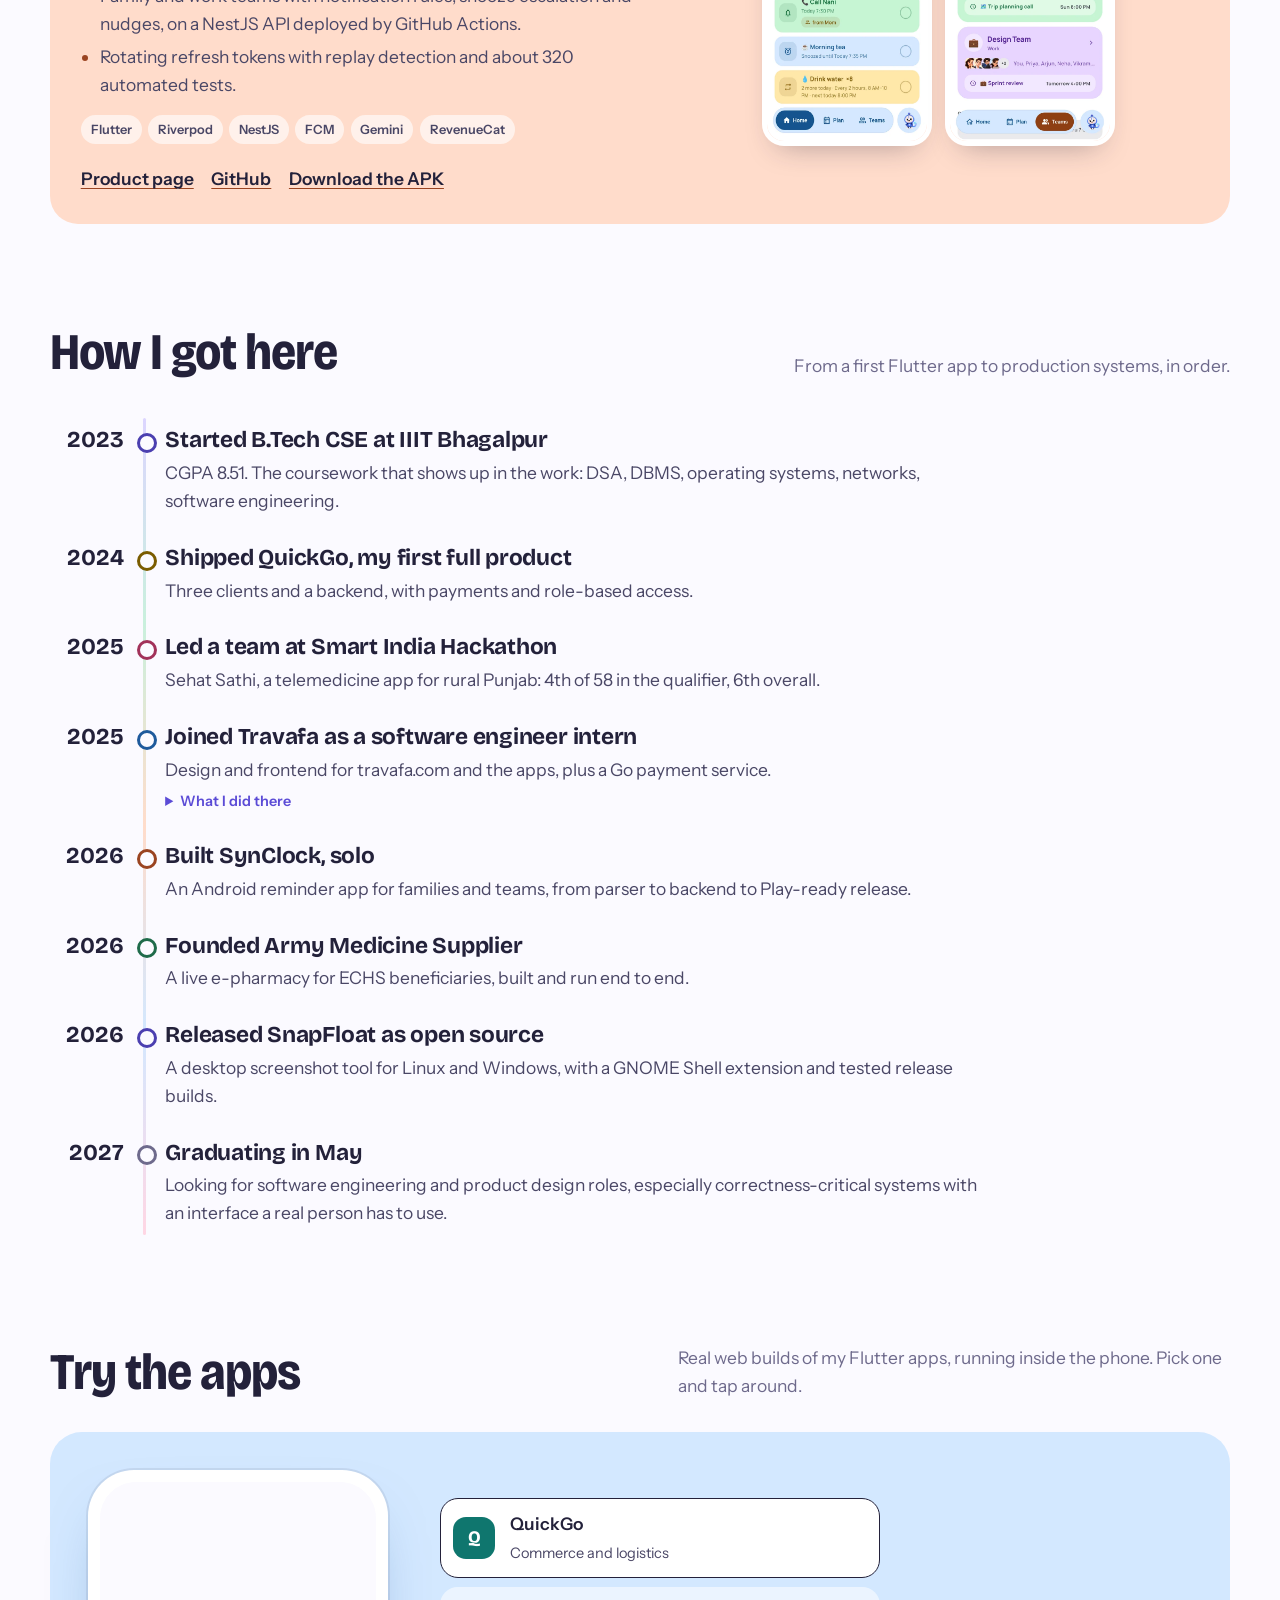
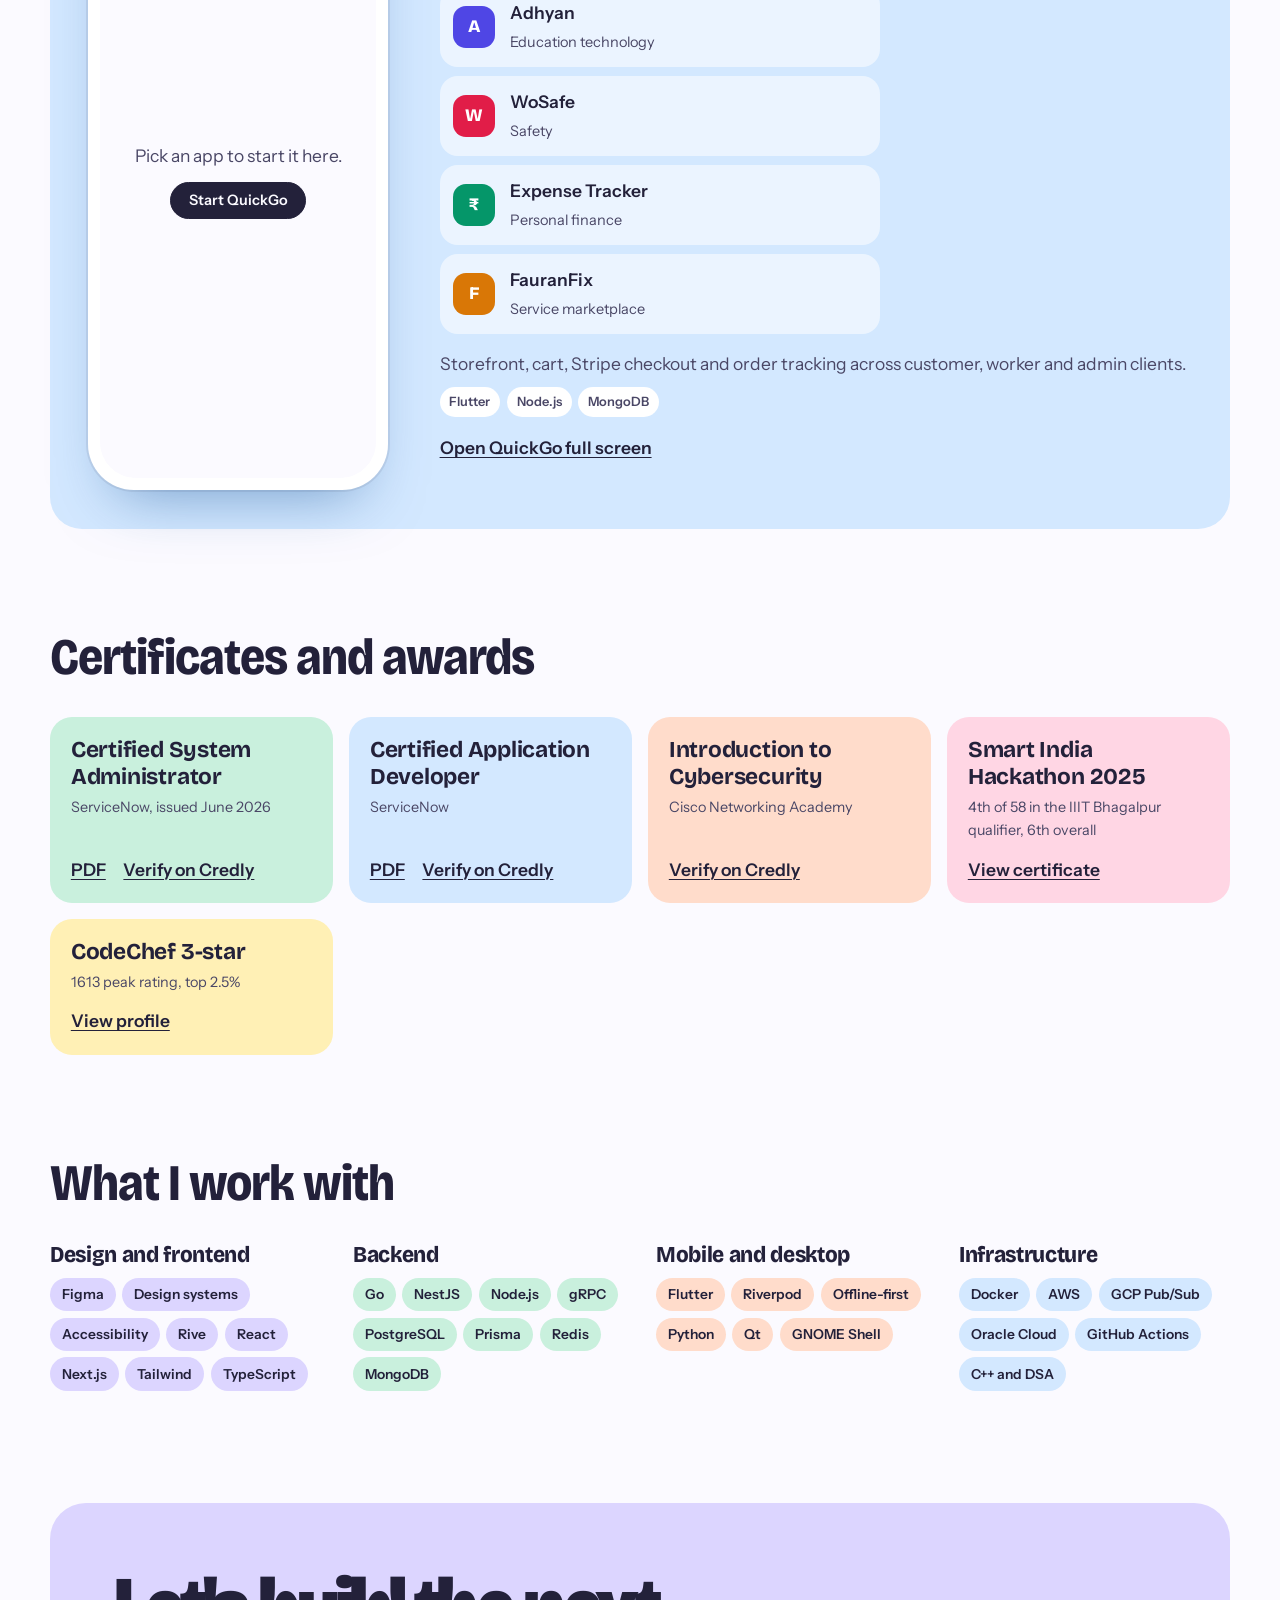
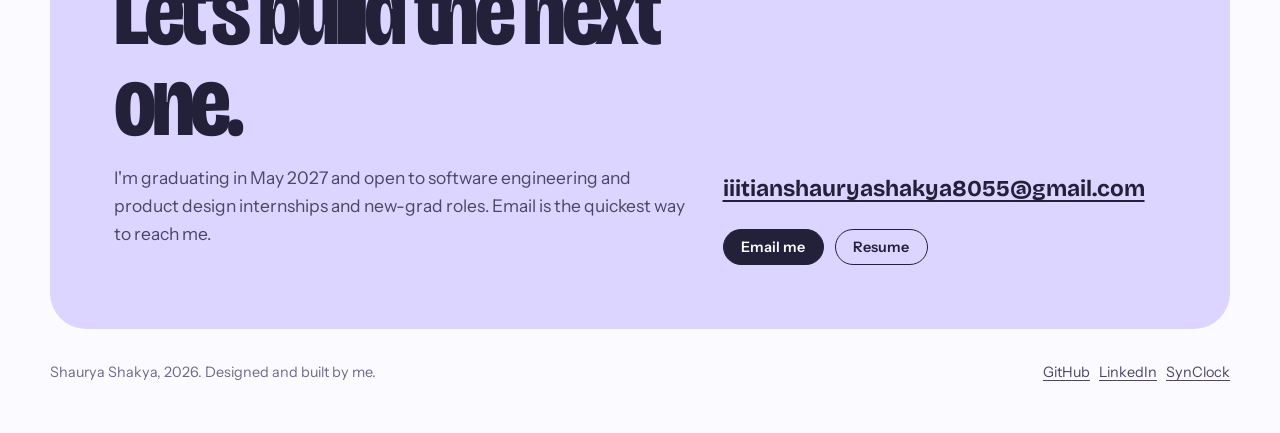
==== commit 8a1ed747: "Describe the current Adhyan and Expense Tracker apps accurately" ====
--- a/index.html
+++ b/index.html
@@ -503,11 +503,11 @@
     {name: "QuickGo", kind: "Commerce and logistics", slug: "QUICKGO", color: "#0F766E", ic: "Q",
      desc: "Storefront, cart, Stripe checkout and order tracking across customer, worker and admin clients.", tech: ["Flutter", "Node.js", "MongoDB"]},
     {name: "Adhyan", kind: "Education technology", slug: "adhyan", color: "#4F46E5", ic: "A",
-     desc: "An interactive learning platform with course navigation and real-time progress tracking.", tech: ["Flutter", "Firebase"]},
+     desc: "A school app for students, parents, teachers and admins: timetables, homework, timed tests, attendance, fees and results on one shared backend. The demo stops at sign-in; accounts come from the school.", tech: ["Flutter", "Riverpod", "Node.js"]},
     {name: "WoSafe", kind: "Safety", slug: "wosafe", color: "#E11D48", ic: "W",
      desc: "A women's safety app with one-tap SOS alerts, live location sharing and an emergency resource directory.", tech: ["Flutter", "Maps", "FCM"]},
     {name: "Expense Tracker", kind: "Personal finance", slug: "expense_tracker_app", color: "#059669", ic: "₹",
-     desc: "Daily spending with categorised expenses and visual breakdowns of where the money goes.", tech: ["Flutter", "SQLite"]},
+     desc: "Daily spending with categorised expenses and visual breakdowns of where the money goes, synced to your account.", tech: ["Flutter", "Node.js", "PostgreSQL"]},
     {name: "FauranFix", kind: "Service marketplace", slug: "fauranfix", color: "#D97706", ic: "F",
      desc: "Connects homeowners with skilled professionals, from plumbing to same-day repairs.", tech: ["Flutter", "Firebase"]},
   ];
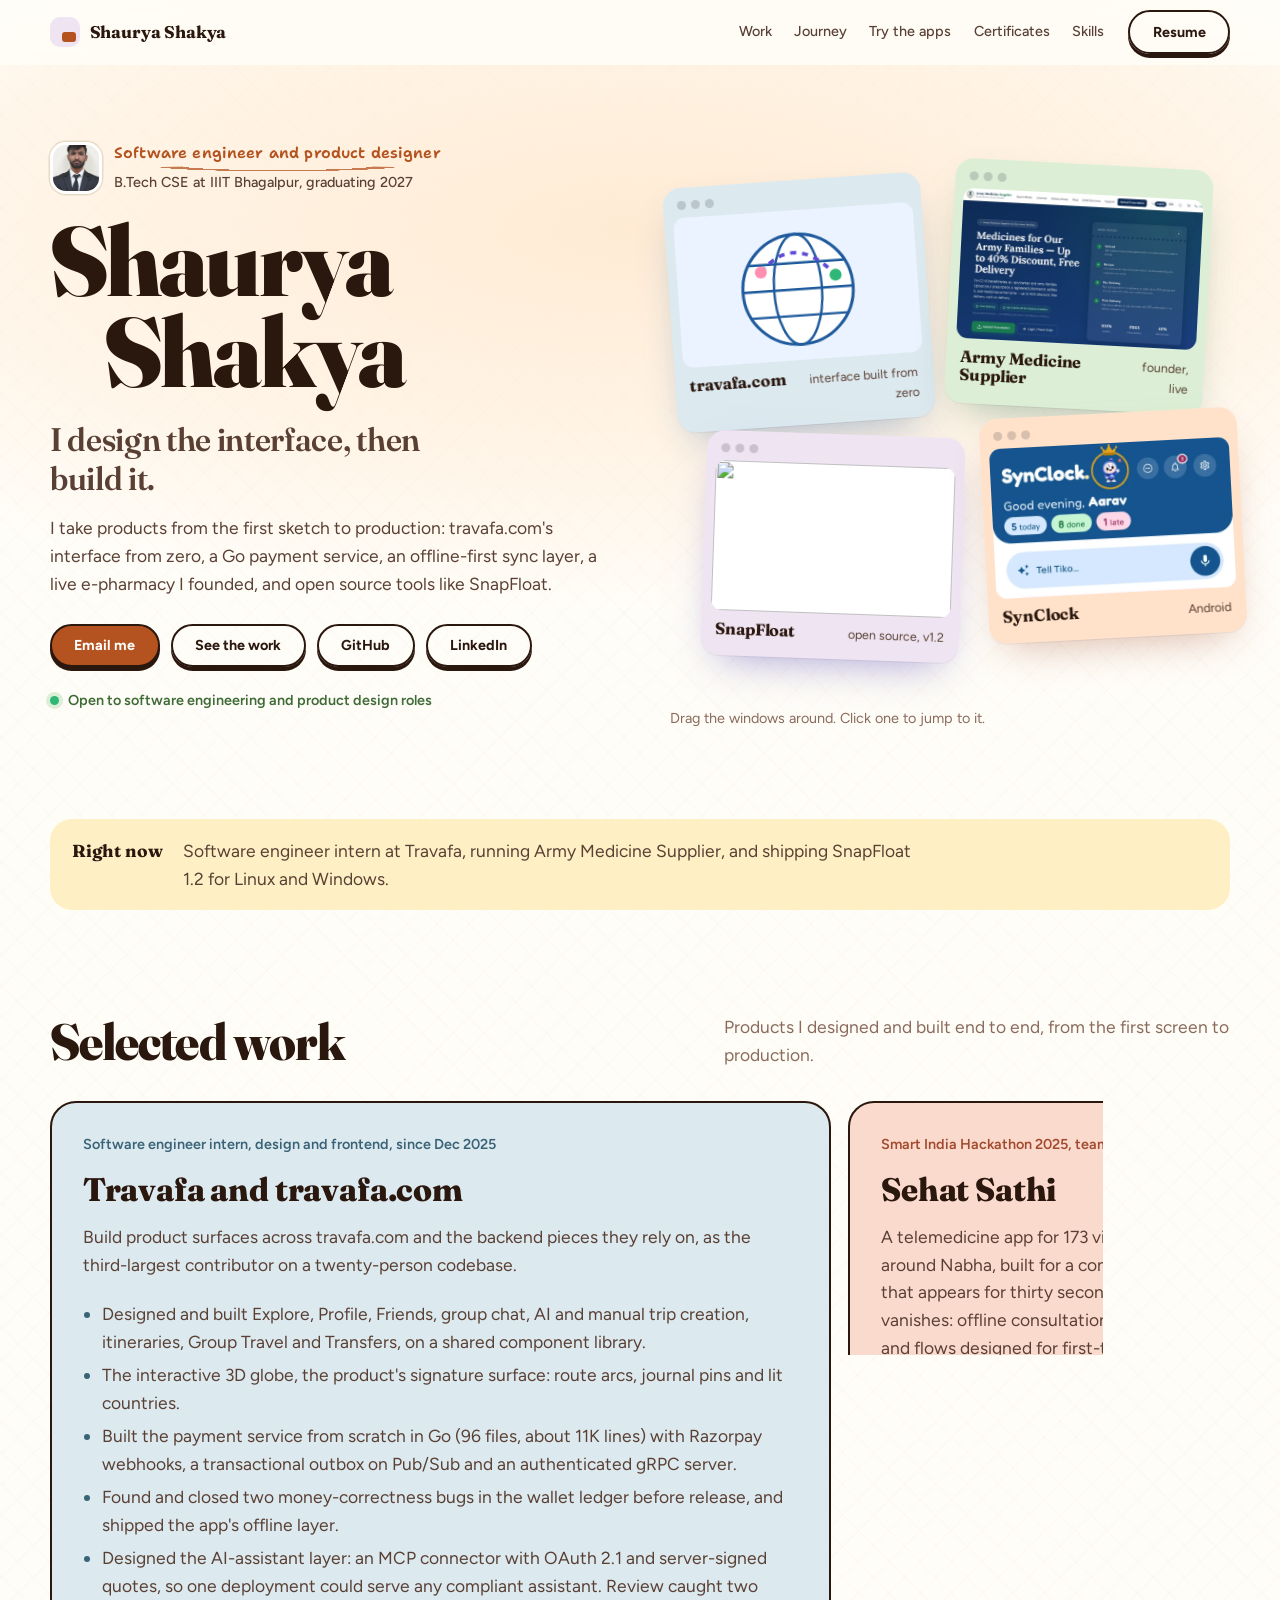
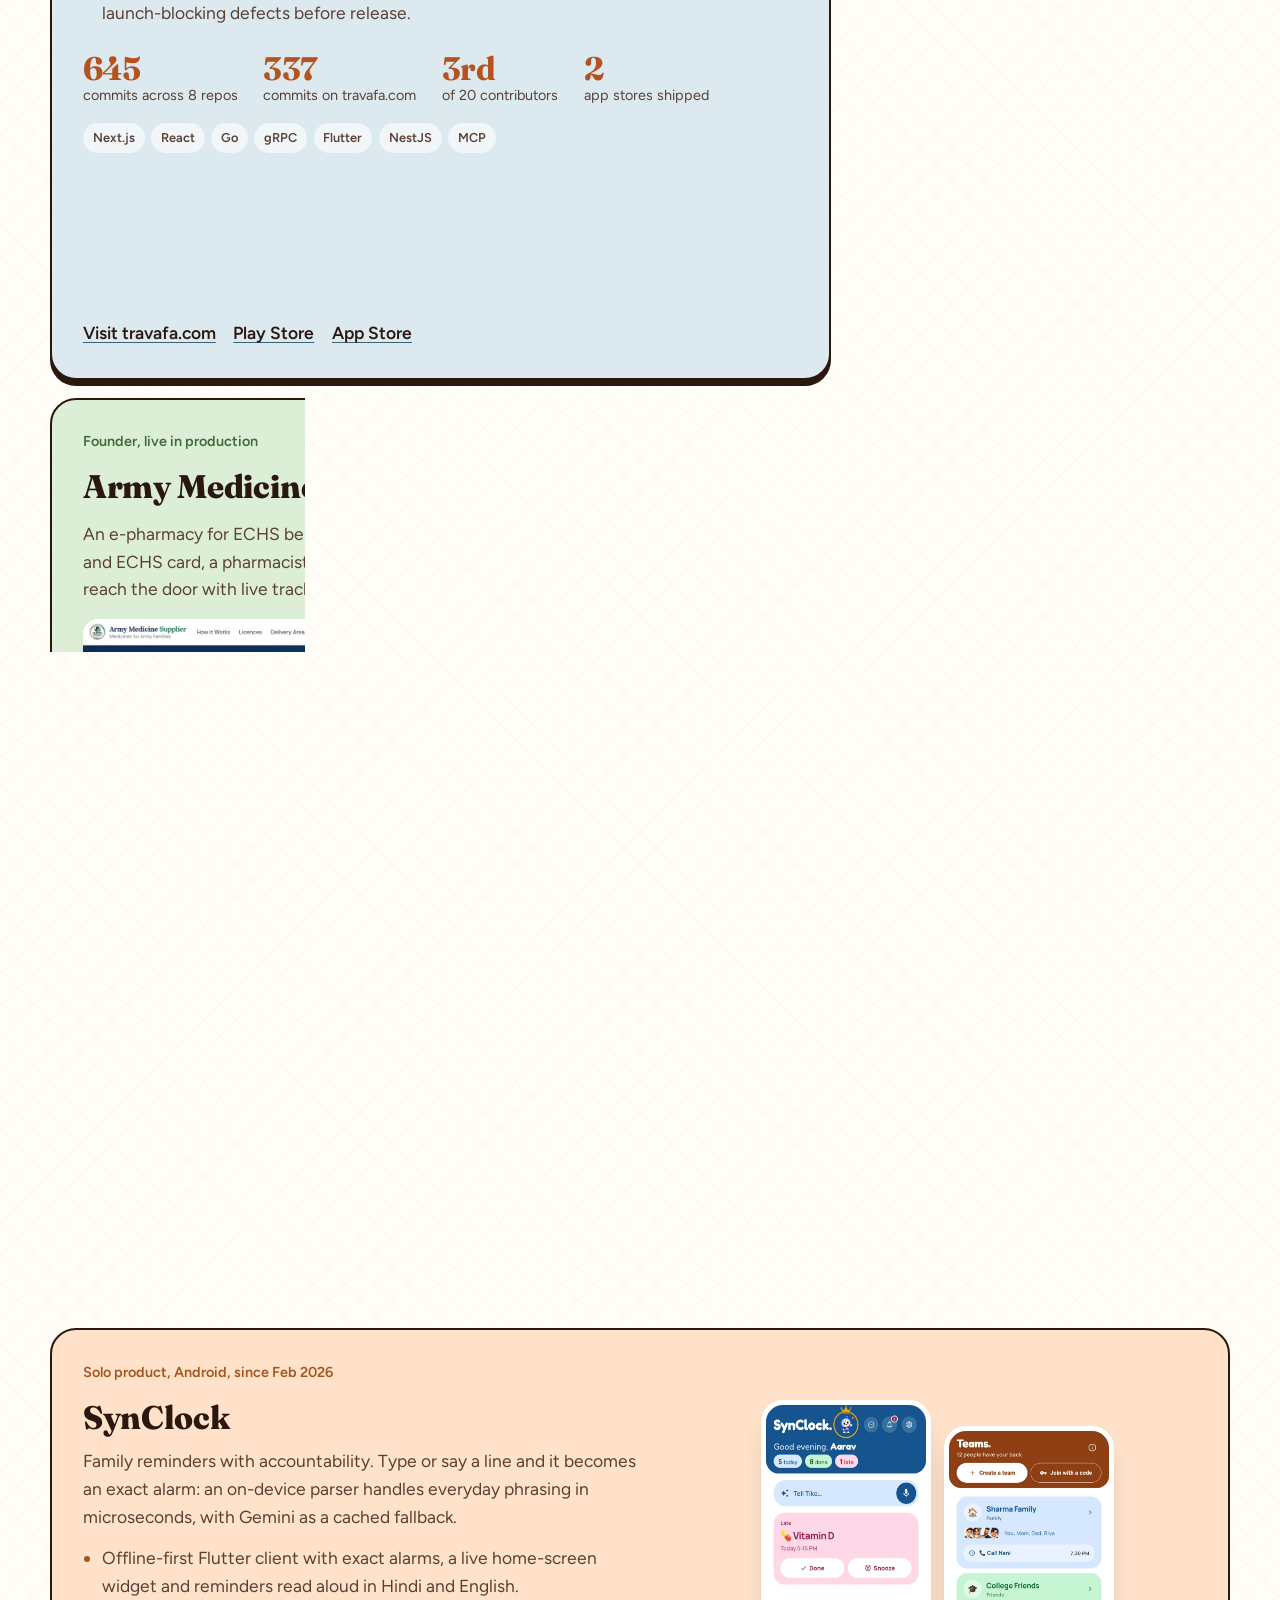
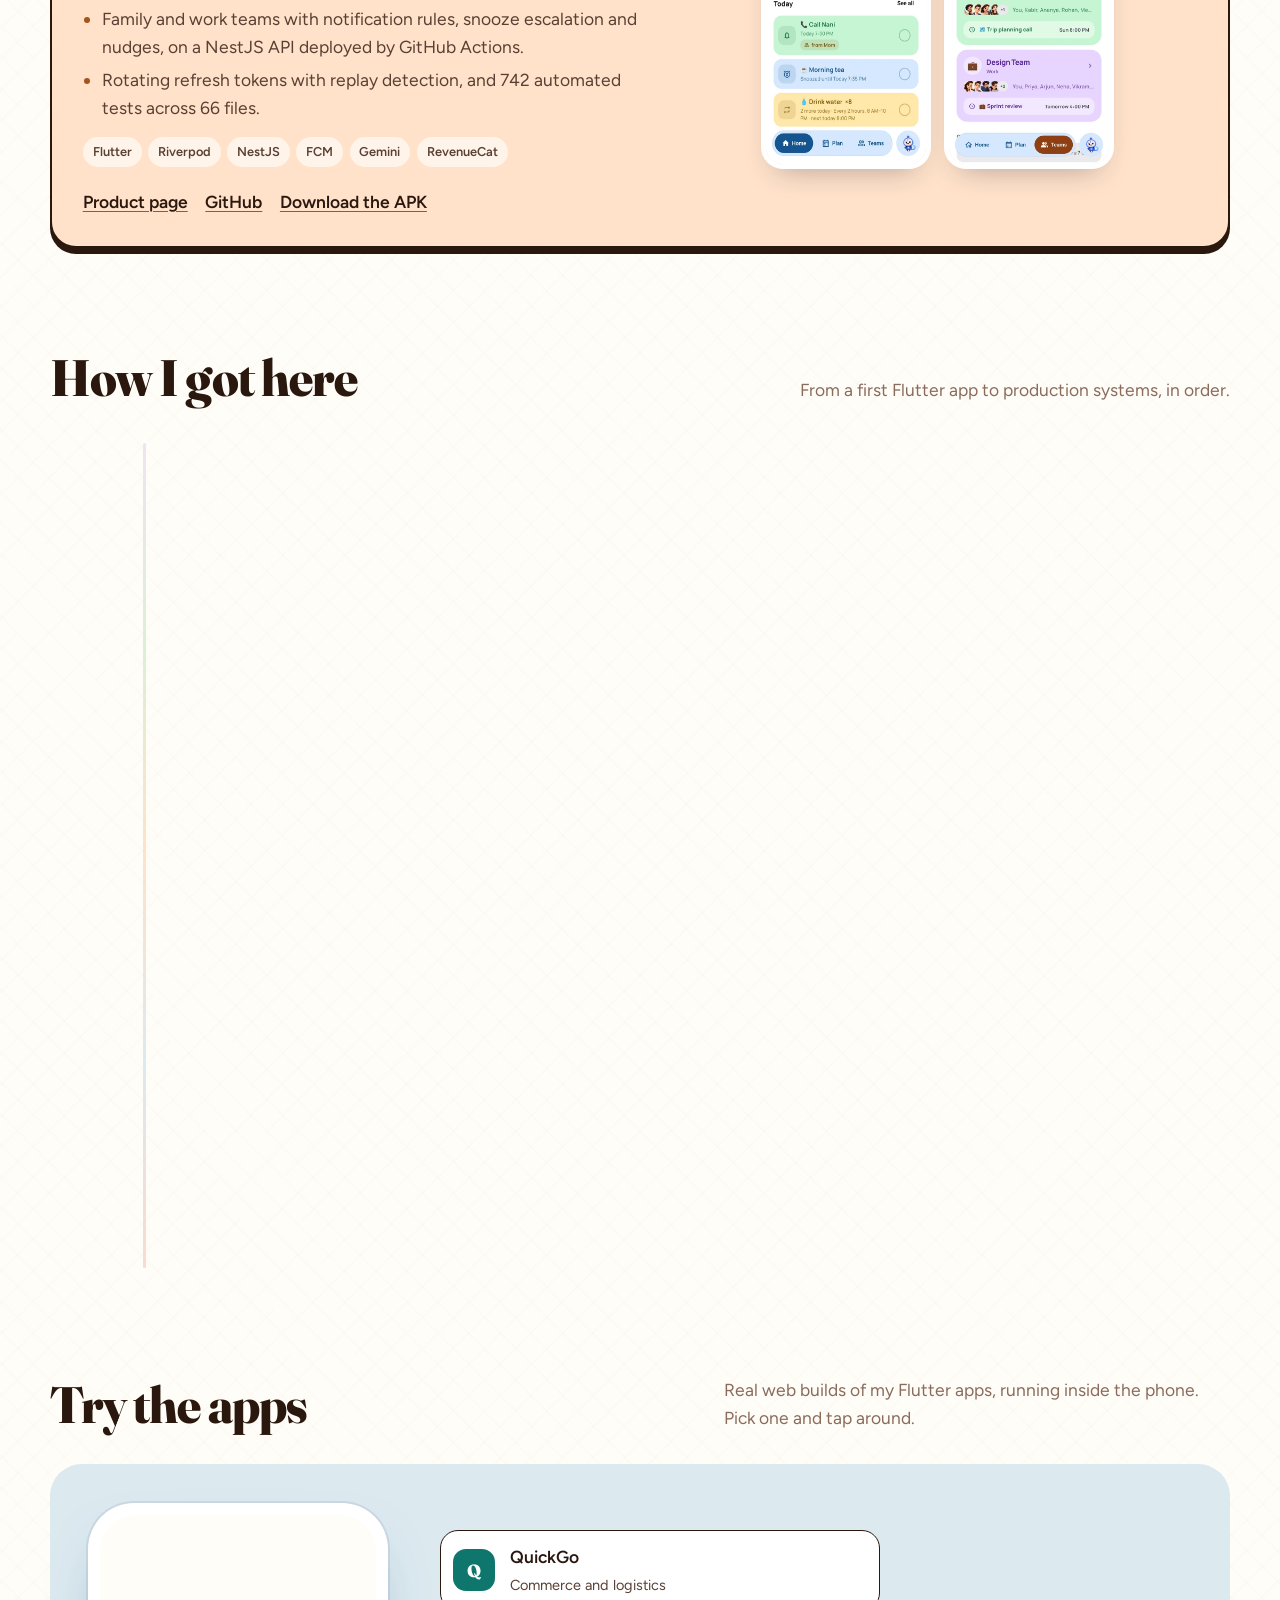
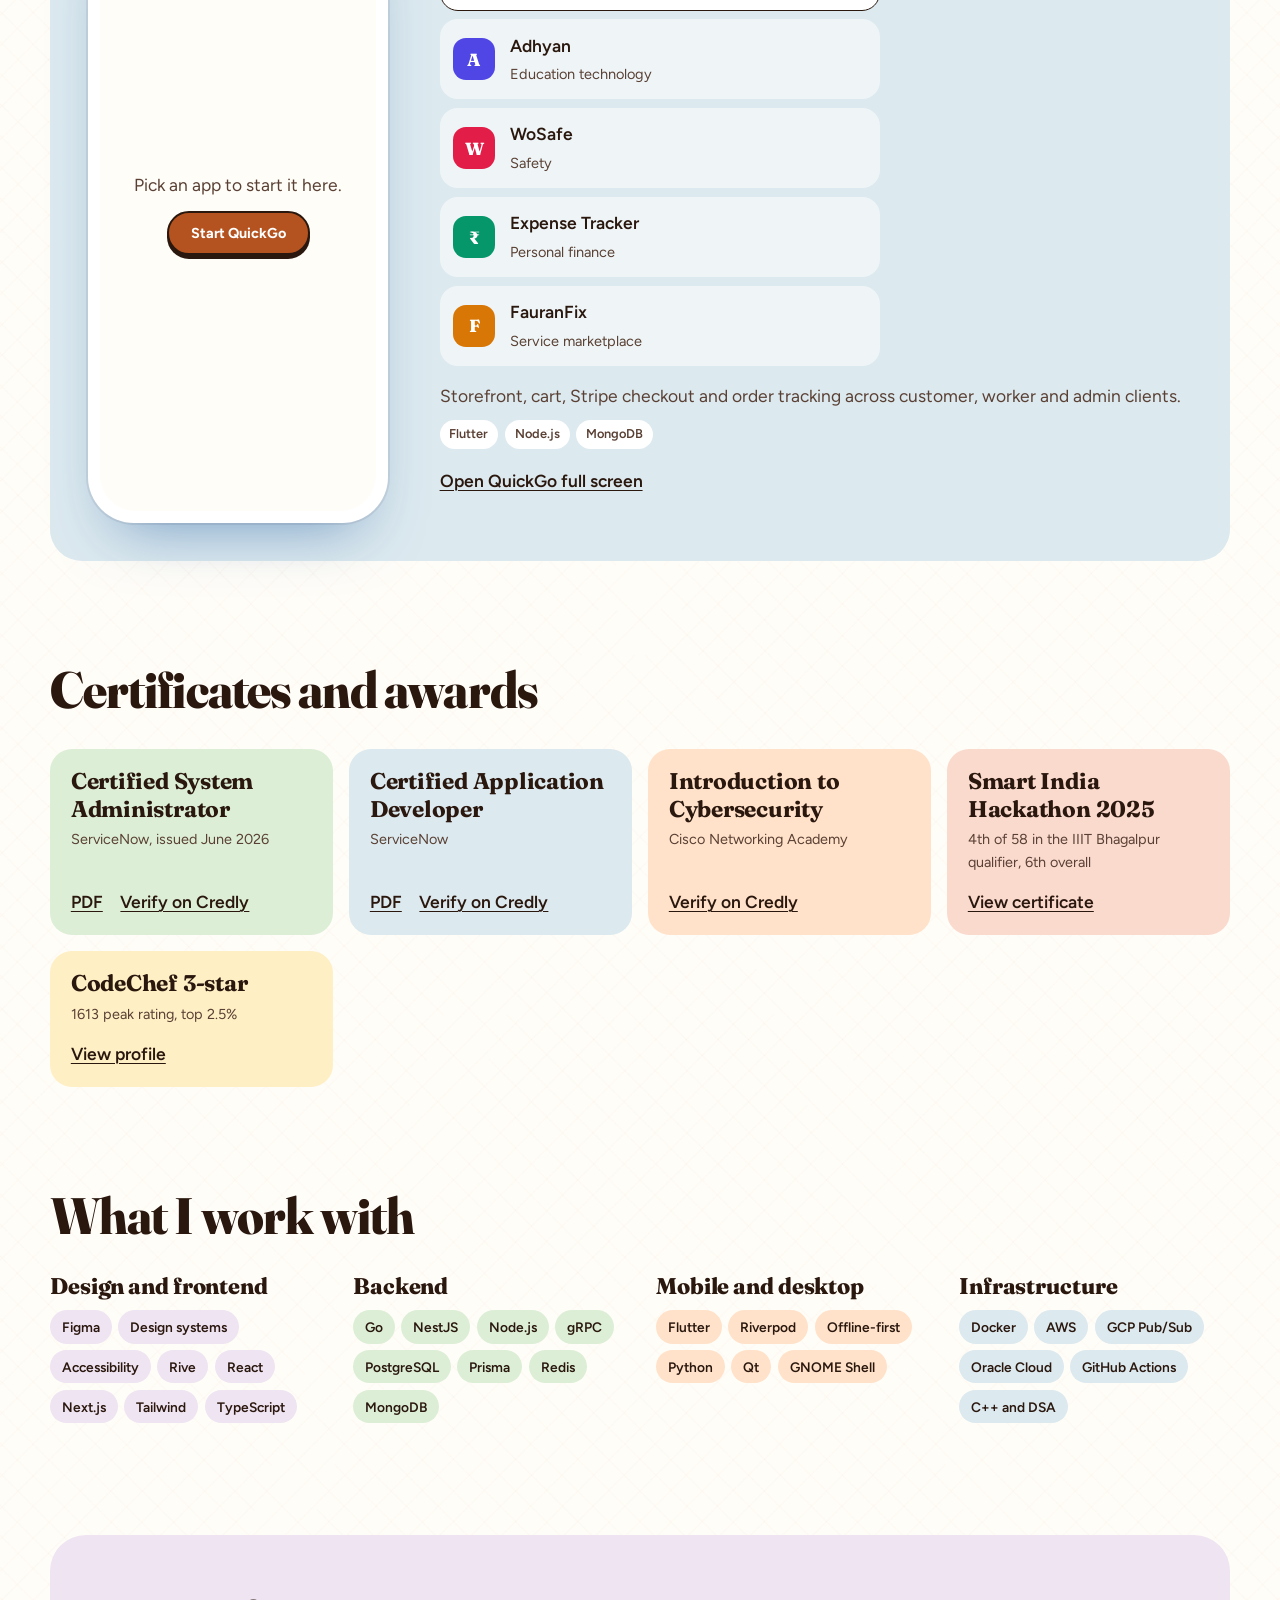
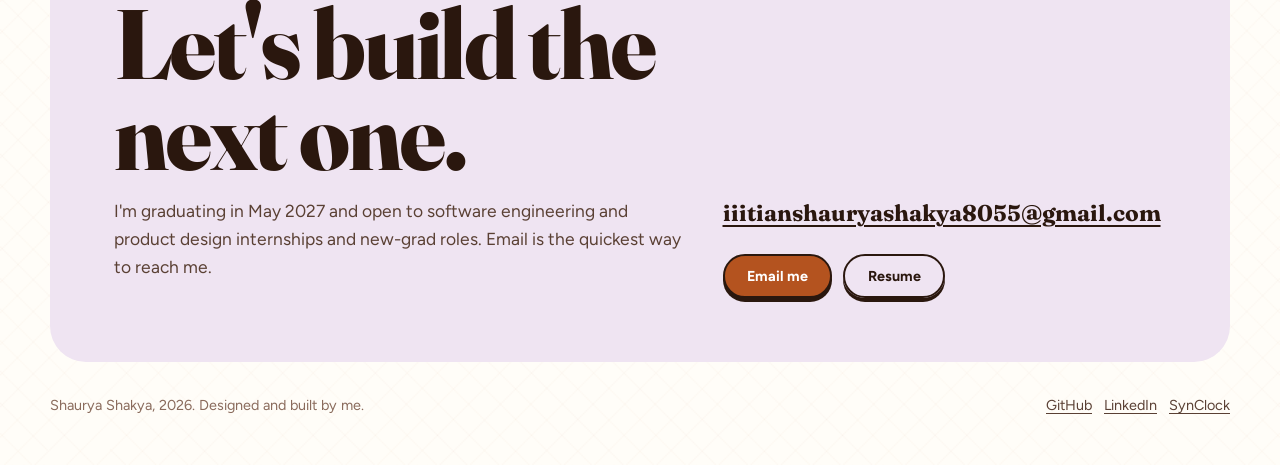
==== commit e47eee2f: "Restyle the site and correct the project figures Warm cream palette with Fraunces, Figtree and a han" ====
--- a/index.html
+++ b/index.html
@@ -12,15 +12,15 @@
 <link rel="icon" href="data:image/svg+xml,<svg xmlns='http://www.w3.org/2000/svg' viewBox='0 0 64 64'><rect width='64' height='64' rx='18' fill='%23DCD5FF'/><rect x='30' y='32' width='24' height='18' rx='5' fill='%235B4BD6'/><text x='12' y='40' font-size='30' font-family='Arial' font-weight='800' fill='%2323213A'>S</text></svg>">
 <link rel="preconnect" href="https://fonts.googleapis.com">
 <link rel="preconnect" href="https://fonts.gstatic.com" crossorigin>
-<link href="https://fonts.googleapis.com/css2?family=Bricolage+Grotesque:opsz,wdth,wght@12..96,75..100,400..800&family=Instrument+Sans:wght@400;500;600&display=swap" rel="stylesheet">
+<link href="https://fonts.googleapis.com/css2?family=Fraunces:opsz,wght@9..144,400..900&family=Figtree:wght@400;500;600;700;800&family=Shantell+Sans:wght@400;600&display=swap" rel="stylesheet">
 <style>
 :root{
-  --paper:#FBFAFF; --ink:#23213A; --ink-2:#4A4766; --ink-3:#6E6A8C; --line:#E7E3F5;
-  --link:#5B4BD6; --link-hover:#4535B8;
-  --lilac:#DCD5FF; --mint:#C9F0DD; --peach:#FFDCCB; --butter:#FFF0B5; --sky:#D3E8FF; --rose:#FFD6E4;
-  --lilac-ink:#4B3FB0; --mint-ink:#1F6B4A; --peach-ink:#9A4421; --butter-ink:#7A5C00; --sky-ink:#1E5A9C; --rose-ink:#A2325A;
-  --display:"Bricolage Grotesque", "Segoe UI", system-ui, sans-serif;
-  --body:"Instrument Sans", "Segoe UI", system-ui, sans-serif;
+  --paper:#FFFDF8; --ink:#2A170E; --ink-2:#5A4034; --ink-3:#8A6B5C; --line:#E8DCC8;
+  --link:#B4531F; --link-hover:#8C3D12;
+  --lilac:#EFE4F2; --mint:#DCEFD6; --peach:#FFE2C9; --butter:#FFEFC4; --sky:#DCE9EF; --rose:#FBDACE;
+  --lilac-ink:#6B4A7A; --mint-ink:#3E6B36; --peach-ink:#A4541D; --butter-ink:#8A6A10; --sky-ink:#3A6377; --rose-ink:#A24A2E;
+  --display:"Fraunces", Georgia, serif;
+  --body:"Figtree", "Segoe UI", system-ui, sans-serif;
   --step--1:clamp(.84rem, .82rem + .1vw, .9rem);
   --step-0:clamp(1rem, .97rem + .15vw, 1.09rem);
   --step-1:clamp(1.2rem, 1.12rem + .4vw, 1.42rem);
@@ -28,6 +28,9 @@
   --step-3:clamp(2rem, 1.6rem + 2vw, 3.3rem);
   --step-4:clamp(3rem, 2rem + 5.2vw, 6.6rem);
   --wrap:min(1180px, 100% - 2.5rem);
+  --hand:"Shantell Sans", "Comic Sans MS", cursive;
+  --pop:0 4px 0 var(--ink);
+  --pop-lg:0 6px 0 var(--ink);
 }
 *{box-sizing:border-box}
 html{scroll-behavior:smooth; -webkit-text-size-adjust:100%}
@@ -40,9 +43,9 @@
 .wrap{width:var(--wrap); margin-inline:auto}
 .skip{position:absolute; left:-999px; top:8px; background:var(--ink); color:#fff; padding:.5rem .9rem; border-radius:8px; z-index:99}
 .skip:focus{left:12px}
-h1,h2,h3{font-family:var(--display); color:var(--ink); margin:0; font-weight:750; letter-spacing:-.02em; line-height:1.05}
-h2{font-size:var(--step-3); font-variation-settings:"wdth" 88}
-h3{font-size:var(--step-2); font-variation-settings:"wdth" 92; letter-spacing:-.015em}
+h1,h2,h3{font-family:var(--display); color:var(--ink); margin:0; font-weight:800; letter-spacing:-.018em; line-height:1.05}
+h2{font-size:var(--step-3); font-variation-settings:"opsz" 90}
+h3{font-size:var(--step-2); font-variation-settings:"opsz" 60; letter-spacing:-.005em}
 p{margin:0 0 1em; max-width:68ch}
 .muted{color:var(--ink-3)}
 
@@ -68,10 +71,10 @@
 .hello img{width:52px; height:52px; border-radius:16px; object-fit:cover; object-position:50% 18%; border:3px solid #fff; box-shadow:0 0 0 1.5px var(--line)}
 .hello span{font-weight:500; color:var(--ink-2); font-size:var(--step--1); line-height:1.35}
 .hello b{display:block; color:var(--ink); font-weight:600}
-.name{font-size:var(--step-4); font-weight:800; letter-spacing:-.045em; line-height:.9; font-variation-settings:"wdth" 80, "opsz" 96}
+.name{font-size:var(--step-4); font-weight:900; letter-spacing:-.022em; line-height:.92; font-variation-settings:"opsz" 144}
 .name span{display:block}
 .name span:last-child{padding-left:.55em}
-.line{font:600 var(--step-2)/1.2 var(--display); font-variation-settings:"wdth" 90; color:var(--ink-2); margin:1.4rem 0 1rem; letter-spacing:-.01em; max-width:20ch}
+.line{font:600 var(--step-2)/1.2 var(--display); font-variation-settings:"opsz" 72; color:var(--ink-2); margin:1.4rem 0 1rem; letter-spacing:-.01em; max-width:20ch}
 .intro{color:var(--ink-2); max-width:52ch}
 .ctas{display:flex; flex-wrap:wrap; gap:.7rem; margin-top:1.6rem}
 .open{display:inline-flex; align-items:center; gap:.55rem; margin-top:1.4rem; font-size:var(--step--1); color:var(--mint-ink); font-weight:600}
@@ -128,7 +131,7 @@
 .tile li::marker{color:var(--k)}
 .facts{display:flex; flex-wrap:wrap; gap:.5rem 1.6rem; margin-top:.2rem}
 .facts div{display:flex; flex-direction:column}
-.facts strong{font:750 var(--step-2)/1 var(--display); font-variation-settings:"wdth" 85; color:var(--ink); letter-spacing:-.02em}
+.facts strong{font:700 var(--step-2)/1 var(--display); font-variation-settings:"opsz" 60; color:var(--ink); letter-spacing:-.02em}
 .facts span{font-size:var(--step--1); color:var(--ink-2)}
 .chips{display:flex; flex-wrap:wrap; gap:.4rem}
 .chip{font-size:.8rem; font-weight:600; padding:.28rem .62rem; border-radius:999px; background:rgba(255,255,255,.62); color:var(--ink-2)}
@@ -198,12 +201,51 @@
 /* ---------- contact ---------- */
 .contact{margin-top:clamp(4rem, 9vw, 7rem); background:var(--lilac); border-radius:36px; padding:clamp(2rem, 5vw, 4rem); display:grid; grid-template-columns:1.3fr 1fr; gap:2rem; align-items:end}
 @media (max-width: 820px){ .contact{grid-template-columns:1fr} }
-.contact h2{font-size:var(--step-4); line-height:.92; letter-spacing:-.045em; font-variation-settings:"wdth" 80}
+.contact h2{font-size:var(--step-4); line-height:.92; letter-spacing:-.022em; font-variation-settings:"opsz" 144}
 .contact p{color:var(--ink-2)}
 .contact .mail{font:700 var(--step-1)/1.2 var(--display); color:var(--ink); word-break:break-all}
 footer{padding:2rem 0 3rem; color:var(--ink-3); font-size:var(--step--1)}
 footer .wrap{display:flex; flex-wrap:wrap; justify-content:space-between; gap:1rem}
 footer a{color:var(--ink-2)}
+
+/* ===== warm / chunky layer ===== */
+body{background:
+  repeating-linear-gradient(45deg, rgba(180,83,31,.030) 0 1px, transparent 1px 22px),
+  repeating-linear-gradient(-45deg, rgba(180,83,31,.030) 0 1px, transparent 1px 22px),
+  var(--paper);}
+.hero{position:relative}
+.hero::before{content:""; position:absolute; inset:-14% -50% 8%; z-index:-1; pointer-events:none;
+  background:radial-gradient(60% 70% at 50% 35%, #FFEBD4 0%, rgba(255,235,212,.45) 45%, transparent 72%);}
+
+/* chunky pill buttons with a hard offset shadow */
+.btn{border-width:2px; border-radius:999px; padding:.78rem 1.4rem; font-weight:700;
+  box-shadow:var(--pop); transform:translateY(0); transition:transform .14s ease, box-shadow .14s ease, background .18s ease, color .18s ease}
+.btn:hover{transform:translateY(-2px); box-shadow:var(--pop-lg); background:var(--ink); color:var(--paper)}
+.btn:active{transform:translateY(4px); box-shadow:0 0 0 var(--ink)}
+.btn.solid{background:var(--link); border-color:var(--ink); color:#fff}
+.btn.solid:hover{background:var(--link-hover); border-color:var(--ink); color:#fff}
+
+/* cards get an outline and the same hard shadow */
+.tile{border:2px solid var(--ink); box-shadow:var(--pop-lg); border-radius:26px;
+  transition:transform .22s cubic-bezier(.22,1,.36,1), box-shadow .22s ease}
+.tile:hover{transform:translateY(-4px); box-shadow:0 12px 0 var(--ink)}
+.facts strong{color:var(--link)}
+
+/* handwritten eyebrow with a drawn underline */
+.hello span b{font-family:var(--hand); font-weight:600; font-size:1.06em; color:var(--link); letter-spacing:.01em}
+.hello span b::after{content:""; display:block; height:7px; margin-top:2px; border-radius:50%;
+  background:radial-gradient(ellipse 50% 100% at 50% 0, transparent 0 58%, var(--link) 58% 74%, transparent 75%);
+  opacity:.75}
+
+/* scalloped divider under the hero */
+.scallop{height:30px; margin-top:-2px;
+  background:radial-gradient(circle at 50% 0, var(--paper) 0 14px, transparent 15px) repeat-x 0 0/34px 30px;
+  filter:drop-shadow(0 -2px 0 var(--ink)); opacity:.9}
+
+/* scroll reveal */
+.reveal{opacity:0; transform:translateY(20px)}
+.reveal.in{opacity:1; transform:none; transition:opacity .66s ease, transform .66s cubic-bezier(.22,1,.36,1)}
+@media (prefers-reduced-motion: reduce){ .reveal{opacity:1 !important; transform:none !important} }
 </style>
 </head>
 <body>
@@ -288,18 +330,18 @@
       <article class="tile big" id="travafa" style="--c:var(--sky); --k:var(--sky-ink)">
         <span class="kind">Software engineer intern, design and frontend, since Dec 2025</span>
         <h3>Travafa and travafa.com</h3>
-        <p>Built travafa.com's product interface from zero and the backend pieces it relies on, in a remote team.</p>
+        <p>Build product surfaces across travafa.com and the backend pieces they rely on, as the third-largest contributor on a twenty-person codebase.</p>
         <ul>
           <li>Designed and built Explore, Profile, Friends, group chat, AI and manual trip creation, itineraries, Group Travel and Transfers, on a shared component library.</li>
           <li>The interactive 3D globe, the product's signature surface: route arcs, journal pins and lit countries.</li>
           <li>Built the payment service from scratch in Go (96 files, about 11K lines) with Razorpay webhooks, a transactional outbox on Pub/Sub and an authenticated gRPC server.</li>
           <li>Found and closed two money-correctness bugs in the wallet ledger before release, and shipped the app's offline layer.</li>
-          <li>Designed the AI-assistant layer: an MCP connector with OAuth 2.1 serving ChatGPT, Claude and Copilot from one deployment.</li>
+          <li>Designed the AI-assistant layer: an MCP connector with OAuth 2.1 and server-signed quotes, so one deployment could serve any compliant assistant. Review caught two launch-blocking defects before release.</li>
         </ul>
         <div class="facts">
-          <div><strong>102</strong><span>pages designed</span></div>
-          <div><strong>397</strong><span>components</span></div>
-          <div><strong>407</strong><span>commits in 9 months</span></div>
+          <div><strong>645</strong><span>commits across 8 repos</span></div>
+          <div><strong>337</strong><span>commits on travafa.com</span></div>
+          <div><strong>3rd</strong><span>of 20 contributors</span></div>
           <div><strong>2</strong><span>app stores shipped</span></div>
         </div>
         <div class="chips"><span class="chip">Next.js</span><span class="chip">React</span><span class="chip">Go</span><span class="chip">gRPC</span><span class="chip">Flutter</span><span class="chip">NestJS</span><span class="chip">MCP</span></div>
@@ -328,7 +370,7 @@
         <div class="media"><img src="img/armymedicinesupplier.jpg" alt="The Army Medicine Supplier website" loading="lazy" width="1280" height="860"></div>
         <ul>
           <li>The prescription-to-doorstep flow is a unit-tested 15-state machine where illegal transitions throw.</li>
-          <li>Built and run solo: 26 NestJS modules, 159 endpoints, 35 Prisma models, 5 roles.</li>
+          <li>Built and run solo: 29 NestJS modules, 204 REST endpoints, 43 Prisma models, 40 test suites.</li>
         </ul>
         <div class="facts"><div><strong>76K</strong><span>search impressions in 3 months</span></div><div><strong>980</strong><span>organic clicks</span></div></div>
         <div class="chips"><span class="chip">Next.js</span><span class="chip">NestJS</span><span class="chip">PostgreSQL</span><span class="chip">Prisma</span><span class="chip">Razorpay</span><span class="chip">AWS</span></div>
@@ -358,7 +400,7 @@
             <ul style="margin-top:.8rem">
               <li>Offline-first Flutter client with exact alarms, a live home-screen widget and reminders read aloud in Hindi and English.</li>
               <li>Family and work teams with notification rules, snooze escalation and nudges, on a NestJS API deployed by GitHub Actions.</li>
-              <li>Rotating refresh tokens with replay detection and about 320 automated tests.</li>
+              <li>Rotating refresh tokens with replay detection, and 742 automated tests across 66 files.</li>
             </ul>
             <div class="chips" style="margin-top:1rem"><span class="chip">Flutter</span><span class="chip">Riverpod</span><span class="chip">NestJS</span><span class="chip">FCM</span><span class="chip">Gemini</span><span class="chip">RevenueCat</span></div>
             <div class="links" style="margin-top:1rem"><a href="./synclock/">Product page</a><a href="https://github.com/shaurya-8055/synclock-app" target="_blank" rel="noopener">GitHub</a><a href="https://github.com/shaurya-8055/synclock-app/releases/latest/download/SynClock.apk">Download the APK</a></div>
@@ -548,5 +590,16 @@
   show(0);
 })();
 </script>
+<script>
+(function(){
+  if (matchMedia('(prefers-reduced-motion: reduce)').matches) return;
+  var els=document.querySelectorAll('.tile, .hero > div, .facts, section > h2, .card, li');
+  els.forEach(function(e,i){ e.classList.add('reveal'); e.style.transitionDelay=(Math.min(i%6,5)*55)+'ms'; });
+  var io=new IntersectionObserver(function(es){
+    es.forEach(function(x){ if(x.isIntersecting){ x.target.classList.add('in'); io.unobserve(x.target);} });
+  },{rootMargin:'0px 0px -8% 0px', threshold:.06});
+  els.forEach(function(e){ io.observe(e); });
+})();
+</script>
 </body>
 </html>
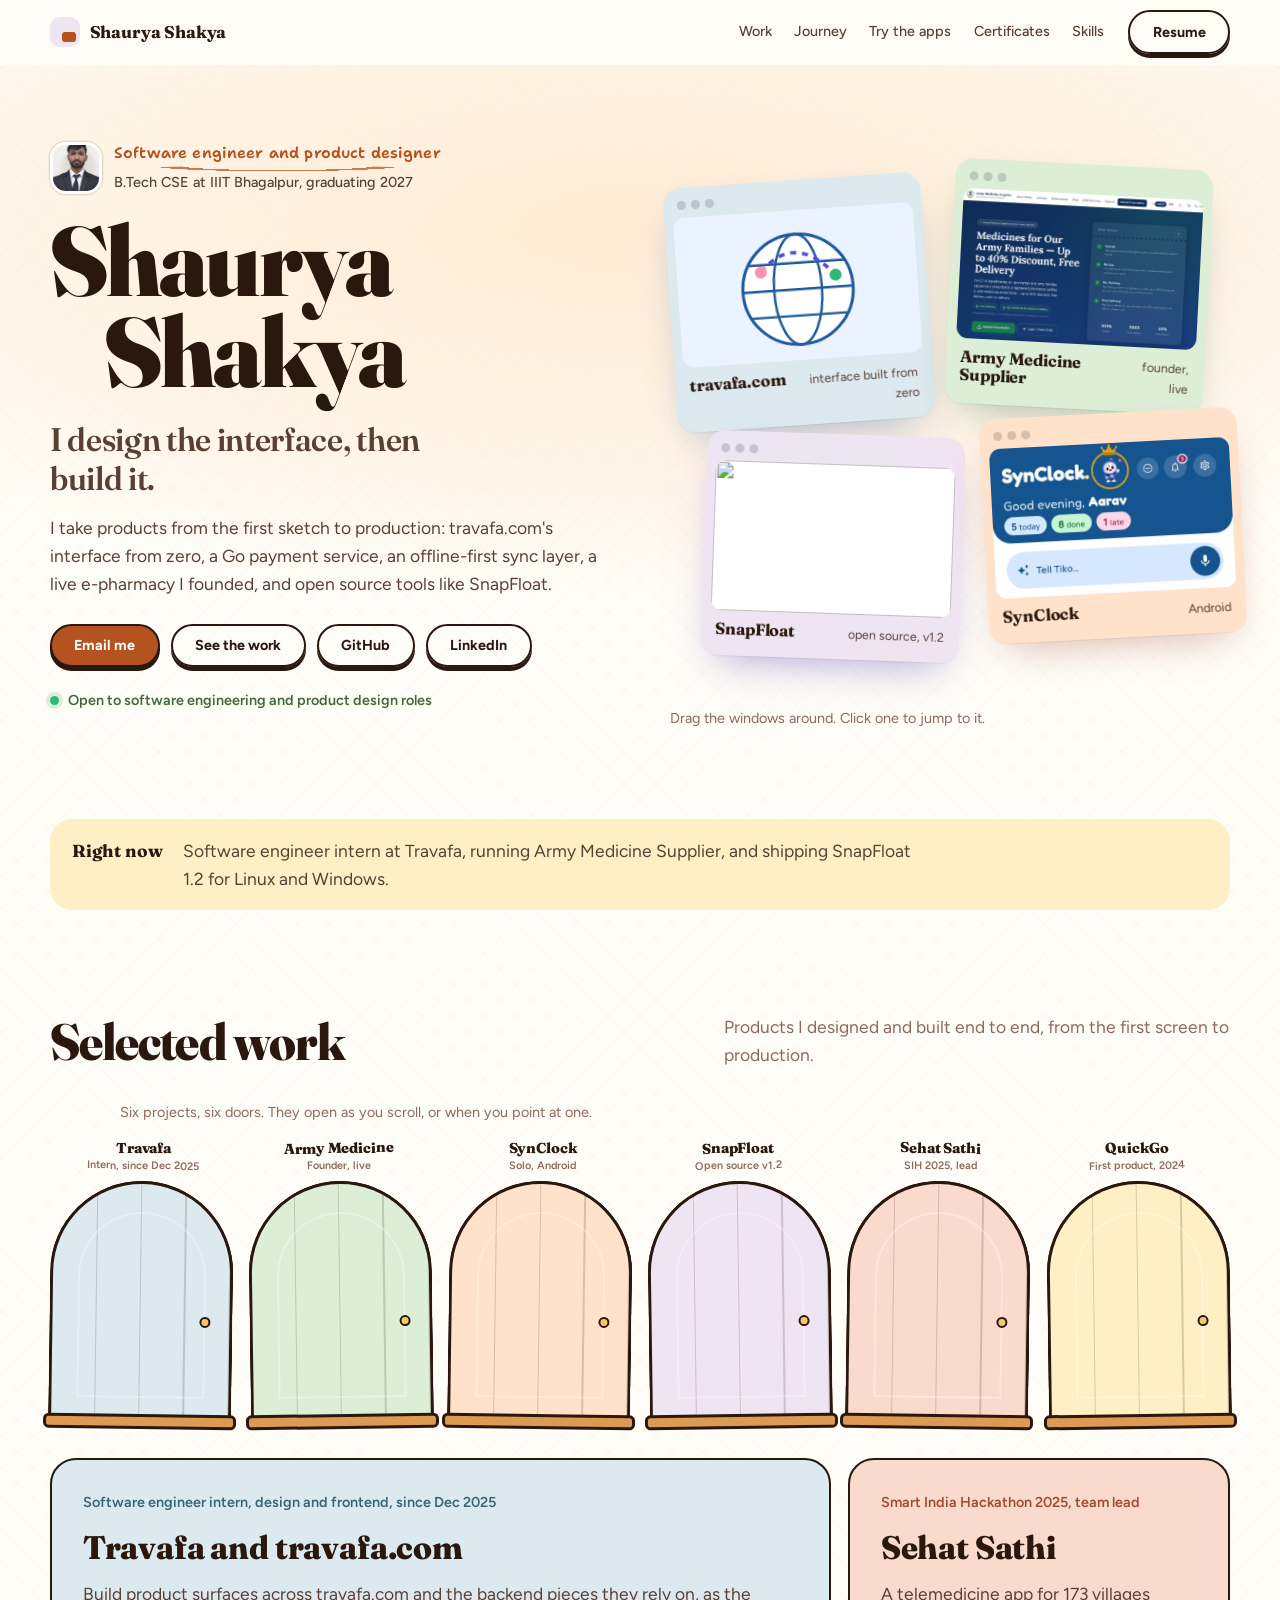
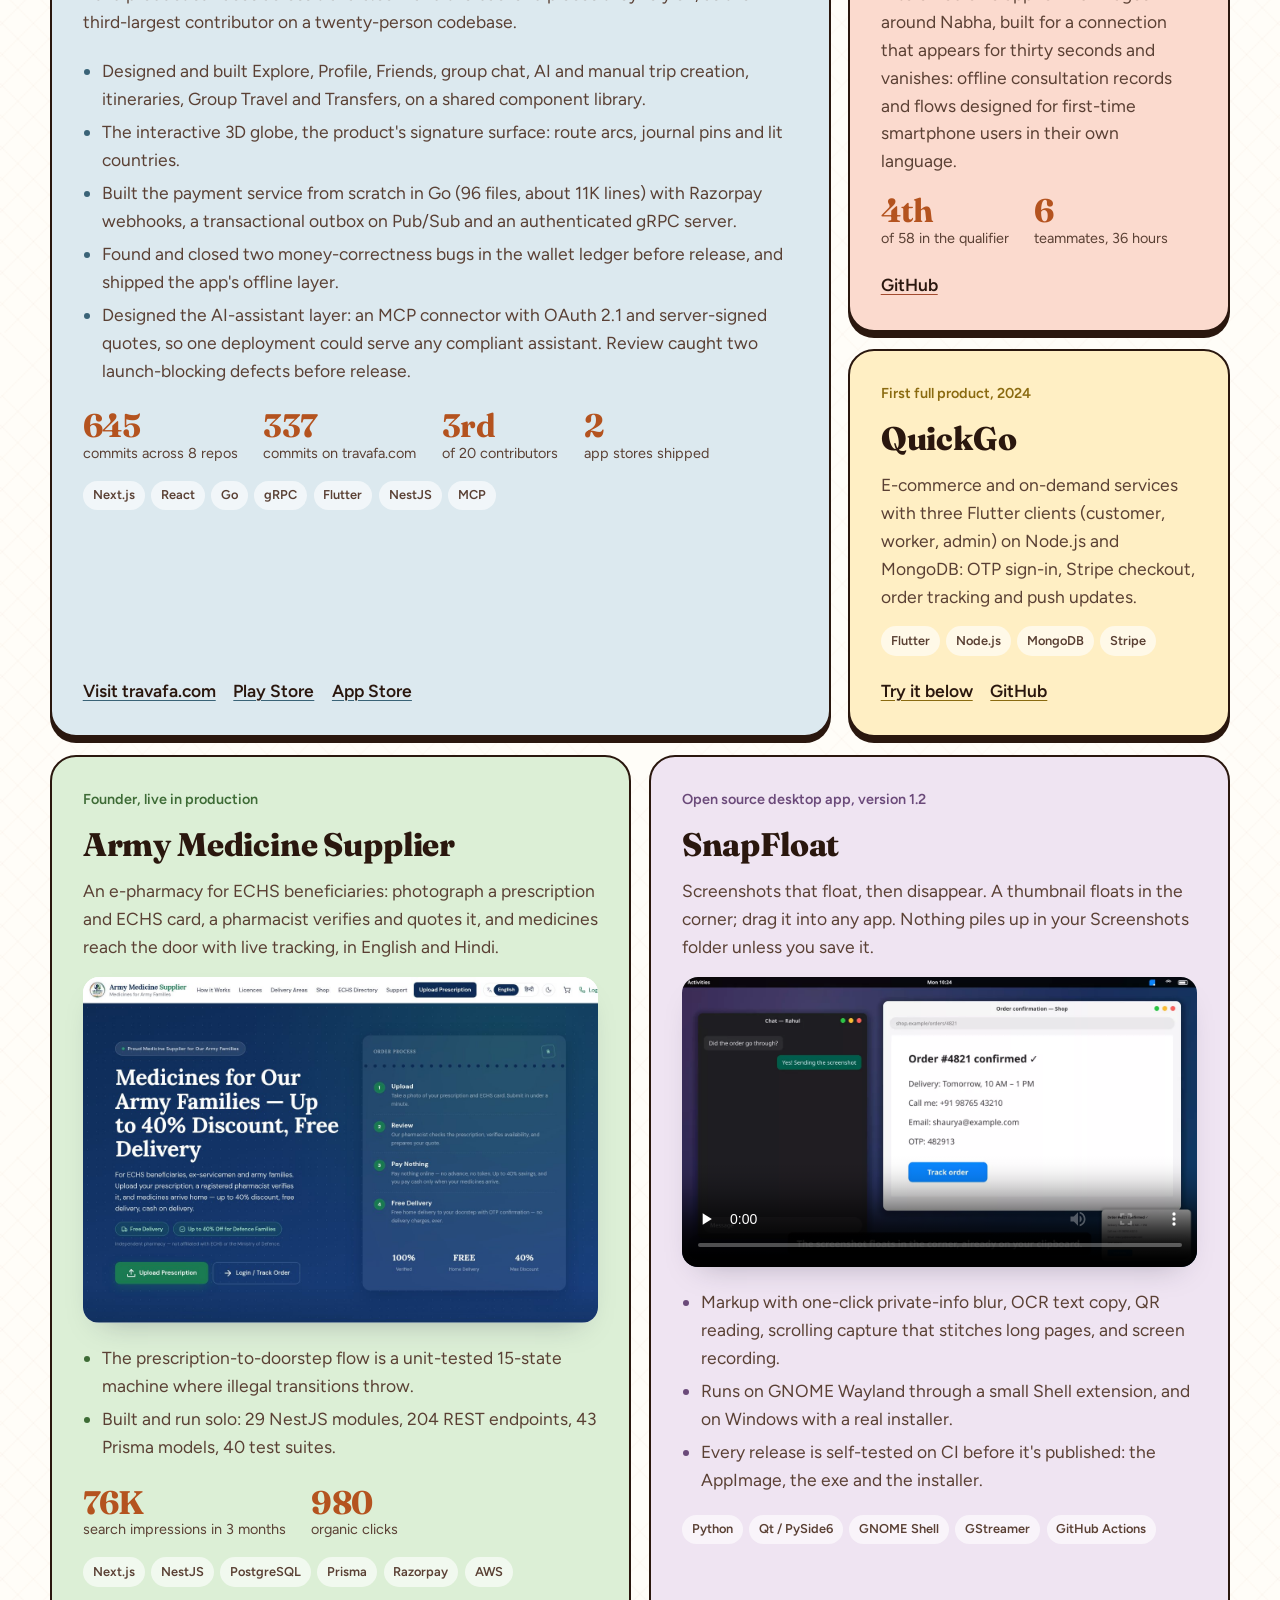
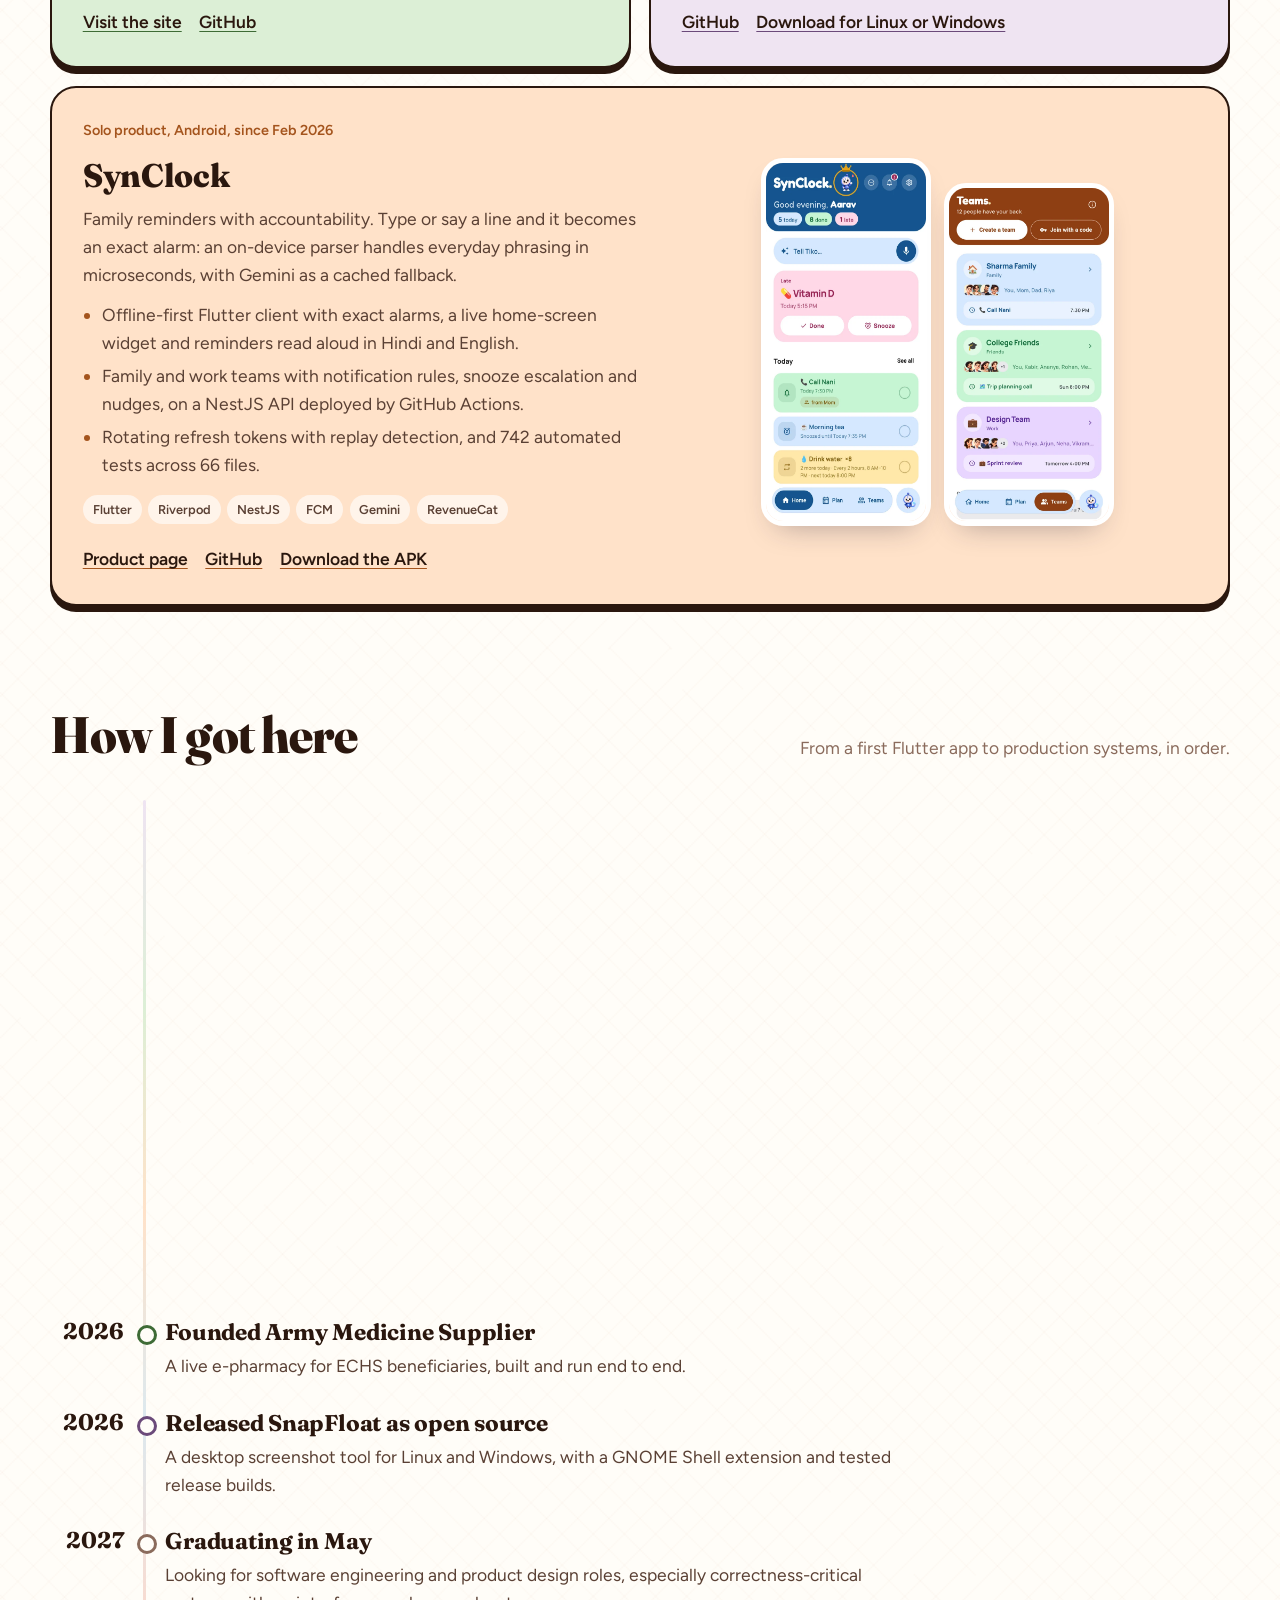
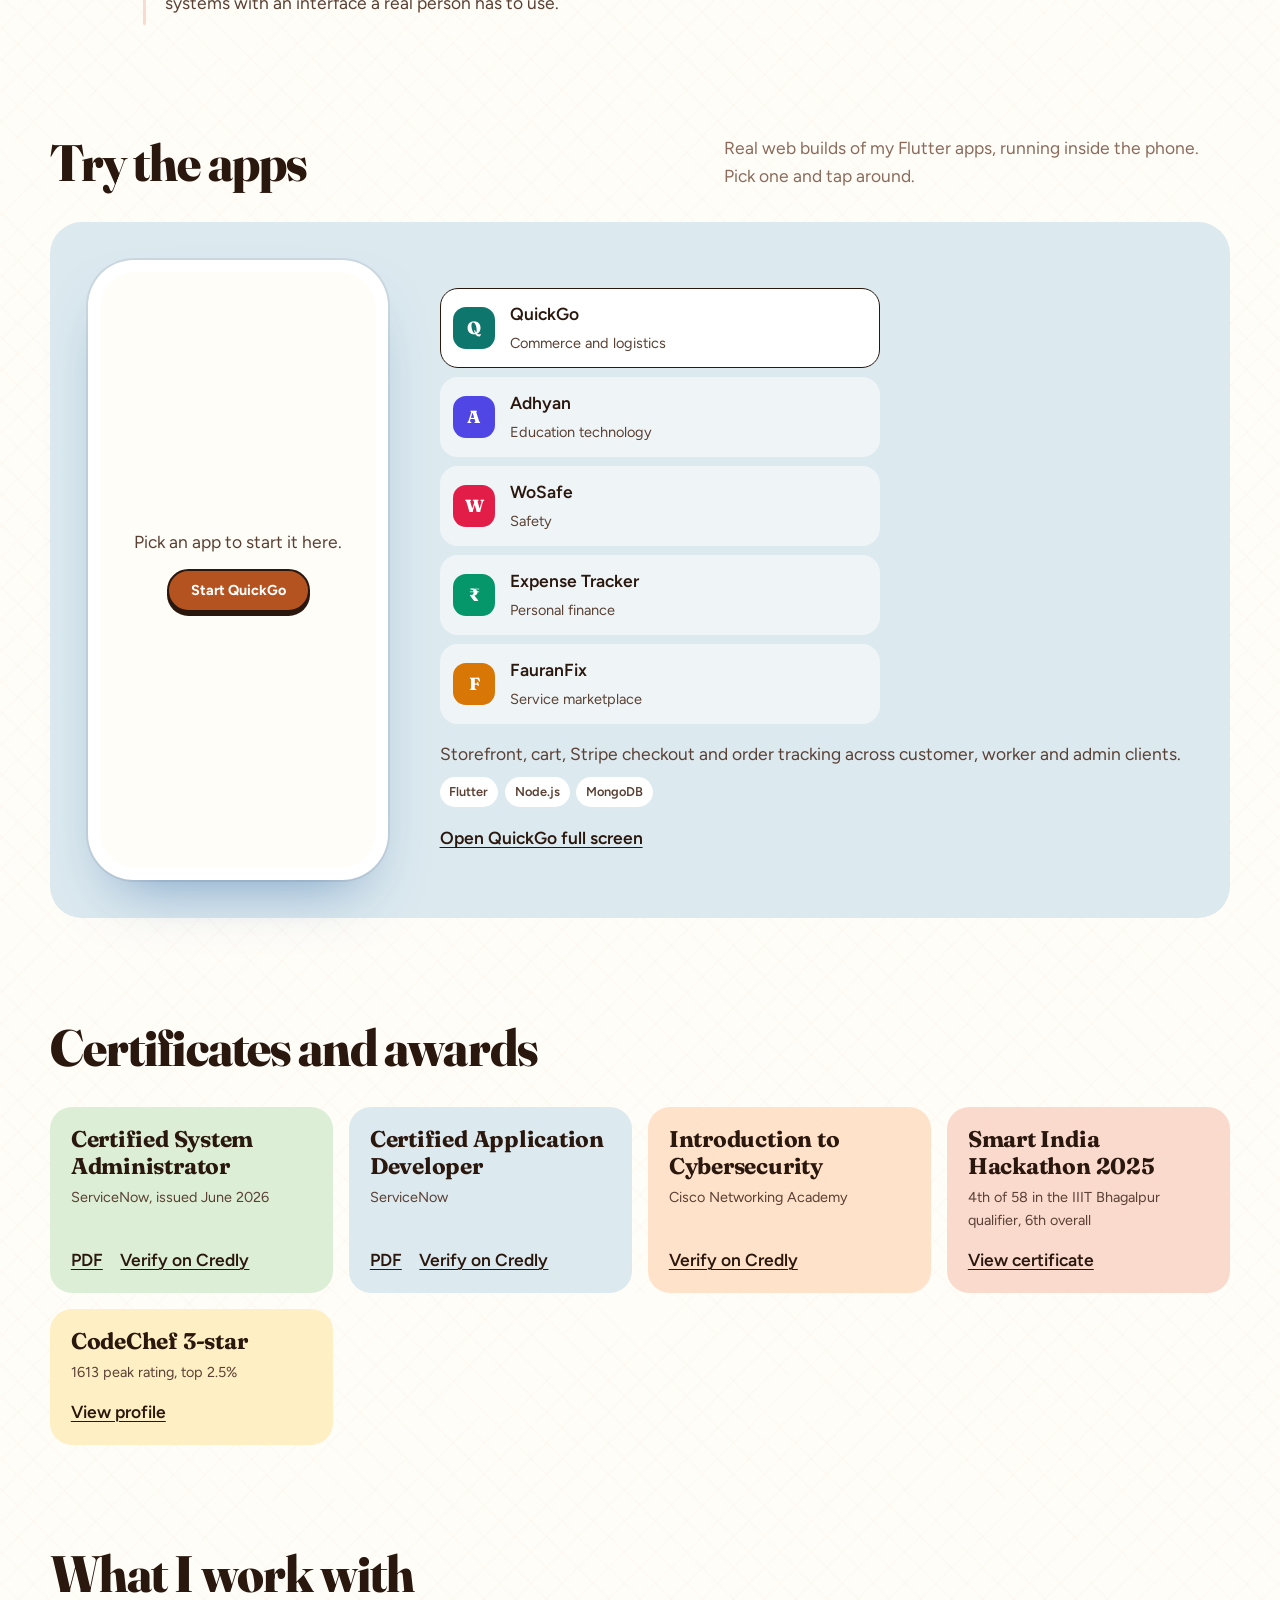
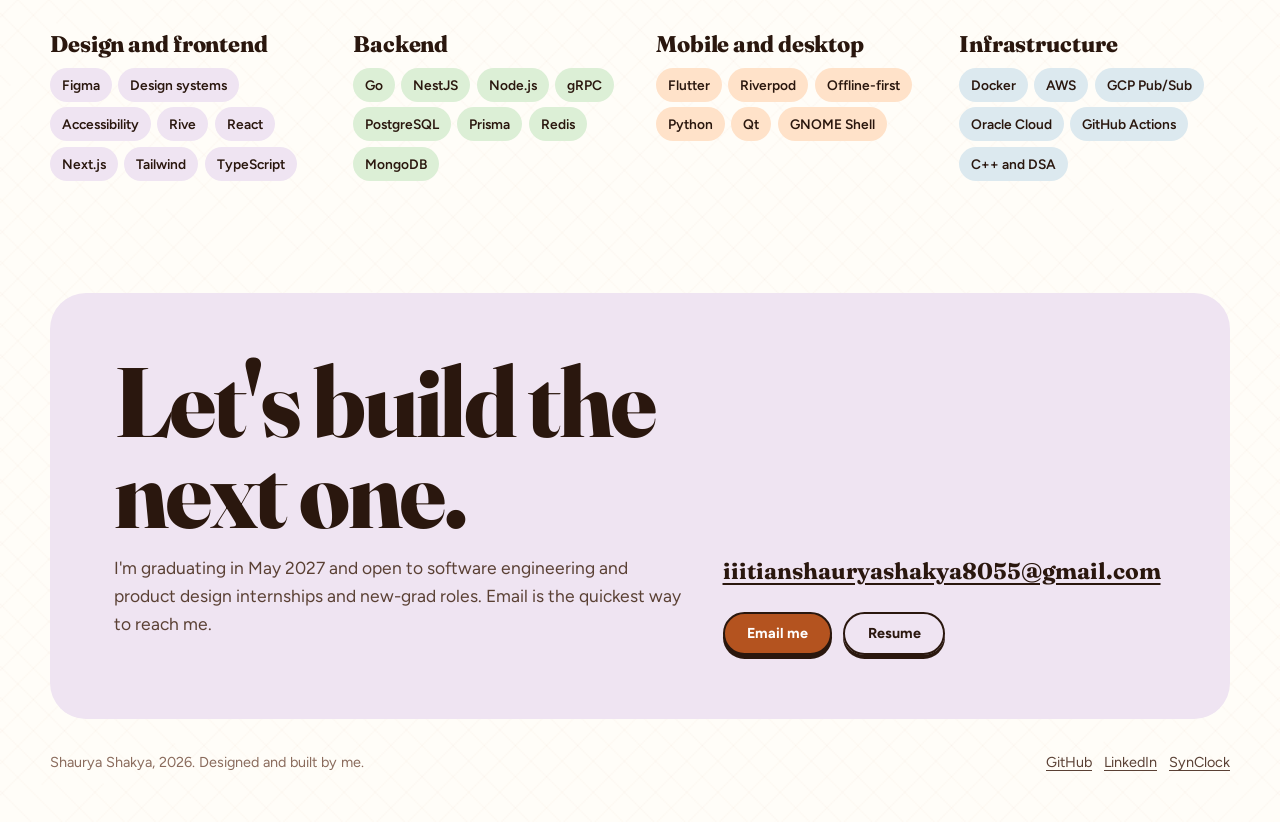
==== commit a5e585f6: "Add the door corridor and per-section motion Six doors above the work grid, one per project, each li" ====
--- a/index.html
+++ b/index.html
@@ -30,6 +30,7 @@
   --wrap:min(1180px, 100% - 2.5rem);
   --hand:"Shantell Sans", "Comic Sans MS", cursive;
   --pop:0 4px 0 var(--ink);
+  --ease-pounce:cubic-bezier(.34,1.56,.64,1); --ease-silk:cubic-bezier(.22,1,.36,1); --ease-snap:cubic-bezier(.7,0,.2,1);
   --pop-lg:0 6px 0 var(--ink);
 }
 *{box-sizing:border-box}
@@ -246,6 +247,54 @@
 .reveal{opacity:0; transform:translateY(20px)}
 .reveal.in{opacity:1; transform:none; transition:opacity .66s ease, transform .66s cubic-bezier(.22,1,.36,1)}
 @media (prefers-reduced-motion: reduce){ .reveal{opacity:1 !important; transform:none !important} }
+
+/* ===== doors ===== */
+.corridor-hint{text-align:center; color:var(--ink-3); font-size:var(--step--1); margin:.2rem 0 1.1rem}
+.corridor{list-style:none; margin:0 0 2.4rem; padding:0; display:grid; grid-template-columns:repeat(6,1fr); gap:clamp(.45rem,1.3vw,1rem); align-items:end}
+.door{position:relative; rotate:var(--tilt)}
+.door__link{display:block; text-decoration:none; border-radius:1rem}
+.door__plate{display:block; text-align:center; margin-bottom:.55rem}
+.door__name{display:block; font:800 var(--step--1)/1.1 var(--display); color:var(--ink); letter-spacing:-.01em}
+.door__meta{display:block; margin-top:.12rem; font-size:.68rem; font-weight:600; color:var(--ink-3); line-height:1.25}
+.door__frame{display:block; position:relative; aspect-ratio:4/5.2; border:3px solid var(--ink); border-bottom:0; border-radius:999px 999px 0 0; background:#3B2215}
+.door__frame::after{content:""; position:absolute; left:-.5rem; right:-.5rem; bottom:-.6rem; height:.55rem; border:3px solid var(--ink); border-radius:.35rem; background:#DC9A52}
+.door__way{position:absolute; inset:-3px -3px 0; border-radius:999px 999px 0 0; overflow:hidden; perspective:700px; perspective-origin:0; --door-open:78deg}
+.door__room{position:absolute; inset:0; border-radius:inherit; display:grid; place-items:center; padding:.45rem;
+  background:
+    radial-gradient(120% 75% at 0% 55%, color-mix(in srgb, var(--door) 70%, #FFE2B0) 0%, transparent 62%),
+    linear-gradient(165deg, #4A2A18 0%, #2B170C 85%);
+  box-shadow:inset 0 0 1.4rem #00000066}
+.door__room-label{font:700 .72rem/1.2 var(--body); color:#FFEBD2; text-align:center; letter-spacing:.01em;
+  text-shadow:0 1px 2px #00000055}
+.door__leaf{position:absolute; inset:0; transform-origin:0; border:3px solid var(--ink); border-bottom:0; border-radius:999px 999px 0 0;
+  background:repeating-linear-gradient(90deg, transparent 0 calc(25% - 1.5px), #2a170e2e calc(25% - 1.5px) 25%), var(--door);
+  transition:transform .62s var(--ease-silk)}
+.door__leaf::before{content:""; position:absolute; inset:12% 14% 9%; border:2.5px solid #fffdf847; border-radius:999px 999px .5rem .5rem}
+.door__knob{position:absolute; top:56%; right:11%; width:.68rem; aspect-ratio:1; border:2.5px solid var(--ink); border-radius:50%; background:#F5C86B}
+.door__link:is(:hover,:focus-visible) .door__leaf, .door[data-open="true"] .door__leaf{transform:rotateY(var(--door-open))}
+.door__link:is(:hover,:focus-visible) .door__name{color:var(--link)}
+@supports (animation-timeline: view()){
+  /* name the timeline on .door: .door__way is overflow:hidden, so view() there
+     resolves against that clipped box and pins progress at 1. */
+  .door{view-timeline-name:--doorline; view-timeline-axis:block}
+  .door__leaf{animation:door-open linear both; animation-timeline:--doorline; animation-range:entry 60% cover 42%}
+}
+@keyframes door-open{0%{transform:rotateY(0)} 100%{transform:rotateY(var(--door-open))}}
+@media (max-width:880px){ .corridor{grid-template-columns:repeat(3,1fr); gap:1rem 1.2rem} }
+
+/* ===== section motion ===== */
+@keyframes stamp-in{0%{opacity:0; scale:1.7; rotate:calc(var(--tilt,0deg) - 16deg)} 55%{opacity:1; scale:.93} 75%{scale:1.03} 100%{opacity:1; scale:1; rotate:var(--tilt,0deg)}}
+@keyframes pop-up{0%{opacity:.5; translate:0 108%; scale:.92} 65%{opacity:1; scale:1.04} 100%{opacity:1; translate:0; scale:1}}
+@keyframes step-in{0%{opacity:0; translate:0 1.25rem; rotate:1.5deg} 100%{opacity:1; translate:0; rotate:0deg}}
+[data-anim]{opacity:0}
+[data-anim].in{opacity:1}
+[data-anim="stamp"].in{animation:stamp-in .72s var(--ease-pounce) both}
+[data-anim="step"].in{animation:step-in .6s var(--ease-silk) both}
+[data-anim="pop"].in{animation:pop-up .62s var(--ease-pounce) both}
+@media (prefers-reduced-motion: reduce){
+  [data-anim]{opacity:1 !important; animation:none !important}
+  .door__leaf{animation:none !important; transform:rotateY(var(--door-open)) !important; transition:none !important}
+}
 </style>
 </head>
 <body>
@@ -326,6 +375,57 @@
       <p>Products I designed and built end to end, from the first screen to production.</p>
     </div>
 
+    <p class="corridor-hint">Six projects, six doors. They open as you scroll, or when you point at one.</p>
+    <ul class="corridor" aria-label="Projects"><li class="door" style="--door:var(--sky); --tilt:0.8deg">
+        <a class="door__link" href="#travafa">
+          <span class="door__plate"><span class="door__name">Travafa</span><span class="door__meta">Intern, since Dec 2025</span></span>
+          <span class="door__frame"><span class="door__way">
+            <span class="door__room"><span class="door__room-label">travafa.com</span></span>
+            <span class="door__leaf"><span class="door__knob"></span></span>
+          </span></span>
+        </a>
+      </li><li class="door" style="--door:var(--mint); --tilt:-0.8deg">
+        <a class="door__link" href="#ams">
+          <span class="door__plate"><span class="door__name">Army Medicine</span><span class="door__meta">Founder, live</span></span>
+          <span class="door__frame"><span class="door__way">
+            <span class="door__room"><span class="door__room-label">e-pharmacy</span></span>
+            <span class="door__leaf"><span class="door__knob"></span></span>
+          </span></span>
+        </a>
+      </li><li class="door" style="--door:var(--peach); --tilt:0.8deg">
+        <a class="door__link" href="#synclock">
+          <span class="door__plate"><span class="door__name">SynClock</span><span class="door__meta">Solo, Android</span></span>
+          <span class="door__frame"><span class="door__way">
+            <span class="door__room"><span class="door__room-label">reminders</span></span>
+            <span class="door__leaf"><span class="door__knob"></span></span>
+          </span></span>
+        </a>
+      </li><li class="door" style="--door:var(--lilac); --tilt:-0.8deg">
+        <a class="door__link" href="#snapfloat">
+          <span class="door__plate"><span class="door__name">SnapFloat</span><span class="door__meta">Open source v1.2</span></span>
+          <span class="door__frame"><span class="door__way">
+            <span class="door__room"><span class="door__room-label">screenshots</span></span>
+            <span class="door__leaf"><span class="door__knob"></span></span>
+          </span></span>
+        </a>
+      </li><li class="door" style="--door:var(--rose); --tilt:0.8deg">
+        <a class="door__link" href="#sehat">
+          <span class="door__plate"><span class="door__name">Sehat Sathi</span><span class="door__meta">SIH 2025, lead</span></span>
+          <span class="door__frame"><span class="door__way">
+            <span class="door__room"><span class="door__room-label">telemedicine</span></span>
+            <span class="door__leaf"><span class="door__knob"></span></span>
+          </span></span>
+        </a>
+      </li><li class="door" style="--door:var(--butter); --tilt:-0.8deg">
+        <a class="door__link" href="#quickgo">
+          <span class="door__plate"><span class="door__name">QuickGo</span><span class="door__meta">First product, 2024</span></span>
+          <span class="door__frame"><span class="door__way">
+            <span class="door__room"><span class="door__room-label">e-commerce</span></span>
+            <span class="door__leaf"><span class="door__knob"></span></span>
+          </span></span>
+        </a>
+      </li></ul>
+
     <div class="work">
       <article class="tile big" id="travafa" style="--c:var(--sky); --k:var(--sky-ink)">
         <span class="kind">Software engineer intern, design and frontend, since Dec 2025</span>
@@ -348,7 +448,7 @@
         <div class="links"><a href="https://travafa.com" target="_blank" rel="noopener">Visit travafa.com</a><a href="https://play.google.com/store/apps/details?id=com.letztrip.app" target="_blank" rel="noopener">Play Store</a><a href="https://apps.apple.com/us/app/travafa/id6670797525" target="_blank" rel="noopener">App Store</a></div>
       </article>
 
-      <article class="tile side" style="--c:var(--rose); --k:var(--rose-ink)">
+      <article class="tile side" id="sehat" style="--c:var(--rose); --k:var(--rose-ink)">
         <span class="kind">Smart India Hackathon 2025, team lead</span>
         <h3>Sehat Sathi</h3>
         <p>A telemedicine app for 173 villages around Nabha, built for a connection that appears for thirty seconds and vanishes: offline consultation records and flows designed for first-time smartphone users in their own language.</p>
@@ -356,7 +456,7 @@
         <div class="links"><a href="https://github.com/SIH2025PS18/QBIT012025" target="_blank" rel="noopener">GitHub</a></div>
       </article>
 
-      <article class="tile side" style="--c:var(--butter); --k:var(--butter-ink)">
+      <article class="tile side" id="quickgo" style="--c:var(--butter); --k:var(--butter-ink)">
         <span class="kind">First full product, 2024</span>
         <h3>QuickGo</h3>
         <p>E-commerce and on-demand services with three Flutter clients (customer, worker, admin) on Node.js and MongoDB: OTP sign-in, Stripe checkout, order tracking and push updates.</p>
@@ -592,13 +692,38 @@
 </script>
 <script>
 (function(){
-  if (matchMedia('(prefers-reduced-motion: reduce)').matches) return;
-  var els=document.querySelectorAll('.tile, .hero > div, .facts, section > h2, .card, li');
-  els.forEach(function(e,i){ e.classList.add('reveal'); e.style.transitionDelay=(Math.min(i%6,5)*55)+'ms'; });
-  var io=new IntersectionObserver(function(es){
-    es.forEach(function(x){ if(x.isIntersecting){ x.target.classList.add('in'); io.unobserve(x.target);} });
-  },{rootMargin:'0px 0px -8% 0px', threshold:.06});
-  els.forEach(function(e){ io.observe(e); });
+  var reduce = matchMedia('(prefers-reduced-motion: reduce)').matches;
+  if (reduce) return;
+
+  // per-section motion
+  function tag(sel, kind, root){
+    (root||document).querySelectorAll(sel).forEach(function(e,i){
+      // content inside a closed <details> never intersects, so it would stay
+      // at opacity:0 even after the user expands it. Leave it alone.
+      if (e.closest('details')) return;
+      e.setAttribute('data-anim', kind);
+      e.style.animationDelay = (Math.min(i,7)*70) + 'ms';
+    });
+  }
+  tag('#certificates li, #certificates .cert', 'stamp');
+  tag('#journey li', 'step');
+  tag('#skills .chip, #skills li', 'pop');
+  document.querySelectorAll('.tile').forEach(function(e,i){
+    e.setAttribute('data-anim','step'); e.style.animationDelay=(Math.min(i,5)*80)+'ms';
+  });
+
+  var io = new IntersectionObserver(function(es){
+    es.forEach(function(x){ if(x.isIntersecting){ x.target.classList.add('in'); io.unobserve(x.target); } });
+  }, {rootMargin:'0px 0px -6% 0px', threshold:.08});
+  document.querySelectorAll('[data-anim]').forEach(function(e){ io.observe(e); });
+
+  // doors: scroll-driven CSS where supported, observer everywhere else
+  if (!(CSS.supports && CSS.supports('animation-timeline','view()'))){
+    var dio = new IntersectionObserver(function(es){
+      es.forEach(function(x){ if(x.isIntersecting){ x.target.setAttribute('data-open','true'); dio.unobserve(x.target); } });
+    }, {rootMargin:'0px 0px -18% 0px', threshold:.3});
+    document.querySelectorAll('.door').forEach(function(d){ dio.observe(d); });
+  }
 })();
 </script>
 </body>
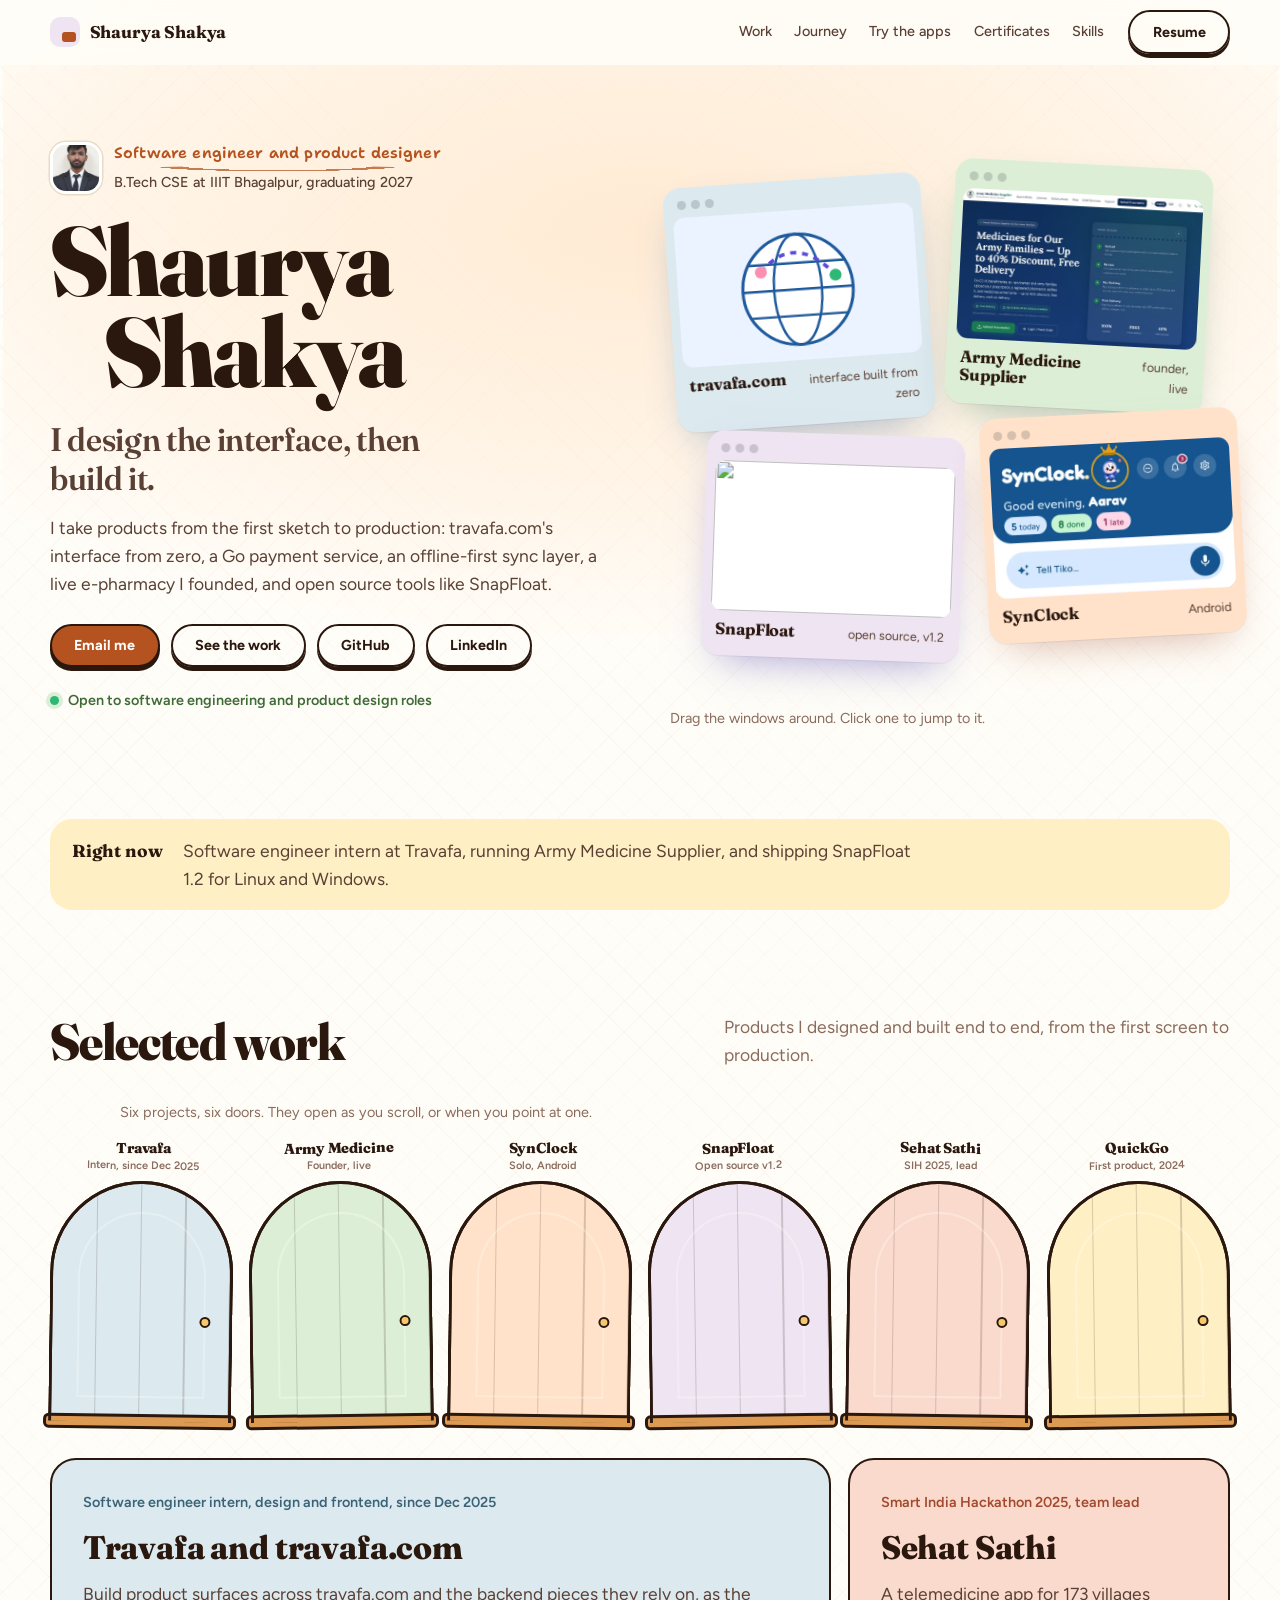
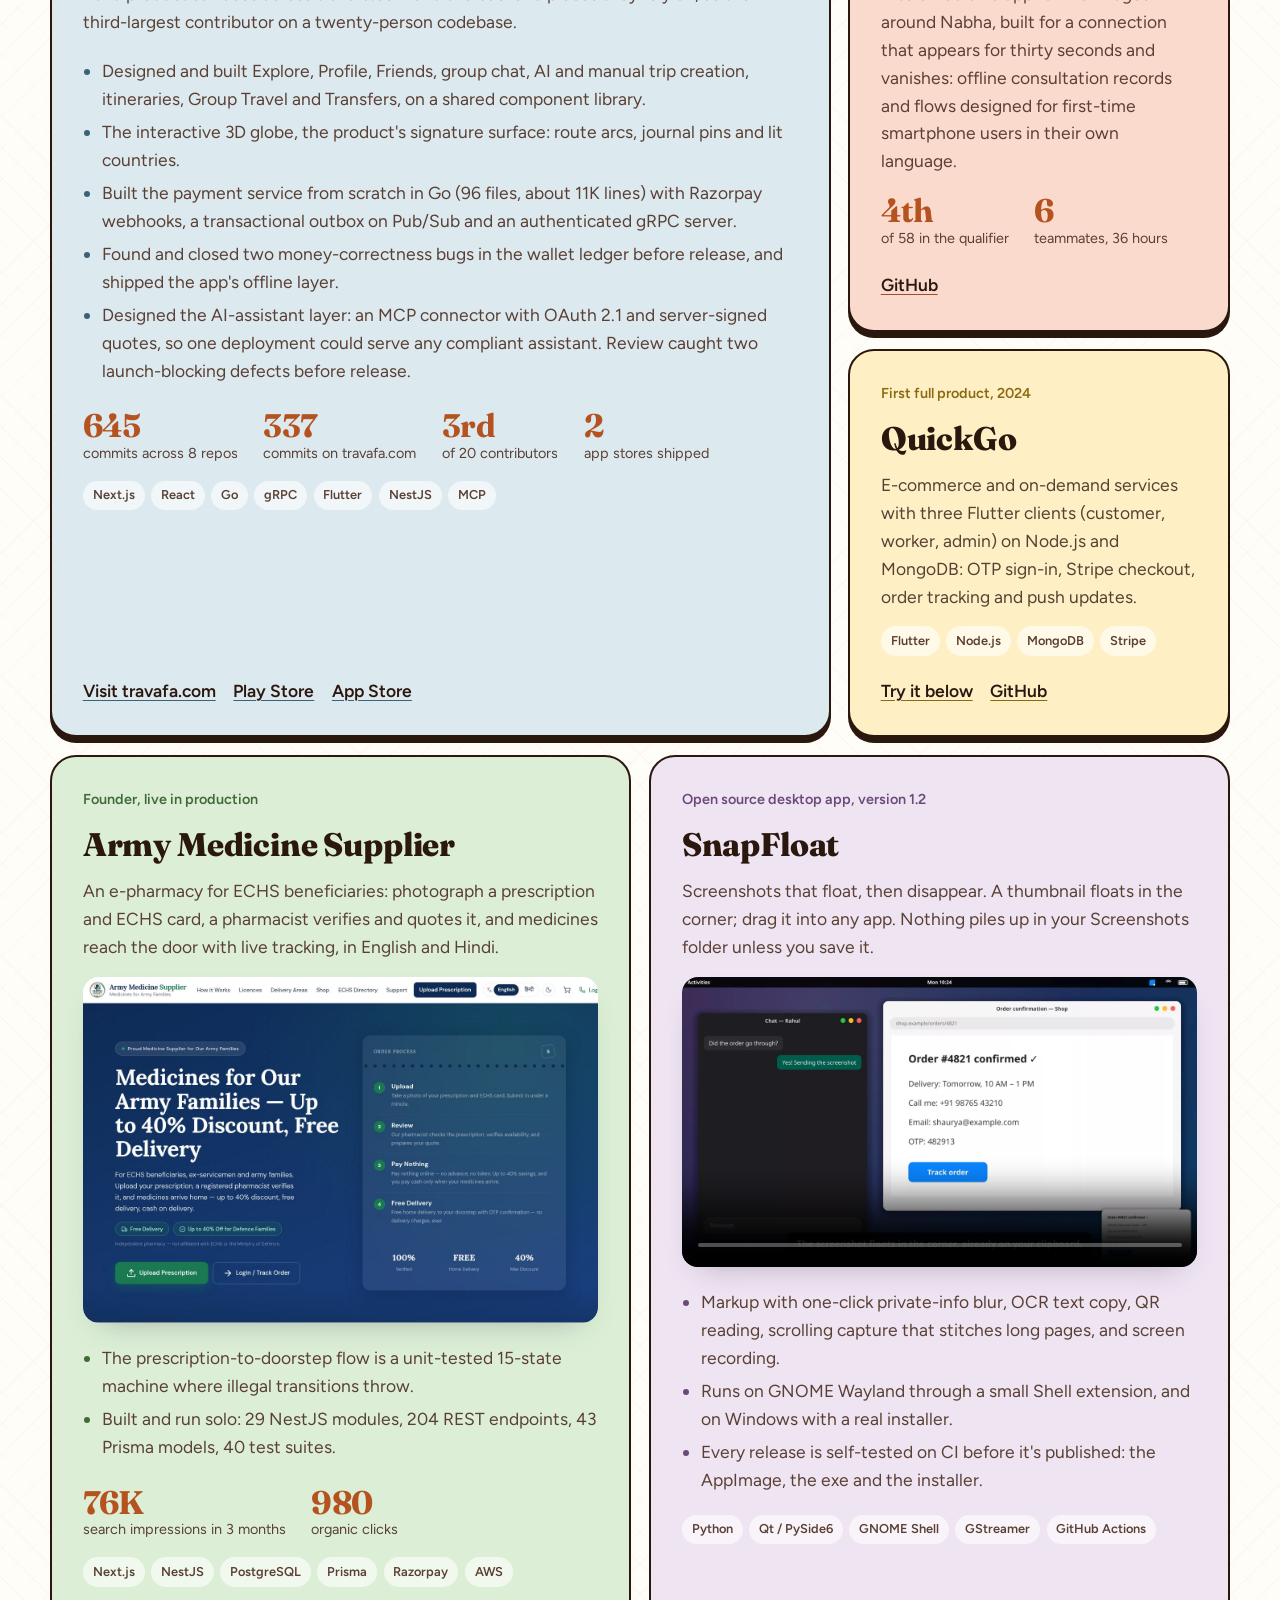
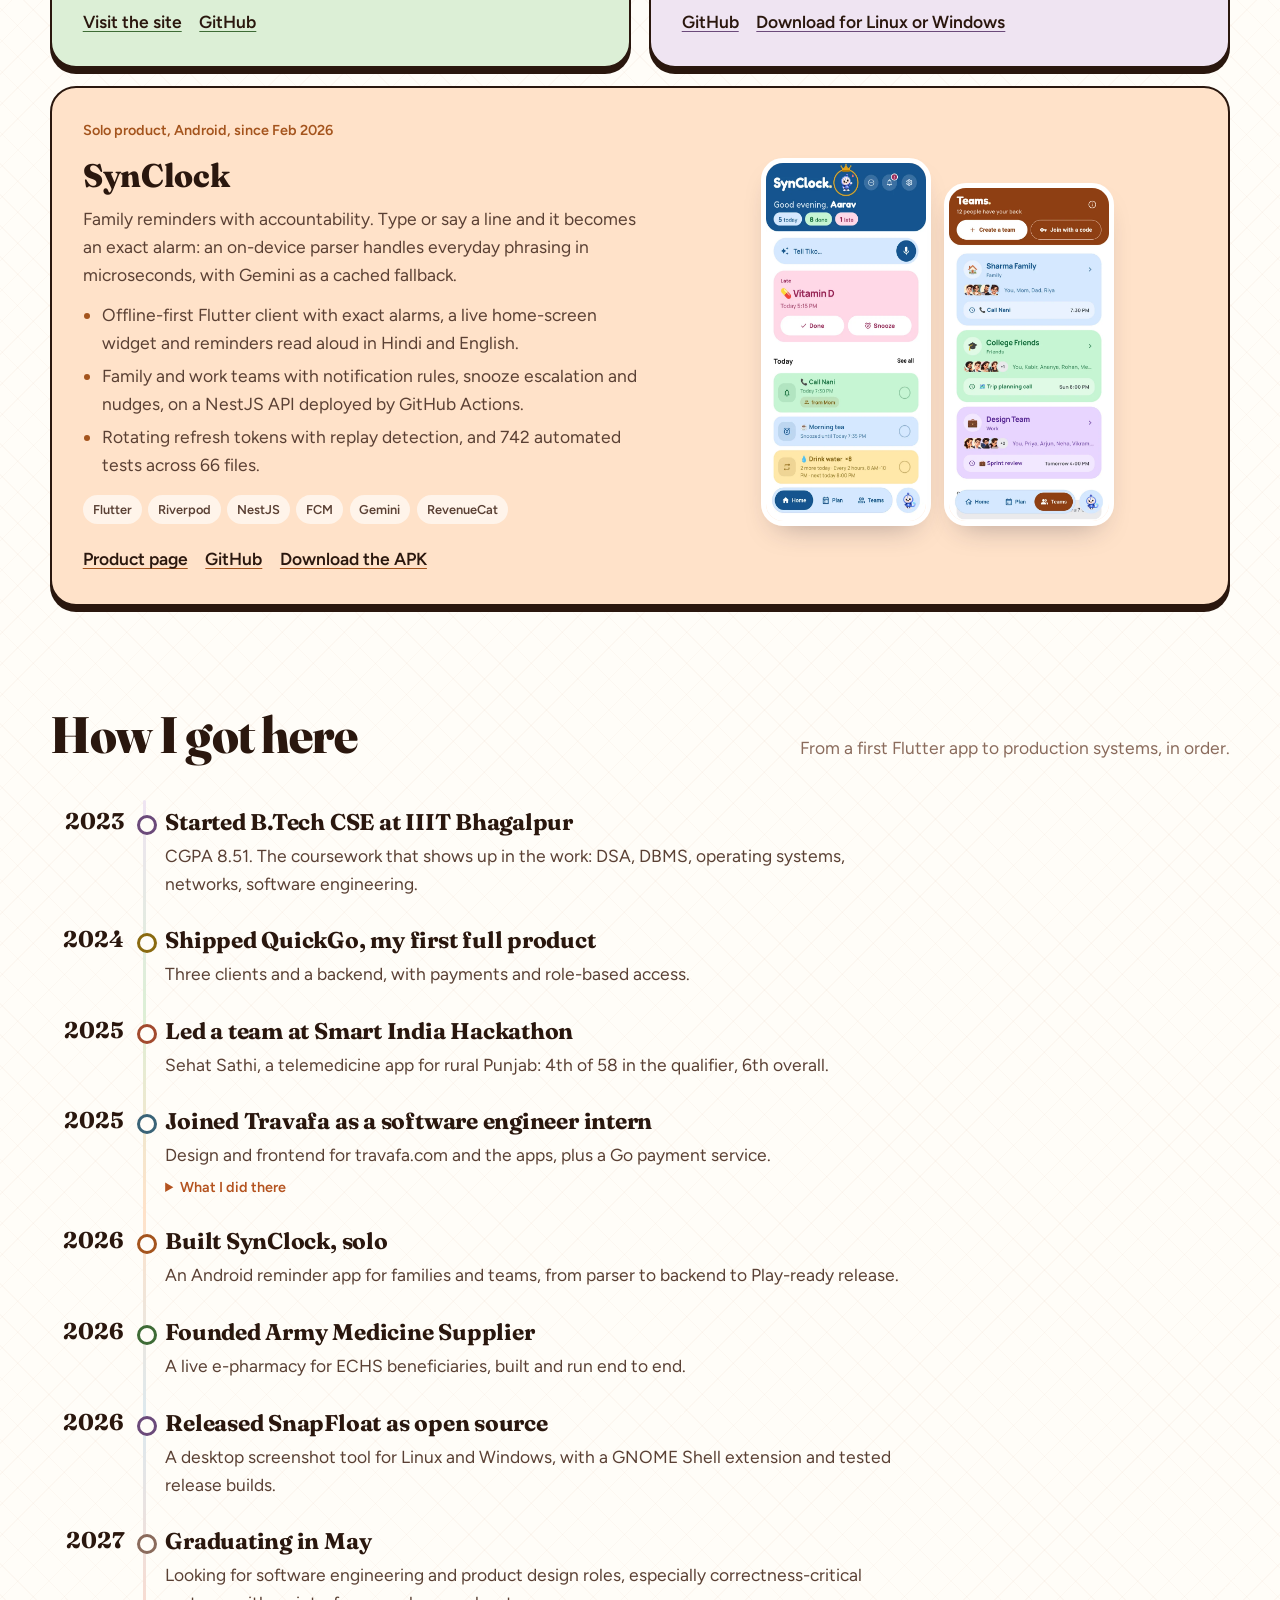
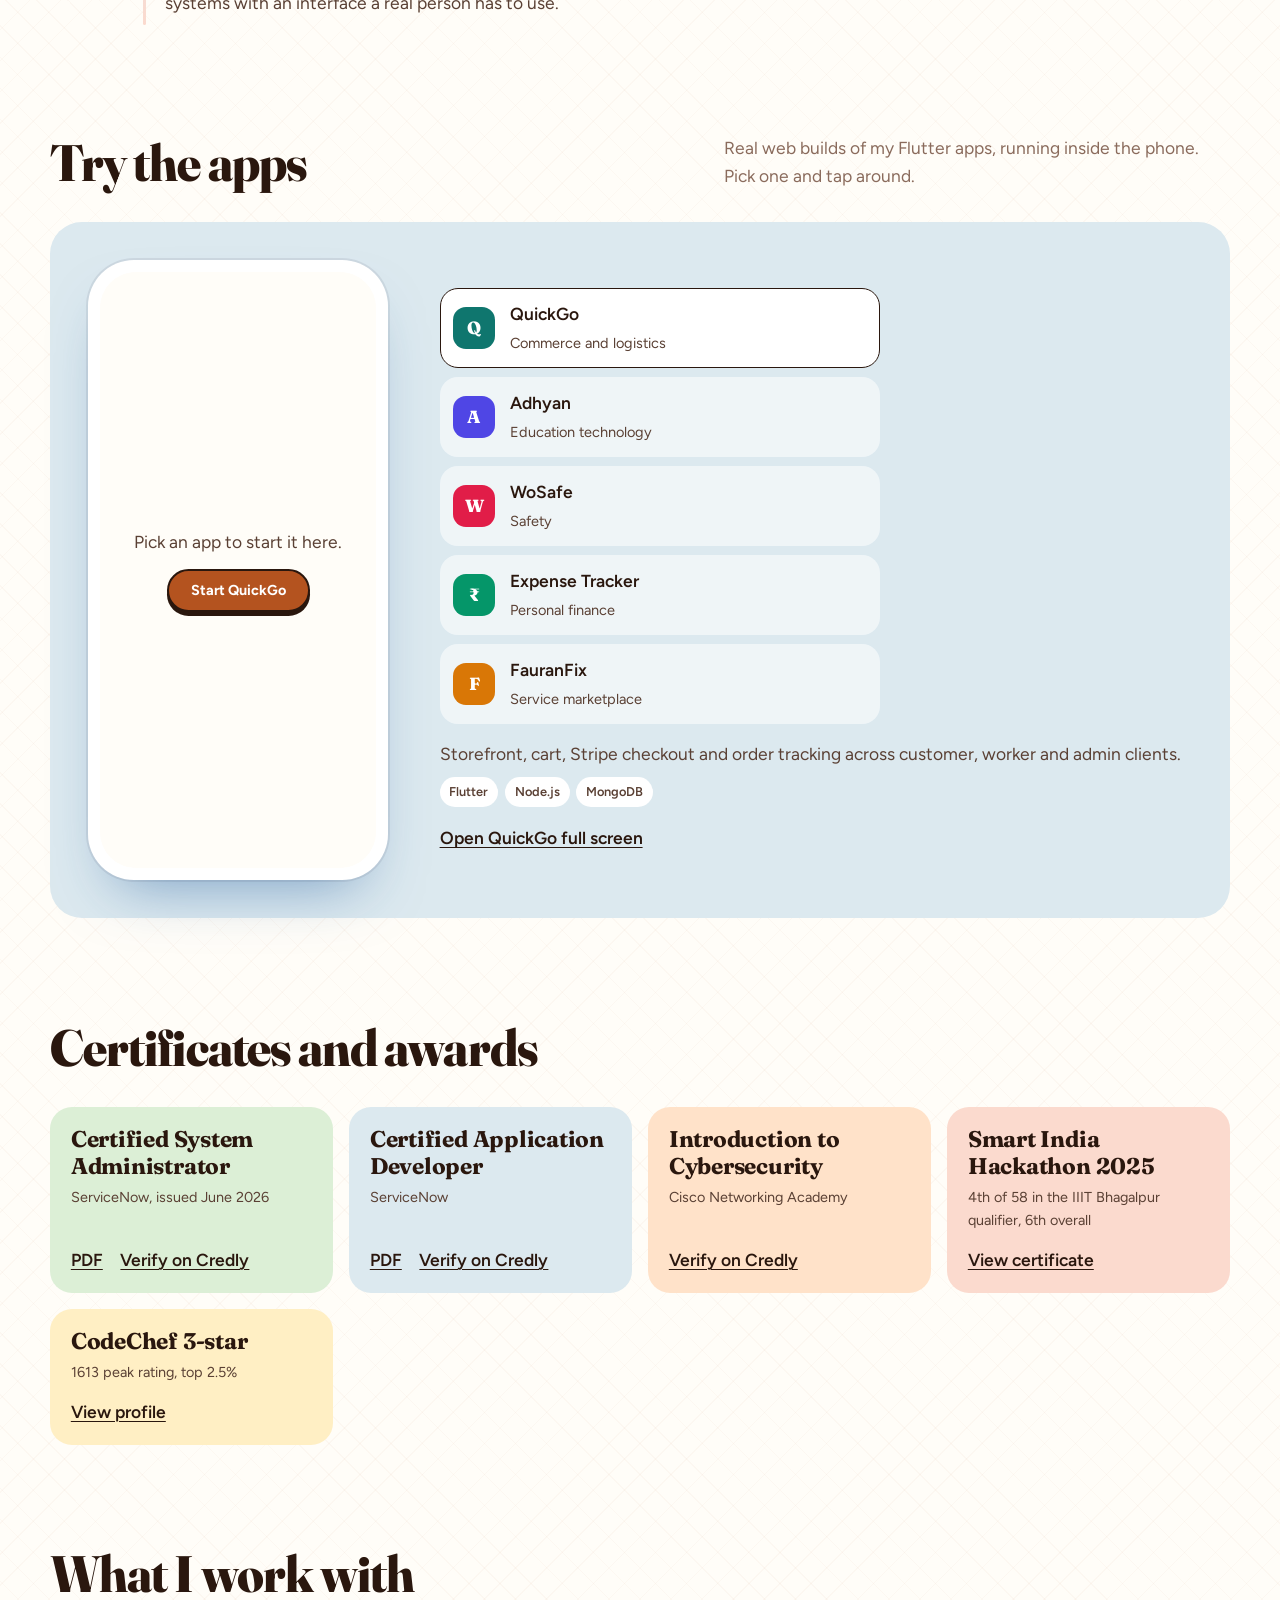
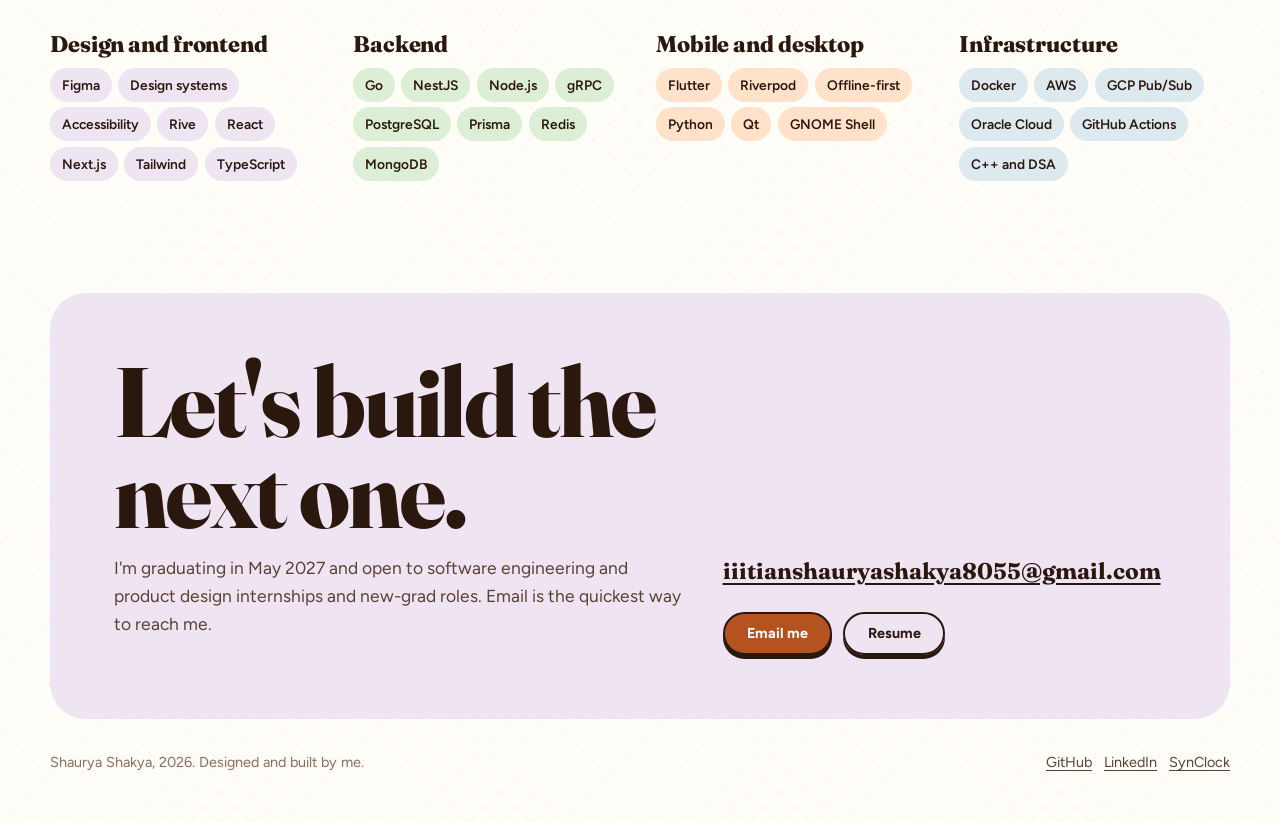
==== commit faf3e479: "Fix sideways scrolling and lighten the doorways The page scrolled horizontally by about 540px. The c" ====
--- a/index.html
+++ b/index.html
@@ -215,8 +215,10 @@
   repeating-linear-gradient(-45deg, rgba(180,83,31,.030) 0 1px, transparent 1px 22px),
   var(--paper);}
 .hero{position:relative}
-.hero::before{content:""; position:absolute; inset:-14% -50% 8%; z-index:-1; pointer-events:none;
-  background:radial-gradient(60% 70% at 50% 35%, #FFEBD4 0%, rgba(255,235,212,.45) 45%, transparent 72%);}
+.hero::before{content:""; position:absolute; inset:-14% -4% 8%; z-index:-1; pointer-events:none;
+  background:radial-gradient(90% 72% at 50% 35%, #FFEBD4 0%, rgba(255,235,212,.45) 48%, transparent 76%);}
+/* belt and braces: no element should ever add sideways scroll */
+html, body{overflow-x:clip}
 
 /* chunky pill buttons with a hard offset shadow */
 .btn{border-width:2px; border-radius:999px; padding:.78rem 1.4rem; font-weight:700;
@@ -256,16 +258,19 @@
 .door__plate{display:block; text-align:center; margin-bottom:.55rem}
 .door__name{display:block; font:800 var(--step--1)/1.1 var(--display); color:var(--ink); letter-spacing:-.01em}
 .door__meta{display:block; margin-top:.12rem; font-size:.68rem; font-weight:600; color:var(--ink-3); line-height:1.25}
-.door__frame{display:block; position:relative; aspect-ratio:4/5.2; border:3px solid var(--ink); border-bottom:0; border-radius:999px 999px 0 0; background:#3B2215}
+.door__frame{display:block; position:relative; aspect-ratio:4/5.2; border:3px solid var(--ink); border-bottom:0; border-radius:999px 999px 0 0; background:#F3E3C9}
 .door__frame::after{content:""; position:absolute; left:-.5rem; right:-.5rem; bottom:-.6rem; height:.55rem; border:3px solid var(--ink); border-radius:.35rem; background:#DC9A52}
+/* .door__way sits at inset -3px and hides the frame border, so draw the arch
+   outline on top of everything to keep the outlined style consistent */
+.door__frame::before{content:""; position:absolute; inset:-3px; border:3px solid var(--ink); border-bottom:0;
+  border-radius:999px 999px 0 0; pointer-events:none; z-index:3}
 .door__way{position:absolute; inset:-3px -3px 0; border-radius:999px 999px 0 0; overflow:hidden; perspective:700px; perspective-origin:0; --door-open:78deg}
 .door__room{position:absolute; inset:0; border-radius:inherit; display:grid; place-items:center; padding:.45rem;
   background:
-    radial-gradient(120% 75% at 0% 55%, color-mix(in srgb, var(--door) 70%, #FFE2B0) 0%, transparent 62%),
-    linear-gradient(165deg, #4A2A18 0%, #2B170C 85%);
-  box-shadow:inset 0 0 1.4rem #00000066}
-.door__room-label{font:700 .72rem/1.2 var(--body); color:#FFEBD2; text-align:center; letter-spacing:.01em;
-  text-shadow:0 1px 2px #00000055}
+    radial-gradient(135% 85% at 0% 52%, #FFF8E9 0%, color-mix(in srgb, var(--door) 45%, #FFF6E6) 58%,
+      color-mix(in srgb, var(--door) 75%, #E6C79E) 100%);
+  box-shadow:inset 0 0 1rem rgba(122,72,32,.16)}
+.door__room-label{font:700 .72rem/1.2 var(--body); color:var(--ink); text-align:center; letter-spacing:.01em}
 .door__leaf{position:absolute; inset:0; transform-origin:0; border:3px solid var(--ink); border-bottom:0; border-radius:999px 999px 0 0;
   background:repeating-linear-gradient(90deg, transparent 0 calc(25% - 1.5px), #2a170e2e calc(25% - 1.5px) 25%), var(--door);
   transition:transform .62s var(--ease-silk)}
